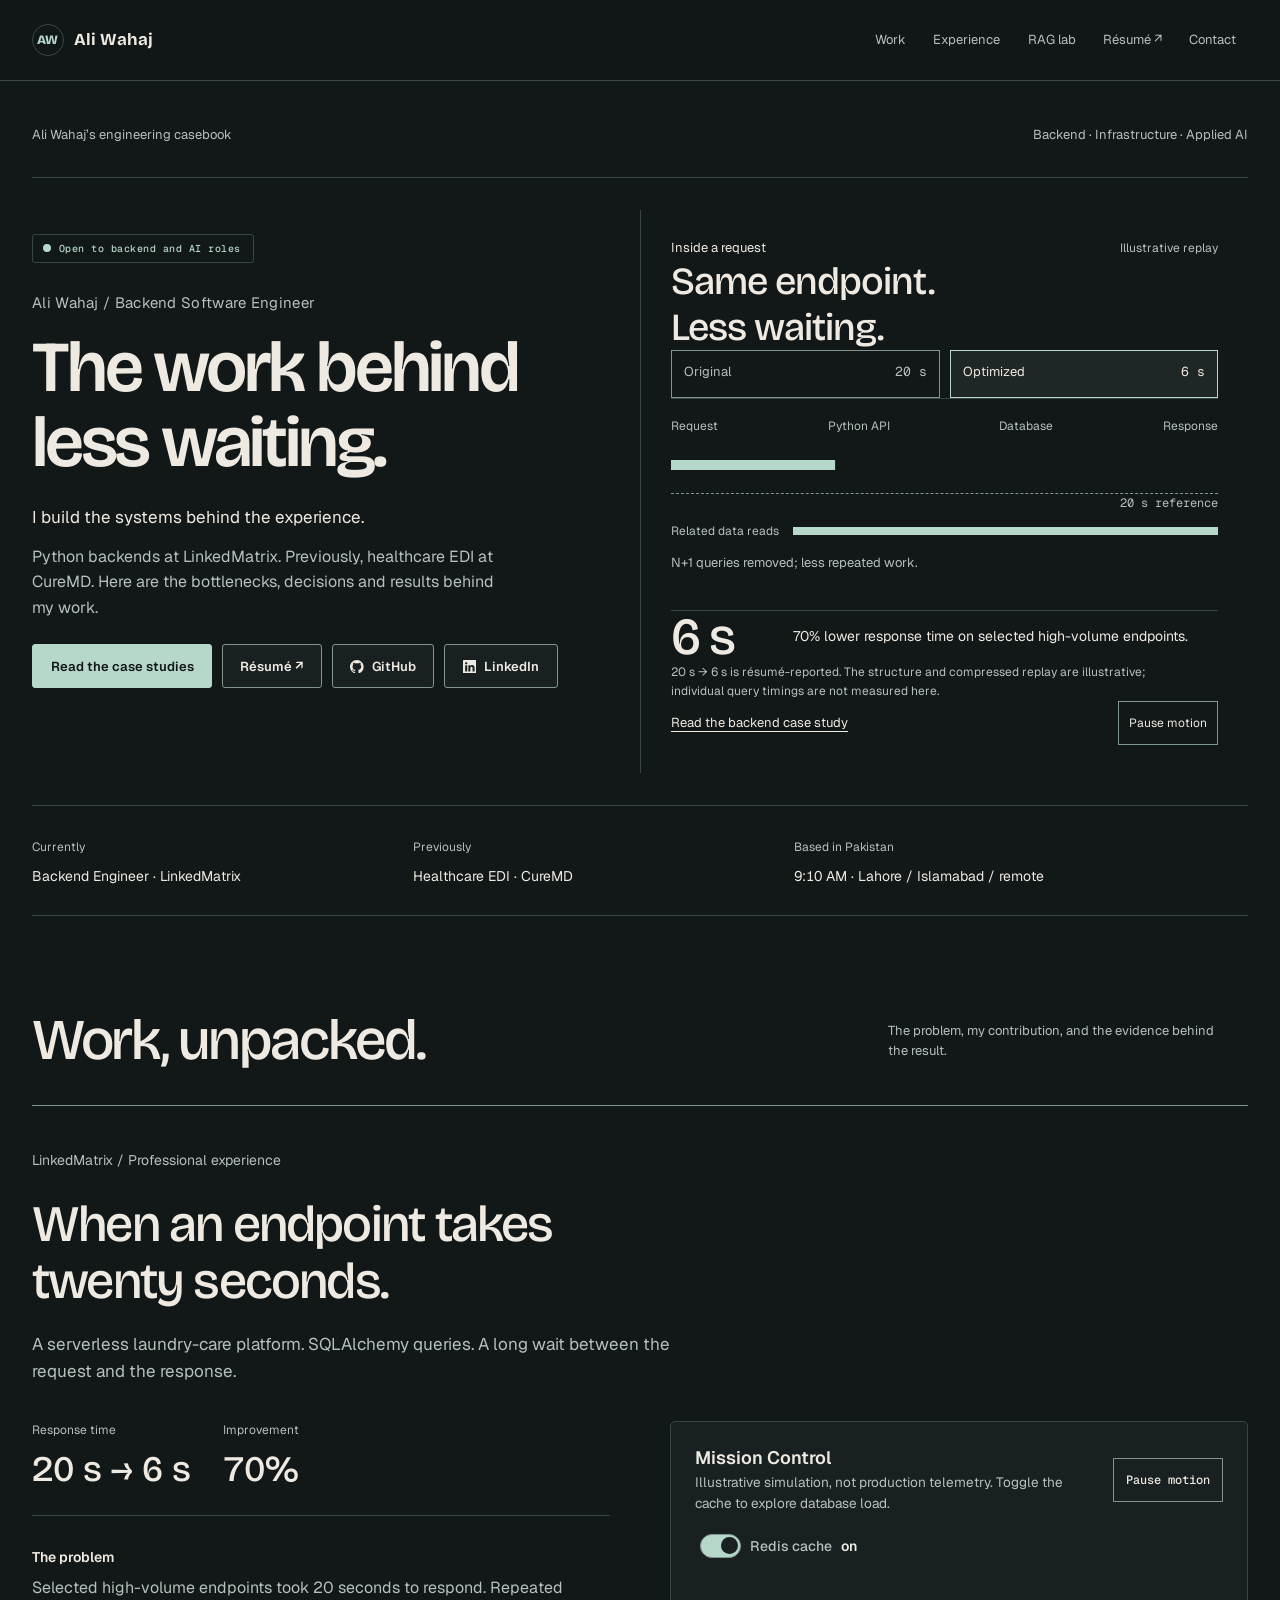
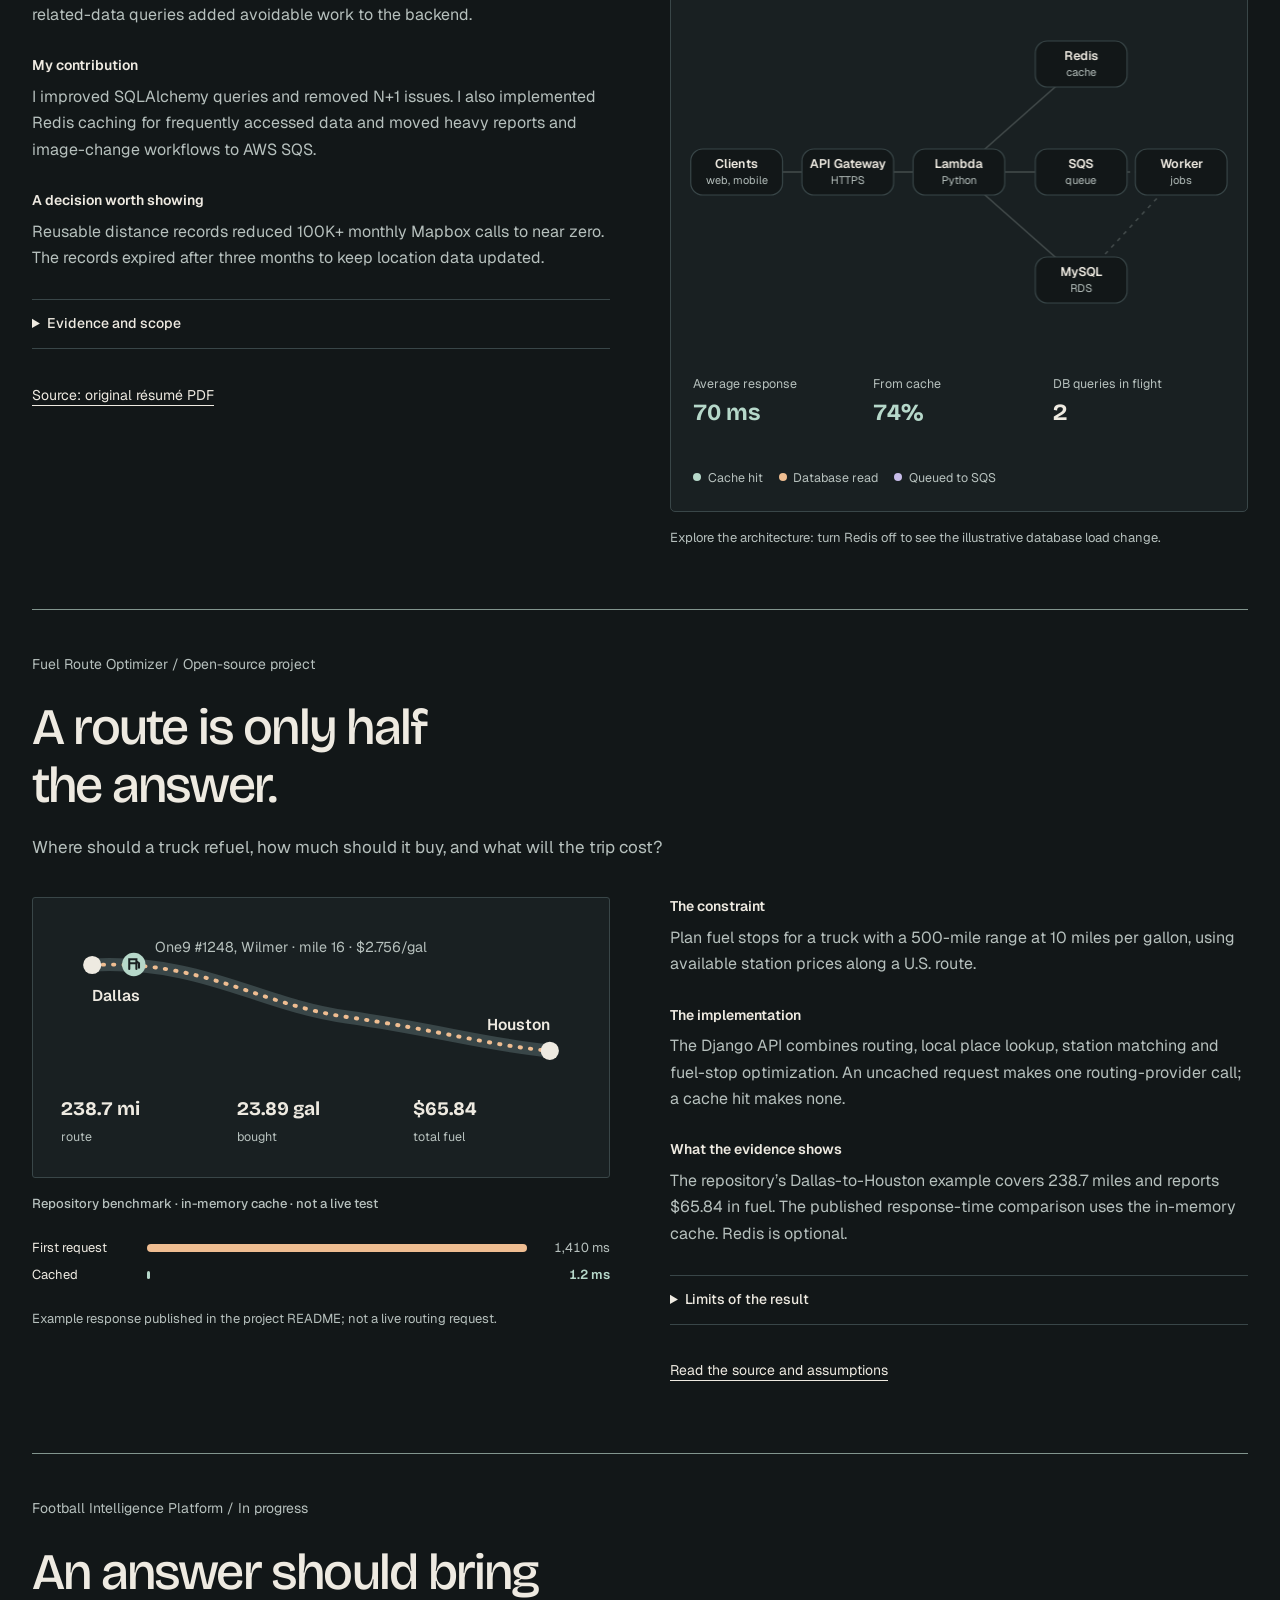
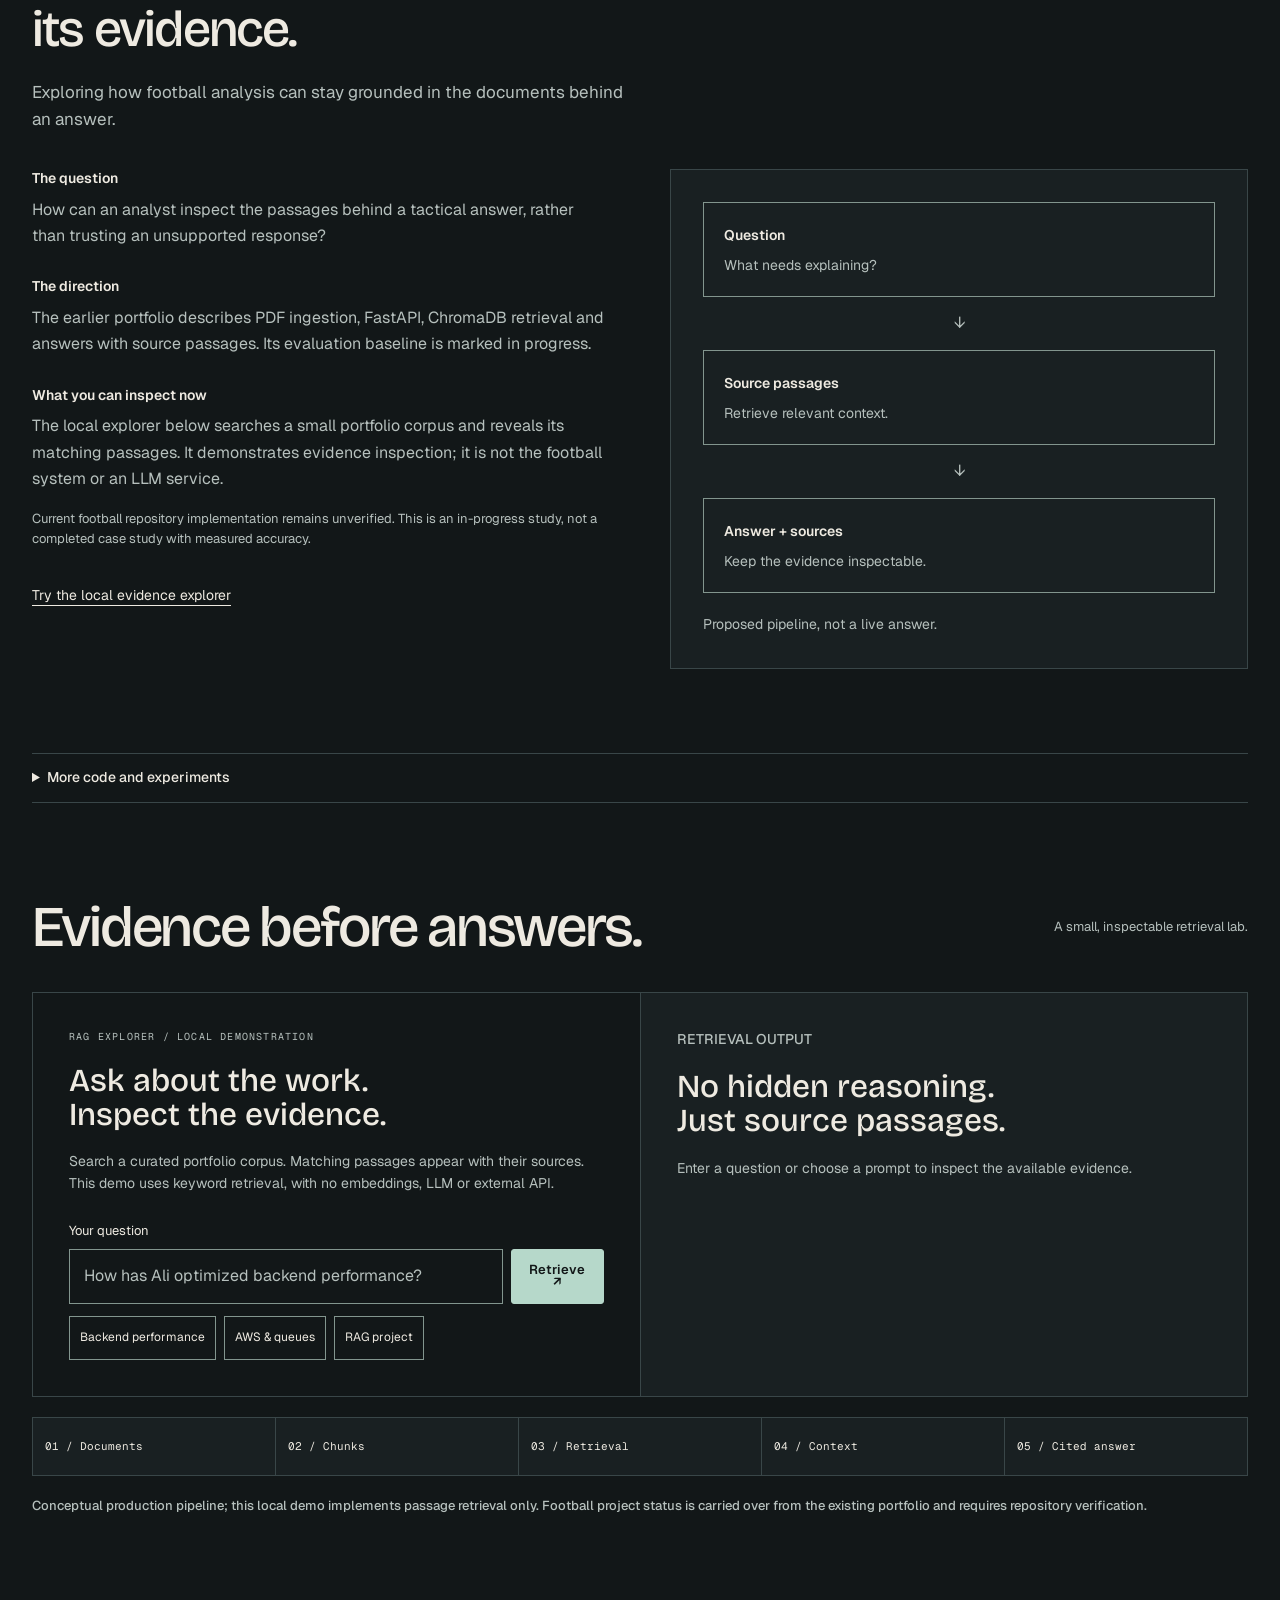
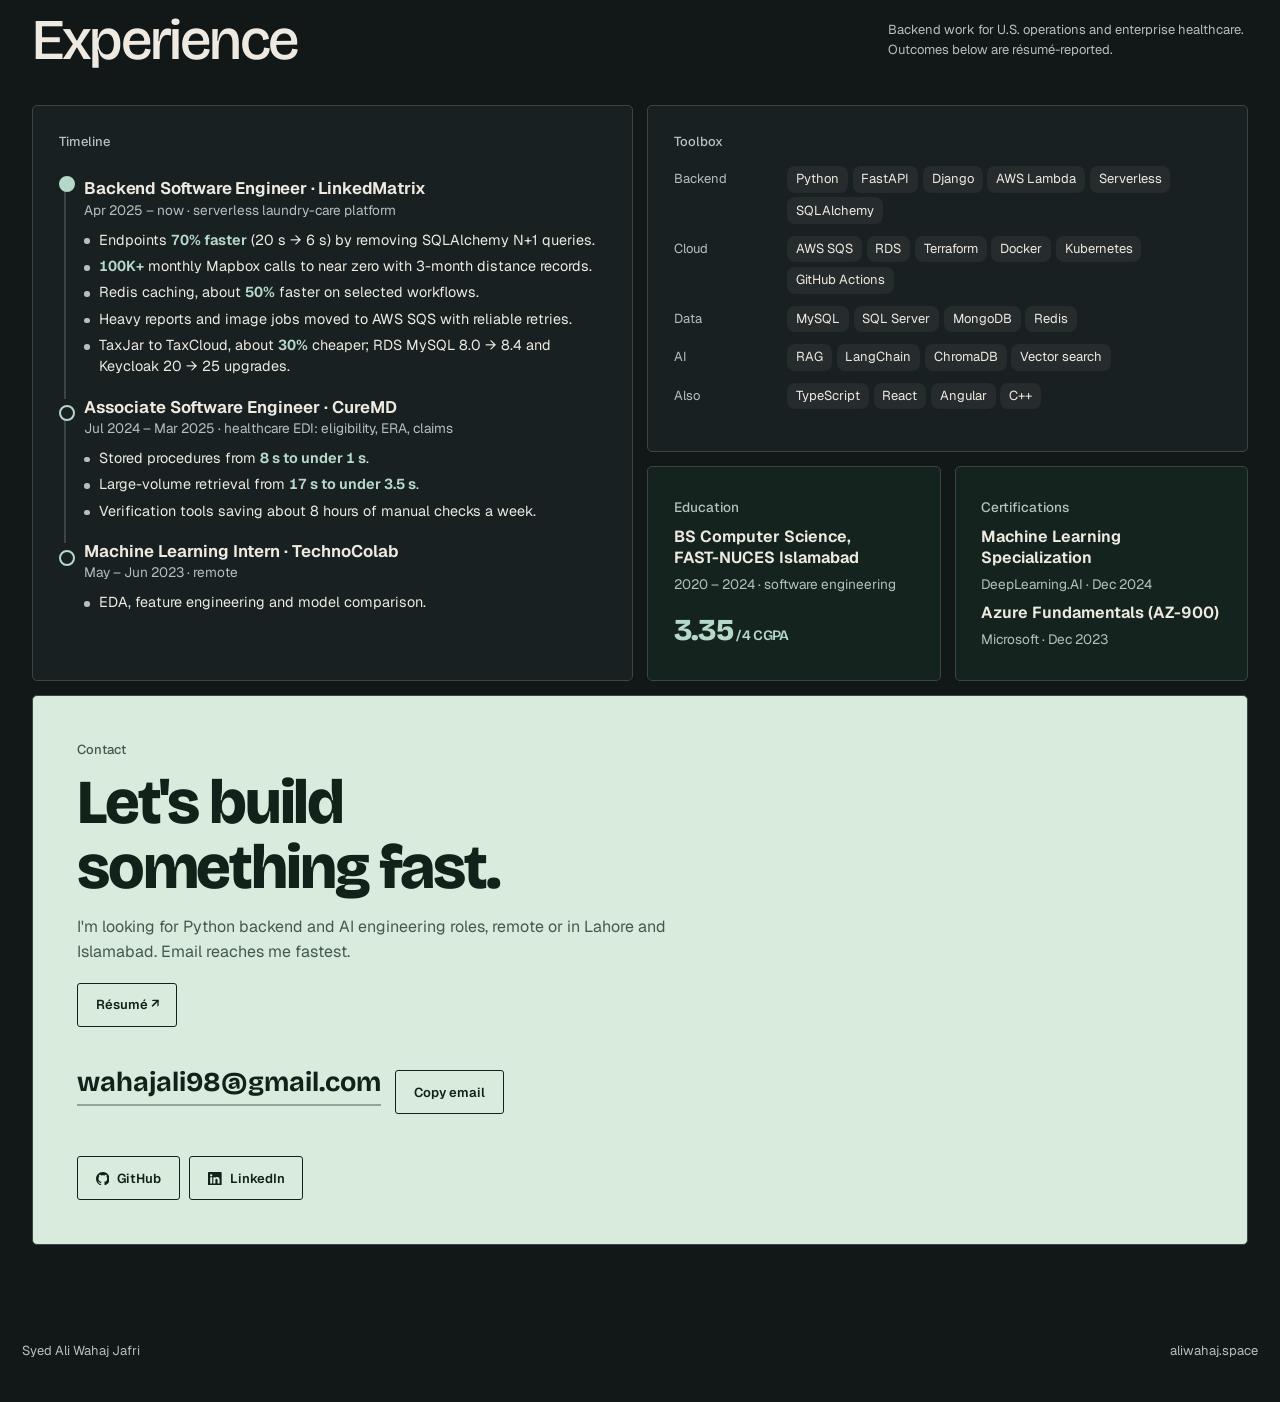
==== index.html @ 81ef971c "Present engineering work as an interactive casebook" ====
<!doctype html>
<html lang="en">
<head>
<meta charset="utf-8">
<meta name="viewport" content="width=device-width, initial-scale=1, viewport-fit=cover">
<title>Ali Wahaj | Backend Software Engineer</title>
<meta name="description" content="Ali Wahaj, backend software engineer in Pakistan. Python, AWS Lambda, SQLAlchemy, Redis and SQS, plus RAG and retrieval systems.">
<meta name="theme-color" content="#0b1211">
<meta name="author" content="Syed Ali Wahaj Jafri">
<link rel="canonical" href="https://aliwahaj.space/">
<link rel="icon" href="data:image/svg+xml,%3Csvg xmlns='http://www.w3.org/2000/svg' viewBox='0 0 32 32'%3E%3Crect x='2' y='2' width='16' height='16' rx='5' fill='%23101318'/%3E%3Crect x='20' y='2' width='10' height='10' rx='3.5' fill='%231D4ED8'/%3E%3Crect x='20' y='14' width='10' height='16' rx='3.5' fill='%2308724A'/%3E%3Crect x='2' y='20' width='16' height='10' rx='3.5' fill='%23B03A0E'/%3E%3C/svg%3E">


<meta property="og:type" content="website">
<meta property="og:url" content="https://aliwahaj.space/">
<meta property="og:title" content="Ali Wahaj, Backend Software Engineer">
<meta property="og:description" content="Ali Wahaj, backend software engineer in Pakistan. Python, AWS Lambda, SQLAlchemy, Redis and SQS, plus RAG and retrieval systems.">
<meta name="twitter:card" content="summary">
<script type="application/ld+json">{"@context":"https://schema.org","@type":"Person","name":"Syed Ali Wahaj Jafri","alternateName":"Ali Wahaj","jobTitle":"Backend Software Engineer","worksFor":{"@type":"Organization","name":"LinkedMatrix"},"alumniOf":"FAST-NUCES","url":"https://aliwahaj.space/","sameAs":["https://github.com/WahajAli14","https://www.linkedin.com/in/syed-wahaj"]}</script>
<link rel="preconnect" href="https://fonts.googleapis.com">
<link rel="preconnect" href="https://fonts.gstatic.com" crossorigin>
<link rel="stylesheet" href="https://fonts.googleapis.com/css2?family=Bricolage+Grotesque:opsz,wght@12..96,400..800&family=Geist:wght@400..700&family=Geist+Mono:wght@400;500&display=swap">
<style>
/* Layout: bento grid. 4 columns on desktop, 2 on tablet and phone; big tiles span 2, small tiles pair up.
Palette: soft cool-grey ground, white tiles, five colour families used one per tile role. */
:root {
--bg: #ECEEF2;
--tile: #FFFFFF;
--ink: #101318;
--muted: #565E6C;
--line: #DDE1E8;
--blue-bg: #DDE7FF;  --blue: #1D4ED8;
--mint-bg: #D3F1E1;  --mint: #08724A;
--coral-bg: #FFE1D3; --coral: #B03A0E;
--lilac-bg: #E9E1FF; --lilac: #5B34C9;
--sun-bg: #FFF0B3;   --sun: #6E4D00;
--inv-bg: #101318;   --inv-ink: #F3F4F7; --inv-muted: #A9B0BC;
--shadow: rgba(16,19,24,0.06);
--display: "Bricolage Grotesque", "Avenir Next", "Segoe UI", system-ui, sans-serif;
--body: "Geist", "Helvetica Neue", Arial, system-ui, sans-serif;
--mono: "Geist Mono", ui-monospace, "SFMono-Regular", Menlo, Consolas, monospace;
--radius: 26px;
--gap: 14px;
--wrap: 72rem;
}
* { box-sizing: border-box; }
html { scroll-behavior: smooth; background: var(--bg); }
@media (prefers-reduced-motion: reduce) { html { scroll-behavior: auto; } }
body {
margin: 0; background: var(--bg); color: var(--ink);
font-family: var(--body); font-size: 1rem; line-height: 1.55;
-webkit-font-smoothing: antialiased;
}
body::before { content: ""; position: fixed; inset: 0 0 auto; height: env(safe-area-inset-top, 0px); z-index: 30; background: var(--bg); }
.wrap {
max-width: var(--wrap); margin: 0 auto;
padding-left: max(20px, env(safe-area-inset-left, 0px));
padding-right: max(20px, env(safe-area-inset-right, 0px));
}
@media (max-width: 600px) {
.wrap { padding-left: max(16px, env(safe-area-inset-left, 0px)); padding-right: max(16px, env(safe-area-inset-right, 0px)); }
}
a { color: inherit; }
:focus-visible { outline: 2.5px solid var(--blue); outline-offset: 3px; border-radius: 8px; }
h1, h2, h3, h4 { margin: 0; font-family: var(--display); line-height: 1.05; text-wrap: balance; }
p { margin: 0; }
ul, ol { margin: 0; padding: 0; list-style: none; }
/* Top bar */
.top { position: sticky; top: env(safe-area-inset-top, 0px); z-index: 20; background: color-mix(in srgb, var(--bg) 85%, transparent); backdrop-filter: blur(14px); -webkit-backdrop-filter: blur(14px); }
.top .wrap { display: flex; align-items: center; justify-content: space-between; gap: 1rem; padding-block: 0.85rem; }
.mark { display: inline-flex; align-items: center; gap: 0.6rem; text-decoration: none; font-family: var(--display); font-weight: 700; font-size: 1.05rem; white-space: nowrap; }
.mark b { width: 2rem; height: 2rem; border-radius: 10px; background: var(--inv-bg); color: var(--inv-ink); display: grid; place-items: center; font-size: 0.8rem; font-weight: 800; letter-spacing: 0.02em; }
.top-right { display: flex; align-items: center; gap: 0.35rem; }
.top nav { display: flex; gap: 0.2rem; }
.top nav a { text-decoration: none; color: var(--muted); font-size: 0.9375rem; padding: 0.45rem 0.75rem; border-radius: 999px; }
.top nav a:hover { color: var(--ink); background: var(--tile); }
@media (max-width: 560px) { .top nav .opt { display: none; } }
@media (max-width: 380px) { .top nav a { padding-inline: 0.5rem; } .mark span { display: none; } }
@media (max-width: 400px) { .now { grid-column: span 2; } }
/* Grid */
main { padding-block: 0.75rem 3rem; }
.bento { display: grid; grid-template-columns: repeat(4, minmax(0, 1fr)); grid-auto-flow: row dense; gap: var(--gap); }
.bento + .sec { margin-top: 3.25rem; }
.sec { display: flex; align-items: baseline; justify-content: space-between; gap: 1rem; margin-bottom: 1rem; padding-inline: 0.35rem; }
.sec h2 { font-size: clamp(1.6rem, 3vw, 2.1rem); font-weight: 700; letter-spacing: -0.02em; }
.sec p { color: var(--muted); font-size: 0.9375rem; }
.c2 { grid-column: span 2; }
.c3 { grid-column: span 3; }
.c4 { grid-column: span 4; }
.r2 { grid-row: span 2; }
@media (max-width: 1000px) {
.bento { grid-template-columns: repeat(2, minmax(0, 1fr)); }
.c3, .c4 { grid-column: span 2; }
}
@media (max-width: 600px) {
.bento { gap: 10px; }
.m2 { grid-column: span 2; }
.r2 { grid-row: auto; }
.sec { flex-direction: column; gap: 0.25rem; }
}
.tile {
position: relative; min-width: 0; border-radius: var(--radius); background: var(--tile);
padding: clamp(1.15rem, 2.2vw, 1.6rem); box-shadow: 0 1px 2px var(--shadow);
display: flex; flex-direction: column; overflow: hidden;
}
a.tile { text-decoration: none; transition: transform .2s ease, box-shadow .2s ease; }
a.tile:hover { transform: translateY(-3px); box-shadow: 0 14px 30px -14px var(--shadow), 0 1px 2px var(--shadow); }
@media (prefers-reduced-motion: reduce) { a.tile:hover { transform: none; } }
.t-blue { background: var(--blue-bg); } .t-blue .k { color: var(--blue); }
.t-mint { background: var(--mint-bg); } .t-mint .k { color: var(--mint); }
.t-coral { background: var(--coral-bg); } .t-coral .k { color: var(--coral); }
.t-lilac { background: var(--lilac-bg); } .t-lilac .k { color: var(--lilac); }
.t-sun { background: var(--sun-bg); } .t-sun .k { color: var(--sun); }
.t-inv { background: var(--inv-bg); color: var(--inv-ink); }
.label { font-size: 0.8125rem; color: var(--muted); font-weight: 500; }
.t-inv .label { color: var(--inv-muted); }
.push { margin-top: auto; }
/* Intro */
.intro { padding: clamp(1.4rem, 3vw, 2.25rem); }
.pill { display: inline-flex; align-items: center; gap: 0.5rem; align-self: flex-start; font-size: 0.8125rem; font-weight: 500; padding: 0.35rem 0.75rem 0.35rem 0.6rem; border-radius: 999px; background: var(--mint-bg); color: var(--mint); }
.pill i { width: 0.5rem; height: 0.5rem; border-radius: 50%; background: currentColor; }
.intro h1 { margin-top: 1.4rem; font-size: clamp(2.9rem, 7.4vw, 5.4rem); font-weight: 800; letter-spacing: -0.035em; line-height: 0.92; }
.intro .role { margin-top: 1rem; font-size: clamp(1.1rem, 1.9vw, 1.35rem); line-height: 1.4; max-width: 30ch; }
.intro .lede { margin-top: 0.85rem; color: var(--muted); max-width: 52ch; font-size: 0.975rem; }
.cta { margin-top: 1.5rem; display: flex; flex-wrap: wrap; gap: 0.6rem; }
.btn { display: inline-flex; align-items: center; gap: 0.5rem; padding: 0.7rem 1.1rem; border-radius: 999px; border: 1px solid var(--line); background: var(--tile); color: var(--ink); text-decoration: none; font: 600 0.9375rem/1 var(--body); cursor: pointer; transition: background .15s, border-color .15s; }
.btn:hover { border-color: var(--ink); }
.btn.solid { background: var(--ink); color: var(--bg); border-color: var(--ink); }
.btn.solid:hover { background: color-mix(in srgb, var(--ink) 85%, var(--bg)); }
.btn svg { width: 1.05em; height: 1.05em; fill: currentColor; flex: none; }
.t-inv .btn { background: transparent; color: var(--inv-ink); border-color: color-mix(in srgb, var(--inv-ink) 30%, transparent); }
.t-inv .btn:hover { border-color: var(--inv-ink); }
/* Stats */
.stat .big { font-family: var(--display); font-weight: 800; font-size: clamp(2.3rem, 4.4vw, 3.3rem); letter-spacing: -0.03em; line-height: 1; font-variant-numeric: tabular-nums; }
.stat p { margin-top: 0.6rem; font-size: 0.9375rem; line-height: 1.4; }
.stat small { display: block; margin-top: 0.3rem; color: var(--muted); font-size: 0.8125rem; }
.stat .label { margin-bottom: 0.9rem; }
.duo { justify-content: space-between; gap: 1.4rem; }
.duo > div + div { padding-top: 1.4rem; border-top: 1px solid color-mix(in srgb, var(--sun) 25%, transparent); }
@media (max-width: 600px) and (min-width: 401px) { .duo { flex-direction: row; } .duo > div { flex: 1; min-width: 0; } .duo > div + div { padding-top: 0; border-top: 0; padding-left: 1.2rem; border-left: 1px solid color-mix(in srgb, var(--sun) 25%, transparent); } }
/* Now / location */
.now h3 { margin-top: 0.7rem; font-size: 1.25rem; font-weight: 700; letter-spacing: -0.01em; }
.now p { margin-top: 0.35rem; color: var(--muted); font-size: 0.9rem; }
.clock { font-family: var(--display); font-weight: 700; font-size: clamp(1.9rem, 3.4vw, 2.5rem); letter-spacing: -0.02em; font-variant-numeric: tabular-nums; margin-top: 0.4rem; }
/* Project tiles */
.proj h3 { font-size: clamp(1.6rem, 2.8vw, 2.15rem); font-weight: 800; letter-spacing: -0.025em; margin-top: 0.55rem; }
.proj .sum { margin-top: 0.6rem; max-width: 46ch; }
.tags { display: flex; flex-wrap: wrap; gap: 0.35rem; margin-top: 1rem; }
.tags span { font-size: 0.78rem; padding: 0.22rem 0.6rem; border-radius: 999px; background: color-mix(in srgb, var(--ink) 7%, transparent); }
.t-inv .tags span { background: color-mix(in srgb, var(--inv-ink) 12%, transparent); }
.repo-link { display: inline-flex; align-items: center; gap: 0.45rem; margin-top: 1.1rem; font-weight: 600; font-size: 0.9375rem; text-decoration: none; }
.repo-link:hover { text-decoration: underline; text-underline-offset: 3px; }
.repo-link svg { width: 1.05em; height: 1.05em; fill: currentColor; }
.route { margin-top: 1.2rem; border-radius: 18px; background: var(--tile); padding: 0.9rem 1rem 1rem; }
.route svg { display: block; width: 100%; height: auto; }
.route .facts { display: grid; grid-template-columns: repeat(3, minmax(0, 1fr)); gap: 0.5rem; margin-top: 0.75rem; }
.route .facts div { min-width: 0; }
.route .facts b { display: block; font-family: var(--display); font-size: 1.2rem; font-weight: 700; font-variant-numeric: tabular-nums; }
.route .facts span { font-size: 0.78rem; color: var(--muted); }
.speed { margin-top: 0.9rem; display: grid; gap: 0.45rem; }
.speed div { display: grid; grid-template-columns: 6.6rem minmax(0, 1fr) 4.6rem; align-items: center; gap: 0.6rem; font-size: 0.8125rem; }
.speed em { display: block; height: 0.5rem; border-radius: 999px; font-style: normal; }
.speed .cold em { background: var(--coral); }
.speed .warm em { background: var(--mint); width: 3px; }
.speed .n { text-align: right; font-variant-numeric: tabular-nums; color: var(--muted); }
.speed .warm .n { color: var(--mint); font-weight: 600; }
.flow { margin-top: 1.1rem; display: flex; flex-wrap: wrap; align-items: center; gap: 0.4rem; }
.flow li { font-size: 0.85rem; font-weight: 500; padding: 0.4rem 0.75rem; border-radius: 12px; background: var(--tile); }
.flow li.arrow { background: none; padding: 0; color: var(--lilac); font-weight: 700; }
.roadmap { margin-top: 1rem; font-size: 0.875rem; color: var(--muted); }
.roadmap b { color: var(--lilac); font-weight: 600; }
.mini h3 { font-family: var(--body); font-size: 1.02rem; font-weight: 650; line-height: 1.3; margin-top: 0.5rem; }
.mini p { margin-top: 0.4rem; color: var(--muted); font-size: 0.875rem; line-height: 1.45; }
.mini .arrow-up { position: absolute; top: 1.15rem; right: 1.2rem; width: 1rem; height: 1rem; stroke: var(--muted); fill: none; stroke-width: 2; }
a.mini:hover .arrow-up { stroke: var(--ink); }
/* Simulation tile */
.sim-tile { padding: 0; }
.sim-head { display: flex; flex-wrap: wrap; align-items: center; justify-content: space-between; gap: 0.6rem 1rem; padding: 1.2rem 1.4rem 0.4rem; }
.sim-head h3 { font-size: 1.25rem; font-weight: 700; letter-spacing: -0.01em; }
.sim-head p { color: var(--muted); font-size: 0.85rem; margin-top: 0.15rem; }
.switch { display: inline-flex; align-items: center; gap: 0.55rem; font: 500 0.875rem/1 var(--body); color: var(--muted); background: none; border: 0; padding: 0.3rem; cursor: pointer; }
.switch .track { width: 2.6rem; height: 1.5rem; border-radius: 999px; background: var(--line); position: relative; transition: background .25s; flex: none; }
.switch .track::after { content: ""; position: absolute; top: 0.2rem; left: 0.2rem; width: 1.1rem; height: 1.1rem; border-radius: 50%; background: var(--tile); box-shadow: 0 1px 3px var(--shadow); transition: transform .25s; }
.switch[aria-checked="true"] .track { background: var(--mint); }
.switch[aria-checked="true"] .track::after { transform: translateX(1.1rem); }
.switch b { color: var(--ink); font-weight: 600; min-width: 1.6em; text-align: left; }
.stage { position: relative; flex: 1 1 auto; min-height: 260px; margin-inline: 0.6rem; }
@media (max-width: 600px) { .stage { height: 360px; } }
#sim { position: absolute; inset: 0; width: 100%; height: 100%; display: block; }
.readout { display: grid; grid-template-columns: repeat(3, minmax(0, 1fr)); gap: 0.5rem; padding: 0.4rem 1.4rem 1.3rem; }
.readout div { min-width: 0; }
.readout dt { font-size: 0.78rem; color: var(--muted); }
.readout dd { margin: 0.1rem 0 0; font-family: var(--display); font-size: 1.45rem; font-weight: 700; font-variant-numeric: tabular-nums; transition: color .3s; }
.readout dd.good { color: var(--mint); }
.readout dd.bad { color: var(--coral); }
.legend { display: flex; flex-wrap: wrap; gap: 0.35rem 1rem; padding: 0 1.4rem 1.2rem; font-size: 0.78rem; color: var(--muted); }
.legend span { display: inline-flex; align-items: center; gap: 0.4rem; }
.legend i { width: 0.5rem; height: 0.5rem; border-radius: 50%; }
/* Experience */
.jobs { margin-top: 1.1rem; display: grid; gap: 1.35rem; }
.job { display: grid; grid-template-columns: 0.75rem minmax(0, 1fr); gap: 0.85rem; position: relative; }
.job::before { content: ""; width: 0.75rem; height: 0.75rem; margin-top: 0.4rem; border-radius: 50%; border: 2px solid var(--blue); background: var(--tile); position: relative; z-index: 1; }
.job.now::before { background: var(--blue); }
.job:not(:last-child)::after { content: ""; position: absolute; left: calc(0.375rem - 1px); top: 1.3rem; bottom: -1.35rem; width: 2px; background: var(--line); }
.job h3 { font-family: var(--body); font-size: 1.05rem; font-weight: 650; }
.job .meta { font-size: 0.85rem; color: var(--muted); margin-top: 0.1rem; }
.job ul { margin-top: 0.55rem; display: grid; gap: 0.35rem; }
.job li { font-size: 0.9rem; line-height: 1.45; padding-left: 0.95rem; position: relative; }
.job li::before { content: ""; position: absolute; left: 0; top: 0.62em; width: 0.35rem; height: 0.35rem; border-radius: 50%; background: var(--muted); }
.n { font-variant-numeric: tabular-nums; white-space: nowrap; }
.hl { font-weight: 650; color: var(--blue); font-variant-numeric: tabular-nums; }
/* Stack */
.stack { margin-top: 0.9rem; display: grid; gap: 0.75rem; }
.stack div { display: grid; grid-template-columns: 6.5rem minmax(0, 1fr); gap: 0.6rem; align-items: baseline; }
.stack dt { font-size: 0.8125rem; color: var(--muted); }
.stack dd { margin: 0; display: flex; flex-wrap: wrap; gap: 0.3rem; }
.stack dd span { font-size: 0.8125rem; padding: 0.2rem 0.55rem; border-radius: 8px; background: color-mix(in srgb, var(--ink) 6%, transparent); }
@media (max-width: 420px) { .stack div { grid-template-columns: 1fr; gap: 0.3rem; } }
.cred h3 { font-family: var(--body); font-size: 1rem; font-weight: 650; line-height: 1.3; margin-top: 0.55rem; }
.cred p { color: var(--muted); font-size: 0.85rem; margin-top: 0.3rem; }
.cred .k { font-family: var(--display); font-weight: 800; font-size: 1.9rem; letter-spacing: -0.02em; margin-top: auto; padding-top: 0.8rem; }
/* Contact */
.contact { padding: clamp(1.6rem, 4vw, 2.75rem); }
.contact h2 { font-size: clamp(2.1rem, 5.4vw, 3.9rem); font-weight: 800; letter-spacing: -0.035em; max-width: 16ch; }
.contact p.sub { margin-top: 0.9rem; color: var(--inv-muted); max-width: 54ch; }
.mail { margin-top: 1.6rem; display: flex; flex-wrap: wrap; align-items: center; gap: 0.6rem 0.9rem; }
.mail a.addr { font-family: var(--display); font-size: clamp(1.2rem, 2.8vw, 1.7rem); font-weight: 700; text-decoration: none; border-bottom: 2px solid color-mix(in srgb, var(--inv-ink) 35%, transparent); word-break: break-all; }
.mail a.addr:hover { border-color: var(--inv-ink); }
.copied { font-size: 0.875rem; color: var(--inv-muted); min-height: 1.3em; }
footer { padding-block: 0.5rem 2.5rem; color: var(--muted); font-size: 0.8125rem; }
footer .wrap { display: flex; flex-wrap: wrap; justify-content: space-between; gap: 0.5rem 1.5rem; padding-inline: max(1.4rem, env(safe-area-inset-left, 0px)) max(1.4rem, env(safe-area-inset-right, 0px)); }
</style>
<link rel="stylesheet" href="living.css">
<link rel="stylesheet" href="case-studies.css">
</head>
<body>
<a class="skip" href="#top">Skip to content</a>
<svg width="0" height="0" style="position:absolute" aria-hidden="true"><defs><path id="i-gh" d="M8 0C3.58 0 0 3.58 0 8c0 3.54 2.29 6.53 5.47 7.59.4.07.55-.17.55-.38 0-.19-.01-.82-.01-1.49-2.01.37-2.53-.49-2.69-.94-.09-.23-.48-.94-.82-1.13-.28-.15-.68-.52-.01-.53.63-.01 1.08.58 1.23.82.72 1.21 1.87.87 2.33.66.07-.52.28-.87.51-1.07-1.78-.2-3.64-.89-3.64-3.95 0-.87.31-1.59.82-2.15-.08-.2-.36-1.02.08-2.12 0 0 .67-.21 2.2.82.64-.18 1.32-.27 2-.27.68 0 1.36.09 2 .27 1.53-1.04 2.2-.82 2.2-.82.44 1.1.16 1.92.08 2.12.51.56.82 1.27.82 2.15 0 3.07-1.87 3.75-3.65 3.95.29.25.54.73.54 1.48 0 1.07-.01 1.93-.01 2.2 0 .21.15.46.55.38A8.013 8.013 0 0016 8c0-4.42-3.58-8-8-8z"/><path id="i-li" d="M0 1.15C0 .52.52 0 1.17 0h13.66C15.48 0 16 .52 16 1.15v13.7c0 .63-.52 1.15-1.17 1.15H1.17C.52 16 0 15.48 0 14.85V1.15zM4.94 13.4V6.17h-2.4v7.23h2.4zM3.74 5.18c.84 0 1.36-.55 1.36-1.25-.02-.71-.52-1.25-1.34-1.25-.82 0-1.36.54-1.36 1.25 0 .7.52 1.25 1.33 1.25h.01zM6.27 13.4h2.4V9.36c0-.21.02-.43.08-.58.17-.43.57-.88 1.23-.88.87 0 1.22.66 1.22 1.64v3.86h2.4V9.25c0-2.22-1.18-3.25-2.76-3.25-1.29 0-1.86.71-2.17 1.21v.03h-.02l.02-.03V6.17h-2.4c.03.68 0 7.23 0 7.23z"/></defs></svg>
<header class="top">
<div class="wrap">
<a class="mark" href="#top" aria-label="Ali Wahaj, home"><b aria-hidden="true">AW</b><span>Ali Wahaj</span></a>
<div class="top-right">
<nav aria-label="Sections">
<a href="#work">Work</a>
<a href="#experience" class="opt">Experience</a><a href="#explorer">RAG lab</a><a href="Ali-Wahaj-Resume.pdf">Résumé ↗</a>
<a href="#contact">Contact</a>
</nav>
</div>
</div>
</header>
<main id="top" tabindex="-1">
<div class="wrap">
<div class="casebook-heading"><span>Ali Wahaj’s engineering casebook</span><span>Backend · Infrastructure · Applied AI</span></div>
<!-- ===== Hero bento ===== -->
<section class="bento hero" aria-label="Introduction">
<div class="tile intro c2 r2 m2" style="--i:0">
<span class="pill"><i aria-hidden="true"></i>Open to backend and AI roles</span>
<p class="identity">Ali Wahaj / Backend Software Engineer</p><h1>The work behind<br>less waiting.</h1>
<p class="role">I build the systems behind the experience.</p>
<p class="lede">Python backends at LinkedMatrix. Previously, healthcare EDI at CureMD. Here are the bottlenecks, decisions and results behind my work.</p>
<div class="cta push">
<a class="btn solid" href="#work">Read the case studies</a><a class="btn" href="Ali-Wahaj-Resume.pdf">Résumé ↗</a>
<a class="btn" href="https://github.com/WahajAli14" target="_blank" rel="noopener"><svg viewBox="0 0 16 16" aria-hidden="true"><use href="#i-gh"/></svg>GitHub</a>
<a class="btn" href="https://www.linkedin.com/in/syed-wahaj" target="_blank" rel="noopener"><svg viewBox="0 0 16 16" aria-hidden="true"><use href="#i-li"/></svg>LinkedIn</a>
</div>
</div>
<div class="neural request-journey" data-trace="after" aria-labelledby="journey-title">
<div class="trace-heading"><span>Inside a request</span><span class="trace-kind">Illustrative replay</span></div>
<h2 id="journey-title">Same endpoint.<br>Less waiting.</h2>
<div class="trace-choices" role="group" aria-label="Compare endpoint versions">
<button type="button" data-trace-mode="before" aria-pressed="false">Original <span>20 s</span></button>
<button type="button" data-trace-mode="after" aria-pressed="true">Optimized <span>6 s</span></button>
</div>
<div class="trace-diagram" role="img" aria-label="Conceptual request path: a Python endpoint reads related data through SQLAlchemy, then returns a response. The optimized version avoids N+1 queries.">
<div class="trace-stations"><span>Request</span><span>Python API</span><span>Database</span><span>Response</span></div>
<div class="trace-track"><div class="trace-budget"><div class="trace-progress"></div></div><span class="trace-scale">20 s reference</span></div>
<div class="query-study"><div class="query-label">Related data reads</div><div class="query-original" aria-hidden="true"><i></i><i></i><i></i><i></i><i></i></div><div class="query-optimized" aria-hidden="true"><i></i></div><p class="query-caption" id="trace-caption">N+1 queries removed; less repeated work.</p></div>
</div>
<div class="trace-outcome" role="status" aria-live="polite"><strong id="trace-time">6 s</strong><p id="trace-outcome">70% lower response time on selected high-volume endpoints.</p></div>
<p class="trace-source">20 s → 6 s is résumé-reported. The structure and compressed replay are illustrative; individual query timings are not measured here.</p>
<div class="trace-footer"><a href="#case-backend">Read the backend case study</a><button type="button" id="motion" data-motion-control aria-pressed="false">Pause motion</button></div>
</div></section>
<aside class="career-strip" aria-label="Career at a glance"><div><span>Currently</span><p>Backend Engineer · LinkedMatrix</p></div><div><span>Previously</span><p>Healthcare EDI · CureMD</p></div><div><span>Based in Pakistan</span><p><time id="clock">PKT</time> · Lahore / Islamabad / remote</p></div></aside>
<!-- ===== Case studies ===== -->
<div class="sec" id="work"><h2>Work, unpacked.</h2><p>The problem, my contribution, and the evidence behind the result.</p></div>
<section class="case-studies" aria-label="Engineering case studies">
<article id="case-backend" class="case-study" aria-labelledby="backend-title">
<header class="case-heading"><p class="case-context">LinkedMatrix / Professional experience</p><h3 id="backend-title">When an endpoint takes<br>twenty seconds.</h3><p class="case-summary">A serverless laundry-care platform. SQLAlchemy queries. A long wait between the request and the response.</p></header>
<div class="case-layout"><div class="case-story">
<dl class="case-outcomes"><div><dt>Response time</dt><dd>20 s → 6 s</dd></div><div><dt>Improvement</dt><dd>70%</dd></div></dl>
<section><h4>The problem</h4><p>Selected high-volume endpoints took 20 seconds to respond. Repeated related-data queries added avoidable work to the backend.</p></section>
<section><h4>My contribution</h4><p>I improved SQLAlchemy queries and removed N+1 issues. I also implemented Redis caching for frequently accessed data and moved heavy reports and image-change workflows to AWS SQS.</p></section>
<section><h4>A decision worth showing</h4><p>Reusable distance records reduced 100K+ monthly Mapbox calls to near zero. The records expired after three months to keep location data updated.</p></section>
<details><summary>Evidence and scope</summary><p>The 70% reduction applies to the selected endpoints described in my résumé. Redis improved selected workflows by approximately 50%; that is a separate result. The diagram is a conceptual explanation, not a production trace. Number validation and repeated-message prevention reduced proxy messaging costs by 50%; the TaxJar-to-TaxCloud migration reduced tax-processing costs by approximately 30%. These are separate résumé-reported outcomes. Employer source and production logs are not included.</p></details>
<a class="case-source" href="Ali-Wahaj-Resume.pdf">Source: original résumé PDF</a>
</div><div class="case-evidence"><div class="tile sim-tile c2 r2 m2" style="--i:6" role="group" aria-labelledby="sim-title">
<div class="sim-head">
<div>
<h4 id="sim-title">Mission Control</h4>
<p id="sim-note">Illustrative simulation, not production telemetry. Toggle the cache to explore database load.</p>
</div>
<button class="motion-control" type="button" data-motion-control aria-pressed="false">Pause motion</button>
<button class="switch" id="cache-toggle" type="button" role="switch" aria-checked="true"><span class="track" aria-hidden="true"></span>Redis cache <b id="cache-state">on</b></button>
</div>
<div class="stage"><canvas id="sim" role="img" aria-describedby="architecture-text" aria-label="Animated diagram: requests flow from clients through API Gateway to AWS Lambda, then to a Redis cache, a MySQL database, or an SQS queue handled by a background worker."></canvas></div>
<p id="architecture-text" class="sr-only">Clients send HTTPS requests through API Gateway to a Python Lambda service. Reads check Redis before MySQL. Heavy jobs enter SQS, then a worker writes to MySQL. Turning caching off routes all reads to the database. All response values are illustrative.</p><dl class="readout">
<div><dt>Average response</dt><dd id="r-avg" class="good">… ms</dd></div>
<div><dt>From cache</dt><dd id="r-hit" class="good">…</dd></div>
<div><dt>DB queries in flight</dt><dd id="r-db">…</dd></div>
</dl>
<div class="legend"><span><i style="background:var(--mint)"></i>Cache hit</span><span><i style="background:var(--coral)"></i>Database read</span><span><i style="background:var(--lilac)"></i>Queued to SQS</span></div>
</div>
<p class="evidence-caption">Explore the architecture: turn Redis off to see the illustrative database load change.</p></div></div>
</article>
<article id="case-routing" class="case-study case-routing" aria-labelledby="routing-title">
<header class="case-heading"><p class="case-context">Fuel Route Optimizer / Open-source project</p><h3 id="routing-title">A route is only half<br>the answer.</h3><p class="case-summary">Where should a truck refuel, how much should it buy, and what will the trip cost?</p></header>
<div class="case-layout"><div class="case-evidence"><div class="route" role="group" aria-label="Real result for Dallas to Houston">
<svg viewBox="0 0 400 120" role="img" aria-label="Route from Dallas to Houston with one fuel stop at mile 16 in Wilmer, Texas">
<path d="M24 30 C 110 26, 150 60, 220 70 S 330 92, 376 96" fill="none" stroke="var(--line)" stroke-width="10" stroke-linecap="round"/>
<path d="M24 30 C 110 26, 150 60, 220 70 S 330 92, 376 96" fill="none" stroke="var(--coral)" stroke-width="3" stroke-linecap="round" stroke-dasharray="1 7"/>
<circle cx="24" cy="30" r="7" fill="var(--ink)"/>
<circle cx="376" cy="96" r="7" fill="var(--ink)"/>
<circle cx="56" cy="29.6" r="9" fill="var(--mint)"/>
<path d="M52.5 33.1V25.6h5.5v7.5M52.5 28.6h5.5M58 27.1l2 1.5v3.5" fill="none" stroke="var(--tile)" stroke-width="1.6" stroke-linecap="round"/>
<text x="24" y="58" font-size="12" font-weight="600" fill="var(--ink)" font-family="Geist, sans-serif">Dallas</text>
<text x="376" y="80" font-size="12" font-weight="600" fill="var(--ink)" text-anchor="end" font-family="Geist, sans-serif">Houston</text>
<text x="72" y="20" font-size="11" fill="var(--muted)" font-family="Geist, sans-serif">One9 #1248, Wilmer · mile 16 · $2.756/gal</text>
</svg>
<div class="facts">
<div><b>238.7 mi</b><span>route</span></div>
<div><b>23.89 gal</b><span>bought</span></div>
<div><b>$65.84</b><span>total fuel</span></div>
</div>
</div>
<p class="label" style="margin-top:1rem">Repository benchmark · in-memory cache · not a live test</p><div class="speed" aria-label="Repository-reported timings, Chicago to Los Angeles; in-memory cache">
<div class="cold"><span>First request</span><em style="width:100%"></em><span class="n">1,410 ms</span></div>
<div class="warm"><span>Cached</span><em></em><span class="n">1.2 ms</span></div>
</div>
<p class="evidence-caption">Example response published in the project README; not a live routing request.</p></div><div class="case-story">
<section><h4>The constraint</h4><p>Plan fuel stops for a truck with a 500-mile range at 10 miles per gallon, using available station prices along a U.S. route.</p></section>
<section><h4>The implementation</h4><p>The Django API combines routing, local place lookup, station matching and fuel-stop optimization. An uncached request makes one routing-provider call; a cache hit makes none.</p></section>
<section><h4>What the evidence shows</h4><p>The repository’s Dallas-to-Houston example covers 238.7 miles and reports $65.84 in fuel. The published response-time comparison uses the in-memory cache. Redis is optional.</p></section>
<details><summary>Limits of the result</summary><p>The routing result depends on the project’s fuel-price dataset and assumptions. It is not a quote for current pump prices. Station locations use city coordinates, and detours are approximated; inspect the README before interpreting the result.</p></details>
<a class="case-source" aria-label="View the code for Fuel Route Optimizer" href="https://github.com/WahajAli14/fuel-route-optimizer" target="_blank" rel="noopener">Read the source and assumptions</a>
</div></div>
</article>
<article id="case-retrieval" class="case-study" aria-labelledby="retrieval-title">
<header class="case-heading"><p class="case-context">Football Intelligence Platform / In progress</p><h3 id="retrieval-title">An answer should bring<br>its evidence.</h3><p class="case-summary">Exploring how football analysis can stay grounded in the documents behind an answer.</p></header>
<div class="case-layout"><div class="case-story"><section><h4>The question</h4><p>How can an analyst inspect the passages behind a tactical answer, rather than trusting an unsupported response?</p></section><section><h4>The direction</h4><p>The earlier portfolio describes PDF ingestion, FastAPI, ChromaDB retrieval and answers with source passages. Its evaluation baseline is marked in progress.</p></section><section><h4>What you can inspect now</h4><p>The local explorer below searches a small portfolio corpus and reveals its matching passages. It demonstrates evidence inspection; it is not the football system or an LLM service.</p></section><p class="evidence-limit">Current football repository implementation remains unverified. This is an in-progress study, not a completed case study with measured accuracy.</p><a class="case-source" href="#explorer">Try the local evidence explorer</a></div><div class="retrieval-evidence" aria-label="Conceptual retrieval workflow"><div><span>Question</span><p>What needs explaining?</p></div><span aria-hidden="true">↓</span><div><span>Source passages</span><p>Retrieve relevant context.</p></div><span aria-hidden="true">↓</span><div><span>Answer + sources</span><p>Keep the evidence inspectable.</p></div><p class="evidence-caption">Proposed pipeline, not a live answer.</p></div></div>
</article>
</section>
<details class="more-code"><summary>More code and experiments</summary><div class="code-shelf"><a class="tile mini m2" style="--i:9" href="https://github.com/WahajAli14/Task-Management-Endpoint-in-Django--Celery" target="_blank" rel="noopener">
<svg class="arrow-up" viewBox="0 0 16 16" aria-hidden="true"><path d="M5 11L11 5M6 5h5v5"/></svg>
<p class="label">Django · Celery</p>
<h3>Task API with background jobs</h3>
<p>Celery workers, Docker Compose, GitHub Actions and pre-commit linting.</p>
</a>
<a class="tile mini m2" style="--i:10" href="https://github.com/WahajAli14/fastapi-starter-kit" target="_blank" rel="noopener">
<svg class="arrow-up" viewBox="0 0 16 16" aria-hidden="true"><path d="M5 11L11 5M6 5h5v5"/></svg>
<p class="label">FastAPI</p>
<h3>FastAPI starter kit</h3>
<p>An API with a separate worker process, Docker Compose and lint hooks.</p>
</a>
<a class="tile mini m2" style="--i:11" href="https://github.com/WahajAli14/project_devop" target="_blank" rel="noopener">
<svg class="arrow-up" viewBox="0 0 16 16" aria-hidden="true"><path d="M5 11L11 5M6 5h5v5"/></svg>
<p class="label">Microservices</p>
<h3>Doctor appointments</h3>
<p>Separate doctors and appointments services, MongoDB and CI workflows.</p>
</a>
<a class="tile mini m2" style="--i:12" href="https://github.com/WahajAli14/pyserini" target="_blank" rel="noopener">
<svg class="arrow-up" viewBox="0 0 16 16" aria-hidden="true"><path d="M5 11L11 5M6 5h5v5"/></svg>
<p class="label">Information retrieval</p>
<h3>Pyserini and Anserini</h3>
<p>My forks of the Waterloo IR toolkits for sparse and dense retrieval.</p>
</a>
</div></details>
<section id="explorer" class="rag-section" aria-labelledby="rag-title"><div class="sec"><h2 id="rag-title">Evidence before answers.</h2><p>A small, inspectable retrieval lab.</p></div><div class="rag-grid"><div><p class="eyebrow">RAG EXPLORER / LOCAL DEMONSTRATION</p><h3>Ask about the work.<br>Inspect the evidence.</h3><p>Search a curated portfolio corpus. Matching passages appear with their sources. This demo uses keyword retrieval, with no embeddings, LLM or external API.</p><form id="rag-form"><label for="question">Your question</label><div class="search-row"><input id="question" name="question" autocomplete="off" type="search" maxlength="240" placeholder="How has Ali optimized backend performance?" required><button class="btn solid" type="submit">Retrieve ↗</button></div></form><div class="suggestions"><button type="button" data-query="backend performance">Backend performance</button><button type="button" data-query="AWS queue">AWS & queues</button><button type="button" data-query="retrieval RAG">RAG project</button></div></div><div id="rag-results" role="status" aria-live="polite"><p class="label">RETRIEVAL OUTPUT</p><h3>No hidden reasoning.<br>Just source passages.</h3><p>Enter a question or choose a prompt to inspect the available evidence.</p></div></div><ol class="pipeline" aria-label="Conceptual RAG architecture"><li>01 / Documents</li><li>02 / Chunks</li><li>03 / Retrieval</li><li>04 / Context</li><li>05 / Cited answer</li></ol><p class="label">Conceptual production pipeline; this local demo implements passage retrieval only. Football project status is carried over from the existing portfolio and requires repository verification.</p></section>
<!-- ===== Experience ===== -->
<div class="sec" id="experience">
<h2>Experience</h2>
<p>Backend work for U.S. operations and enterprise healthcare. Outcomes below are résumé-reported.</p>
</div>
<section class="bento" aria-label="Experience, skills and education">
<div class="tile c2 r2 m2" style="--i:13">
<p class="label">Timeline</p>
<ol class="jobs">
<li class="job now"><div>
<h3>Backend Software Engineer · LinkedMatrix</h3>
<p class="meta">Apr 2025 – now · serverless laundry-care platform</p>
<ul>
<li>Endpoints <span class="hl">70% faster</span> (20 s → 6 s) by removing SQLAlchemy N+1 queries.</li>
<li><span class="hl">100K+</span> monthly Mapbox calls to near zero with 3-month distance records.</li>
<li>Redis caching, about <span class="hl">50%</span> faster on selected workflows.</li>
<li>Heavy reports and image jobs moved to AWS SQS with reliable retries.</li>
<li>TaxJar to TaxCloud, about <span class="hl">30%</span> cheaper; RDS MySQL 8.0 → 8.4 and Keycloak 20 → 25 upgrades.</li>
</ul>
</div></li>
<li class="job"><div>
<h3>Associate Software Engineer · CureMD</h3>
<p class="meta">Jul 2024 – Mar 2025 · healthcare EDI: eligibility, ERA, claims</p>
<ul>
<li>Stored procedures from <span class="hl">8 s to under 1 s</span>.</li>
<li>Large-volume retrieval from <span class="hl">17 s to under 3.5 s</span>.</li>
<li>Verification tools saving about 8 hours of manual checks a week.</li>
</ul>
</div></li>
<li class="job"><div>
<h3>Machine Learning Intern · TechnoColab</h3>
<p class="meta">May – Jun 2023 · remote</p>
<ul><li>EDA, feature engineering and model comparison.</li></ul>
</div></li>
</ol>
</div>
<div class="tile c2 m2" style="--i:14">
<p class="label">Toolbox</p>
<dl class="stack">
<div><dt>Backend</dt><dd><span>Python</span><span>FastAPI</span><span>Django</span><span>AWS Lambda</span><span>Serverless</span><span>SQLAlchemy</span></dd></div>
<div><dt>Cloud</dt><dd><span>AWS SQS</span><span>RDS</span><span>Terraform</span><span>Docker</span><span>Kubernetes</span><span>GitHub Actions</span></dd></div>
<div><dt>Data</dt><dd><span>MySQL</span><span>SQL Server</span><span>MongoDB</span><span>Redis</span></dd></div>
<div><dt>AI</dt><dd><span>RAG</span><span>LangChain</span><span>ChromaDB</span><span>Vector search</span></dd></div>
<div><dt>Also</dt><dd><span>TypeScript</span><span>React</span><span>Angular</span><span>C++</span></dd></div>
</dl>
</div>
<div class="tile cred t-blue" style="--i:15">
<p class="label">Education</p>
<h3>BS Computer Science, FAST-NUCES Islamabad</h3>
<p>2020 – 2024 · software engineering</p>
<div class="k">3.35<small style="font-size:0.9rem;font-weight:600"> / 4 CGPA</small></div>
</div>
<div class="tile cred t-mint" style="--i:16">
<p class="label">Certifications</p>
<h3>Machine Learning Specialization</h3>
<p>DeepLearning.AI · Dec 2024</p>
<h3>Azure Fundamentals (AZ-900)</h3>
<p>Microsoft · Dec 2023</p>
</div>
<section class="tile contact t-inv c4 m2" id="contact" style="--i:17" aria-labelledby="contact-title">
<p class="label">Contact</p>
<h2 id="contact-title" style="margin-top:0.6rem">Let's build something fast.</h2>
<p class="sub">I'm looking for Python backend and AI engineering roles, remote or in Lahore and Islamabad. Email reaches me fastest.</p>
<a class="btn" href="Ali-Wahaj-Resume.pdf">Résumé ↗</a><div class="mail">
<a class="addr" id="email" href="mailto:wahajali98@gmail.com">wahajali98@gmail.com</a>
<button class="btn" type="button" id="copy-email">Copy email</button>
<span class="copied" id="copy-status" role="status" aria-live="polite"></span>
</div>
<div class="cta">
<a class="btn" href="https://github.com/WahajAli14" target="_blank" rel="noopener"><svg viewBox="0 0 16 16" aria-hidden="true"><use href="#i-gh"/></svg>GitHub</a>
<a class="btn" href="https://www.linkedin.com/in/syed-wahaj" target="_blank" rel="noopener"><svg viewBox="0 0 16 16" aria-hidden="true"><use href="#i-li"/></svg>LinkedIn</a>
</div>
</section>
</section>
</div>
</main>
<footer>
<div class="wrap">
<span>Syed Ali Wahaj Jafri</span>
<span>aliwahaj.space</span>
</div>
</footer>
<script src="motion.js"></script>
<script src="simulation.js"></script>
<script src="living.js"></script>
<script src="journey.js"></script>
</body>
</html>
---- living.css ----
/* Living Systems: a restrained engineering observatory. */
:root{--bg:#0b1211;--tile:#101b18;--ink:#e9eee7;--muted:#acbdb4;--line:#30453c;--blue:#a1e9c6;--mint:#a1e9c6;--coral:#f3bb92;--lilac:#c7bce9;--blue-bg:#14231d;--mint-bg:#14231d;--coral-bg:#14201b;--lilac-bg:#17211e;--sun-bg:#18231c;--sun:#c4d3a4;--inv-bg:#d9ebdd;--inv-ink:#11221a;--inv-muted:#42594c;--radius:5px;--wrap:84rem;color-scheme:dark}
body{background-image:linear-gradient(90deg,color-mix(in srgb,var(--line) 18%,transparent) 1px,transparent 1px);background-size:calc(100% / 12) 100%}
.wrap{padding-inline:32px}.top{border-bottom:1px solid var(--line)}.top .wrap{padding-block:18px}.mark b{border:1px solid var(--line);background:transparent;color:var(--mint);border-radius:50%}.top nav a{font-size:13px}.eyebrow,.identity,.neural-top,.section-no{font-family:var(--mono);font-size:11px;letter-spacing:.12em}.eyebrow{display:flex;justify-content:space-between;gap:20px;color:var(--muted);margin:32px 0}.hero{grid-template-columns:repeat(4,minmax(0,1fr));gap:0}.hero .intro{grid-column:span 2;grid-row:auto;padding:50px 40px 50px 0;background:transparent;box-shadow:none;overflow:visible}.identity{margin-top:28px;color:var(--muted)}.intro h1{font-size:clamp(3.2rem,5.6vw,5.6rem);letter-spacing:-.06em;line-height:1.04;margin-top:16px}.intro h1 span{color:var(--mint)}.intro .role{font-size:18px;margin-top:24px}.intro .lede{max-width:48ch;font-size:14px}.pill{border:1px solid var(--line);background:transparent;border-radius:3px;font-family:var(--mono);font-size:10px;letter-spacing:.05em}.pill i{animation:none}.btn{border-radius:3px;font-size:13px;min-height:44px}.btn.solid{background:var(--mint);color:var(--bg);border-color:var(--mint)}.tile{box-shadow:none;border:1px solid var(--line)}.hero>.stat,.hero>.now{padding:24px;border-radius:0;background:transparent}.hero>.stat .big{font-size:40px}.hero>.now h3{font-size:17px}.hero>.now p{font-size:12px}.hero .stat p{font-size:13px}.hero .clock{font-size:30px}.neural{grid-column:span 2;background:radial-gradient(ellipse at center,#1d352a66,transparent 70%);margin-block:20px;padding:22px;justify-content:space-between}.neural svg{width:100%;height:auto;max-height:420px}.neural-top{display:flex;justify-content:space-between;gap:16px;color:var(--muted);font-size:9px}.neural button,.suggestions button{border:1px solid var(--line);color:var(--ink);background:var(--bg);padding:10px;cursor:pointer;font:inherit;min-height:44px}.sec{padding:0;margin-block:90px 28px;align-items:center}.sec h2{font-size:clamp(1.8rem,3vw,2.7rem);font-weight:500;letter-spacing:-.04em}.sec p{font-size:13px;max-width:40ch}.section-no{color:var(--mint);vertical-align:middle;margin-right:18px}.proj{padding:32px}.proj h3{font-weight:500;font-size:34px;max-width:18ch}.proj .sum{font-size:14px}.tags span{border:1px solid var(--line);border-radius:2px;background:transparent;font-family:var(--mono);font-size:10px}.route,.flow li{border-radius:3px}.sim-head{padding:24px}.sim-head p{max-width:44ch}.sim-tile{background:var(--tile)}.stage{min-height:320px}.legend{padding-bottom:24px}.mini{background:transparent;padding:24px}.bento .tile{animation:none}.rag-section{margin-block:70px}.rag-grid{display:grid;grid-template-columns:1fr 1fr;border:1px solid var(--line)}.rag-grid>div{padding:36px}.rag-grid>div+div{border-left:1px solid var(--line);background:var(--tile)}.rag-grid h3{font-size:32px;font-weight:500;margin:20px 0}.rag-grid p{color:var(--muted);font-size:14px}.rag-grid .eyebrow{font-size:10px;margin:0}form{margin-top:26px}label{display:block;font-size:13px;margin-bottom:8px}.search-row{display:flex;gap:8px}input{min-width:0;width:100%;background:var(--bg);border:1px solid var(--line);color:var(--ink);padding:14px;font:inherit;font-size:13px}.suggestions{display:flex;flex-wrap:wrap;gap:8px;margin-top:12px}.suggestions button{font-size:11px}.pipeline{display:grid;grid-template-columns:repeat(5,1fr);gap:1px;margin:20px 0;background:var(--line);border:1px solid var(--line)}.pipeline li{padding:20px 12px;background:var(--tile);font-family:var(--mono);font-size:11px}.passage{padding-block:16px;border-bottom:1px solid var(--line)}.passage a{color:var(--mint);font-size:12px}.passage p{margin:8px 0}.skip{position:fixed;top:-100px;left:20px;z-index:100;background:var(--ink);color:var(--bg);padding:12px}.skip:focus{top:12px}[id]{scroll-margin-top:100px}.contact .btn{align-self:flex-start;margin-top:18px}.contact .addr{font-size:clamp(1rem,3vw,2rem)}.t-inv .label{color:var(--inv-muted)}footer{margin-top:40px}
@media(min-width:1001px){.bento[aria-label="Projects"]>.proj.t-lilac{grid-column:span 3}.hero .intro{min-height:500px}}
@media(max-width:1000px){.hero .intro{padding-right:24px}.hero{grid-template-columns:repeat(4,minmax(0,1fr))}.hero>.stat,.hero>.now{grid-column:span 2}.intro h1{font-size:48px}.neural-top{flex-wrap:wrap}.rag-grid>div{padding:24px}}
@media(max-width:700px){.wrap{padding-inline:20px}.top .wrap{gap:8px}.top nav a{padding:10px 6px;font-size:11px}.mark span{display:none}.eyebrow>span{display:none}.hero{grid-template-columns:1fr 1fr}.hero .intro{grid-column:span 2;padding:28px 0}.intro h1{font-size:clamp(43px,10vw,64px)}.neural{grid-column:span 2;min-height:300px;margin:10px 0 28px}.neural svg{max-height:300px}.hero>.stat,.hero>.now{grid-column:span 1;padding:18px 12px}.hero .now h3{font-size:15px}.hero .stat .big{font-size:32px}.hero .stat small{font-size:11px}.hero .clock{font-size:24px}.sec{margin-top:60px;align-items:flex-start}.sec h2{font-size:28px}.section-no{display:block;margin-bottom:12px}.rag-grid{grid-template-columns:1fr}.rag-grid>div+div{border-left:0;border-top:1px solid var(--line)}.search-row{flex-wrap:wrap}.search-row input{flex-basis:100%}.pipeline{grid-template-columns:1fr}.pipeline li{padding:12px}.proj{padding:24px}.stage{height:350px}.stack div{grid-template-columns:1fr}.contact .mail{flex-wrap:wrap}.neural-top{font-size:9px}}
@media(prefers-reduced-motion:reduce){*,*::before,*::after{animation:none!important;transition:none!important;scroll-behavior:auto!important}}
@media print{.top,.neural,.sim-tile,.rag-section,.skip{display:none}body{background:white;color:black}.bento{display:block}.tile{break-inside:avoid;margin-bottom:12px;background:white;color:black}.hero .intro{min-height:0}a{color:inherit}.sec{margin-top:24px}}
.hero .intro{border:0}.switch{min-height:44px}.sr-only{position:absolute;width:1px;height:1px;padding:0;margin:-1px;overflow:hidden;clip:rect(0,0,0,0);white-space:nowrap;border:0}.neural-controls{display:flex;gap:8px;margin-top:6px}.neural-controls button{font-family:var(--mono);font-size:10px;min-width:60px}.neural-controls button[aria-pressed=true]{border-color:var(--mint);color:var(--mint)}#layer-detail{min-height:3em;font-size:12px;color:var(--muted);margin:12px 0 18px}.paused *{animation-play-state:paused!important}.top nav a{display:inline-flex;align-items:center;min-height:44px}
@media(max-width:360px){.top nav a[href="#explorer"]{display:none}.top nav a{white-space:nowrap}}
/* Motion language: a single arrival, then a selected signal path. */
:root{--control-line:#6f897a;--motion-fast:150ms;--motion-enter:300ms;--motion-ease:cubic-bezier(.2,0,0,1)}
html{scroll-padding-block-start:88px}.skip{z-index:1000}.neural{isolation:isolate}.neural svg{overflow:visible}
.motion-control{font:500 .75rem var(--mono);color:var(--ink);background:transparent;border:1px solid var(--control-line);padding:10px 12px;min-height:44px;cursor:pointer}
.neural button,.suggestions button,input,.btn,.switch .track{border-color:var(--control-line)}
.neural button:disabled,.motion-control:disabled{cursor:default;opacity:.7}
.neural-top,.identity,.eyebrow{font-size:.6875rem}#layer-detail{font-size:.8125rem;line-height:1.5}
.neural-controls button,.suggestions button{font-size:.75rem}.tags span{font-size:.6875rem}
input{font-size:1rem}p{ text-wrap:pretty }.rag-grid{grid-template-columns:repeat(2,minmax(0,1fr))}.rag-grid>div{min-width:0}.rag-grid p{overflow-wrap:break-word}
.btn,button,a{touch-action:manipulation}.btn,.neural button,.motion-control,.suggestions button{transition:background-color var(--motion-fast) linear,border-color var(--motion-fast) linear,transform var(--motion-fast) ease-out}
@media(hover:hover){.btn:hover,.motion-control:hover,.neural button:hover,.suggestions button:hover{border-color:var(--mint);background-color:color-mix(in srgb,var(--mint) 9%,var(--tile))}.btn.solid:hover{background:var(--mint);color:var(--bg)}}
@media(prefers-reduced-motion:no-preference){
  .motion-ready .hero .intro h1{animation:arrival var(--motion-enter) ease-out both}
  .motion-ready .hero .intro .lede{animation:arrival var(--motion-enter) ease-out 100ms both}
  .motion-ready .hero .cta{animation:arrival var(--motion-enter) ease-out 200ms both}
  .btn:not(:disabled):active,button:not(:disabled):active{transform:scale(.96)}
}
@keyframes arrival{from{opacity:0;transform:translateY(12px);filter:blur(4px)}to{opacity:1;transform:none;filter:blur(0)}}
.paused *,.page-hidden *,.neural.offscreen *{animation-play-state:paused!important}
.paused html,.paused{scroll-behavior:auto}
@media(prefers-reduced-motion:reduce){*,*::before,*::after{animation:none!important;transition:none!important;scroll-behavior:auto!important}}
@media(hover:none){a.tile:hover{transform:none}.btn:hover,.top nav a:hover{background:var(--tile)}}
@media(max-width:700px){.rag-grid{grid-template-columns:minmax(0,1fr)}.identity{letter-spacing:.07em}.intro .lede{font-size:1rem}.neural{padding:18px}.neural-top{letter-spacing:.05em}.hero .now p{font-size:.8125rem}}
@media(forced-colors:active){.neural svg,.route svg{forced-color-adjust:none}.btn,button,input{border:1px solid ButtonText}}

/* The opening is a one-time introduction; pausing never hides readable content. */
.arrived .hero .intro h1,.arrived .hero .intro .lede,.arrived .hero .cta{animation:none!important}
/* Strong boundaries and focus remain readable on both surface tones. */
input::placeholder{color:var(--muted);opacity:1}
.t-inv .btn{border-color:var(--inv-ink)}.t-inv :focus-visible{outline-color:var(--inv-ink)}
.switch .track{border:1px solid var(--control-line)}.switch .track::after{top:2px;left:2px}.switch[aria-checked="true"] .track::after{transform:translateX(calc(1.5rem - 6px))}
@media(max-width:700px){.proj h3,.rag-grid h3{font-size:1.625rem;line-height:1.2}}

.hero .now .current-role{font:700 1.0625rem/1.2 var(--display);margin-top:.7rem;color:var(--ink)}
@media(max-width:700px){.hero .now .current-role{font-size:.9375rem}}
---- case-studies.css ----
/* An engineering casebook: evidence carries the identity. */
:root{--bg:#121718;--tile:#192022;--ink:#eeeae1;--muted:#b6c0bd;--line:#394648;--mint:#b6d8ca;--blue:#b6d8ca;--coral:#efbd91;--control-line:#82958e;--wrap:82rem}
body{background-image:none}.top{background:color-mix(in srgb,var(--bg) 94%,transparent)}
.casebook-heading{display:flex;justify-content:space-between;gap:24px;padding-block:32px;border-bottom:1px solid var(--line);font-size:.8125rem;color:var(--muted)}
.hero .intro{padding-top:56px}.identity{text-transform:none;letter-spacing:.02em;font-family:var(--body);font-size:.9375rem}.intro h1{font-size:clamp(3rem,5.6vw,5rem);line-height:1.05;letter-spacing:-.045em;font-weight:600}.intro .role{font-size:1.0625rem;line-height:1.5;max-width:34ch}.intro .lede{max-width:45ch;font-size:1rem;line-height:1.6}
.request-journey.neural{padding:28px 30px;margin-block:32px;gap:20px;border:0;border-inline-start:1px solid var(--line);background:none;border-radius:0;justify-content:flex-start;min-width:0}
.trace-heading{display:flex;justify-content:space-between;gap:16px;align-items:center;font-size:.8125rem}.trace-kind{color:var(--muted);font-size:.75rem}.request-journey h2{font-size:clamp(1.75rem,3vw,2.5rem);line-height:1.2;font-weight:500;letter-spacing:-.025em}.trace-choices{display:flex;gap:10px;flex-wrap:wrap}.trace-choices button{flex:1;display:flex;justify-content:space-between;gap:12px;border:1px solid var(--control-line);background:transparent;color:var(--muted);font:.8125rem/1.4 var(--body);padding:12px;min-height:48px;cursor:pointer;transition:border-color 150ms linear,background-color 150ms linear}.trace-choices button span{font-family:var(--mono);font-variant-numeric:tabular-nums}.trace-choices button[aria-pressed=true]{color:var(--ink);border-color:var(--mint);background:color-mix(in srgb,var(--mint) 8%,var(--bg))}
.request-journey[data-trace=before] .trace-choices button[aria-pressed=true]{border-color:var(--coral)}
.trace-diagram{padding:18px 0;border-block:1px solid var(--line)}.trace-stations{display:flex;justify-content:space-between;gap:8px;font-size:.6875rem;color:var(--muted)}.trace-stations span{max-width:25%;text-align:center}.trace-track{height:34px;position:relative;margin:24px 0 18px;border-bottom:1px dashed var(--control-line);padding-bottom:12px}.trace-budget{width:100%;transform:scaleX(.3);transform-origin:left;height:10px;background:color-mix(in srgb,var(--mint) 16%,var(--bg));transition:transform 300ms var(--motion-ease)}.trace-progress{height:100%;width:100%;background:var(--mint);transform-origin:left}.request-journey[data-trace=before] .trace-budget{transform:scaleX(1);background:color-mix(in srgb,var(--coral) 16%,var(--bg))}.request-journey[data-trace=before] .trace-progress{background:var(--coral)}.trace-scale{position:absolute;inset:auto 0 -18px auto;color:var(--muted);font:.625rem var(--mono)}
.query-study{display:grid;grid-template-columns:110px 1fr;gap:12px;margin-top:28px;align-items:center}.query-label{font-size:.75rem;color:var(--muted)}.query-original,.query-optimized{display:flex;gap:7px}.query-original i,.query-optimized i{display:block;height:8px;background:var(--coral);flex:1}.query-optimized i{background:var(--mint)}.request-journey[data-trace=after] .query-original,.request-journey[data-trace=before] .query-optimized{display:none}.query-caption{grid-column:1/-1;color:var(--muted);font-size:.8125rem;line-height:1.5;min-height:3em}
.trace-outcome{display:grid;grid-template-columns:110px 1fr;gap:12px;align-items:center}.trace-outcome strong{font:500 3.25rem/1 var(--display);font-variant-numeric:tabular-nums;letter-spacing:-.045em}.trace-outcome p{font-size:.875rem;line-height:1.5}.trace-source{font-size:.75rem;color:var(--muted);line-height:1.6;max-width:60ch}.trace-footer{display:flex;align-items:center;justify-content:space-between;gap:12px;flex-wrap:wrap}.trace-footer a{font-size:.8125rem;text-underline-offset:4px;line-height:1.6;min-height:44px;display:inline-flex;align-items:center}.trace-footer button{font-size:.75rem;min-height:44px}
.hero>.stat,.hero>.now{border-inline:0;border-top:1px solid var(--line);padding:24px 16px 24px 0}.hero>.stat:not(:first-child),.hero>.now{padding-inline-start:16px}.hero .stat .big{font-size:2.25rem;font-weight:500}.hero .clock{font-size:1.75rem;font-weight:500}
.sec{margin-block:90px 30px}.sec h2{font-weight:500}.case-study{padding-block:44px 60px;border-top:1px solid var(--control-line);scroll-margin-block-start:100px}.case-context{color:var(--muted);font-size:.875rem;margin-bottom:24px}.case-heading h3{font-size:clamp(2rem,4vw,3.6rem);line-height:1.12;letter-spacing:-.035em;font-weight:500;max-width:24ch}.case-summary{font-size:1.0625rem;line-height:1.6;max-width:60ch;color:var(--muted);margin:20px 0 36px}.case-layout{display:grid;grid-template-columns:minmax(0,1fr) minmax(0,1fr);gap:60px;align-items:start}.case-story{min-width:0;max-width:62ch}.case-story section+section{margin-top:28px}.case-story h4{font:600 .875rem/1.4 var(--body);margin-bottom:8px}.case-story p{font-size:1rem;line-height:1.65;color:var(--muted)}.case-outcomes{display:flex;flex-wrap:wrap;gap:32px;margin:0 0 32px;padding-bottom:24px;border-bottom:1px solid var(--line)}.case-outcomes dt{font-size:.75rem;color:var(--muted)}.case-outcomes dd{font:500 2.25rem/1.2 var(--display);margin:8px 0 0;font-variant-numeric:tabular-nums}.case-evidence{min-width:0}.case-evidence .sim-tile{min-height:500px}.case-evidence .sim-head h4{font:600 1.125rem/1.3 var(--body)}.case-evidence .stage{min-height:320px;height:360px}.case-evidence .route{margin:0;padding:28px;background:var(--tile);border:1px solid var(--line)}.case-evidence .speed{margin-block:24px}.evidence-caption,.case-story .evidence-limit{font-size:.8125rem;line-height:1.6;color:var(--muted);margin-top:16px}.case-source{display:inline-flex;align-items:center;min-height:44px;font-size:.875rem;text-underline-offset:5px;margin-top:24px}.case-story details{margin-top:28px;border-block:1px solid var(--line)}summary{cursor:pointer;min-height:48px;padding-block:12px;font-size:.875rem;line-height:1.6;font-weight:500}details[open] summary{margin-bottom:12px}details p{padding-bottom:20px}.retrieval-evidence{padding:32px;background:var(--tile);border:1px solid var(--line);display:grid;gap:14px}.retrieval-evidence>div{padding:20px;border:1px solid var(--control-line)}.retrieval-evidence>div>span{font-weight:600;font-size:.875rem}.retrieval-evidence p{font-size:.875rem;line-height:1.6;color:var(--muted);margin-top:6px}.retrieval-evidence>span{justify-self:center;color:var(--muted)}.more-code{border-block:1px solid var(--line);margin:24px 0 60px}.code-shelf{display:grid;grid-template-columns:repeat(4,minmax(0,1fr));gap:16px;padding-block:12px 24px}.code-shelf .tile{grid-column:auto}.code-shelf .mini h3{font-size:1.0625rem;line-height:1.3}.code-shelf .mini p{font-size:.875rem}.request-journey.offscreen *{animation-play-state:paused!important}
@media(prefers-reduced-motion:no-preference){.motion-ready .trace-progress{animation:request-travel 1.5s var(--motion-ease) infinite}.motion-ready .request-journey[data-trace=before] .trace-progress{animation-duration:5s}}
@keyframes request-travel{0%{transform:scaleX(0);opacity:.4}80%,100%{transform:scaleX(1);opacity:1}}
@media(hover:hover){.trace-choices button:hover{border-color:var(--ink)}summary:hover{color:var(--mint)}}
@media(max-width:1000px){.case-layout{gap:32px}.code-shelf{grid-template-columns:repeat(2,minmax(0,1fr))}.case-heading h3{font-size:2.75rem}.request-journey.neural{padding:24px}.trace-choices button{min-width:130px}.trace-outcome strong{font-size:2.75rem}}
@media(max-width:700px){.casebook-heading{padding-block:24px;font-size:.75rem}.casebook-heading span+span{display:none}.hero .intro{padding-top:24px}.intro h1{font-size:clamp(2.75rem,11vw,4rem)}.request-journey.neural{grid-column:1/-1;margin-block:16px 32px;padding:24px 0;border-inline-start:0;border-block:1px solid var(--line)}.request-journey h2{font-size:1.75rem}.trace-heading{font-size:.8125rem}.trace-choices button{min-width:0}.trace-stations{font-size:.625rem}.query-study,.trace-outcome{grid-template-columns:85px minmax(0,1fr)}.trace-outcome strong{font-size:2.5rem}.trace-source{font-size:.75rem}.hero>.stat,.hero>.now{padding:18px 10px!important}.hero .stat .big{font-size:1.875rem}.hero .clock{font-size:1.5rem}.sec{margin-top:60px}.case-study{padding-block:32px 40px}.case-heading h3{font-size:2rem}.case-layout{grid-template-columns:minmax(0,1fr);gap:32px}.case-summary{font-size:1rem}.case-story p{font-size:.9375rem}.case-outcomes dd{font-size:1.875rem}.case-evidence .route{padding:16px}.case-evidence .sim-head{padding:20px}.case-evidence .stage{min-height:350px;height:350px}.code-shelf{grid-template-columns:minmax(0,1fr)}.retrieval-evidence{padding:20px}.trace-choices button span{white-space:nowrap}.trace-footer{align-items:flex-start}}
@media(prefers-reduced-motion:reduce){.trace-progress{transform:scaleX(1)}.trace-budget{transition:none}}

.career-strip{display:grid;grid-template-columns:1fr 1fr 1.3fr;gap:32px;padding-block:28px;border-block:1px solid var(--line)}.career-strip span{font-size:.75rem;color:var(--muted)}.career-strip p{font-size:.875rem;line-height:1.6;margin-top:6px}.career-strip time{font-variant-numeric:tabular-nums}
@media(max-width:700px){.career-strip{grid-template-columns:minmax(0,1fr);gap:20px;padding-block:24px}.case-outcomes{gap:24px}}
.trace-stations,.trace-scale{font-size:.75rem}
@media(max-width:700px){.sec h2{font-size:2.25rem;line-height:1.2}}
.sec h2{font-size:clamp(2.25rem,4.5vw,4rem);line-height:1.2}
@media(max-width:1000px){.case-heading h3{font-size:2rem}}
@media(max-width:700px){.sec h2{font-size:2.25rem}}
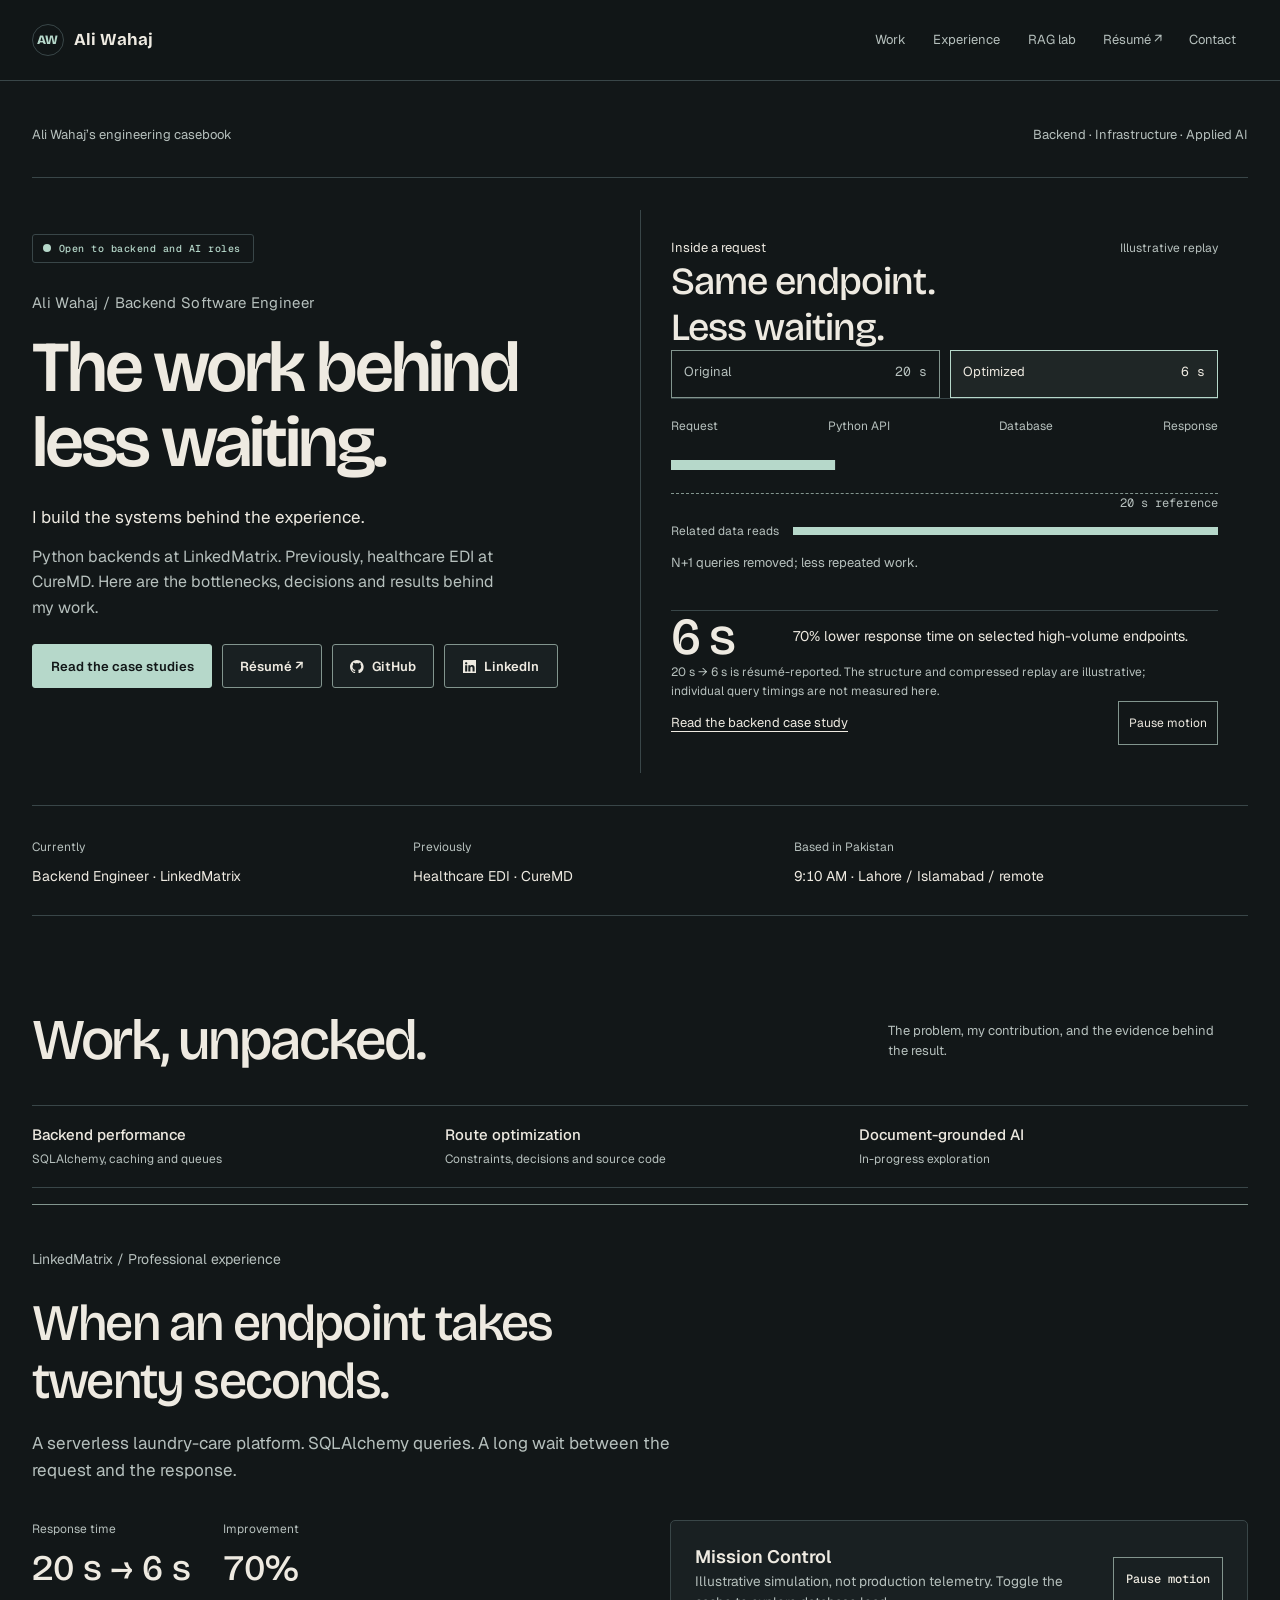
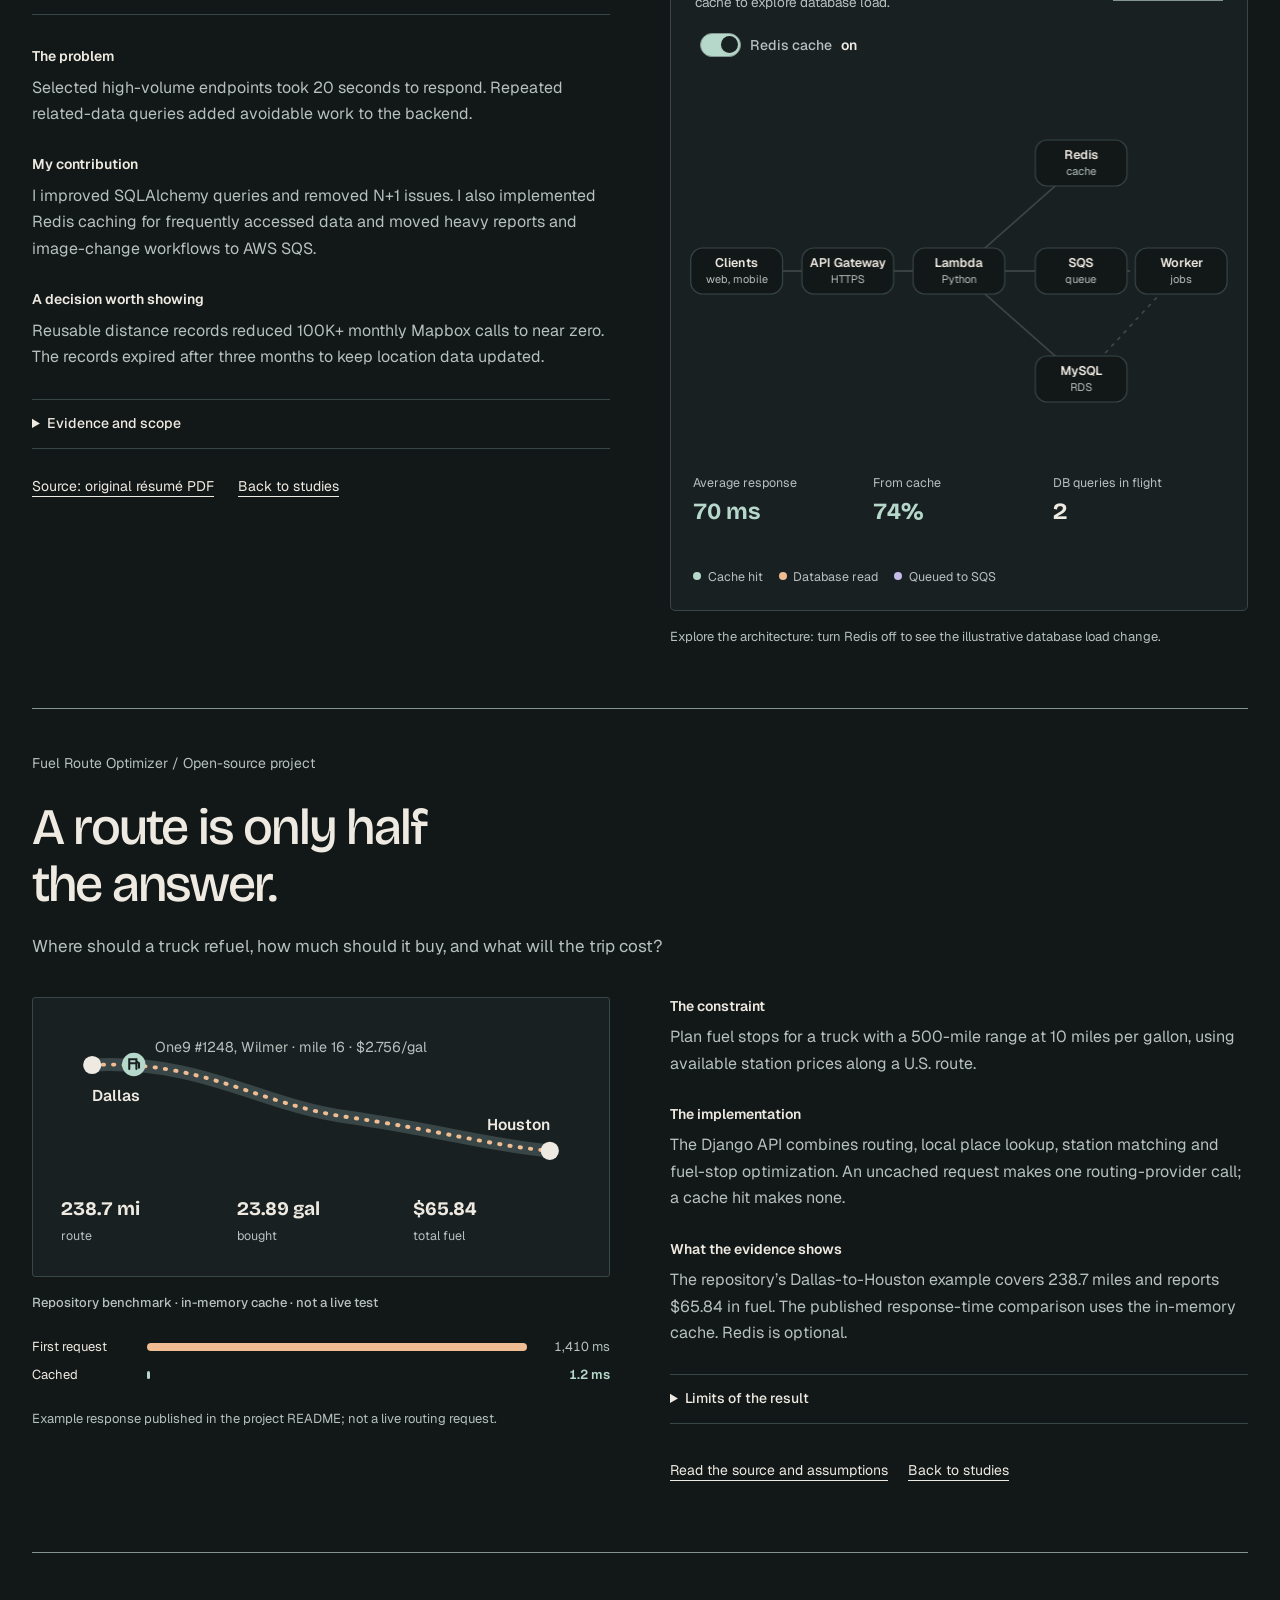
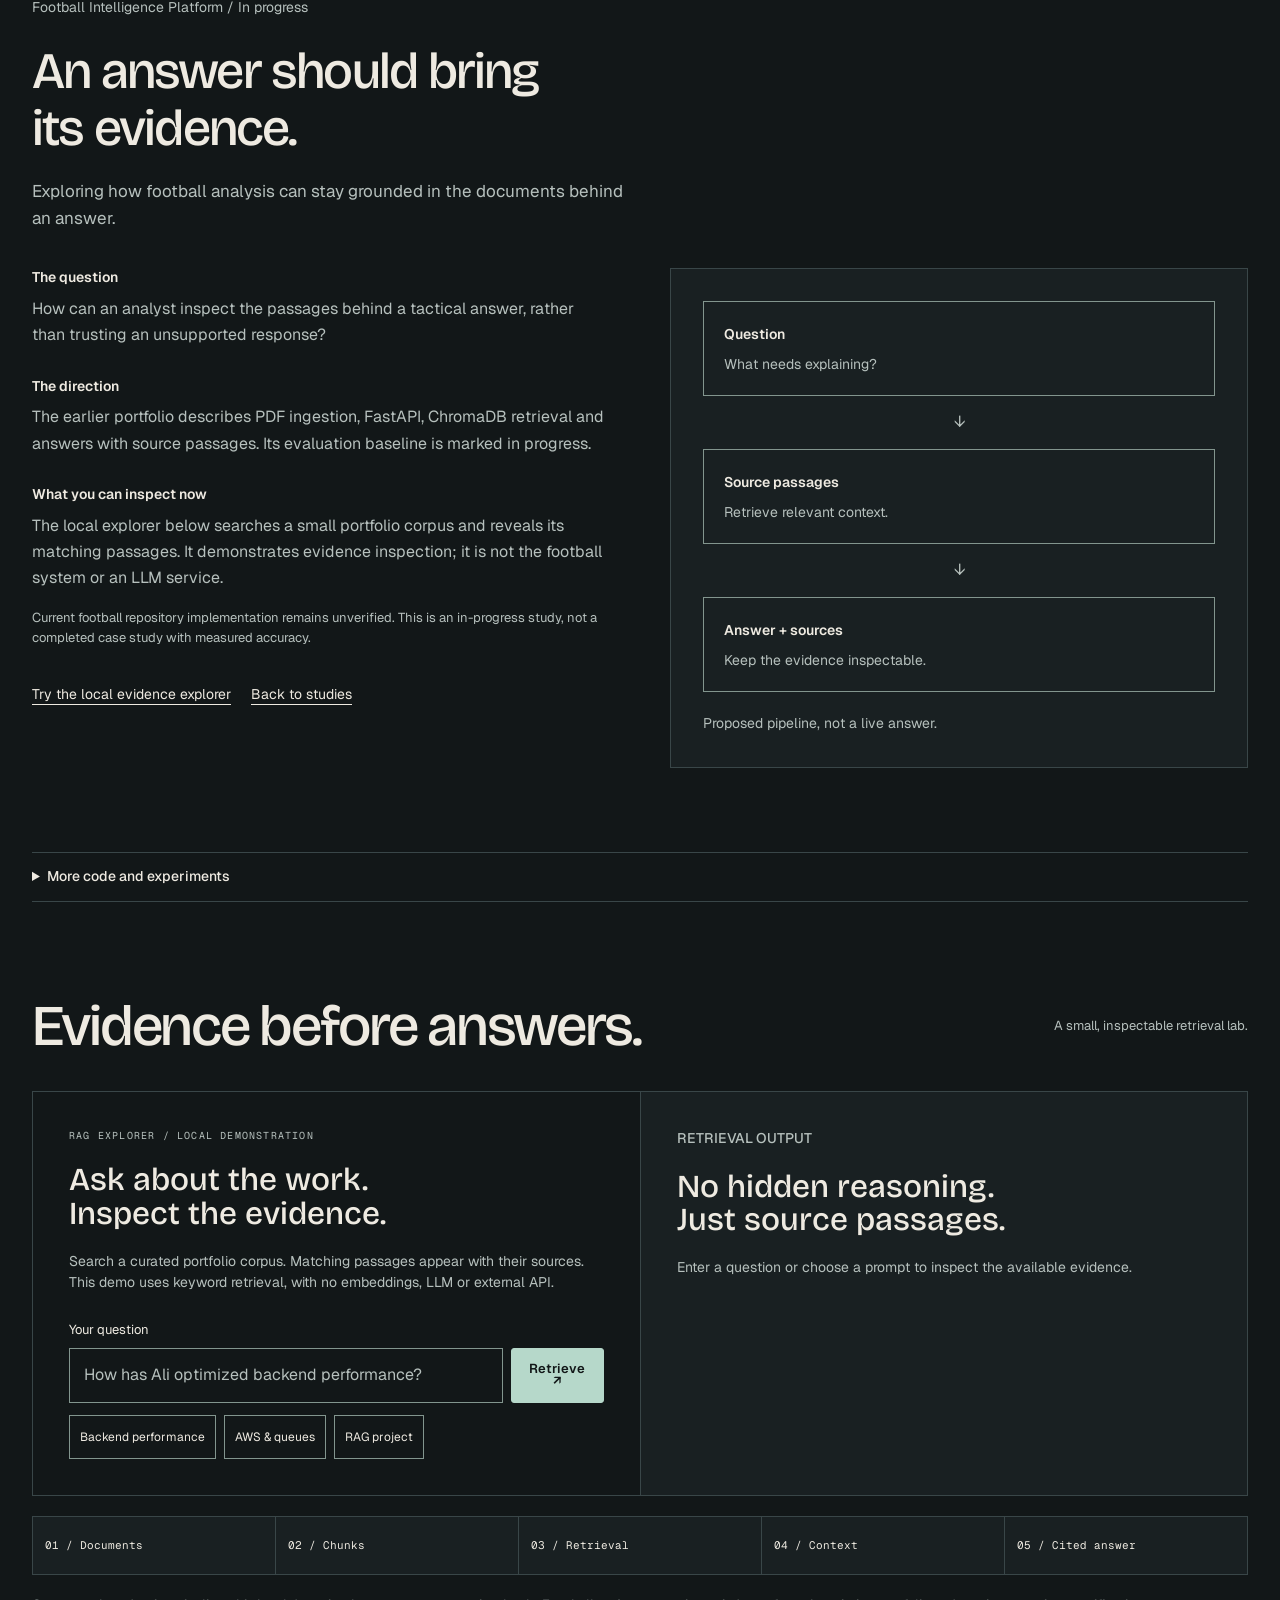
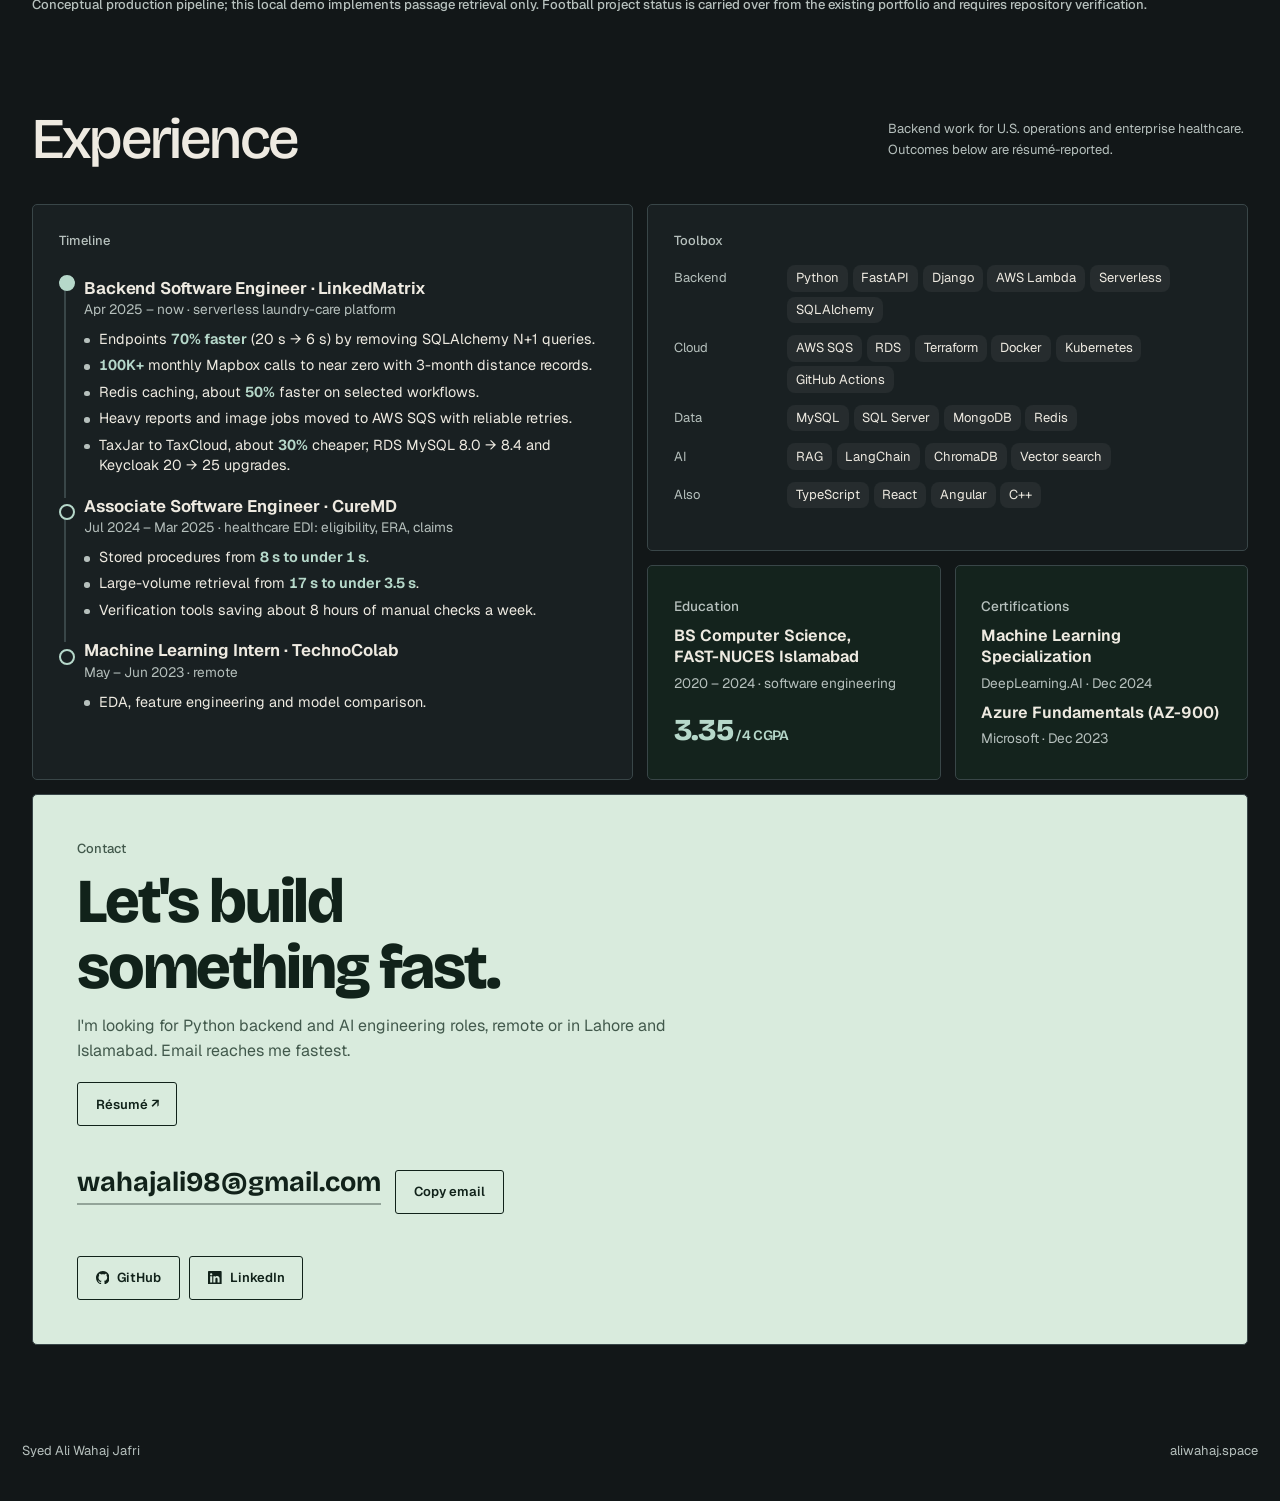
==== commit 255ec202: "Add keyboard-friendly casebook navigation" ====
--- a/index.html
+++ b/index.html
@@ -283,8 +283,13 @@
 <aside class="career-strip" aria-label="Career at a glance"><div><span>Currently</span><p>Backend Engineer · LinkedMatrix</p></div><div><span>Previously</span><p>Healthcare EDI · CureMD</p></div><div><span>Based in Pakistan</span><p><time id="clock">PKT</time> · Lahore / Islamabad / remote</p></div></aside>
 <!-- ===== Case studies ===== -->
 <div class="sec" id="work"><h2>Work, unpacked.</h2><p>The problem, my contribution, and the evidence behind the result.</p></div>
+<nav class="case-index" id="case-index" tabindex="-1" aria-label="Case study index">
+<a href="#case-backend"><strong>Backend performance</strong><span>SQLAlchemy, caching and queues</span></a>
+<a href="#case-routing"><strong>Route optimization</strong><span>Constraints, decisions and source code</span></a>
+<a href="#case-retrieval"><strong>Document-grounded AI</strong><span>In-progress exploration</span></a>
+</nav>
 <section class="case-studies" aria-label="Engineering case studies">
-<article id="case-backend" class="case-study" aria-labelledby="backend-title">
+<article id="case-backend" tabindex="-1" class="case-study" aria-labelledby="backend-title">
 <header class="case-heading"><p class="case-context">LinkedMatrix / Professional experience</p><h3 id="backend-title">When an endpoint takes<br>twenty seconds.</h3><p class="case-summary">A serverless laundry-care platform. SQLAlchemy queries. A long wait between the request and the response.</p></header>
 <div class="case-layout"><div class="case-story">
 <dl class="case-outcomes"><div><dt>Response time</dt><dd>20 s → 6 s</dd></div><div><dt>Improvement</dt><dd>70%</dd></div></dl>
@@ -292,7 +297,7 @@
 <section><h4>My contribution</h4><p>I improved SQLAlchemy queries and removed N+1 issues. I also implemented Redis caching for frequently accessed data and moved heavy reports and image-change workflows to AWS SQS.</p></section>
 <section><h4>A decision worth showing</h4><p>Reusable distance records reduced 100K+ monthly Mapbox calls to near zero. The records expired after three months to keep location data updated.</p></section>
 <details><summary>Evidence and scope</summary><p>The 70% reduction applies to the selected endpoints described in my résumé. Redis improved selected workflows by approximately 50%; that is a separate result. The diagram is a conceptual explanation, not a production trace. Number validation and repeated-message prevention reduced proxy messaging costs by 50%; the TaxJar-to-TaxCloud migration reduced tax-processing costs by approximately 30%. These are separate résumé-reported outcomes. Employer source and production logs are not included.</p></details>
-<a class="case-source" href="Ali-Wahaj-Resume.pdf">Source: original résumé PDF</a>
+<div class="case-links"><a class="case-source" href="Ali-Wahaj-Resume.pdf">Source: original résumé PDF</a><a href="#case-index">Back to studies</a></div>
 </div><div class="case-evidence"><div class="tile sim-tile c2 r2 m2" style="--i:6" role="group" aria-labelledby="sim-title">
 <div class="sim-head">
 <div>
@@ -312,7 +317,7 @@
 </div>
 <p class="evidence-caption">Explore the architecture: turn Redis off to see the illustrative database load change.</p></div></div>
 </article>
-<article id="case-routing" class="case-study case-routing" aria-labelledby="routing-title">
+<article id="case-routing" tabindex="-1" class="case-study case-routing" aria-labelledby="routing-title">
 <header class="case-heading"><p class="case-context">Fuel Route Optimizer / Open-source project</p><h3 id="routing-title">A route is only half<br>the answer.</h3><p class="case-summary">Where should a truck refuel, how much should it buy, and what will the trip cost?</p></header>
 <div class="case-layout"><div class="case-evidence"><div class="route" role="group" aria-label="Real result for Dallas to Houston">
 <svg viewBox="0 0 400 120" role="img" aria-label="Route from Dallas to Houston with one fuel stop at mile 16 in Wilmer, Texas">
@@ -341,12 +346,12 @@
 <section><h4>The implementation</h4><p>The Django API combines routing, local place lookup, station matching and fuel-stop optimization. An uncached request makes one routing-provider call; a cache hit makes none.</p></section>
 <section><h4>What the evidence shows</h4><p>The repository’s Dallas-to-Houston example covers 238.7 miles and reports $65.84 in fuel. The published response-time comparison uses the in-memory cache. Redis is optional.</p></section>
 <details><summary>Limits of the result</summary><p>The routing result depends on the project’s fuel-price dataset and assumptions. It is not a quote for current pump prices. Station locations use city coordinates, and detours are approximated; inspect the README before interpreting the result.</p></details>
-<a class="case-source" aria-label="View the code for Fuel Route Optimizer" href="https://github.com/WahajAli14/fuel-route-optimizer" target="_blank" rel="noopener">Read the source and assumptions</a>
+<a class="case-source" aria-label="View the code for Fuel Route Optimizer" href="https://github.com/WahajAli14/fuel-route-optimizer" target="_blank" rel="noopener">Read the source and assumptions</a><a class="case-return" href="#case-index">Back to studies</a>
 </div></div>
 </article>
-<article id="case-retrieval" class="case-study" aria-labelledby="retrieval-title">
+<article id="case-retrieval" tabindex="-1" class="case-study" aria-labelledby="retrieval-title">
 <header class="case-heading"><p class="case-context">Football Intelligence Platform / In progress</p><h3 id="retrieval-title">An answer should bring<br>its evidence.</h3><p class="case-summary">Exploring how football analysis can stay grounded in the documents behind an answer.</p></header>
-<div class="case-layout"><div class="case-story"><section><h4>The question</h4><p>How can an analyst inspect the passages behind a tactical answer, rather than trusting an unsupported response?</p></section><section><h4>The direction</h4><p>The earlier portfolio describes PDF ingestion, FastAPI, ChromaDB retrieval and answers with source passages. Its evaluation baseline is marked in progress.</p></section><section><h4>What you can inspect now</h4><p>The local explorer below searches a small portfolio corpus and reveals its matching passages. It demonstrates evidence inspection; it is not the football system or an LLM service.</p></section><p class="evidence-limit">Current football repository implementation remains unverified. This is an in-progress study, not a completed case study with measured accuracy.</p><a class="case-source" href="#explorer">Try the local evidence explorer</a></div><div class="retrieval-evidence" aria-label="Conceptual retrieval workflow"><div><span>Question</span><p>What needs explaining?</p></div><span aria-hidden="true">↓</span><div><span>Source passages</span><p>Retrieve relevant context.</p></div><span aria-hidden="true">↓</span><div><span>Answer + sources</span><p>Keep the evidence inspectable.</p></div><p class="evidence-caption">Proposed pipeline, not a live answer.</p></div></div>
+<div class="case-layout"><div class="case-story"><section><h4>The question</h4><p>How can an analyst inspect the passages behind a tactical answer, rather than trusting an unsupported response?</p></section><section><h4>The direction</h4><p>The earlier portfolio describes PDF ingestion, FastAPI, ChromaDB retrieval and answers with source passages. Its evaluation baseline is marked in progress.</p></section><section><h4>What you can inspect now</h4><p>The local explorer below searches a small portfolio corpus and reveals its matching passages. It demonstrates evidence inspection; it is not the football system or an LLM service.</p></section><p class="evidence-limit">Current football repository implementation remains unverified. This is an in-progress study, not a completed case study with measured accuracy.</p><a class="case-source" href="#explorer">Try the local evidence explorer</a><a class="case-return" href="#case-index">Back to studies</a></div><div class="retrieval-evidence" aria-label="Conceptual retrieval workflow"><div><span>Question</span><p>What needs explaining?</p></div><span aria-hidden="true">↓</span><div><span>Source passages</span><p>Retrieve relevant context.</p></div><span aria-hidden="true">↓</span><div><span>Answer + sources</span><p>Keep the evidence inspectable.</p></div><p class="evidence-caption">Proposed pipeline, not a live answer.</p></div></div>
 </article>
 </section>
 <details class="more-code"><summary>More code and experiments</summary><div class="code-shelf"><a class="tile mini m2" style="--i:9" href="https://github.com/WahajAli14/Task-Management-Endpoint-in-Django--Celery" target="_blank" rel="noopener">
--- a/case-studies.css
+++ b/case-studies.css
@@ -25,3 +25,12 @@
 .sec h2{font-size:clamp(2.25rem,4.5vw,4rem);line-height:1.2}
 @media(max-width:1000px){.case-heading h3{font-size:2rem}}
 @media(max-width:700px){.sec h2{font-size:2.25rem}}
+
+/* A readable contents row keeps the longer casebook easy to scan. */
+.case-index{display:grid;grid-template-columns:repeat(3,minmax(0,1fr));gap:24px;margin-bottom:16px;border-block:1px solid var(--line);scroll-margin-block-start:100px}
+.case-index a{display:flex;flex-direction:column;justify-content:center;gap:5px;padding:18px 0;min-height:76px;text-decoration:none;color:var(--ink)}
+.case-index strong{font-size:.9375rem;font-weight:500;line-height:1.4}.case-index span{font-size:.75rem;line-height:1.6;color:var(--muted)}
+.case-index a[aria-current=location] strong{text-decoration:underline;text-decoration-thickness:2px;text-underline-offset:6px}
+.case-links{display:flex;align-items:center;gap:24px;flex-wrap:wrap;margin-top:16px}.case-links .case-source{margin:0}.case-links>a,.case-return{display:inline-flex;align-items:center;min-height:44px;font-size:.875rem;text-underline-offset:5px}.case-return{margin-inline-start:20px}
+@media(hover:hover){.case-index a:hover strong{text-decoration:underline;text-underline-offset:6px}}
+@media(max-width:700px){.case-index{grid-template-columns:minmax(0,1fr);gap:0}.case-index a{min-height:76px;padding:14px 0}.case-index a+a{border-top:1px solid var(--line)}.case-return{display:flex;margin:8px 0 0}.case-links{gap:8px 20px}}
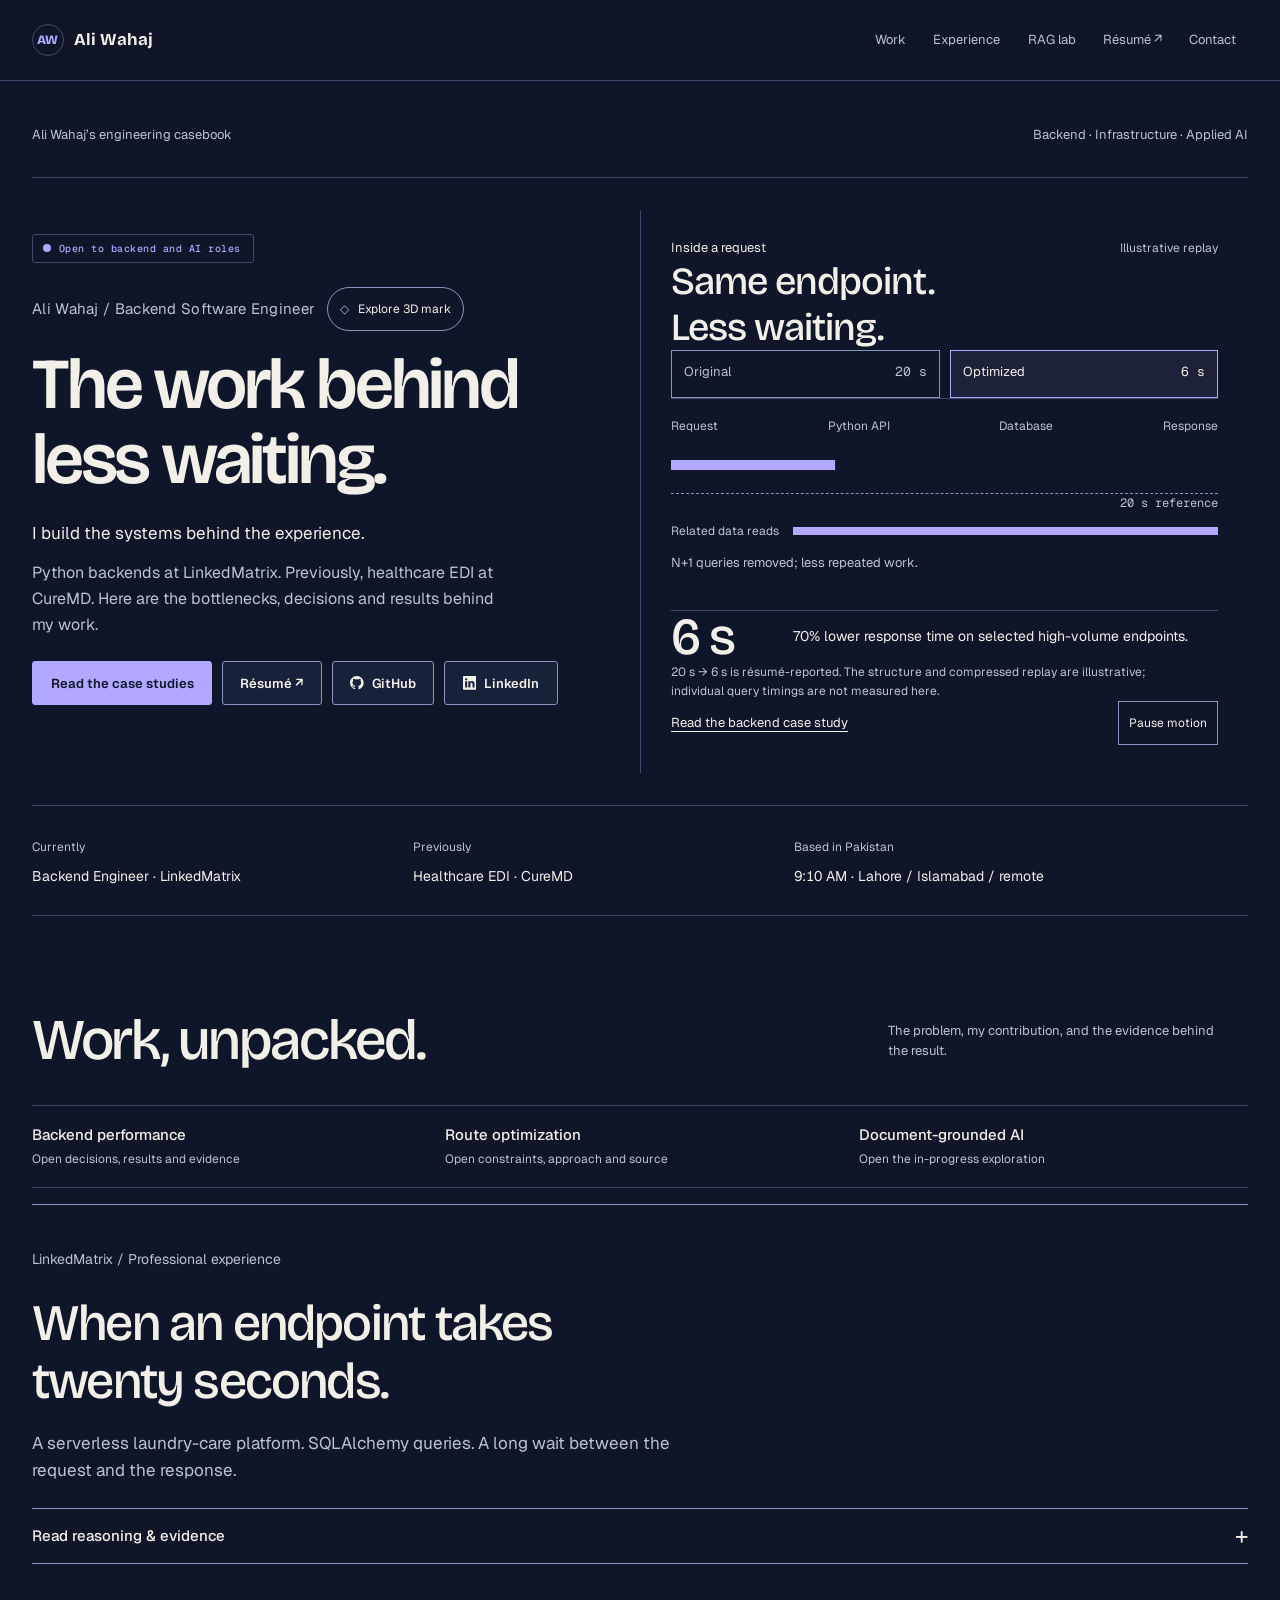
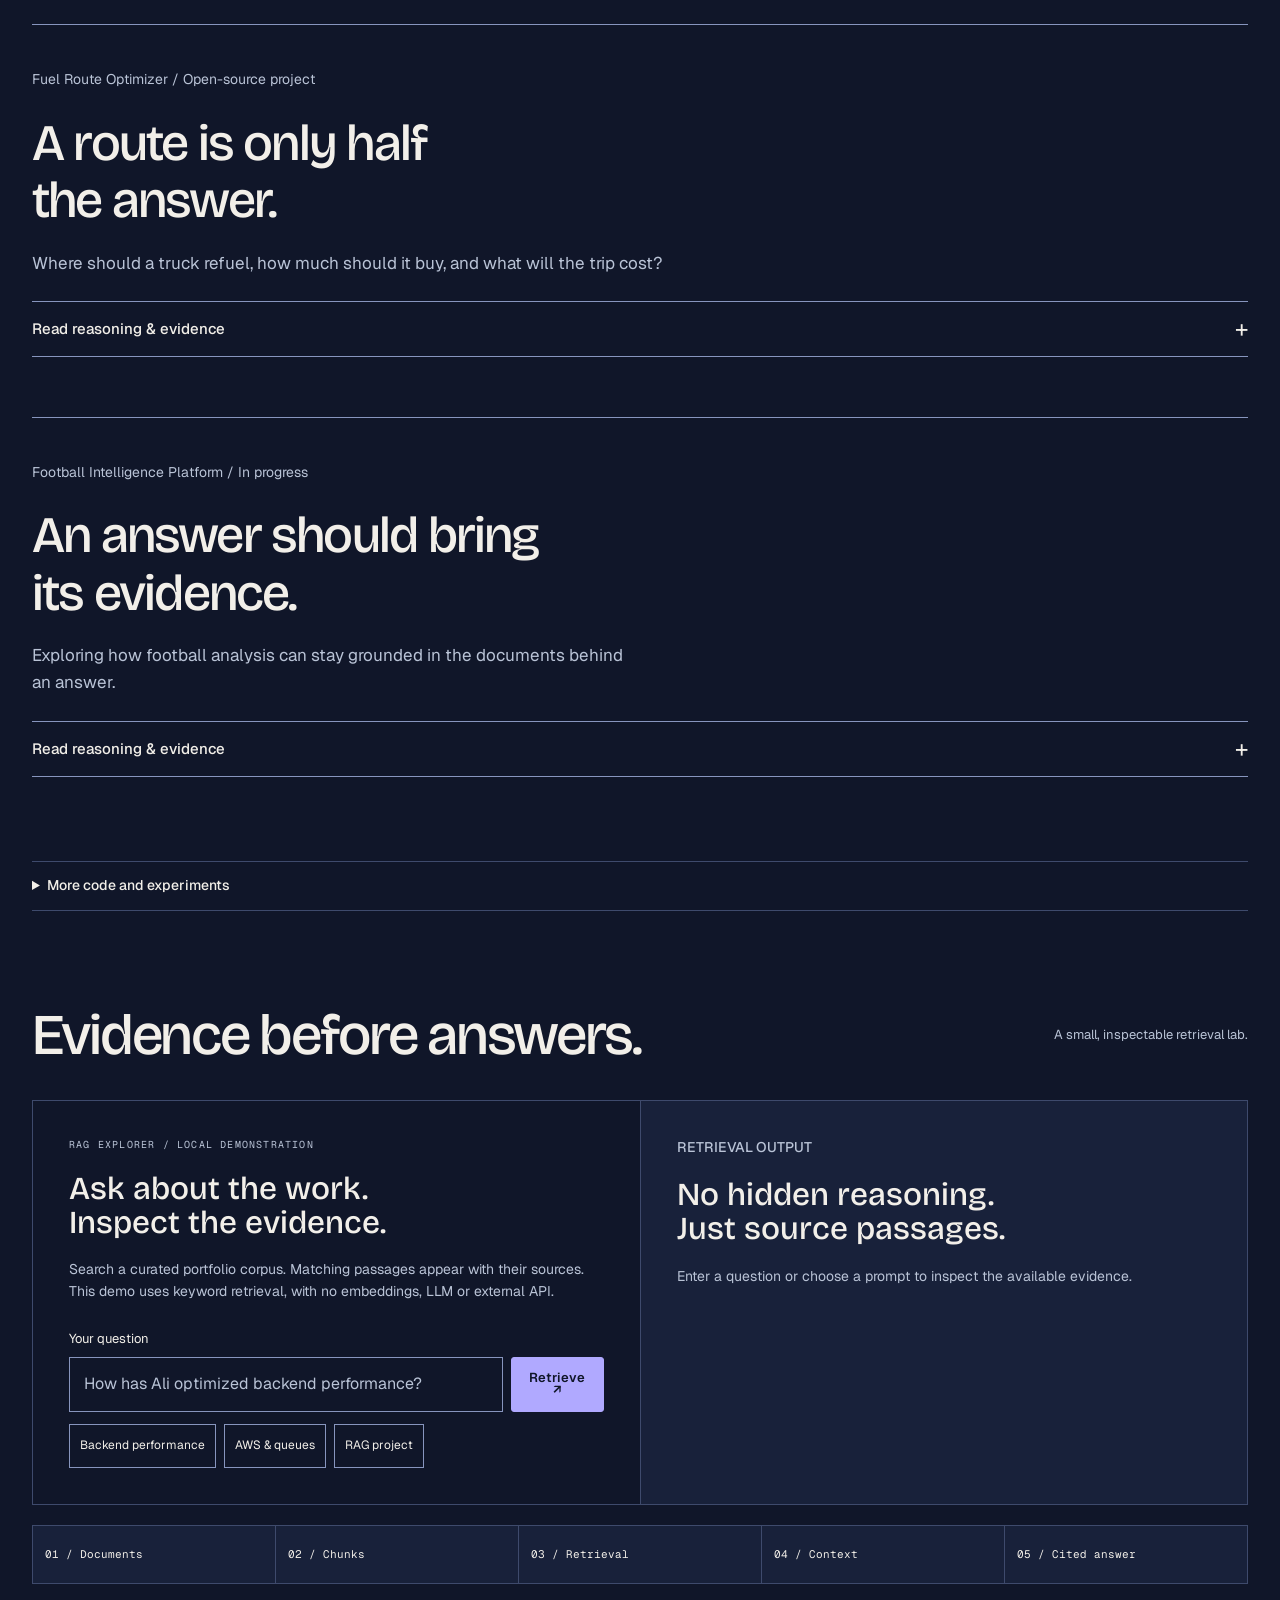
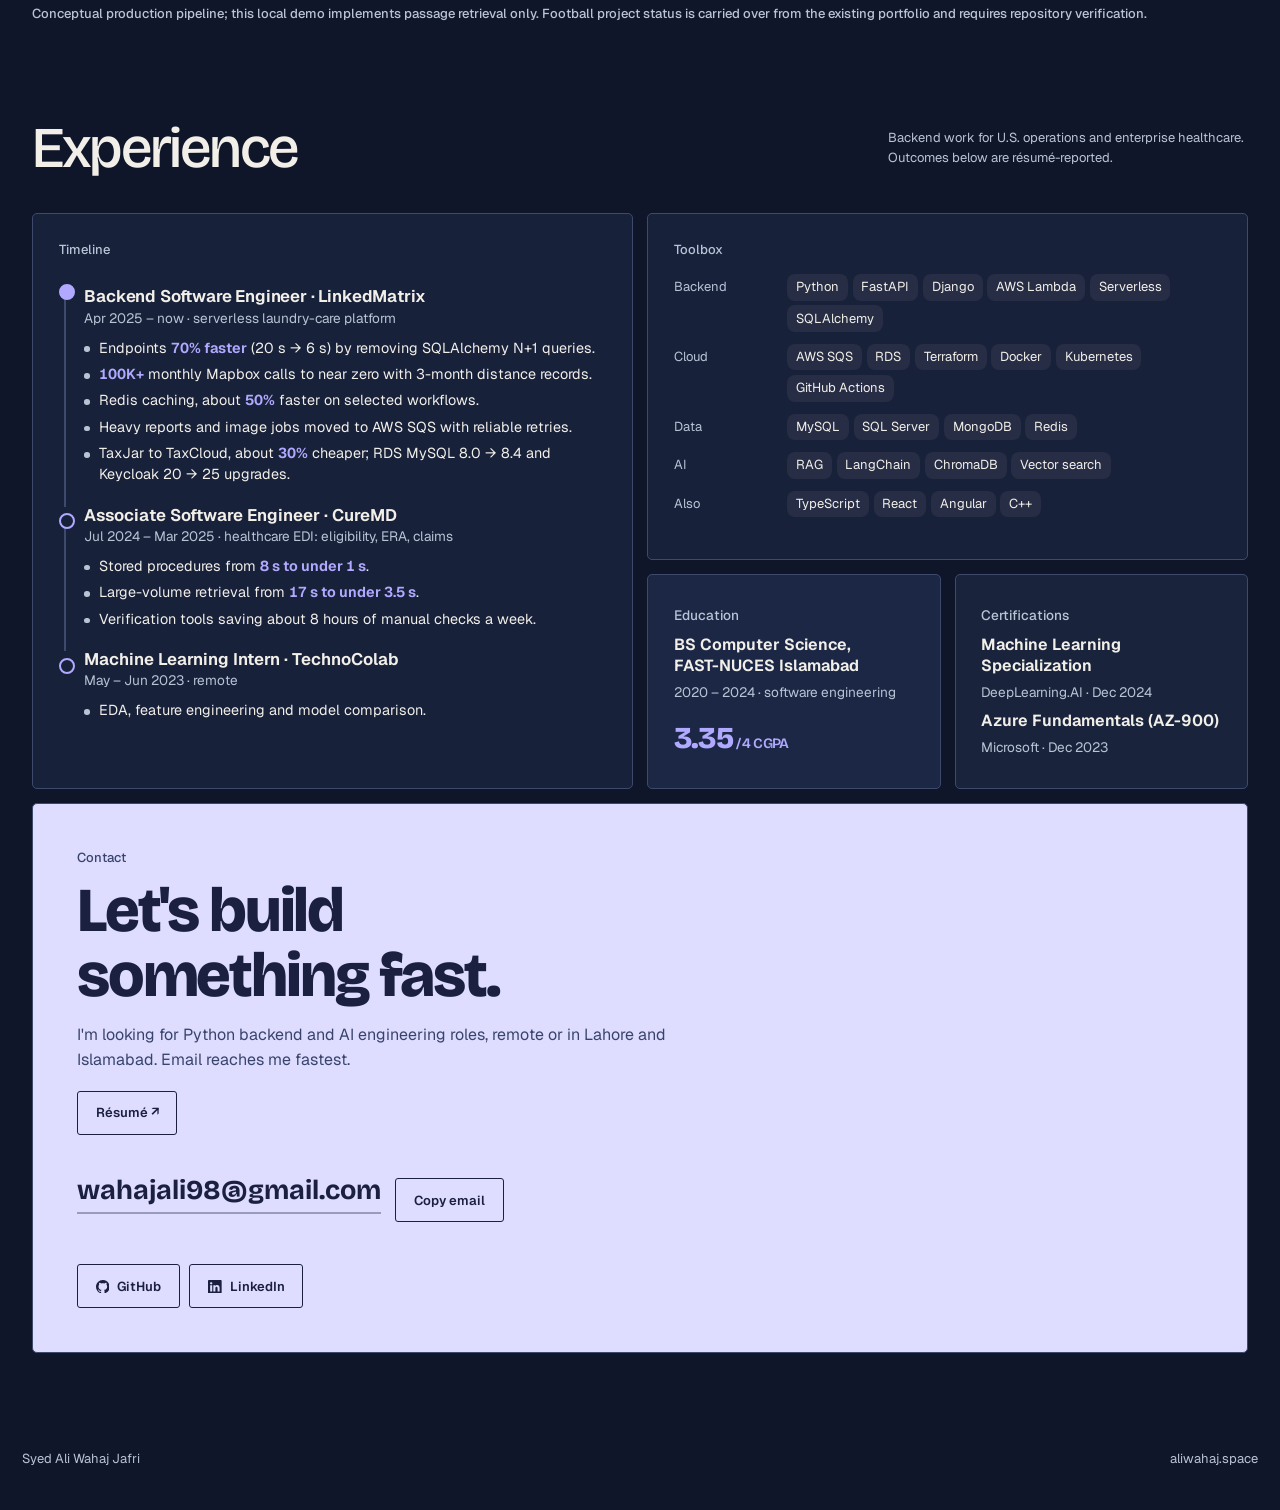
==== commit 771141b7: "Open case reasoning and add a periwinkle 3D identity study" ====
--- a/index.html
+++ b/index.html
@@ -5,7 +5,7 @@
 <meta name="viewport" content="width=device-width, initial-scale=1, viewport-fit=cover">
 <title>Ali Wahaj | Backend Software Engineer</title>
 <meta name="description" content="Ali Wahaj, backend software engineer in Pakistan. Python, AWS Lambda, SQLAlchemy, Redis and SQS, plus RAG and retrieval systems.">
-<meta name="theme-color" content="#0b1211">
+<meta name="theme-color" content="#101629">
 <meta name="author" content="Syed Ali Wahaj Jafri">
 <link rel="canonical" href="https://aliwahaj.space/">
 <link rel="icon" href="data:image/svg+xml,%3Csvg xmlns='http://www.w3.org/2000/svg' viewBox='0 0 32 32'%3E%3Crect x='2' y='2' width='16' height='16' rx='5' fill='%23101318'/%3E%3Crect x='20' y='2' width='10' height='10' rx='3.5' fill='%231D4ED8'/%3E%3Crect x='20' y='14' width='10' height='16' rx='3.5' fill='%2308724A'/%3E%3Crect x='2' y='20' width='16' height='10' rx='3.5' fill='%23B03A0E'/%3E%3C/svg%3E">
@@ -230,8 +230,9 @@
 footer { padding-block: 0.5rem 2.5rem; color: var(--muted); font-size: 0.8125rem; }
 footer .wrap { display: flex; flex-wrap: wrap; justify-content: space-between; gap: 0.5rem 1.5rem; padding-inline: max(1.4rem, env(safe-area-inset-left, 0px)) max(1.4rem, env(safe-area-inset-right, 0px)); }
 </style>
-<link rel="stylesheet" href="living.css">
-<link rel="stylesheet" href="case-studies.css">
+<link rel="stylesheet" href="living.css?v=casebook-3d-1">
+<link rel="stylesheet" href="case-studies.css?v=casebook-3d-1">
+<link rel="stylesheet" href="identity.css?v=casebook-3d-1">
 </head>
 <body>
 <a class="skip" href="#top">Skip to content</a>
@@ -255,7 +256,7 @@
 <section class="bento hero" aria-label="Introduction">
 <div class="tile intro c2 r2 m2" style="--i:0">
 <span class="pill"><i aria-hidden="true"></i>Open to backend and AI roles</span>
-<p class="identity">Ali Wahaj / Backend Software Engineer</p><h1>The work behind<br>less waiting.</h1>
+<div class="identity-row"><p class="identity">Ali Wahaj / Backend Software Engineer</p><button class="model-open" id="model-open" type="button" aria-haspopup="dialog"><span aria-hidden="true">◇</span> Explore 3D mark</button></div><h1>The work behind<br>less waiting.</h1>
 <p class="role">I build the systems behind the experience.</p>
 <p class="lede">Python backends at LinkedMatrix. Previously, healthcare EDI at CureMD. Here are the bottlenecks, decisions and results behind my work.</p>
 <div class="cta push">
@@ -284,18 +285,19 @@
 <!-- ===== Case studies ===== -->
 <div class="sec" id="work"><h2>Work, unpacked.</h2><p>The problem, my contribution, and the evidence behind the result.</p></div>
 <nav class="case-index" id="case-index" tabindex="-1" aria-label="Case study index">
-<a href="#case-backend"><strong>Backend performance</strong><span>SQLAlchemy, caching and queues</span></a>
-<a href="#case-routing"><strong>Route optimization</strong><span>Constraints, decisions and source code</span></a>
-<a href="#case-retrieval"><strong>Document-grounded AI</strong><span>In-progress exploration</span></a>
+<a href="#case-backend"><strong>Backend performance</strong><span>Open decisions, results and evidence</span></a>
+<a href="#case-routing"><strong>Route optimization</strong><span>Open constraints, approach and source</span></a>
+<a href="#case-retrieval"><strong>Document-grounded AI</strong><span>Open the in-progress exploration</span></a>
 </nav>
 <section class="case-studies" aria-label="Engineering case studies">
 <article id="case-backend" tabindex="-1" class="case-study" aria-labelledby="backend-title">
-<header class="case-heading"><p class="case-context">LinkedMatrix / Professional experience</p><h3 id="backend-title">When an endpoint takes<br>twenty seconds.</h3><p class="case-summary">A serverless laundry-care platform. SQLAlchemy queries. A long wait between the request and the response.</p></header>
+<header class="case-heading"><p class="case-context">LinkedMatrix / Professional experience</p><h3 id="backend-title"><a href="#case-backend">When an endpoint takes<br>twenty seconds.</a></h3><p class="case-summary">A serverless laundry-care platform. SQLAlchemy queries. A long wait between the request and the response.</p></header>
+<details class="case-disclosure"><summary><span class="case-open-label">Read reasoning &amp; evidence</span><span class="case-close-label">Close reasoning</span><span class="case-toggle" aria-hidden="true">+</span></summary>
 <div class="case-layout"><div class="case-story">
 <dl class="case-outcomes"><div><dt>Response time</dt><dd>20 s → 6 s</dd></div><div><dt>Improvement</dt><dd>70%</dd></div></dl>
 <section><h4>The problem</h4><p>Selected high-volume endpoints took 20 seconds to respond. Repeated related-data queries added avoidable work to the backend.</p></section>
 <section><h4>My contribution</h4><p>I improved SQLAlchemy queries and removed N+1 issues. I also implemented Redis caching for frequently accessed data and moved heavy reports and image-change workflows to AWS SQS.</p></section>
-<section><h4>A decision worth showing</h4><p>Reusable distance records reduced 100K+ monthly Mapbox calls to near zero. The records expired after three months to keep location data updated.</p></section>
+<section><h4>Engineering rationale</h4><p>Removing N+1 queries reduces repeated related-data reads at their source. Caching can reduce repeated work further; queueing heavy jobs keeps that work outside the request path. These mechanisms solve different bottlenecks.</p></section><section><h4>A decision worth showing</h4><p>Reusable distance records reduced 100K+ monthly Mapbox calls to near zero. The records expired after three months to keep location data updated.</p></section>
 <details><summary>Evidence and scope</summary><p>The 70% reduction applies to the selected endpoints described in my résumé. Redis improved selected workflows by approximately 50%; that is a separate result. The diagram is a conceptual explanation, not a production trace. Number validation and repeated-message prevention reduced proxy messaging costs by 50%; the TaxJar-to-TaxCloud migration reduced tax-processing costs by approximately 30%. These are separate résumé-reported outcomes. Employer source and production logs are not included.</p></details>
 <div class="case-links"><a class="case-source" href="Ali-Wahaj-Resume.pdf">Source: original résumé PDF</a><a href="#case-index">Back to studies</a></div>
 </div><div class="case-evidence"><div class="tile sim-tile c2 r2 m2" style="--i:6" role="group" aria-labelledby="sim-title">
@@ -316,9 +318,12 @@
 <div class="legend"><span><i style="background:var(--mint)"></i>Cache hit</span><span><i style="background:var(--coral)"></i>Database read</span><span><i style="background:var(--lilac)"></i>Queued to SQS</span></div>
 </div>
 <p class="evidence-caption">Explore the architecture: turn Redis off to see the illustrative database load change.</p></div></div>
+
+</details>
 </article>
 <article id="case-routing" tabindex="-1" class="case-study case-routing" aria-labelledby="routing-title">
-<header class="case-heading"><p class="case-context">Fuel Route Optimizer / Open-source project</p><h3 id="routing-title">A route is only half<br>the answer.</h3><p class="case-summary">Where should a truck refuel, how much should it buy, and what will the trip cost?</p></header>
+<header class="case-heading"><p class="case-context">Fuel Route Optimizer / Open-source project</p><h3 id="routing-title"><a href="#case-routing">A route is only half<br>the answer.</a></h3><p class="case-summary">Where should a truck refuel, how much should it buy, and what will the trip cost?</p></header>
+<details class="case-disclosure"><summary><span class="case-open-label">Read reasoning &amp; evidence</span><span class="case-close-label">Close reasoning</span><span class="case-toggle" aria-hidden="true">+</span></summary>
 <div class="case-layout"><div class="case-evidence"><div class="route" role="group" aria-label="Real result for Dallas to Houston">
 <svg viewBox="0 0 400 120" role="img" aria-label="Route from Dallas to Houston with one fuel stop at mile 16 in Wilmer, Texas">
 <path d="M24 30 C 110 26, 150 60, 220 70 S 330 92, 376 96" fill="none" stroke="var(--line)" stroke-width="10" stroke-linecap="round"/>
@@ -344,14 +349,19 @@
 <p class="evidence-caption">Example response published in the project README; not a live routing request.</p></div><div class="case-story">
 <section><h4>The constraint</h4><p>Plan fuel stops for a truck with a 500-mile range at 10 miles per gallon, using available station prices along a U.S. route.</p></section>
 <section><h4>The implementation</h4><p>The Django API combines routing, local place lookup, station matching and fuel-stop optimization. An uncached request makes one routing-provider call; a cache hit makes none.</p></section>
-<section><h4>What the evidence shows</h4><p>The repository’s Dallas-to-Houston example covers 238.7 miles and reports $65.84 in fuel. The published response-time comparison uses the in-memory cache. Redis is optional.</p></section>
+<section><h4>Why this structure</h4><p>Keeping place lookup and station matching local avoids adding provider calls for every candidate stop. Caching reuses a completed route result; it does not replace the optimization algorithm.</p></section><section><h4>What the evidence shows</h4><p>The repository’s Dallas-to-Houston example covers 238.7 miles and reports $65.84 in fuel. The published response-time comparison uses the in-memory cache. Redis is optional.</p></section>
 <details><summary>Limits of the result</summary><p>The routing result depends on the project’s fuel-price dataset and assumptions. It is not a quote for current pump prices. Station locations use city coordinates, and detours are approximated; inspect the README before interpreting the result.</p></details>
 <a class="case-source" aria-label="View the code for Fuel Route Optimizer" href="https://github.com/WahajAli14/fuel-route-optimizer" target="_blank" rel="noopener">Read the source and assumptions</a><a class="case-return" href="#case-index">Back to studies</a>
 </div></div>
+
+</details>
 </article>
 <article id="case-retrieval" tabindex="-1" class="case-study" aria-labelledby="retrieval-title">
-<header class="case-heading"><p class="case-context">Football Intelligence Platform / In progress</p><h3 id="retrieval-title">An answer should bring<br>its evidence.</h3><p class="case-summary">Exploring how football analysis can stay grounded in the documents behind an answer.</p></header>
-<div class="case-layout"><div class="case-story"><section><h4>The question</h4><p>How can an analyst inspect the passages behind a tactical answer, rather than trusting an unsupported response?</p></section><section><h4>The direction</h4><p>The earlier portfolio describes PDF ingestion, FastAPI, ChromaDB retrieval and answers with source passages. Its evaluation baseline is marked in progress.</p></section><section><h4>What you can inspect now</h4><p>The local explorer below searches a small portfolio corpus and reveals its matching passages. It demonstrates evidence inspection; it is not the football system or an LLM service.</p></section><p class="evidence-limit">Current football repository implementation remains unverified. This is an in-progress study, not a completed case study with measured accuracy.</p><a class="case-source" href="#explorer">Try the local evidence explorer</a><a class="case-return" href="#case-index">Back to studies</a></div><div class="retrieval-evidence" aria-label="Conceptual retrieval workflow"><div><span>Question</span><p>What needs explaining?</p></div><span aria-hidden="true">↓</span><div><span>Source passages</span><p>Retrieve relevant context.</p></div><span aria-hidden="true">↓</span><div><span>Answer + sources</span><p>Keep the evidence inspectable.</p></div><p class="evidence-caption">Proposed pipeline, not a live answer.</p></div></div>
+<header class="case-heading"><p class="case-context">Football Intelligence Platform / In progress</p><h3 id="retrieval-title"><a href="#case-retrieval">An answer should bring<br>its evidence.</a></h3><p class="case-summary">Exploring how football analysis can stay grounded in the documents behind an answer.</p></header>
+<details class="case-disclosure"><summary><span class="case-open-label">Read reasoning &amp; evidence</span><span class="case-close-label">Close reasoning</span><span class="case-toggle" aria-hidden="true">+</span></summary>
+<div class="case-layout"><div class="case-story"><section><h4>The question</h4><p>How can an analyst inspect the passages behind a tactical answer, rather than trusting an unsupported response?</p></section><section><h4>The direction</h4><p>The earlier portfolio describes PDF ingestion, FastAPI, ChromaDB retrieval and answers with source passages. Its evaluation baseline is marked in progress.</p></section><section><h4>Reasoning and trade-offs</h4><p>Retrieval makes supporting passages available for inspection, but a retrieved passage does not by itself prove an answer is correct. An evaluation baseline is needed before making accuracy claims. This is the direction being explored, not a verified completed result.</p></section><section><h4>What you can inspect now</h4><p>The local explorer below searches a small portfolio corpus and reveals its matching passages. It demonstrates evidence inspection; it is not the football system or an LLM service.</p></section><p class="evidence-limit">Current football repository implementation remains unverified. This is an in-progress study, not a completed case study with measured accuracy.</p><a class="case-source" href="#explorer">Try the local evidence explorer</a><a class="case-return" href="#case-index">Back to studies</a></div><div class="retrieval-evidence" aria-label="Conceptual retrieval workflow"><div><span>Question</span><p>What needs explaining?</p></div><span aria-hidden="true">↓</span><div><span>Source passages</span><p>Retrieve relevant context.</p></div><span aria-hidden="true">↓</span><div><span>Answer + sources</span><p>Keep the evidence inspectable.</p></div><p class="evidence-caption">Proposed pipeline, not a live answer.</p></div></div>
+
+</details>
 </article>
 </section>
 <details class="more-code"><summary>More code and experiments</summary><div class="code-shelf"><a class="tile mini m2" style="--i:9" href="https://github.com/WahajAli14/Task-Management-Endpoint-in-Django--Celery" target="_blank" rel="noopener">
@@ -462,9 +472,11 @@
 <span>aliwahaj.space</span>
 </div>
 </footer>
-<script src="motion.js"></script>
-<script src="simulation.js"></script>
-<script src="living.js"></script>
-<script src="journey.js"></script>
+<dialog id="model-dialog" aria-labelledby="model-title"><div class="model-dialog-head"><div><p class="label">Interactive identity study</p><h2 id="model-title">A mark with dimension.</h2></div><button type="button" id="model-close" class="model-button">Close 3D view</button></div><p class="model-description">An original AW monogram model. This is a 3D identity prototype, not a likeness portrait. Use the controls or drag to explore it.</p><div id="model-stage"><div class="model-poster" aria-hidden="true">AW</div></div><p id="model-status" role="status">The 3D viewer loads only when opened.</p><div class="model-controls"><button type="button" id="model-left" disabled>Rotate left</button><button type="button" id="model-right" disabled>Rotate right</button><button type="button" id="model-reset" disabled>Reset view</button><button type="button" id="model-retry" hidden>Retry 3D viewer</button><a href="assets/aw-monogram.glb" download>Download the 3D model</a></div><p class="model-note">A likeness-based portrait is pending a confirmed reference photo. No personal photos are sent to a modelling service by this viewer.</p></dialog>
+<script src="motion.js?v=casebook-3d-1"></script>
+<script src="simulation.js?v=casebook-3d-1"></script>
+<script src="living.js?v=casebook-3d-1"></script>
+<script src="journey.js?v=casebook-3d-1"></script>
+<script src="model.js?v=casebook-3d-1"></script>
 </body>
 </html>
--- a/identity.css
+++ b/identity.css
@@ -0,0 +1,15 @@
+/* Ink, periwinkle and paper: a deliberate change from the green observatory. */
+:root{--bg:#101629;--tile:#18213a;--ink:#f2efe9;--muted:#b9c3d6;--line:#3e4a6c;--control-line:#8795be;--mint:#b0a9ff;--blue:#b0a9ff;--coral:#edc08c;--lilac:#c2b8ef;--sun:#d1c9fa;--blue-bg:#1b2744;--mint-bg:#19243c;--coral-bg:#20253b;--lilac-bg:#202644;--sun-bg:#202744;--inv-bg:#dedcff;--inv-ink:#1b2040;--inv-muted:#39446c}
+.case-disclosure>summary{display:flex;align-items:center;justify-content:space-between;gap:20px;min-height:56px;padding:14px 0;border-block:1px solid var(--control-line);font-size:.9375rem;list-style:none}
+.case-disclosure>summary::-webkit-details-marker{display:none}.case-disclosure>summary::marker{content:''}.case-toggle{font:400 1.5rem/1 var(--body)}.case-close-label{display:none}.case-disclosure[open]>.case-layout{margin-top:32px}.case-disclosure[open]>summary .case-open-label{display:none}.case-disclosure[open]>summary .case-close-label{display:inline}.case-disclosure[open]>summary .case-toggle{transform:rotate(45deg)}.case-disclosure[open]>summary{margin-bottom:0}.case-heading .case-summary{margin-bottom:24px}
+@media(prefers-reduced-motion:no-preference){.case-toggle{transition:transform 150ms ease-out}.case-disclosure[open]>.case-layout{animation:case-reveal 220ms ease-out both}}
+@keyframes case-reveal{from{opacity:.5;transform:translateY(8px)}to{opacity:1;transform:none}}
+@media(prefers-reduced-motion:reduce){.case-disclosure[open]>.case-layout{animation:none}}
+.case-heading h3 a{color:inherit;text-decoration:none}.case-heading h3 a:focus-visible{outline-offset:7px}
+@media(hover:hover){.case-heading h3 a:hover{text-decoration:underline;text-decoration-thickness:2px;text-underline-offset:8px}}
+.identity-row{display:flex;align-items:center;gap:12px;flex-wrap:wrap;margin-top:24px}.identity-row .identity{margin:0}.model-open,.model-button,.model-controls button{min-height:44px;padding:10px 12px;background:transparent;color:var(--ink);border:1px solid var(--control-line);font:.8125rem/1.5 var(--body);cursor:pointer}.model-open{border-radius:999px;font-size:.75rem}.model-open>span{margin-inline-end:6px;color:var(--mint)}
+#model-dialog{width:min(850px,calc(100% - 32px));max-height:calc(100dvh - 32px);margin:auto;padding:28px;background:var(--tile);color:var(--ink);border:1px solid var(--control-line);border-radius:12px;overflow:auto;overscroll-behavior:contain}#model-dialog::backdrop{background:rgba(6,10,23,.84)}.model-dialog-head{display:flex;align-items:flex-start;justify-content:space-between;gap:20px}.model-dialog-head h2{font-size:2rem;margin-top:8px;line-height:1.2}.model-description{font-size:.9375rem;line-height:1.65;color:var(--muted);margin-top:18px;max-width:70ch}#model-stage{position:relative;height:350px;margin-top:20px;background:radial-gradient(ellipse at center,#2d3c67,var(--bg));border-radius:8px;overflow:hidden}model-viewer{width:100%;height:100%;position:relative;z-index:1}.model-poster{position:absolute;inset:0;display:grid;place-items:center;font:600 7rem var(--display);color:var(--mint)}.model-loaded .model-poster{display:none}#model-status{font-size:.8125rem;line-height:1.6;margin:16px 0;color:var(--muted)}.model-controls{display:flex;align-items:center;gap:10px;flex-wrap:wrap}.model-controls a{display:inline-flex;align-items:center;min-height:44px;font-size:.8125rem;text-underline-offset:4px}.model-controls button:disabled{opacity:.55;cursor:default}.model-note{font-size:.75rem;line-height:1.6;color:var(--muted);margin-top:18px}
+@media(hover:hover){.model-open:hover,.model-button:hover,.model-controls button:not(:disabled):hover{border-color:var(--mint)}}
+@media(max-width:600px){#model-dialog{padding:18px}.model-dialog-head{flex-wrap:wrap;gap:12px}.model-dialog-head h2{font-size:1.625rem}#model-stage{height:280px}.identity-row{gap:8px}.model-open{font-size:.75rem}}
+
+.paused .case-disclosure[open]>.case-layout{animation:none!important}
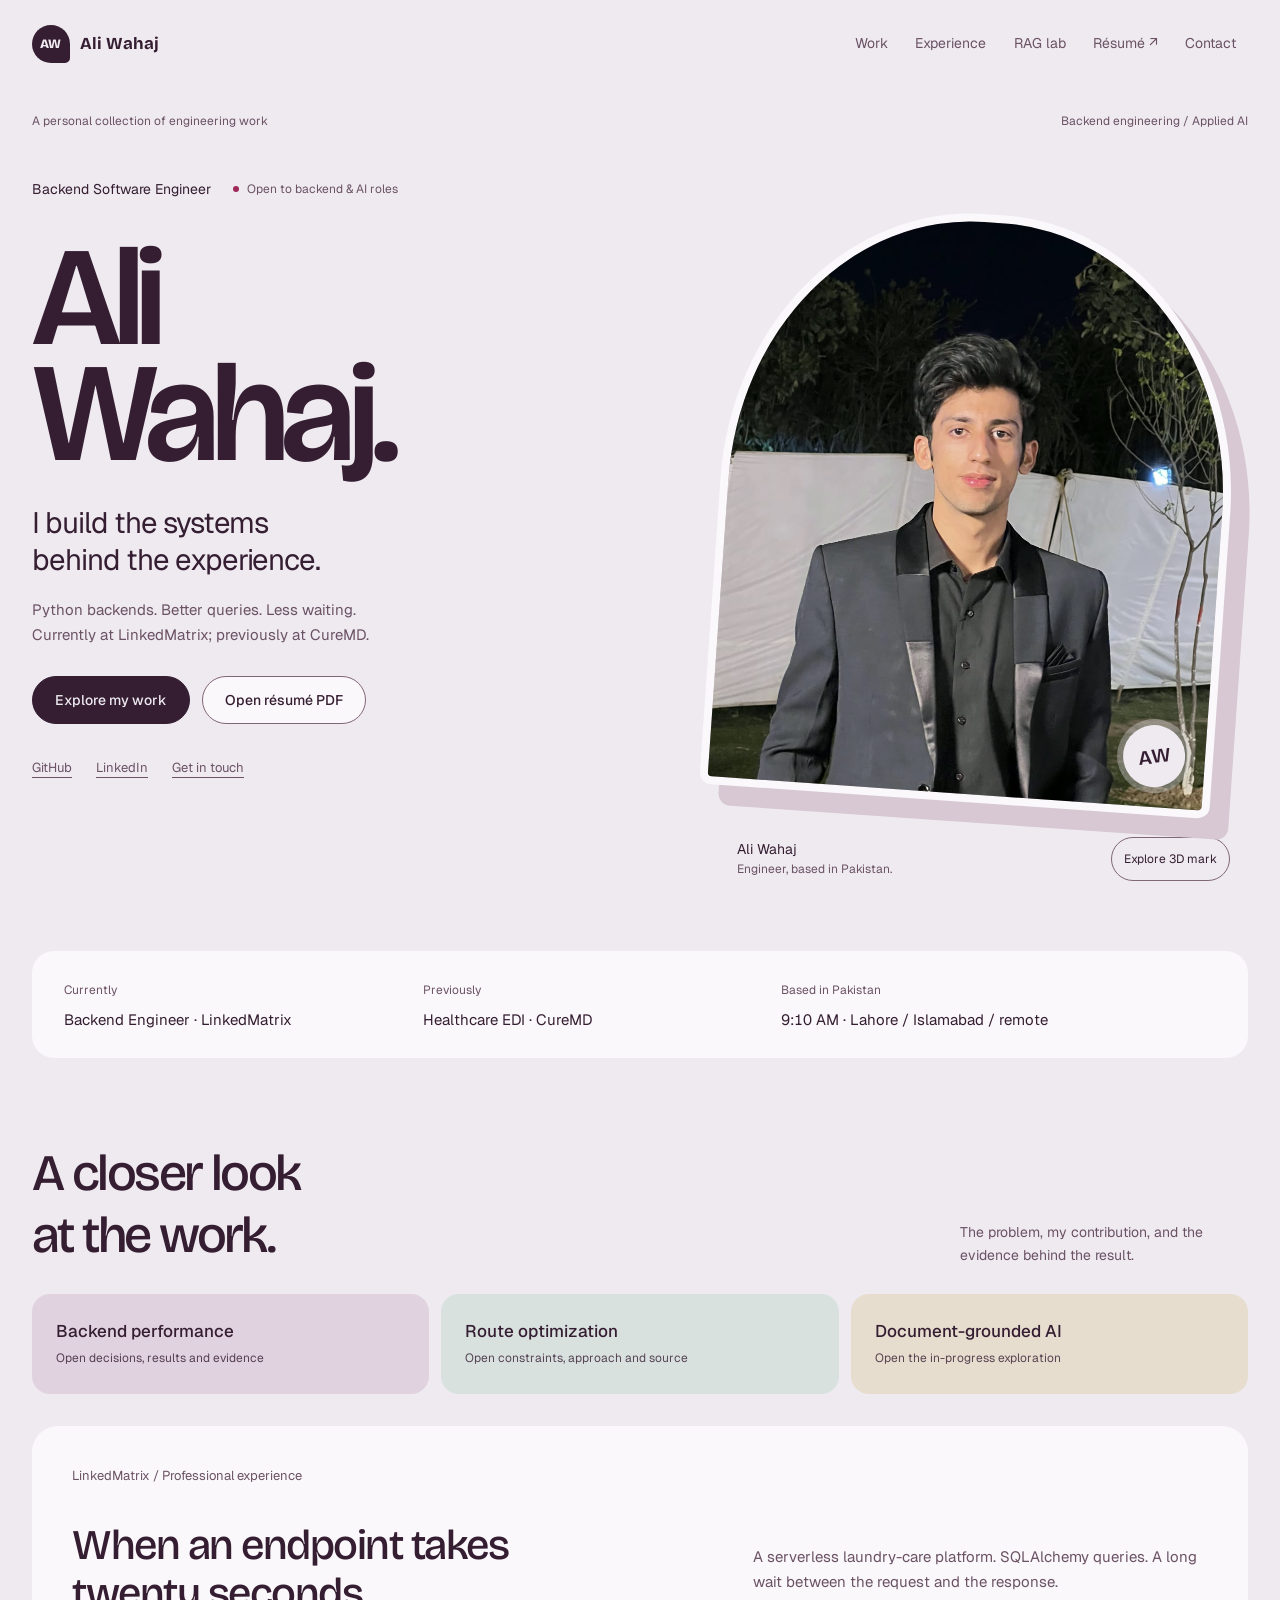
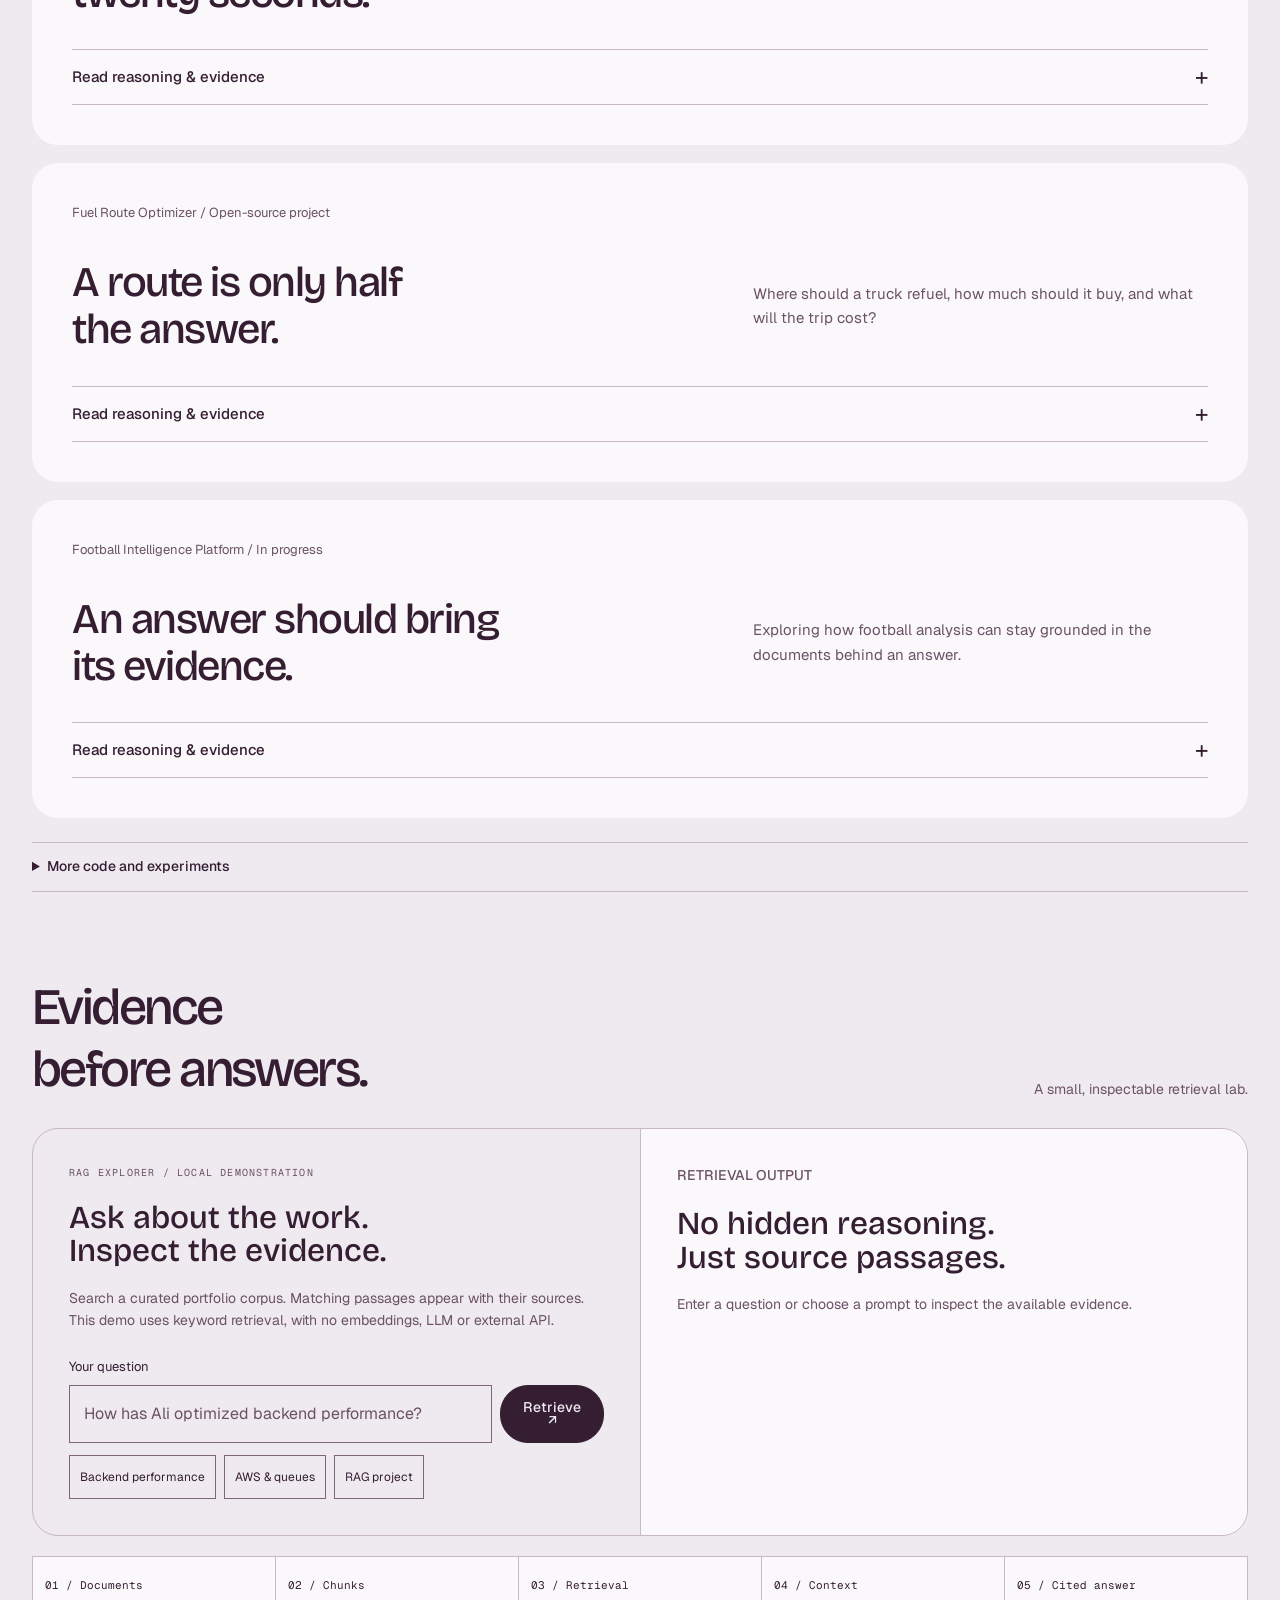
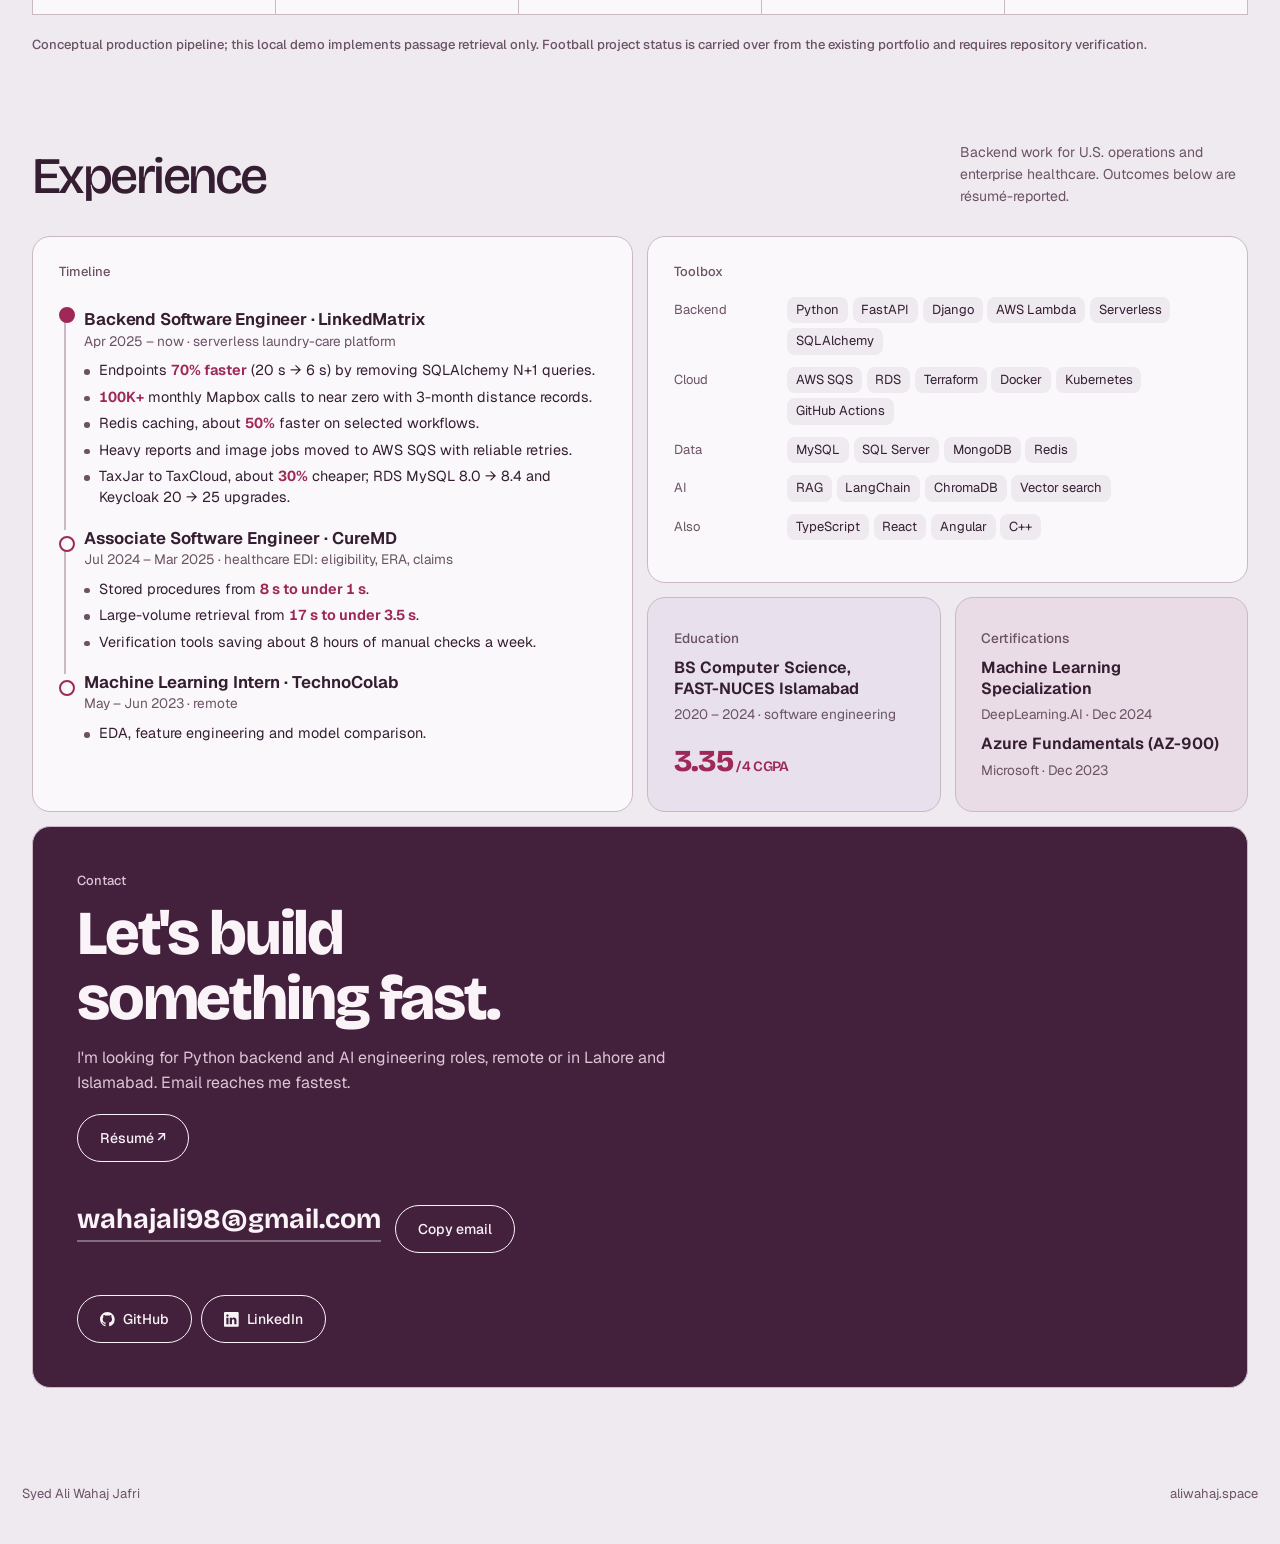
==== commit 799c31e2: "Center personal identity with a portrait atelier design" ====
--- a/index.html
+++ b/index.html
@@ -5,7 +5,7 @@
 <meta name="viewport" content="width=device-width, initial-scale=1, viewport-fit=cover">
 <title>Ali Wahaj | Backend Software Engineer</title>
 <meta name="description" content="Ali Wahaj, backend software engineer in Pakistan. Python, AWS Lambda, SQLAlchemy, Redis and SQS, plus RAG and retrieval systems.">
-<meta name="theme-color" content="#101629">
+<meta name="theme-color" content="#eeeaf0">
 <meta name="author" content="Syed Ali Wahaj Jafri">
 <link rel="canonical" href="https://aliwahaj.space/">
 <link rel="icon" href="data:image/svg+xml,%3Csvg xmlns='http://www.w3.org/2000/svg' viewBox='0 0 32 32'%3E%3Crect x='2' y='2' width='16' height='16' rx='5' fill='%23101318'/%3E%3Crect x='20' y='2' width='10' height='10' rx='3.5' fill='%231D4ED8'/%3E%3Crect x='20' y='14' width='10' height='16' rx='3.5' fill='%2308724A'/%3E%3Crect x='2' y='20' width='16' height='10' rx='3.5' fill='%23B03A0E'/%3E%3C/svg%3E">
@@ -230,9 +230,9 @@
 footer { padding-block: 0.5rem 2.5rem; color: var(--muted); font-size: 0.8125rem; }
 footer .wrap { display: flex; flex-wrap: wrap; justify-content: space-between; gap: 0.5rem 1.5rem; padding-inline: max(1.4rem, env(safe-area-inset-left, 0px)) max(1.4rem, env(safe-area-inset-right, 0px)); }
 </style>
-<link rel="stylesheet" href="living.css?v=casebook-3d-1">
-<link rel="stylesheet" href="case-studies.css?v=casebook-3d-1">
-<link rel="stylesheet" href="identity.css?v=casebook-3d-1">
+<link rel="stylesheet" href="living.css?v=portrait-atelier-1">
+<link rel="stylesheet" href="case-studies.css?v=portrait-atelier-1">
+<link rel="stylesheet" href="identity.css?v=portrait-atelier-1">
 </head>
 <body>
 <a class="skip" href="#top">Skip to content</a>
@@ -251,39 +251,22 @@
 </header>
 <main id="top" tabindex="-1">
 <div class="wrap">
-<div class="casebook-heading"><span>Ali Wahaj’s engineering casebook</span><span>Backend · Infrastructure · Applied AI</span></div>
+<div class="casebook-heading"><span>A personal collection of engineering work</span><span>Backend engineering / Applied AI</span></div>
 <!-- ===== Hero bento ===== -->
-<section class="bento hero" aria-label="Introduction">
-<div class="tile intro c2 r2 m2" style="--i:0">
-<span class="pill"><i aria-hidden="true"></i>Open to backend and AI roles</span>
-<div class="identity-row"><p class="identity">Ali Wahaj / Backend Software Engineer</p><button class="model-open" id="model-open" type="button" aria-haspopup="dialog"><span aria-hidden="true">◇</span> Explore 3D mark</button></div><h1>The work behind<br>less waiting.</h1>
-<p class="role">I build the systems behind the experience.</p>
-<p class="lede">Python backends at LinkedMatrix. Previously, healthcare EDI at CureMD. Here are the bottlenecks, decisions and results behind my work.</p>
-<div class="cta push">
-<a class="btn solid" href="#work">Read the case studies</a><a class="btn" href="Ali-Wahaj-Resume.pdf">Résumé ↗</a>
-<a class="btn" href="https://github.com/WahajAli14" target="_blank" rel="noopener"><svg viewBox="0 0 16 16" aria-hidden="true"><use href="#i-gh"/></svg>GitHub</a>
-<a class="btn" href="https://www.linkedin.com/in/syed-wahaj" target="_blank" rel="noopener"><svg viewBox="0 0 16 16" aria-hidden="true"><use href="#i-li"/></svg>LinkedIn</a>
-</div>
-</div>
-<div class="neural request-journey" data-trace="after" aria-labelledby="journey-title">
-<div class="trace-heading"><span>Inside a request</span><span class="trace-kind">Illustrative replay</span></div>
-<h2 id="journey-title">Same endpoint.<br>Less waiting.</h2>
-<div class="trace-choices" role="group" aria-label="Compare endpoint versions">
-<button type="button" data-trace-mode="before" aria-pressed="false">Original <span>20 s</span></button>
-<button type="button" data-trace-mode="after" aria-pressed="true">Optimized <span>6 s</span></button>
-</div>
-<div class="trace-diagram" role="img" aria-label="Conceptual request path: a Python endpoint reads related data through SQLAlchemy, then returns a response. The optimized version avoids N+1 queries.">
-<div class="trace-stations"><span>Request</span><span>Python API</span><span>Database</span><span>Response</span></div>
-<div class="trace-track"><div class="trace-budget"><div class="trace-progress"></div></div><span class="trace-scale">20 s reference</span></div>
-<div class="query-study"><div class="query-label">Related data reads</div><div class="query-original" aria-hidden="true"><i></i><i></i><i></i><i></i><i></i></div><div class="query-optimized" aria-hidden="true"><i></i></div><p class="query-caption" id="trace-caption">N+1 queries removed; less repeated work.</p></div>
-</div>
-<div class="trace-outcome" role="status" aria-live="polite"><strong id="trace-time">6 s</strong><p id="trace-outcome">70% lower response time on selected high-volume endpoints.</p></div>
-<p class="trace-source">20 s → 6 s is résumé-reported. The structure and compressed replay are illustrative; individual query timings are not measured here.</p>
-<div class="trace-footer"><a href="#case-backend">Read the backend case study</a><button type="button" id="motion" data-motion-control aria-pressed="false">Pause motion</button></div>
-</div></section>
+<section class="bento hero portrait-hero" aria-label="Introduction">
+<div class="tile intro">
+<div class="hero-intro-line"><p class="identity">Backend Software Engineer</p><span class="open-status">Open to backend &amp; AI roles</span></div>
+<h1>Ali<br>Wahaj<span class="name-dot" aria-hidden="true">.</span></h1>
+<p class="role">I build the systems<br>behind the experience.</p>
+<p class="lede">Python backends. Better queries. Less waiting.<br>Currently at LinkedMatrix; previously at CureMD.</p>
+<div class="cta"><a class="btn solid" href="#work">Explore my work</a><a class="btn" href="Ali-Wahaj-Resume.pdf">Open résumé PDF</a></div>
+<div class="hero-social"><a href="https://github.com/WahajAli14" target="_blank" rel="noopener">GitHub</a><a href="https://www.linkedin.com/in/syed-wahaj" target="_blank" rel="noopener">LinkedIn</a><a href="#contact">Get in touch</a></div>
+</div>
+<figure class="portrait-object" id="portrait-object"><div class="portrait-mat"><img src="assets/ali-portrait.jpeg" alt="Ali Wahaj wearing a dark suit." width="1200" height="1600" fetchpriority="high"><span class="portrait-seal" aria-hidden="true">AW</span></div><figcaption><span>Ali Wahaj<br><small>Engineer, based in Pakistan.</small></span><button class="model-open" id="model-open" type="button" aria-haspopup="dialog">Explore 3D mark</button></figcaption></figure>
+</section>
 <aside class="career-strip" aria-label="Career at a glance"><div><span>Currently</span><p>Backend Engineer · LinkedMatrix</p></div><div><span>Previously</span><p>Healthcare EDI · CureMD</p></div><div><span>Based in Pakistan</span><p><time id="clock">PKT</time> · Lahore / Islamabad / remote</p></div></aside>
 <!-- ===== Case studies ===== -->
-<div class="sec" id="work"><h2>Work, unpacked.</h2><p>The problem, my contribution, and the evidence behind the result.</p></div>
+<div class="sec" id="work"><h2>A closer look at the work.</h2><p>The problem, my contribution, and the evidence behind the result.</p></div>
 <nav class="case-index" id="case-index" tabindex="-1" aria-label="Case study index">
 <a href="#case-backend"><strong>Backend performance</strong><span>Open decisions, results and evidence</span></a>
 <a href="#case-routing"><strong>Route optimization</strong><span>Open constraints, approach and source</span></a>
@@ -300,7 +283,22 @@
 <section><h4>Engineering rationale</h4><p>Removing N+1 queries reduces repeated related-data reads at their source. Caching can reduce repeated work further; queueing heavy jobs keeps that work outside the request path. These mechanisms solve different bottlenecks.</p></section><section><h4>A decision worth showing</h4><p>Reusable distance records reduced 100K+ monthly Mapbox calls to near zero. The records expired after three months to keep location data updated.</p></section>
 <details><summary>Evidence and scope</summary><p>The 70% reduction applies to the selected endpoints described in my résumé. Redis improved selected workflows by approximately 50%; that is a separate result. The diagram is a conceptual explanation, not a production trace. Number validation and repeated-message prevention reduced proxy messaging costs by 50%; the TaxJar-to-TaxCloud migration reduced tax-processing costs by approximately 30%. These are separate résumé-reported outcomes. Employer source and production logs are not included.</p></details>
 <div class="case-links"><a class="case-source" href="Ali-Wahaj-Resume.pdf">Source: original résumé PDF</a><a href="#case-index">Back to studies</a></div>
-</div><div class="case-evidence"><div class="tile sim-tile c2 r2 m2" style="--i:6" role="group" aria-labelledby="sim-title">
+</div><div class="case-evidence"><div class="neural request-journey" data-trace="after" aria-labelledby="journey-title">
+<div class="trace-heading"><span>Inside a request</span><span class="trace-kind">Illustrative replay</span></div>
+<h4 id="journey-title">Same endpoint.<br>Less waiting.</h4>
+<div class="trace-choices" role="group" aria-label="Compare endpoint versions">
+<button type="button" data-trace-mode="before" aria-pressed="false">Original <span>20 s</span></button>
+<button type="button" data-trace-mode="after" aria-pressed="true">Optimized <span>6 s</span></button>
+</div>
+<div class="trace-diagram" role="img" aria-label="Conceptual request path: a Python endpoint reads related data through SQLAlchemy, then returns a response. The optimized version avoids N+1 queries.">
+<div class="trace-stations"><span>Request</span><span>Python API</span><span>Database</span><span>Response</span></div>
+<div class="trace-track"><div class="trace-budget"><div class="trace-progress"></div></div><span class="trace-scale">20 s reference</span></div>
+<div class="query-study"><div class="query-label">Related data reads</div><div class="query-original" aria-hidden="true"><i></i><i></i><i></i><i></i><i></i></div><div class="query-optimized" aria-hidden="true"><i></i></div><p class="query-caption" id="trace-caption">N+1 queries removed; less repeated work.</p></div>
+</div>
+<div class="trace-outcome" role="status" aria-live="polite"><strong id="trace-time">6 s</strong><p id="trace-outcome">70% lower response time on selected high-volume endpoints.</p></div>
+<p class="trace-source">20 s → 6 s is résumé-reported. The structure and compressed replay are illustrative; individual query timings are not measured here.</p>
+<div class="trace-footer"><a href="#case-backend">Read the backend case study</a><button type="button" id="motion" data-motion-control aria-pressed="false">Pause motion</button></div>
+</div><div class="tile sim-tile c2 r2 m2" style="--i:6" role="group" aria-labelledby="sim-title">
 <div class="sim-head">
 <div>
 <h4 id="sim-title">Mission Control</h4>
@@ -472,11 +470,12 @@
 <span>aliwahaj.space</span>
 </div>
 </footer>
-<dialog id="model-dialog" aria-labelledby="model-title"><div class="model-dialog-head"><div><p class="label">Interactive identity study</p><h2 id="model-title">A mark with dimension.</h2></div><button type="button" id="model-close" class="model-button">Close 3D view</button></div><p class="model-description">An original AW monogram model. This is a 3D identity prototype, not a likeness portrait. Use the controls or drag to explore it.</p><div id="model-stage"><div class="model-poster" aria-hidden="true">AW</div></div><p id="model-status" role="status">The 3D viewer loads only when opened.</p><div class="model-controls"><button type="button" id="model-left" disabled>Rotate left</button><button type="button" id="model-right" disabled>Rotate right</button><button type="button" id="model-reset" disabled>Reset view</button><button type="button" id="model-retry" hidden>Retry 3D viewer</button><a href="assets/aw-monogram.glb" download>Download the 3D model</a></div><p class="model-note">A likeness-based portrait is pending a confirmed reference photo. No personal photos are sent to a modelling service by this viewer.</p></dialog>
-<script src="motion.js?v=casebook-3d-1"></script>
-<script src="simulation.js?v=casebook-3d-1"></script>
-<script src="living.js?v=casebook-3d-1"></script>
-<script src="journey.js?v=casebook-3d-1"></script>
-<script src="model.js?v=casebook-3d-1"></script>
+<dialog id="model-dialog" aria-labelledby="model-title"><div class="model-dialog-head"><div><p class="label">Interactive identity study</p><h2 id="model-title">A mark with dimension.</h2></div><button type="button" id="model-close" class="model-button">Close 3D view</button></div><p class="model-description">An original AW monogram model. This is a 3D identity prototype, not a likeness portrait. Use the controls or drag to explore it.</p><div id="model-stage"><div class="model-poster" aria-hidden="true">AW</div></div><p id="model-status" role="status">The 3D viewer loads only when opened.</p><div class="model-controls"><button type="button" id="model-left" disabled>Rotate left</button><button type="button" id="model-right" disabled>Rotate right</button><button type="button" id="model-reset" disabled>Reset view</button><button type="button" id="model-retry" hidden>Retry 3D viewer</button><a href="assets/aw-monogram.glb" download>Download the 3D model</a></div><p class="model-note">Portrait references have been selected; a generated likeness is still in development. No personal photos are sent to a modelling service by this viewer.</p></dialog>
+<script src="motion.js?v=portrait-atelier-1"></script>
+<script src="simulation.js?v=portrait-atelier-1"></script>
+<script src="living.js?v=portrait-atelier-1"></script>
+<script src="journey.js?v=portrait-atelier-1"></script>
+<script src="model.js?v=portrait-atelier-1"></script>
+<script src="portrait.js?v=portrait-atelier-1"></script>
 </body>
 </html>
--- a/identity.css
+++ b/identity.css
@@ -1,5 +1,5 @@
-/* Ink, periwinkle and paper: a deliberate change from the green observatory. */
-:root{--bg:#101629;--tile:#18213a;--ink:#f2efe9;--muted:#b9c3d6;--line:#3e4a6c;--control-line:#8795be;--mint:#b0a9ff;--blue:#b0a9ff;--coral:#edc08c;--lilac:#c2b8ef;--sun:#d1c9fa;--blue-bg:#1b2744;--mint-bg:#19243c;--coral-bg:#20253b;--lilac-bg:#202644;--sun-bg:#202744;--inv-bg:#dedcff;--inv-ink:#1b2040;--inv-muted:#39446c}
+/* Portrait atelier: mineral surfaces, wine ink and rose. Fixed appearance. */
+:root{--bg:#eeeaf0;--tile:#faf8fb;--ink:#351e32;--muted:#6b5265;--line:#c8b9c5;--control-line:#806778;--mint:#9e2857;--blue:#9e2857;--coral:#81501a;--lilac:#7057a0;--sun:#654e17;--blue-bg:#e8e1ed;--mint-bg:#e9dce6;--coral-bg:#f0e4d8;--lilac-bg:#e6dff0;--sun-bg:#efe6cd;--inv-bg:#43213c;--inv-ink:#faf3f8;--inv-muted:#ddc5d6;color-scheme:light}
 .case-disclosure>summary{display:flex;align-items:center;justify-content:space-between;gap:20px;min-height:56px;padding:14px 0;border-block:1px solid var(--control-line);font-size:.9375rem;list-style:none}
 .case-disclosure>summary::-webkit-details-marker{display:none}.case-disclosure>summary::marker{content:''}.case-toggle{font:400 1.5rem/1 var(--body)}.case-close-label{display:none}.case-disclosure[open]>.case-layout{margin-top:32px}.case-disclosure[open]>summary .case-open-label{display:none}.case-disclosure[open]>summary .case-close-label{display:inline}.case-disclosure[open]>summary .case-toggle{transform:rotate(45deg)}.case-disclosure[open]>summary{margin-bottom:0}.case-heading .case-summary{margin-bottom:24px}
 @media(prefers-reduced-motion:no-preference){.case-toggle{transition:transform 150ms ease-out}.case-disclosure[open]>.case-layout{animation:case-reveal 220ms ease-out both}}
@@ -13,3 +13,14 @@
 @media(max-width:600px){#model-dialog{padding:18px}.model-dialog-head{flex-wrap:wrap;gap:12px}.model-dialog-head h2{font-size:1.625rem}#model-stage{height:280px}.identity-row{gap:8px}.model-open{font-size:.75rem}}
 
 .paused .case-disclosure[open]>.case-layout{animation:none!important}
+/* The personal opening has its own composition; the technical replay lives with its case. */
+.top{background:color-mix(in srgb,var(--bg) 95%,transparent);border:0}.top .wrap{padding-block:22px}.mark b{border:0;background:var(--ink);color:var(--bg);border-radius:50% 50% 5px 50%;width:38px;height:38px}.top nav a{font-size:.875rem}.casebook-heading{padding-block:12px 22px;border-bottom:0;font-size:.75rem}
+.portrait-hero{position:relative;display:grid;grid-template-columns:minmax(0,1.1fr) minmax(0,.9fr);gap:40px;padding:26px 0 70px;isolation:isolate}.portrait-hero .intro{grid-column:auto;padding:0;min-height:0;border:0;display:block;z-index:2}.hero-intro-line{display:flex;align-items:center;gap:22px;flex-wrap:wrap}.hero-intro-line .identity{margin:0;font-size:.875rem;color:var(--ink);letter-spacing:0}.open-status{display:inline-flex;align-items:center;gap:8px;color:var(--muted);font-size:.75rem}.open-status::before{content:'';width:6px;height:6px;background:var(--mint);border-radius:50%}.portrait-hero .intro h1{font:600 clamp(5.5rem,11vw,10rem)/.82 var(--display);letter-spacing:-.05em;margin:40px 0 34px;max-width:6ch;position:relative}.portrait-hero .intro h1 .name-dot{color:var(--ink)}.portrait-hero .intro .role{font-size:clamp(1.5rem,2.3vw,2rem);line-height:1.25;letter-spacing:-.035em;margin-top:0}.portrait-hero .intro .lede{font-size:.9375rem;line-height:1.7;margin-top:18px;max-width:45ch}.portrait-hero .cta{margin-top:28px;gap:12px}.btn{border-radius:28px;padding:14px 22px;font-size:.875rem;font-weight:500;min-height:48px}.btn.solid{background:var(--ink);color:var(--bg);border-color:var(--ink)}.hero-social{display:flex;gap:24px;margin-top:22px;flex-wrap:wrap}.hero-social a{font-size:.8125rem;min-height:44px;display:inline-flex;align-items:center;text-underline-offset:5px;color:var(--muted)}
+.portrait-object{margin:35px 18px 0 0;align-self:center;min-width:0;perspective:1000px;z-index:1}.portrait-mat{position:relative;aspect-ratio:4/4.6;background:#d4c5ce;border-radius:48% 48% 12px 12px;overflow:hidden;border:8px solid var(--tile);box-shadow:20px 20px 0 #d7c8d3;transform:rotate(4deg);transform-style:preserve-3d;transition:transform 300ms ease-out;will-change:auto}.portrait-mat img{width:100%;height:100%;object-fit:cover;object-position:50% 44%;transform:scale(1.23);display:block}.portrait-seal{position:absolute;bottom:20px;right:20px;width:62px;height:62px;background:var(--bg);border-radius:50%;display:grid;place-items:center;font:600 1.25rem var(--display);transform:rotate(-10deg);box-shadow:0 0 0 6px #eeeaf055}.portrait-object figcaption{display:flex;align-items:center;justify-content:space-between;gap:12px;font-size:.875rem;line-height:1.4;margin:36px 0 0 18px}.portrait-object small{font-size:.75rem;color:var(--muted)}.model-open{border-radius:999px;color:var(--ink);font-size:.75rem}
+.career-strip{background:var(--tile);border:0;border-radius:22px;padding:26px 32px;gap:24px}.career-strip p{font-size:.9375rem}.career-strip span{font-size:.75rem}.sec{margin-block:85px 28px;align-items:end}.sec h2{font-size:clamp(2.25rem,4vw,3.75rem);font-weight:500;max-width:13ch;letter-spacing:-.05em}.sec p{max-width:32ch;line-height:1.6;font-size:.875rem}.section-no{display:none}
+.case-index{border:0;gap:12px;margin-bottom:32px}.case-index a{padding:22px 24px;border-radius:18px;background:#e0d2df;min-height:100px;position:relative}.case-index a:nth-child(2){background:#d9e1df}.case-index a:nth-child(3){background:#e6ddcf}.case-index strong{font-size:1.0625rem;font-weight:500}.case-index span{font-size:.75rem;color:var(--ink);opacity:.8}.case-index a[aria-current=location]{box-shadow:inset 0 0 0 2px var(--ink)}.case-study{border:0;background:var(--tile);padding:40px;border-radius:26px;margin-block:18px}.case-context{font-size:.8125rem;margin-bottom:20px}.case-heading{display:grid;grid-template-columns:minmax(0,1fr) minmax(0,.72fr);gap:16px 48px;align-items:center}.case-context{grid-column:1/-1}.case-heading h3{font-size:clamp(2rem,3.3vw,3rem);line-height:1.12;max-width:20ch}.case-heading .case-summary{margin:0;font-size:.9375rem;line-height:1.65}.case-disclosure{margin-top:32px}.case-disclosure>summary{border-color:var(--line);min-height:56px}.case-layout{gap:40px}.case-evidence .request-journey{margin:0 0 28px;padding:24px;background:var(--bg);border:0;border-radius:18px;min-height:0}.request-journey h4{font:500 1.875rem/1.15 var(--display);letter-spacing:-.035em}.case-evidence .sim-tile,.case-evidence .route,.retrieval-evidence{border-radius:18px;background:var(--bg);border-color:var(--line)}.trace-progress{background:var(--mint)}.readout{background:var(--tile)}.rag-grid{border-radius:26px;overflow:hidden;border-color:var(--line)}.tile{border-radius:18px}.tags span{font-family:var(--body);border-radius:999px;font-size:.75rem}.model-dialog-head h2{font-size:2rem}#model-dialog{border-radius:22px}#model-stage{background:radial-gradient(ellipse at center,#e5d8e3,#c9b7c6)}
+@media(hover:hover){.btn.solid:hover{background:var(--mint);color:var(--tile)}.hero-social a:hover{color:var(--ink)}.case-index a:hover{box-shadow:inset 0 0 0 1px var(--control-line)}}
+@media(max-width:1000px){.portrait-hero{gap:24px}.portrait-hero .intro{padding:0}.portrait-hero .intro h1{font-size:clamp(5.5rem,12vw,8rem)}.portrait-object{margin-right:12px}.portrait-object figcaption{flex-wrap:wrap}.case-heading{gap:20px}.case-study{padding:30px}}
+@media(max-width:700px){.top .wrap{padding-block:12px}.top nav a{font-size:.75rem}.casebook-heading{padding:8px 0 18px}.portrait-hero{grid-template-columns:minmax(0,1fr);padding:18px 0 40px;gap:28px}.portrait-hero .intro{grid-column:auto;padding:0}.hero-intro-line{gap:10px 16px}.hero-intro-line .identity{font-size:.8125rem}.open-status{font-size:.6875rem}.portrait-hero .intro h1{font-size:clamp(5.5rem,22vw,9rem);margin:30px 0 24px}.portrait-hero .intro .role{font-size:1.625rem}.portrait-hero .intro .lede{font-size:.9375rem}.portrait-hero .cta{gap:10px}.portrait-hero .btn{padding:13px 18px;font-size:.8125rem}.hero-social{margin-top:12px}.portrait-object{width:min(80%,380px);justify-self:center;margin:0 12px 0 0}.portrait-mat{box-shadow:12px 14px 0 #d7c8d3;border-width:6px}.portrait-object figcaption{margin:28px 0 0 8px}.portrait-seal{width:48px;height:48px;bottom:16px;right:16px;font-size:1rem}.career-strip{padding:24px;border-radius:18px;gap:18px}.sec{margin-top:60px;gap:14px}.sec h2{font-size:2.5rem}.case-index{grid-template-columns:minmax(0,1fr);gap:10px;margin-bottom:24px}.case-index a{padding:18px 20px;min-height:86px;border-radius:14px}.case-index a+a{border:0}.case-study{padding:24px 20px;border-radius:20px;margin-block:14px}.case-heading{grid-template-columns:minmax(0,1fr);gap:18px}.case-context{margin-bottom:0}.case-heading h3{font-size:2rem}.case-heading .case-summary{font-size:.9375rem}.case-disclosure{margin-top:24px}.case-disclosure>summary{font-size:.875rem}.case-layout{gap:28px}.case-evidence .request-journey{padding:20px}.case-evidence .sim-head{padding:18px}.rag-grid>div{padding:24px 20px}.portrait-hero .intro h1,.portrait-hero .intro .lede,.portrait-hero .cta{animation:none!important}}
+@media(prefers-reduced-motion:reduce){.portrait-mat{transition:none;transform:none}}
+.paused .portrait-mat{transition:none;transform:rotate(4deg)!important}
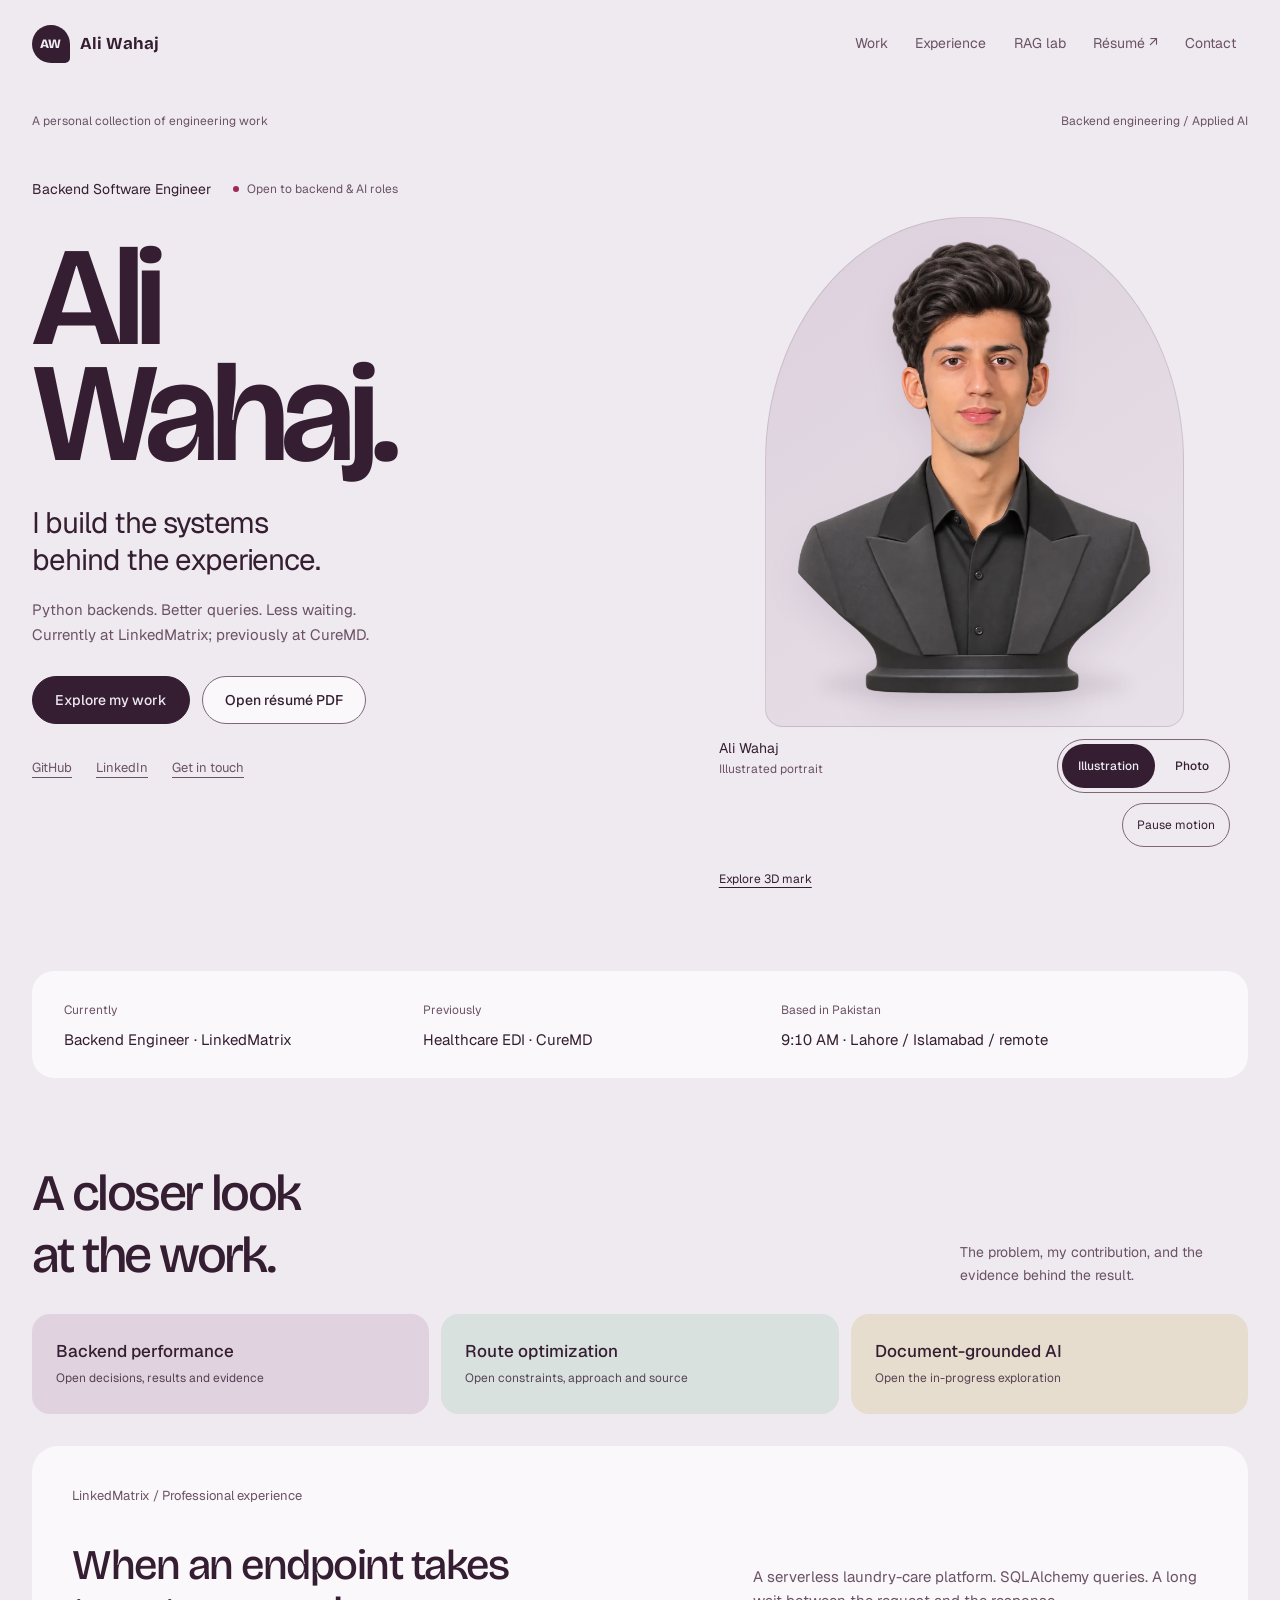
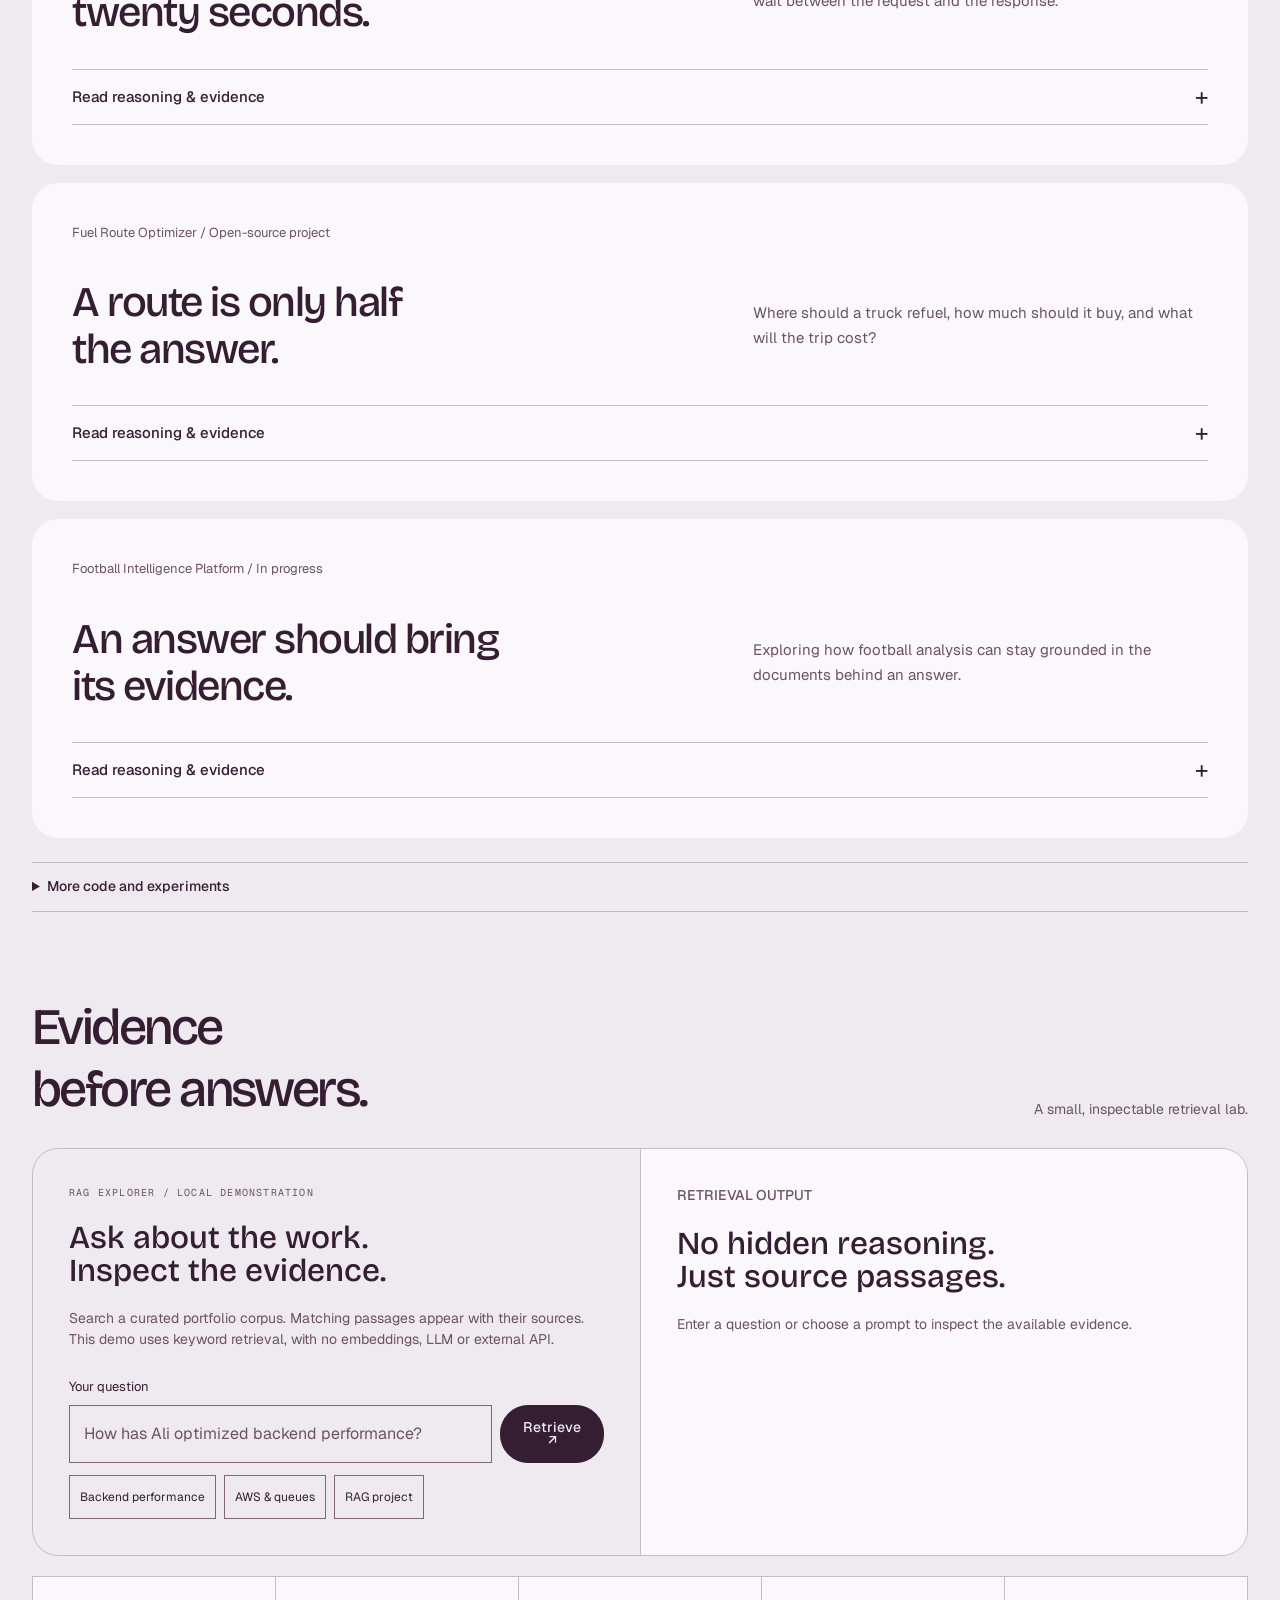
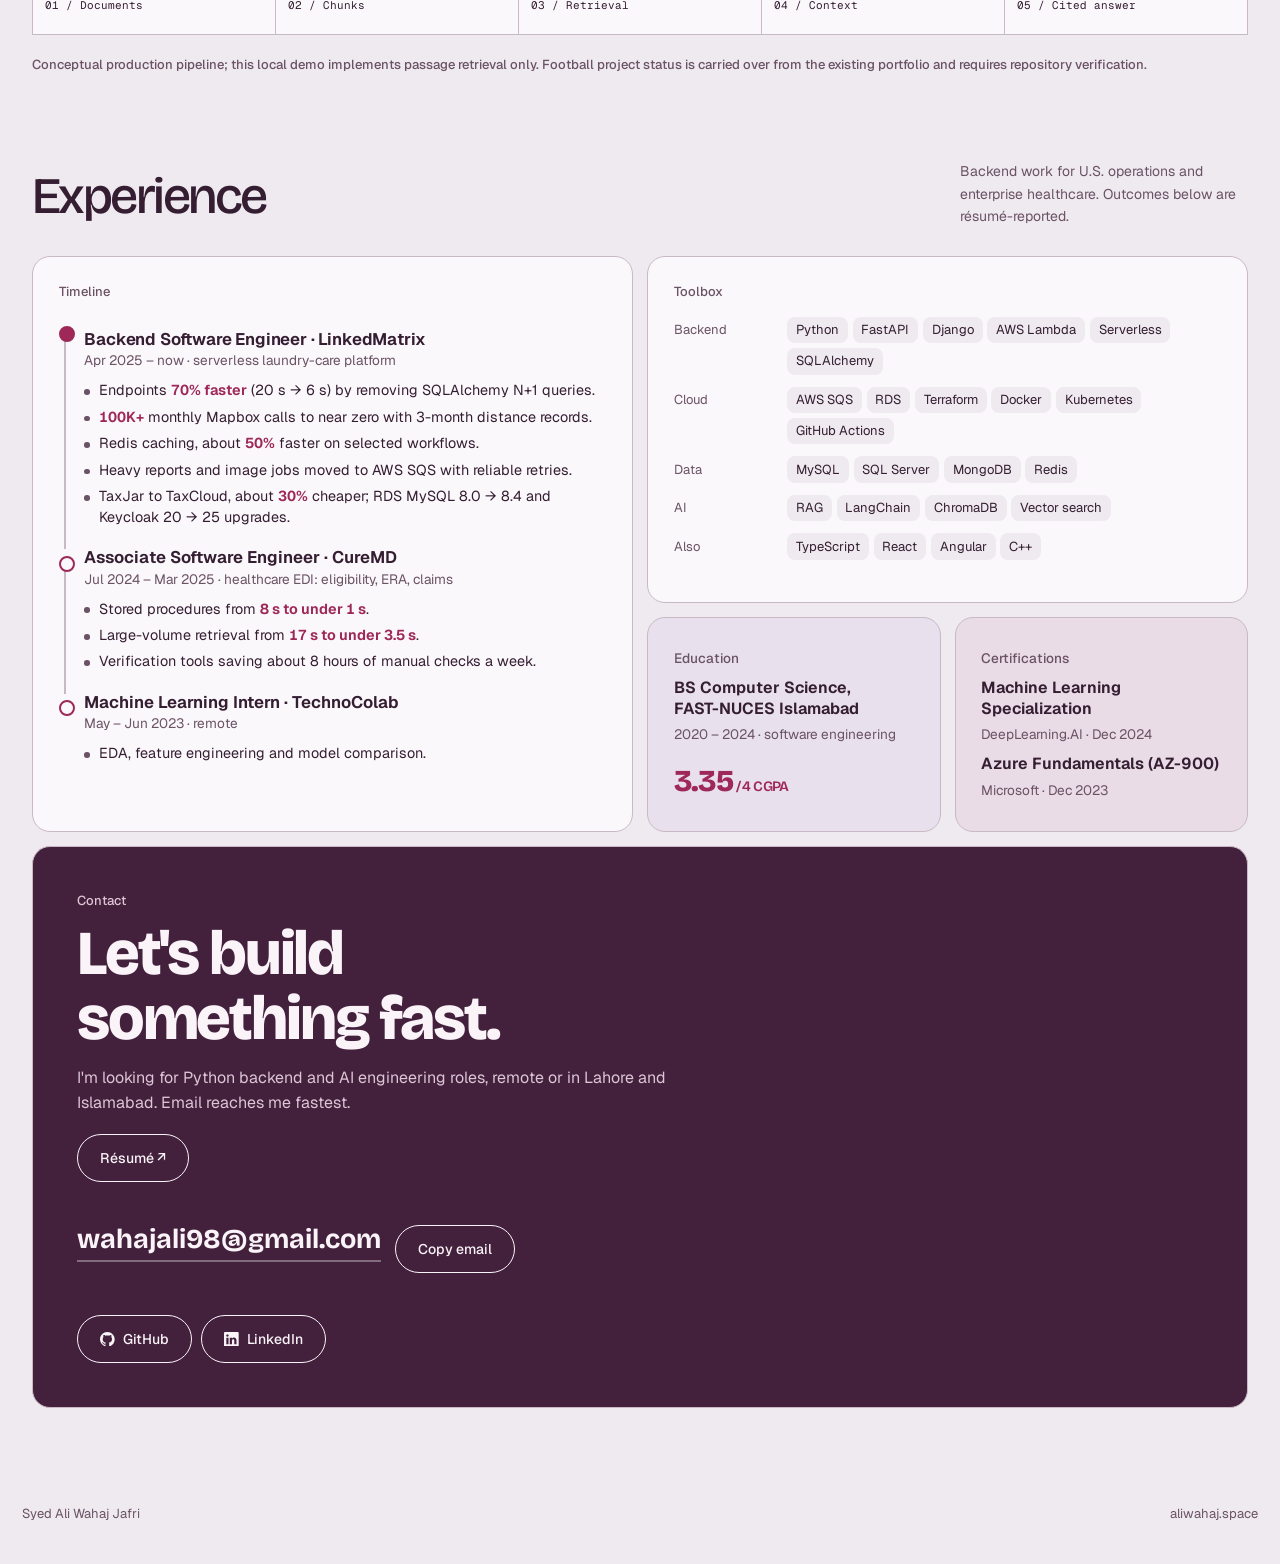
==== commit a90e72b2: "Add an animated illustrated portrait with photo and motion controls" ====
--- a/index.html
+++ b/index.html
@@ -230,9 +230,9 @@
 footer { padding-block: 0.5rem 2.5rem; color: var(--muted); font-size: 0.8125rem; }
 footer .wrap { display: flex; flex-wrap: wrap; justify-content: space-between; gap: 0.5rem 1.5rem; padding-inline: max(1.4rem, env(safe-area-inset-left, 0px)) max(1.4rem, env(safe-area-inset-right, 0px)); }
 </style>
-<link rel="stylesheet" href="living.css?v=portrait-atelier-1">
-<link rel="stylesheet" href="case-studies.css?v=portrait-atelier-1">
-<link rel="stylesheet" href="identity.css?v=portrait-atelier-1">
+<link rel="stylesheet" href="living.css?v=animated-portrait-1">
+<link rel="stylesheet" href="case-studies.css?v=animated-portrait-1">
+<link rel="stylesheet" href="identity.css?v=animated-portrait-1">
 </head>
 <body>
 <a class="skip" href="#top">Skip to content</a>
@@ -262,7 +262,7 @@
 <div class="cta"><a class="btn solid" href="#work">Explore my work</a><a class="btn" href="Ali-Wahaj-Resume.pdf">Open résumé PDF</a></div>
 <div class="hero-social"><a href="https://github.com/WahajAli14" target="_blank" rel="noopener">GitHub</a><a href="https://www.linkedin.com/in/syed-wahaj" target="_blank" rel="noopener">LinkedIn</a><a href="#contact">Get in touch</a></div>
 </div>
-<figure class="portrait-object" id="portrait-object"><div class="portrait-mat"><img src="assets/ali-portrait.jpeg" alt="Ali Wahaj wearing a dark suit." width="1200" height="1600" fetchpriority="high"><span class="portrait-seal" aria-hidden="true">AW</span></div><figcaption><span>Ali Wahaj<br><small>Engineer, based in Pakistan.</small></span><button class="model-open" id="model-open" type="button" aria-haspopup="dialog">Explore 3D mark</button></figcaption></figure>
+<figure class="portrait-object" id="portrait-object" data-portrait="illustration"><div class="portrait-mat"><span class="portrait-halo" aria-hidden="true"></span><div class="portrait-drift"><img id="portrait-image" src="assets/ali-bust.webp" alt="Stylized illustrated bust of Ali Wahaj in a charcoal suit." width="900" height="823" fetchpriority="high"></div><span class="portrait-ground" aria-hidden="true"></span></div><figcaption><span>Ali Wahaj<br><small id="portrait-kind">Illustrated portrait</small></span><div class="portrait-actions"><div class="portrait-choices" role="group" aria-label="Portrait appearance"><button type="button" data-portrait-choice="illustration" aria-pressed="true">Illustration</button><button type="button" data-portrait-choice="photo" aria-pressed="false">Photo</button></div><button type="button" class="portrait-motion motion-control" data-motion-control aria-pressed="false">Pause motion</button></div></figcaption><button class="model-open" id="model-open" type="button" aria-haspopup="dialog">Explore 3D mark</button></figure>
 </section>
 <aside class="career-strip" aria-label="Career at a glance"><div><span>Currently</span><p>Backend Engineer · LinkedMatrix</p></div><div><span>Previously</span><p>Healthcare EDI · CureMD</p></div><div><span>Based in Pakistan</span><p><time id="clock">PKT</time> · Lahore / Islamabad / remote</p></div></aside>
 <!-- ===== Case studies ===== -->
@@ -471,11 +471,11 @@
 </div>
 </footer>
 <dialog id="model-dialog" aria-labelledby="model-title"><div class="model-dialog-head"><div><p class="label">Interactive identity study</p><h2 id="model-title">A mark with dimension.</h2></div><button type="button" id="model-close" class="model-button">Close 3D view</button></div><p class="model-description">An original AW monogram model. This is a 3D identity prototype, not a likeness portrait. Use the controls or drag to explore it.</p><div id="model-stage"><div class="model-poster" aria-hidden="true">AW</div></div><p id="model-status" role="status">The 3D viewer loads only when opened.</p><div class="model-controls"><button type="button" id="model-left" disabled>Rotate left</button><button type="button" id="model-right" disabled>Rotate right</button><button type="button" id="model-reset" disabled>Reset view</button><button type="button" id="model-retry" hidden>Retry 3D viewer</button><a href="assets/aw-monogram.glb" download>Download the 3D model</a></div><p class="model-note">Portrait references have been selected; a generated likeness is still in development. No personal photos are sent to a modelling service by this viewer.</p></dialog>
-<script src="motion.js?v=portrait-atelier-1"></script>
-<script src="simulation.js?v=portrait-atelier-1"></script>
-<script src="living.js?v=portrait-atelier-1"></script>
-<script src="journey.js?v=portrait-atelier-1"></script>
-<script src="model.js?v=portrait-atelier-1"></script>
-<script src="portrait.js?v=portrait-atelier-1"></script>
+<script src="motion.js?v=animated-portrait-1"></script>
+<script src="simulation.js?v=animated-portrait-1"></script>
+<script src="living.js?v=animated-portrait-1"></script>
+<script src="journey.js?v=animated-portrait-1"></script>
+<script src="model.js?v=animated-portrait-1"></script>
+<script src="portrait.js?v=animated-portrait-1"></script>
 </body>
 </html>
--- a/identity.css
+++ b/identity.css
@@ -24,3 +24,11 @@
 @media(max-width:700px){.top .wrap{padding-block:12px}.top nav a{font-size:.75rem}.casebook-heading{padding:8px 0 18px}.portrait-hero{grid-template-columns:minmax(0,1fr);padding:18px 0 40px;gap:28px}.portrait-hero .intro{grid-column:auto;padding:0}.hero-intro-line{gap:10px 16px}.hero-intro-line .identity{font-size:.8125rem}.open-status{font-size:.6875rem}.portrait-hero .intro h1{font-size:clamp(5.5rem,22vw,9rem);margin:30px 0 24px}.portrait-hero .intro .role{font-size:1.625rem}.portrait-hero .intro .lede{font-size:.9375rem}.portrait-hero .cta{gap:10px}.portrait-hero .btn{padding:13px 18px;font-size:.8125rem}.hero-social{margin-top:12px}.portrait-object{width:min(80%,380px);justify-self:center;margin:0 12px 0 0}.portrait-mat{box-shadow:12px 14px 0 #d7c8d3;border-width:6px}.portrait-object figcaption{margin:28px 0 0 8px}.portrait-seal{width:48px;height:48px;bottom:16px;right:16px;font-size:1rem}.career-strip{padding:24px;border-radius:18px;gap:18px}.sec{margin-top:60px;gap:14px}.sec h2{font-size:2.5rem}.case-index{grid-template-columns:minmax(0,1fr);gap:10px;margin-bottom:24px}.case-index a{padding:18px 20px;min-height:86px;border-radius:14px}.case-index a+a{border:0}.case-study{padding:24px 20px;border-radius:20px;margin-block:14px}.case-heading{grid-template-columns:minmax(0,1fr);gap:18px}.case-context{margin-bottom:0}.case-heading h3{font-size:2rem}.case-heading .case-summary{font-size:.9375rem}.case-disclosure{margin-top:24px}.case-disclosure>summary{font-size:.875rem}.case-layout{gap:28px}.case-evidence .request-journey{padding:20px}.case-evidence .sim-head{padding:18px}.rag-grid>div{padding:24px 20px}.portrait-hero .intro h1,.portrait-hero .intro .lede,.portrait-hero .cta{animation:none!important}}
 @media(prefers-reduced-motion:reduce){.portrait-mat{transition:none;transform:none}}
 .paused .portrait-mat{transition:none;transform:rotate(4deg)!important}
+/* A small animated illustration, with an authentic photograph one action away. */
+.portrait-object{margin-top:12px}.portrait-object .portrait-mat{aspect-ratio:1/1.05;background:transparent;border:0;border-radius:0;overflow:visible;box-shadow:none;transform:none;transition:transform 150ms ease-out;isolation:isolate}.portrait-drift{position:absolute;inset:7% 0 5%;z-index:2;display:grid;place-items:center}.portrait-mat .portrait-drift img{display:block;width:100%;height:100%;object-fit:contain;object-position:center;transform:none;filter:drop-shadow(0 18px 16px #351e3214)}.portrait-halo{position:absolute;inset:5% 9% 0;border-radius:48% 48% 18px 18px;background:linear-gradient(145deg,#dcd0dc,#e8e1e9);border:1px solid #351e321f;z-index:0}.portrait-ground{position:absolute;bottom:5%;left:20%;right:20%;height:6%;border-radius:50%;background:#351e3217;filter:blur(8px);z-index:1}.portrait-object figcaption{margin:12px 0 0;align-items:flex-start;gap:18px}.portrait-actions{display:grid;gap:10px;justify-items:end}.portrait-choices{display:flex;gap:4px;padding:4px;border:1px solid var(--control-line);border-radius:999px}.portrait-choices button{border:0;border-radius:999px;min-height:44px;padding:9px 16px;background:transparent;color:var(--ink);font:500 .75rem/1.4 var(--body);cursor:pointer}.portrait-choices button[aria-pressed=true]{background:var(--ink);color:var(--bg)}.portrait-motion{border-radius:999px;font:400 .75rem/1.4 var(--body);padding:9px 14px}.portrait-object>.model-open{margin-top:10px;font-size:.75rem;min-height:44px;text-underline-offset:4px;border:0;padding:8px 0;text-decoration:underline}.portrait-object[data-portrait=photo] .portrait-mat{overflow:hidden;border-radius:48% 48% 16px 16px;background:var(--tile)}.portrait-object[data-portrait=photo] .portrait-drift{inset:0}.portrait-object[data-portrait=photo] .portrait-drift img{object-fit:cover;object-position:center 38%;transform:scale(1.15);filter:none}.portrait-object[data-portrait=photo] .portrait-halo,.portrait-object[data-portrait=photo] .portrait-ground{display:none}
+@media(prefers-reduced-motion:no-preference){.motion-ready .portrait-object[data-portrait=illustration] .portrait-drift{animation:portrait-breathe 8s ease-in-out infinite}.motion-ready .portrait-object[data-portrait=illustration] .portrait-ground{animation:portrait-shadow 8s ease-in-out infinite}}
+@keyframes portrait-breathe{0%,100%{transform:translateY(0)}50%{transform:translateY(-7px)}}
+@keyframes portrait-shadow{0%,100%{opacity:1;transform:scaleX(1)}50%{opacity:.7;transform:scaleX(.94)}}
+.portrait-object.offscreen .portrait-drift,.portrait-object.offscreen .portrait-ground{animation-play-state:paused!important}.paused .portrait-object .portrait-mat{transform:none!important;transition:none}.page-hidden .portrait-object .portrait-mat{transform:none!important;transition:none}
+@media(prefers-reduced-motion:reduce){.portrait-object .portrait-mat,.portrait-object .portrait-drift,.portrait-object .portrait-ground{animation:none!important;transition:none;transform:none}}
+@media(max-width:700px){.portrait-object{width:min(94%,390px);margin:0;justify-self:center}.portrait-object figcaption{flex-wrap:wrap;gap:12px}.portrait-actions{display:flex;align-items:center;gap:10px;flex-wrap:wrap;justify-items:start}.portrait-choices button{padding-inline:12px}.portrait-halo{inset-inline:8%}.portrait-object>.model-open{margin-top:12px}}
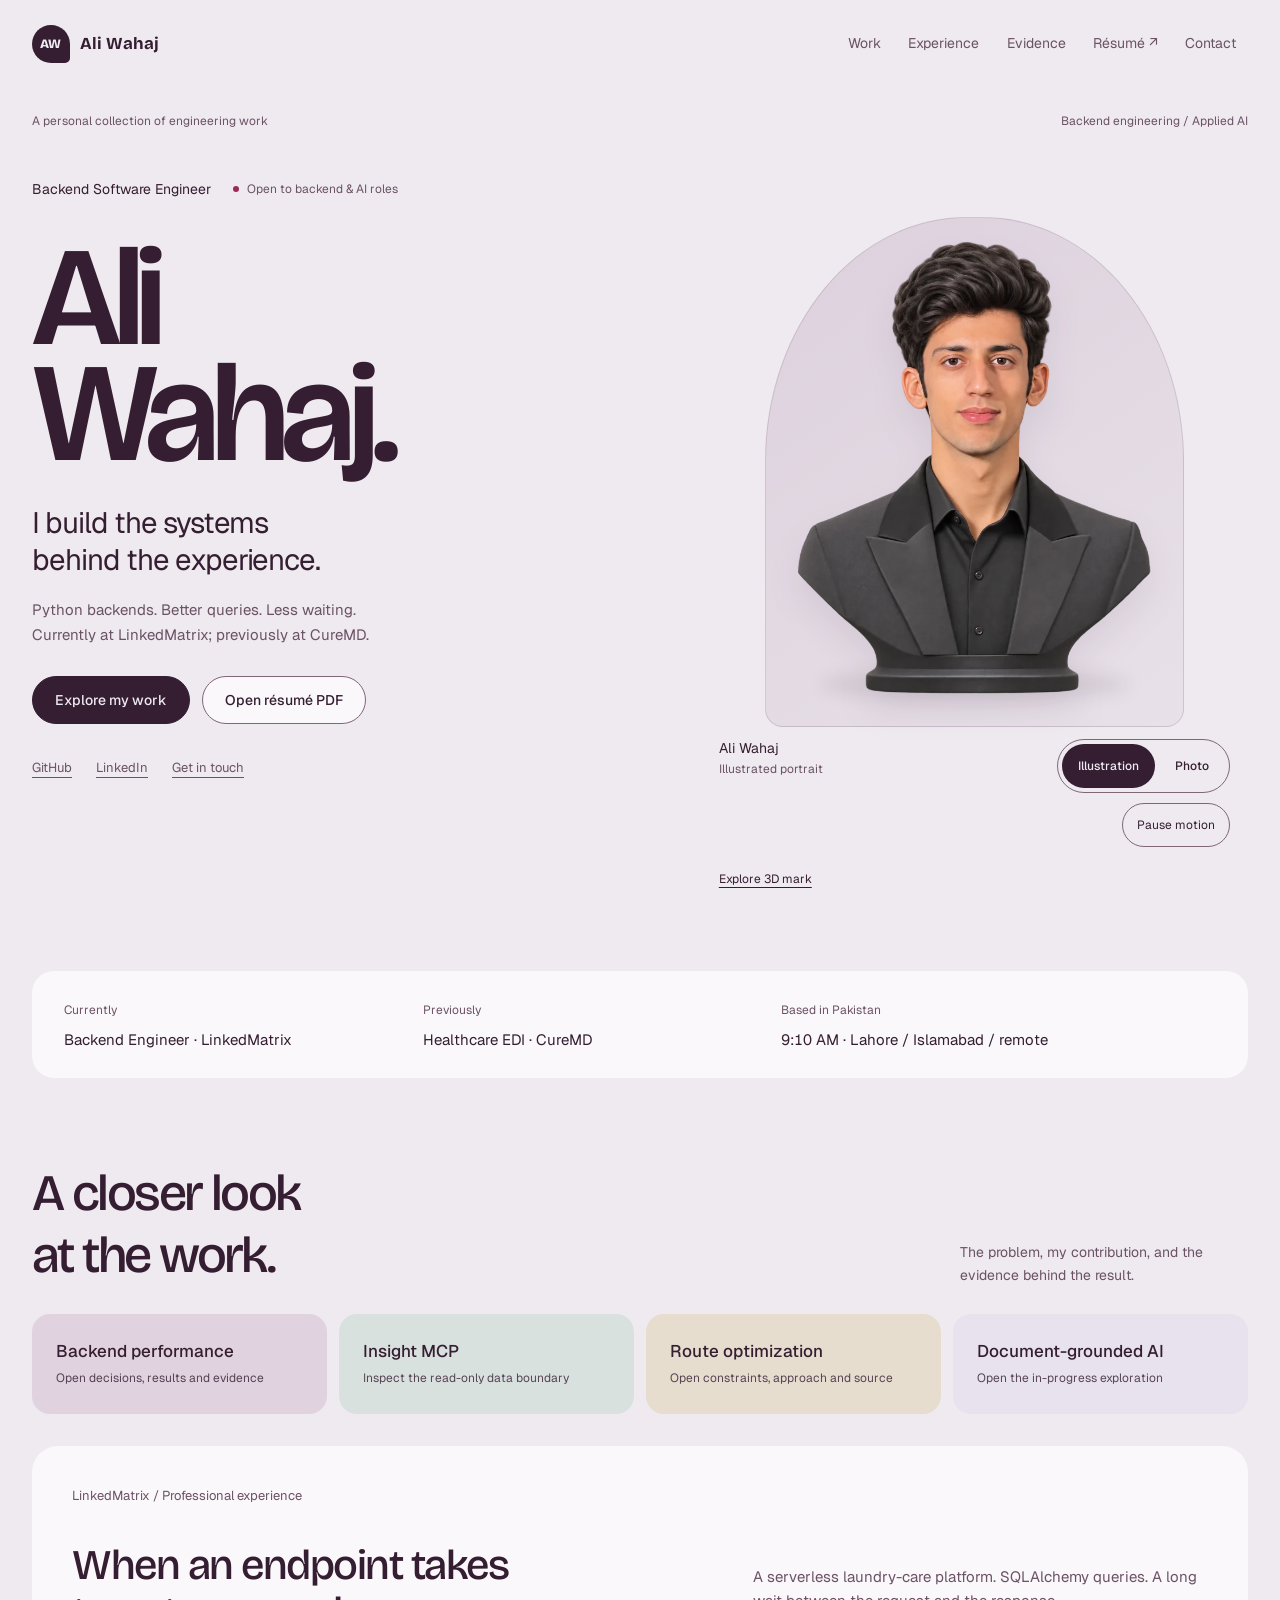
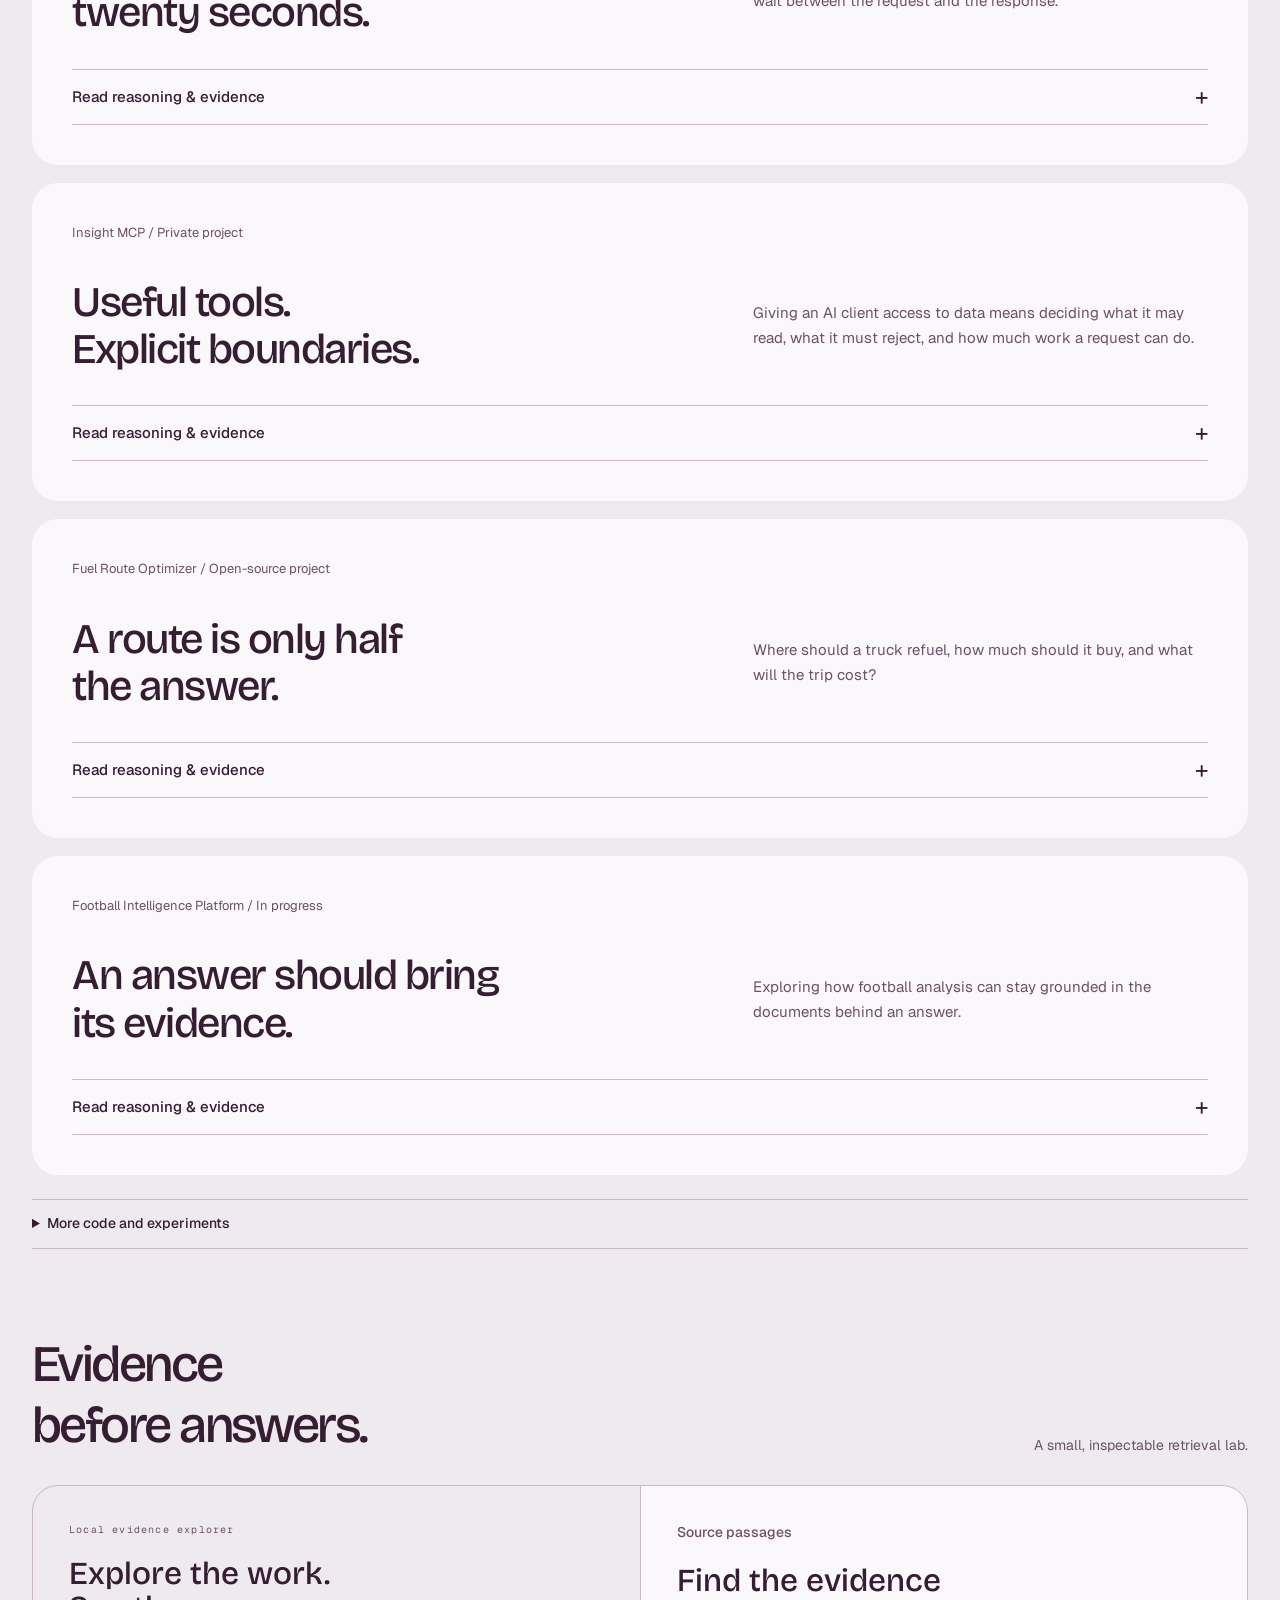
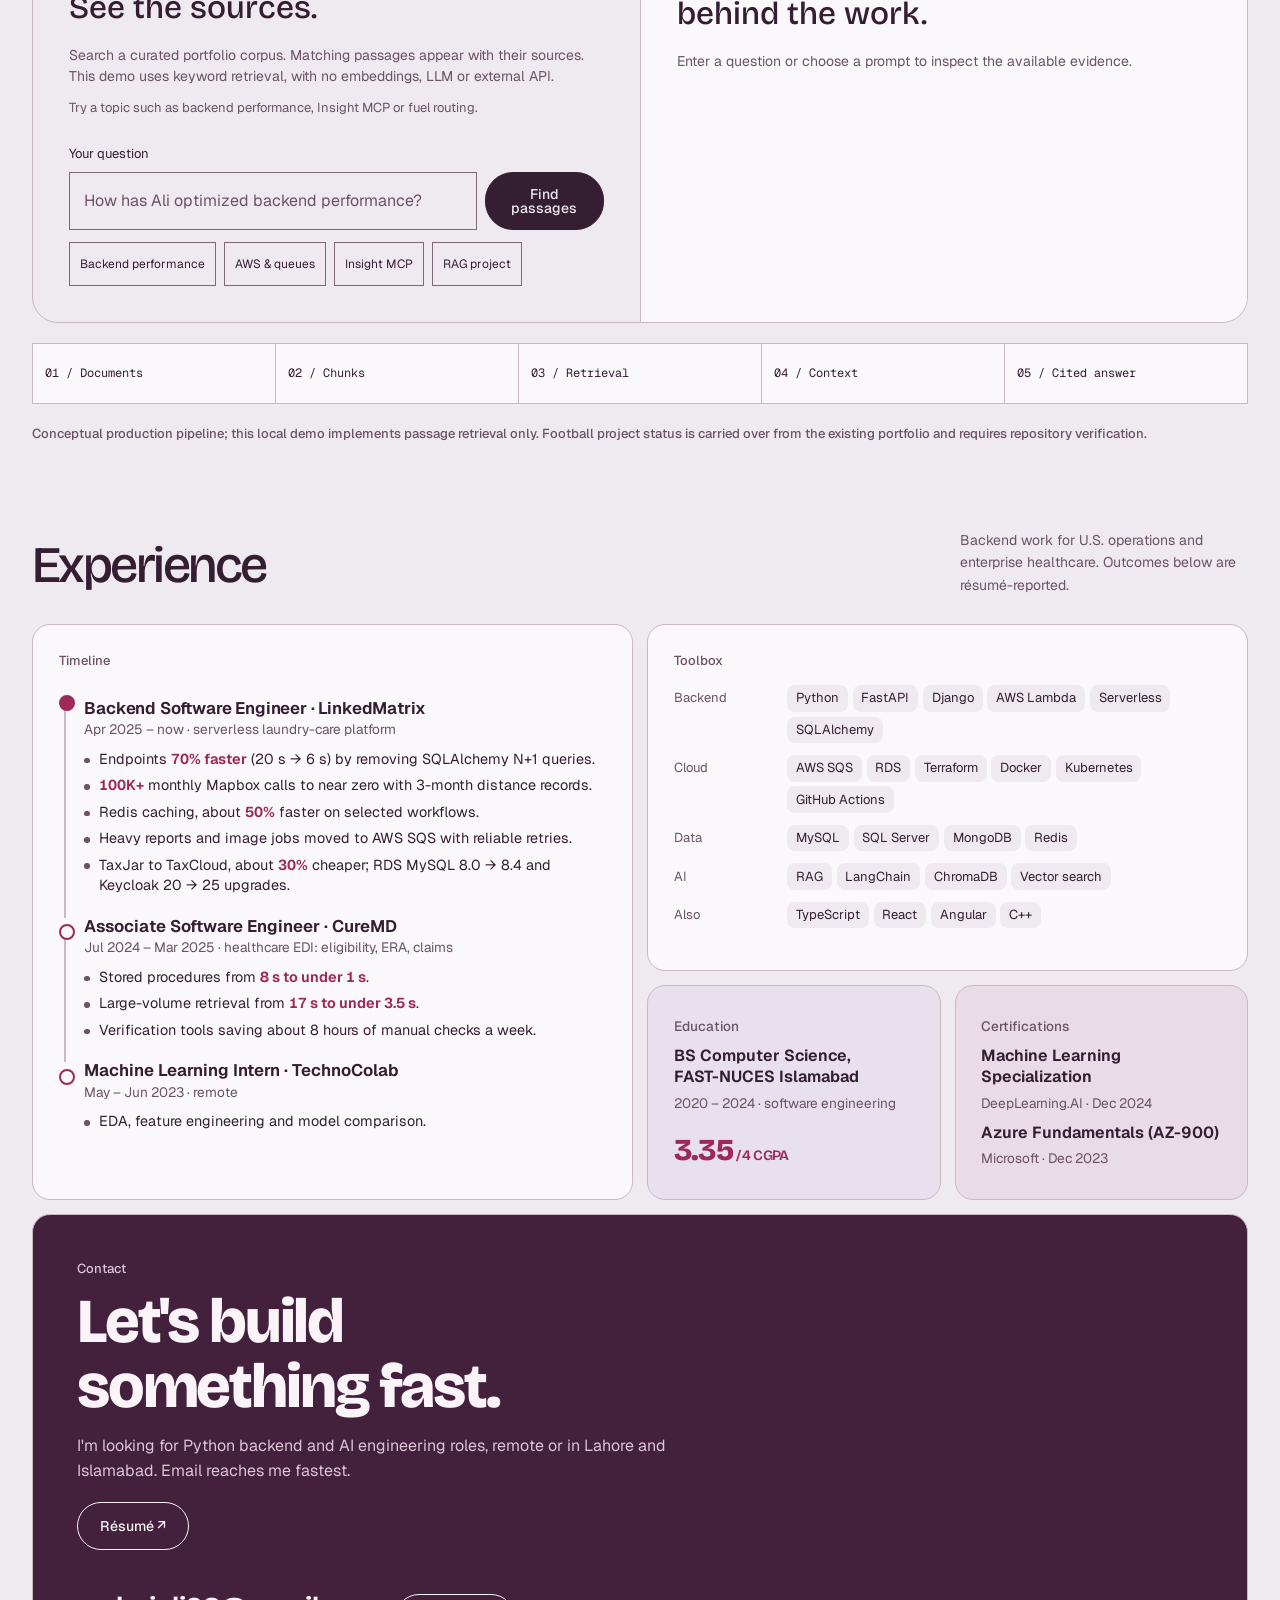
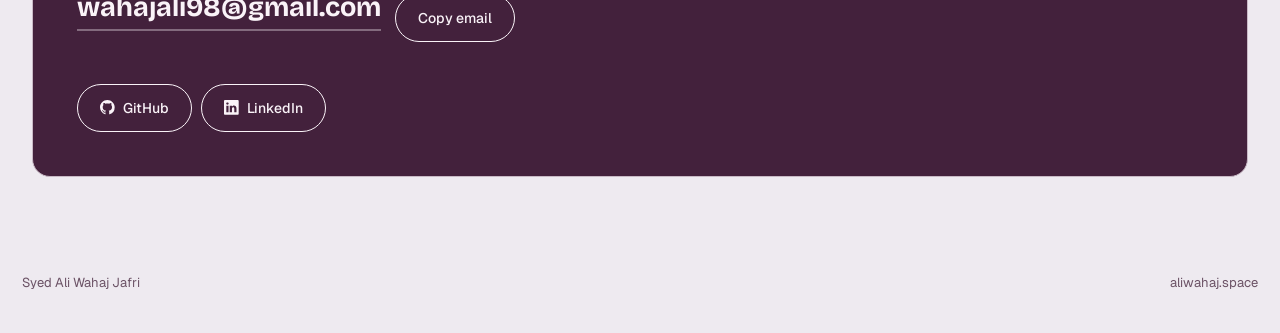
==== commit fac9da13: "Add Insight MCP evidence case and fix interface accessibility" ====
--- a/index.html
+++ b/index.html
@@ -8,7 +8,7 @@
 <meta name="theme-color" content="#eeeaf0">
 <meta name="author" content="Syed Ali Wahaj Jafri">
 <link rel="canonical" href="https://aliwahaj.space/">
-<link rel="icon" href="data:image/svg+xml,%3Csvg xmlns='http://www.w3.org/2000/svg' viewBox='0 0 32 32'%3E%3Crect x='2' y='2' width='16' height='16' rx='5' fill='%23101318'/%3E%3Crect x='20' y='2' width='10' height='10' rx='3.5' fill='%231D4ED8'/%3E%3Crect x='20' y='14' width='10' height='16' rx='3.5' fill='%2308724A'/%3E%3Crect x='2' y='20' width='16' height='10' rx='3.5' fill='%23B03A0E'/%3E%3C/svg%3E">
+<link rel="icon" href="data:image/svg+xml,%3Csvg%20xmlns%3D%22http%3A%2F%2Fwww.w3.org%2F2000%2Fsvg%22%20viewBox%3D%220%200%2032%2032%22%3E%3Crect%20width%3D%2232%22%20height%3D%2232%22%20rx%3D%2211%22%20fill%3D%22%23351e32%22%2F%3E%3Ctext%20x%3D%2216%22%20y%3D%2221%22%20text-anchor%3D%22middle%22%20font-family%3D%22Arial%2Csans-serif%22%20font-weight%3D%22700%22%20font-size%3D%2212%22%20fill%3D%22%23eeeaf0%22%3EAW%3C%2Ftext%3E%3C%2Fsvg%3E">
 
 
 <meta property="og:type" content="website">
@@ -230,9 +230,9 @@
 footer { padding-block: 0.5rem 2.5rem; color: var(--muted); font-size: 0.8125rem; }
 footer .wrap { display: flex; flex-wrap: wrap; justify-content: space-between; gap: 0.5rem 1.5rem; padding-inline: max(1.4rem, env(safe-area-inset-left, 0px)) max(1.4rem, env(safe-area-inset-right, 0px)); }
 </style>
-<link rel="stylesheet" href="living.css?v=animated-portrait-1">
-<link rel="stylesheet" href="case-studies.css?v=animated-portrait-1">
-<link rel="stylesheet" href="identity.css?v=animated-portrait-1">
+<link rel="stylesheet" href="living.css?v=insight-and-actions-5">
+<link rel="stylesheet" href="case-studies.css?v=insight-and-actions-5">
+<link rel="stylesheet" href="identity.css?v=insight-and-actions-5">
 </head>
 <body>
 <a class="skip" href="#top">Skip to content</a>
@@ -243,7 +243,7 @@
 <div class="top-right">
 <nav aria-label="Sections">
 <a href="#work">Work</a>
-<a href="#experience" class="opt">Experience</a><a href="#explorer">RAG lab</a><a href="Ali-Wahaj-Resume.pdf">Résumé ↗</a>
+<a href="#experience" class="opt">Experience</a><a href="#explorer">Evidence</a><a href="Ali-Wahaj-Resume.pdf">Résumé ↗</a>
 <a href="#contact">Contact</a>
 </nav>
 </div>
@@ -269,6 +269,7 @@
 <div class="sec" id="work"><h2>A closer look at the work.</h2><p>The problem, my contribution, and the evidence behind the result.</p></div>
 <nav class="case-index" id="case-index" tabindex="-1" aria-label="Case study index">
 <a href="#case-backend"><strong>Backend performance</strong><span>Open decisions, results and evidence</span></a>
+<a href="#case-insight"><strong>Insight MCP</strong><span>Inspect the read-only data boundary</span></a>
 <a href="#case-routing"><strong>Route optimization</strong><span>Open constraints, approach and source</span></a>
 <a href="#case-retrieval"><strong>Document-grounded AI</strong><span>Open the in-progress exploration</span></a>
 </nav>
@@ -283,7 +284,7 @@
 <section><h4>Engineering rationale</h4><p>Removing N+1 queries reduces repeated related-data reads at their source. Caching can reduce repeated work further; queueing heavy jobs keeps that work outside the request path. These mechanisms solve different bottlenecks.</p></section><section><h4>A decision worth showing</h4><p>Reusable distance records reduced 100K+ monthly Mapbox calls to near zero. The records expired after three months to keep location data updated.</p></section>
 <details><summary>Evidence and scope</summary><p>The 70% reduction applies to the selected endpoints described in my résumé. Redis improved selected workflows by approximately 50%; that is a separate result. The diagram is a conceptual explanation, not a production trace. Number validation and repeated-message prevention reduced proxy messaging costs by 50%; the TaxJar-to-TaxCloud migration reduced tax-processing costs by approximately 30%. These are separate résumé-reported outcomes. Employer source and production logs are not included.</p></details>
 <div class="case-links"><a class="case-source" href="Ali-Wahaj-Resume.pdf">Source: original résumé PDF</a><a href="#case-index">Back to studies</a></div>
-</div><div class="case-evidence"><div class="neural request-journey" data-trace="after" aria-labelledby="journey-title">
+</div><div class="case-evidence"><div class="neural request-journey" role="group" data-trace="after" aria-labelledby="journey-title">
 <div class="trace-heading"><span>Inside a request</span><span class="trace-kind">Illustrative replay</span></div>
 <h4 id="journey-title">Same endpoint.<br>Less waiting.</h4>
 <div class="trace-choices" role="group" aria-label="Compare endpoint versions">
@@ -308,7 +309,7 @@
 <button class="switch" id="cache-toggle" type="button" role="switch" aria-checked="true"><span class="track" aria-hidden="true"></span>Redis cache <b id="cache-state">on</b></button>
 </div>
 <div class="stage"><canvas id="sim" role="img" aria-describedby="architecture-text" aria-label="Animated diagram: requests flow from clients through API Gateway to AWS Lambda, then to a Redis cache, a MySQL database, or an SQS queue handled by a background worker."></canvas></div>
-<p id="architecture-text" class="sr-only">Clients send HTTPS requests through API Gateway to a Python Lambda service. Reads check Redis before MySQL. Heavy jobs enter SQS, then a worker writes to MySQL. Turning caching off routes all reads to the database. All response values are illustrative.</p><dl class="readout">
+<details class="architecture-description"><summary>Read the architecture</summary><p id="architecture-text">In this conceptual diagram, clients send requests through API Gateway to a Python Lambda service. Reads check Redis before MySQL. Heavy jobs enter SQS, then a worker writes to MySQL. Turning caching off routes all reads to the database. All response values are illustrative.</p></details><dl class="readout">
 <div><dt>Average response</dt><dd id="r-avg" class="good">… ms</dd></div>
 <div><dt>From cache</dt><dd id="r-hit" class="good">…</dd></div>
 <div><dt>DB queries in flight</dt><dd id="r-db">…</dd></div>
@@ -319,11 +320,25 @@
 
 </details>
 </article>
+<article id="case-insight" tabindex="-1" class="case-study case-insight" aria-labelledby="insight-title">
+<header class="case-heading"><p class="case-context">Insight MCP / Private project</p><h3 id="insight-title"><a href="#case-insight">Useful tools.<br>Explicit boundaries.</a></h3><p class="case-summary">Giving an AI client access to data means deciding what it may read, what it must reject, and how much work a request can do.</p></header>
+<details class="case-disclosure"><summary><span class="case-open-label">Read reasoning &amp; evidence</span><span class="case-close-label">Close reasoning</span><span class="case-toggle" aria-hidden="true">+</span></summary>
+<div class="case-layout"><div class="case-story">
+<section><h4>The problem</h4><p>A model’s instructions are not a database permission boundary. A useful data tool needs checks that still apply when a client submits an unexpected query.</p></section>
+<section><h4>What I built</h4><p>A Python MCP project with SQL discovery and read-only query tools, plus a separate dataset-profiling server. The SQL path combines parsed-query validation with a least-privilege PostgreSQL role and read-only transactions.</p></section>
+<section><h4>Why two layers</h4><p>The query policy inspects the SQL structure, including nested statements, before execution. Database permissions provide another boundary. Neither layer should depend on a model following a prompt.</p></section>
+<section><h4>Bound the response and the work</h4><p>The implementation returns at most 100 rows and applies a 5-second statement deadline. The row cap limits the response size; the deadline limits how long the database statement may run. They address different costs.</p></section>
+<section><h4>What I verified</h4><p>The existing SQL-policy suite passed 22 tests locally on 5 November 2026, covering accepted reads, writes, stacked statements, nested writable queries and disallowed table references.</p></section>
+<details><summary>Evidence and limits</summary><p>The implementation and tests were reviewed from the private repository. The 22 passing checks cover query validation. PostgreSQL integration, timeout enforcement and the database permission boundary were not executed in this portfolio review. This is not a production deployment, a customer outcome or a complete security assessment. Source code remains private.</p></details>
+<div class="case-links"><a href="#contact">Discuss Insight MCP</a><a href="#case-index">Back to studies</a></div>
+</div><div class="case-evidence"><div class="policy-demo" role="group" data-policy="read" aria-labelledby="policy-title"><p class="label">Illustrative policy walkthrough</p><h4 id="policy-title">What happens to a request?</h4><p class="policy-intro">Choose an example. This walkthrough does not connect to a database.</p><div class="policy-choices" role="group" aria-label="Example request"><button type="button" data-policy-choice="read" aria-pressed="true">Read data</button><button type="button" data-policy-choice="write" aria-pressed="false">Attempt a write</button><button type="button" data-policy-choice="large" aria-pressed="false">Large result</button></div><ol class="policy-path"><li><span>Client request</span><p id="policy-request">Read an approved table.</p></li><li><span>Query validation</span><p id="policy-validation">Single read statement accepted.</p></li><li><span>Database boundary</span><p id="policy-database">Read-only role and transaction.</p></li><li><span>Result</span><p id="policy-result">Return the requested rows, up to the configured cap.</p></li></ol><p id="policy-status" class="policy-status" role="status">Read path: validation and database permissions serve separate roles.</p><dl class="policy-limits"><div><dt>Returned row cap</dt><dd>100 rows</dd></div><div><dt>Statement deadline</dt><dd>5 seconds</dd></div></dl><p class="evidence-caption">Configured limits from the implementation. These examples explain the design; they are not live query results.</p></div></div></div>
+</details></article>
+
 <article id="case-routing" tabindex="-1" class="case-study case-routing" aria-labelledby="routing-title">
 <header class="case-heading"><p class="case-context">Fuel Route Optimizer / Open-source project</p><h3 id="routing-title"><a href="#case-routing">A route is only half<br>the answer.</a></h3><p class="case-summary">Where should a truck refuel, how much should it buy, and what will the trip cost?</p></header>
 <details class="case-disclosure"><summary><span class="case-open-label">Read reasoning &amp; evidence</span><span class="case-close-label">Close reasoning</span><span class="case-toggle" aria-hidden="true">+</span></summary>
-<div class="case-layout"><div class="case-evidence"><div class="route" role="group" aria-label="Real result for Dallas to Houston">
-<svg viewBox="0 0 400 120" role="img" aria-label="Route from Dallas to Houston with one fuel stop at mile 16 in Wilmer, Texas">
+<div class="case-layout"><div class="case-evidence"><div class="route" role="group" aria-label="Repository example: Dallas to Houston">
+<svg viewBox="0 0 400 120" aria-hidden="true">
 <path d="M24 30 C 110 26, 150 60, 220 70 S 330 92, 376 96" fill="none" stroke="var(--line)" stroke-width="10" stroke-linecap="round"/>
 <path d="M24 30 C 110 26, 150 60, 220 70 S 330 92, 376 96" fill="none" stroke="var(--coral)" stroke-width="3" stroke-linecap="round" stroke-dasharray="1 7"/>
 <circle cx="24" cy="30" r="7" fill="var(--ink)"/>
@@ -334,13 +349,14 @@
 <text x="376" y="80" font-size="12" font-weight="600" fill="var(--ink)" text-anchor="end" font-family="Geist, sans-serif">Houston</text>
 <text x="72" y="20" font-size="11" fill="var(--muted)" font-family="Geist, sans-serif">One9 #1248, Wilmer · mile 16 · $2.756/gal</text>
 </svg>
+<p class="route-caption sr-only">Dallas to Houston, refuelling in Wilmer at mile 16. Example station: One9 #1248 at $2.756 per gallon.</p>
 <div class="facts">
 <div><b>238.7 mi</b><span>route</span></div>
 <div><b>23.89 gal</b><span>bought</span></div>
 <div><b>$65.84</b><span>total fuel</span></div>
 </div>
 </div>
-<p class="label" style="margin-top:1rem">Repository benchmark · in-memory cache · not a live test</p><div class="speed" aria-label="Repository-reported timings, Chicago to Los Angeles; in-memory cache">
+<p class="label" style="margin-top:1rem">Repository benchmark · in-memory cache · not a live test</p><div class="speed" role="group" aria-label="Repository-reported timings, Chicago to Los Angeles; in-memory cache">
 <div class="cold"><span>First request</span><em style="width:100%"></em><span class="n">1,410 ms</span></div>
 <div class="warm"><span>Cached</span><em></em><span class="n">1.2 ms</span></div>
 </div>
@@ -357,7 +373,7 @@
 <article id="case-retrieval" tabindex="-1" class="case-study" aria-labelledby="retrieval-title">
 <header class="case-heading"><p class="case-context">Football Intelligence Platform / In progress</p><h3 id="retrieval-title"><a href="#case-retrieval">An answer should bring<br>its evidence.</a></h3><p class="case-summary">Exploring how football analysis can stay grounded in the documents behind an answer.</p></header>
 <details class="case-disclosure"><summary><span class="case-open-label">Read reasoning &amp; evidence</span><span class="case-close-label">Close reasoning</span><span class="case-toggle" aria-hidden="true">+</span></summary>
-<div class="case-layout"><div class="case-story"><section><h4>The question</h4><p>How can an analyst inspect the passages behind a tactical answer, rather than trusting an unsupported response?</p></section><section><h4>The direction</h4><p>The earlier portfolio describes PDF ingestion, FastAPI, ChromaDB retrieval and answers with source passages. Its evaluation baseline is marked in progress.</p></section><section><h4>Reasoning and trade-offs</h4><p>Retrieval makes supporting passages available for inspection, but a retrieved passage does not by itself prove an answer is correct. An evaluation baseline is needed before making accuracy claims. This is the direction being explored, not a verified completed result.</p></section><section><h4>What you can inspect now</h4><p>The local explorer below searches a small portfolio corpus and reveals its matching passages. It demonstrates evidence inspection; it is not the football system or an LLM service.</p></section><p class="evidence-limit">Current football repository implementation remains unverified. This is an in-progress study, not a completed case study with measured accuracy.</p><a class="case-source" href="#explorer">Try the local evidence explorer</a><a class="case-return" href="#case-index">Back to studies</a></div><div class="retrieval-evidence" aria-label="Conceptual retrieval workflow"><div><span>Question</span><p>What needs explaining?</p></div><span aria-hidden="true">↓</span><div><span>Source passages</span><p>Retrieve relevant context.</p></div><span aria-hidden="true">↓</span><div><span>Answer + sources</span><p>Keep the evidence inspectable.</p></div><p class="evidence-caption">Proposed pipeline, not a live answer.</p></div></div>
+<div class="case-layout"><div class="case-story"><section><h4>The question</h4><p>How can an analyst inspect the passages behind a tactical answer, rather than trusting an unsupported response?</p></section><section><h4>The direction</h4><p>The earlier portfolio describes PDF ingestion, FastAPI, ChromaDB retrieval and answers with source passages. Its evaluation baseline is marked in progress.</p></section><section><h4>Reasoning and trade-offs</h4><p>Retrieval makes supporting passages available for inspection, but a retrieved passage does not by itself prove an answer is correct. An evaluation baseline is needed before making accuracy claims. This is the direction being explored, not a verified completed result.</p></section><section><h4>What you can inspect now</h4><p>The local explorer below searches a small portfolio corpus and reveals its matching passages. It demonstrates evidence inspection; it is not the football system or an LLM service.</p></section><p class="evidence-limit">Current football repository implementation remains unverified. This is an in-progress study, not a completed case study with measured accuracy.</p><a class="case-source" href="#explorer">Try the local evidence explorer</a><a class="case-return" href="#case-index">Back to studies</a></div><div class="retrieval-evidence" role="group" aria-label="Conceptual retrieval workflow"><div><span>Question</span><p>What needs explaining?</p></div><span aria-hidden="true">↓</span><div><span>Source passages</span><p>Retrieve relevant context.</p></div><span aria-hidden="true">↓</span><div><span>Answer + sources</span><p>Keep the evidence inspectable.</p></div><p class="evidence-caption">Proposed pipeline, not a live answer.</p></div></div>
 
 </details>
 </article>
@@ -387,7 +403,7 @@
 <p>My forks of the Waterloo IR toolkits for sparse and dense retrieval.</p>
 </a>
 </div></details>
-<section id="explorer" class="rag-section" aria-labelledby="rag-title"><div class="sec"><h2 id="rag-title">Evidence before answers.</h2><p>A small, inspectable retrieval lab.</p></div><div class="rag-grid"><div><p class="eyebrow">RAG EXPLORER / LOCAL DEMONSTRATION</p><h3>Ask about the work.<br>Inspect the evidence.</h3><p>Search a curated portfolio corpus. Matching passages appear with their sources. This demo uses keyword retrieval, with no embeddings, LLM or external API.</p><form id="rag-form"><label for="question">Your question</label><div class="search-row"><input id="question" name="question" autocomplete="off" type="search" maxlength="240" placeholder="How has Ali optimized backend performance?" required><button class="btn solid" type="submit">Retrieve ↗</button></div></form><div class="suggestions"><button type="button" data-query="backend performance">Backend performance</button><button type="button" data-query="AWS queue">AWS & queues</button><button type="button" data-query="retrieval RAG">RAG project</button></div></div><div id="rag-results" role="status" aria-live="polite"><p class="label">RETRIEVAL OUTPUT</p><h3>No hidden reasoning.<br>Just source passages.</h3><p>Enter a question or choose a prompt to inspect the available evidence.</p></div></div><ol class="pipeline" aria-label="Conceptual RAG architecture"><li>01 / Documents</li><li>02 / Chunks</li><li>03 / Retrieval</li><li>04 / Context</li><li>05 / Cited answer</li></ol><p class="label">Conceptual production pipeline; this local demo implements passage retrieval only. Football project status is carried over from the existing portfolio and requires repository verification.</p></section>
+<section id="explorer" class="rag-section" aria-labelledby="rag-title"><div class="sec"><h2 id="rag-title">Evidence before answers.</h2><p>A small, inspectable retrieval lab.</p></div><div class="rag-grid"><div><p class="eyebrow">Local evidence explorer</p><h3>Explore the work.<br>See the sources.</h3><p>Search a curated portfolio corpus. Matching passages appear with their sources. This demo uses keyword retrieval, with no embeddings, LLM or external API.</p><p id="retrieval-help" class="field-help">Try a topic such as backend performance, Insight MCP or fuel routing.</p><form id="rag-form"><label for="question">Your question</label><div class="search-row"><input id="question" name="question" autocomplete="off" type="search" maxlength="240" placeholder="How has Ali optimized backend performance?" aria-describedby="retrieval-help" required><button class="btn solid" type="submit">Find passages</button></div></form><div class="suggestions"><button type="button" data-query="backend performance">Backend performance</button><button type="button" data-query="AWS queue">AWS & queues</button><button type="button" data-query="Insight MCP read only">Insight MCP</button><button type="button" data-query="retrieval RAG">RAG project</button></div></div><div id="rag-results" role="status" aria-live="polite"><p class="label">Source passages</p><h3>Find the evidence<br>behind the work.</h3><p>Enter a question or choose a prompt to inspect the available evidence.</p></div></div><ol class="pipeline" aria-label="Conceptual RAG architecture"><li>01 / Documents</li><li>02 / Chunks</li><li>03 / Retrieval</li><li>04 / Context</li><li>05 / Cited answer</li></ol><p class="label">Conceptual production pipeline; this local demo implements passage retrieval only. Football project status is carried over from the existing portfolio and requires repository verification.</p></section>
 <!-- ===== Experience ===== -->
 <div class="sec" id="experience">
 <h2>Experience</h2>
@@ -471,11 +487,12 @@
 </div>
 </footer>
 <dialog id="model-dialog" aria-labelledby="model-title"><div class="model-dialog-head"><div><p class="label">Interactive identity study</p><h2 id="model-title">A mark with dimension.</h2></div><button type="button" id="model-close" class="model-button">Close 3D view</button></div><p class="model-description">An original AW monogram model. This is a 3D identity prototype, not a likeness portrait. Use the controls or drag to explore it.</p><div id="model-stage"><div class="model-poster" aria-hidden="true">AW</div></div><p id="model-status" role="status">The 3D viewer loads only when opened.</p><div class="model-controls"><button type="button" id="model-left" disabled>Rotate left</button><button type="button" id="model-right" disabled>Rotate right</button><button type="button" id="model-reset" disabled>Reset view</button><button type="button" id="model-retry" hidden>Retry 3D viewer</button><a href="assets/aw-monogram.glb" download>Download the 3D model</a></div><p class="model-note">Portrait references have been selected; a generated likeness is still in development. No personal photos are sent to a modelling service by this viewer.</p></dialog>
-<script src="motion.js?v=animated-portrait-1"></script>
-<script src="simulation.js?v=animated-portrait-1"></script>
-<script src="living.js?v=animated-portrait-1"></script>
-<script src="journey.js?v=animated-portrait-1"></script>
-<script src="model.js?v=animated-portrait-1"></script>
-<script src="portrait.js?v=animated-portrait-1"></script>
+<script src="motion.js?v=insight-and-actions-5"></script>
+<script src="simulation.js?v=insight-and-actions-5"></script>
+<script src="living.js?v=insight-and-actions-5"></script>
+<script src="journey.js?v=insight-and-actions-5"></script>
+<script src="model.js?v=insight-and-actions-5"></script>
+<script src="portrait.js?v=insight-and-actions-5"></script>
+<script src="policy.js?v=insight-and-actions-5"></script>
 </body>
 </html>
--- a/identity.css
+++ b/identity.css
@@ -2,8 +2,8 @@
 :root{--bg:#eeeaf0;--tile:#faf8fb;--ink:#351e32;--muted:#6b5265;--line:#c8b9c5;--control-line:#806778;--mint:#9e2857;--blue:#9e2857;--coral:#81501a;--lilac:#7057a0;--sun:#654e17;--blue-bg:#e8e1ed;--mint-bg:#e9dce6;--coral-bg:#f0e4d8;--lilac-bg:#e6dff0;--sun-bg:#efe6cd;--inv-bg:#43213c;--inv-ink:#faf3f8;--inv-muted:#ddc5d6;color-scheme:light}
 .case-disclosure>summary{display:flex;align-items:center;justify-content:space-between;gap:20px;min-height:56px;padding:14px 0;border-block:1px solid var(--control-line);font-size:.9375rem;list-style:none}
 .case-disclosure>summary::-webkit-details-marker{display:none}.case-disclosure>summary::marker{content:''}.case-toggle{font:400 1.5rem/1 var(--body)}.case-close-label{display:none}.case-disclosure[open]>.case-layout{margin-top:32px}.case-disclosure[open]>summary .case-open-label{display:none}.case-disclosure[open]>summary .case-close-label{display:inline}.case-disclosure[open]>summary .case-toggle{transform:rotate(45deg)}.case-disclosure[open]>summary{margin-bottom:0}.case-heading .case-summary{margin-bottom:24px}
-@media(prefers-reduced-motion:no-preference){.case-toggle{transition:transform 150ms ease-out}.case-disclosure[open]>.case-layout{animation:case-reveal 220ms ease-out both}}
-@keyframes case-reveal{from{opacity:.5;transform:translateY(8px)}to{opacity:1;transform:none}}
+@media(prefers-reduced-motion:no-preference){.case-toggle{transition:transform 150ms ease-out}}
+
 @media(prefers-reduced-motion:reduce){.case-disclosure[open]>.case-layout{animation:none}}
 .case-heading h3 a{color:inherit;text-decoration:none}.case-heading h3 a:focus-visible{outline-offset:7px}
 @media(hover:hover){.case-heading h3 a:hover{text-decoration:underline;text-decoration-thickness:2px;text-underline-offset:8px}}
@@ -32,3 +32,16 @@
 .portrait-object.offscreen .portrait-drift,.portrait-object.offscreen .portrait-ground{animation-play-state:paused!important}.paused .portrait-object .portrait-mat{transform:none!important;transition:none}.page-hidden .portrait-object .portrait-mat{transform:none!important;transition:none}
 @media(prefers-reduced-motion:reduce){.portrait-object .portrait-mat,.portrait-object .portrait-drift,.portrait-object .portrait-ground{animation:none!important;transition:none;transform:none}}
 @media(max-width:700px){.portrait-object{width:min(94%,390px);margin:0;justify-self:center}.portrait-object figcaption{flex-wrap:wrap;gap:12px}.portrait-actions{display:flex;align-items:center;gap:10px;flex-wrap:wrap;justify-items:start}.portrait-choices button{padding-inline:12px}.portrait-halo{inset-inline:8%}.portrait-object>.model-open{margin-top:12px}}
+/* Evidence earns a place in the casebook without exposing private source. */
+.case-index{grid-template-columns:repeat(4,minmax(0,1fr))}.case-index a:nth-child(4){background:#e7e2ed}.policy-demo{padding:28px;background:var(--bg);border-radius:18px;border:1px solid var(--line)}.policy-demo h4{font:500 1.625rem/1.2 var(--display);letter-spacing:-.025em;margin:12px 0}.policy-intro,.policy-path p{font-size:.875rem;line-height:1.6;color:var(--muted)}.policy-choices{display:flex;gap:8px;flex-wrap:wrap;margin-top:20px}.policy-choices button{font:500 .8125rem/1.4 var(--body);padding:10px 12px;min-height:44px;border:1px solid var(--control-line);border-radius:8px;background:transparent;color:var(--ink);cursor:pointer}.policy-choices button[aria-pressed=true]{background:var(--ink);color:var(--bg);border-color:var(--ink)}.policy-path{display:grid;gap:12px;margin:24px 0}.policy-path li{padding:16px;background:var(--tile);border:1px solid var(--line);border-radius:10px}.policy-path span{font-weight:600;font-size:.8125rem}.policy-path p{margin-top:6px}.policy-demo[data-policy=write] .policy-path li:nth-child(2){border-color:var(--ink);border-width:2px}.policy-status{font-size:.875rem;line-height:1.6;padding-block:14px;border-block:1px solid var(--line);min-height:5.5em}.policy-limits{display:flex;gap:24px;flex-wrap:wrap;margin:20px 0 0}.policy-limits dt{font-size:.75rem;color:var(--muted)}.policy-limits dd{margin:6px 0 0;font-size:1.125rem;font-variant-numeric:tabular-nums}.field-help{font-size:.8125rem!important;margin-top:10px;color:var(--muted)}
+@media(min-width:701px) and (max-width:1000px){.case-index{grid-template-columns:repeat(2,minmax(0,1fr))}}
+@media(max-width:700px){.case-index{grid-template-columns:minmax(0,1fr)}.policy-demo{padding:20px}.policy-demo h4{font-size:1.5rem}.policy-choices{gap:8px}.policy-path li{padding:14px}.policy-status{min-height:0}}
+@media(hover:hover){.policy-choices button:hover{border-color:var(--mint)}}
+
+@media(max-width:700px){.route svg text{display:none}.route-caption.sr-only{position:static;width:auto;height:auto;margin:12px 0 0;padding:0;overflow:visible;clip:auto;white-space:normal;font-size:.875rem;line-height:1.6;color:var(--muted)}}
+/* One anchor offset, matched to the sticky header, avoids double-counting scroll margins. */
+html{scroll-padding-block-start:96px}[id]{scroll-margin-top:0}.case-study,.case-index{scroll-margin-block-start:0}
+@media(max-width:700px){html{scroll-padding-block-start:80px}}
+@media(max-width:700px){.case-heading h3{line-height:1.4}}
+
+.architecture-description{padding:0 24px}.architecture-description p{font-size:.875rem;line-height:1.6;color:var(--muted)}.pipeline li{font-size:.75rem}
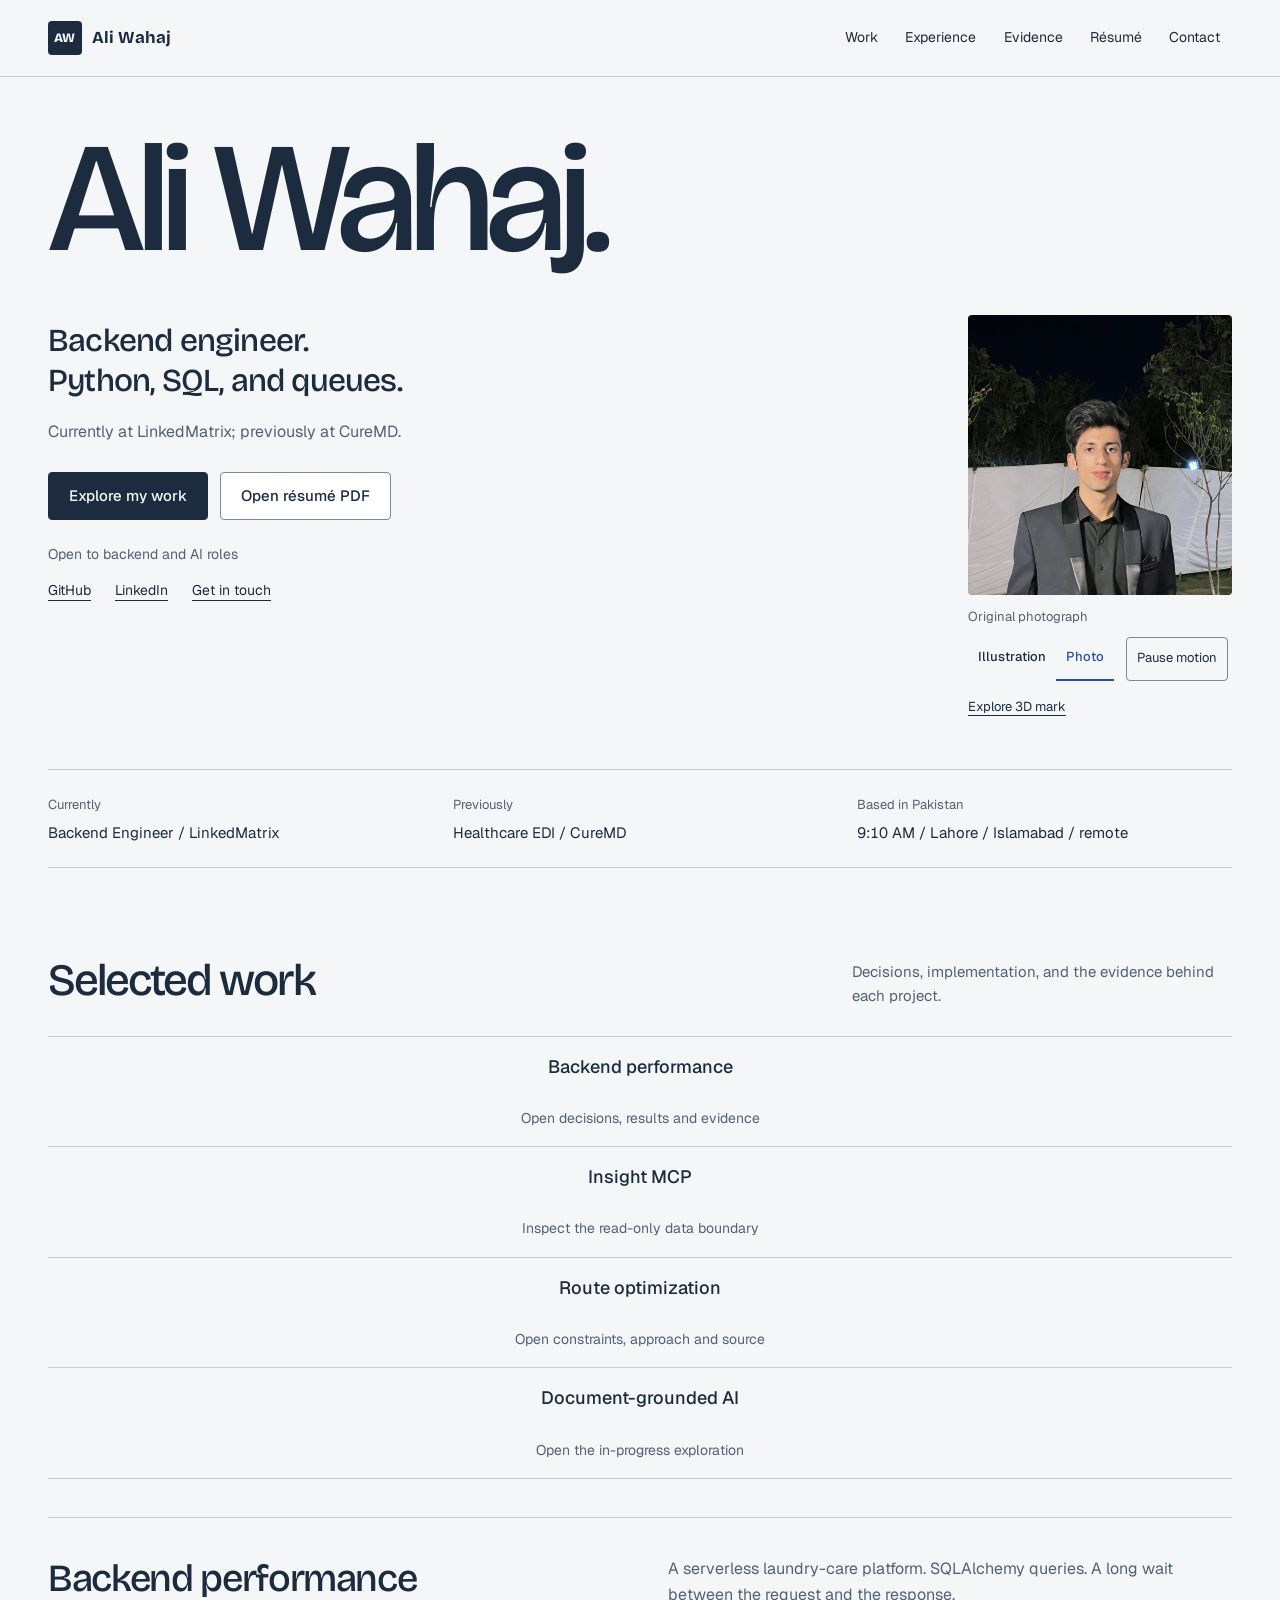
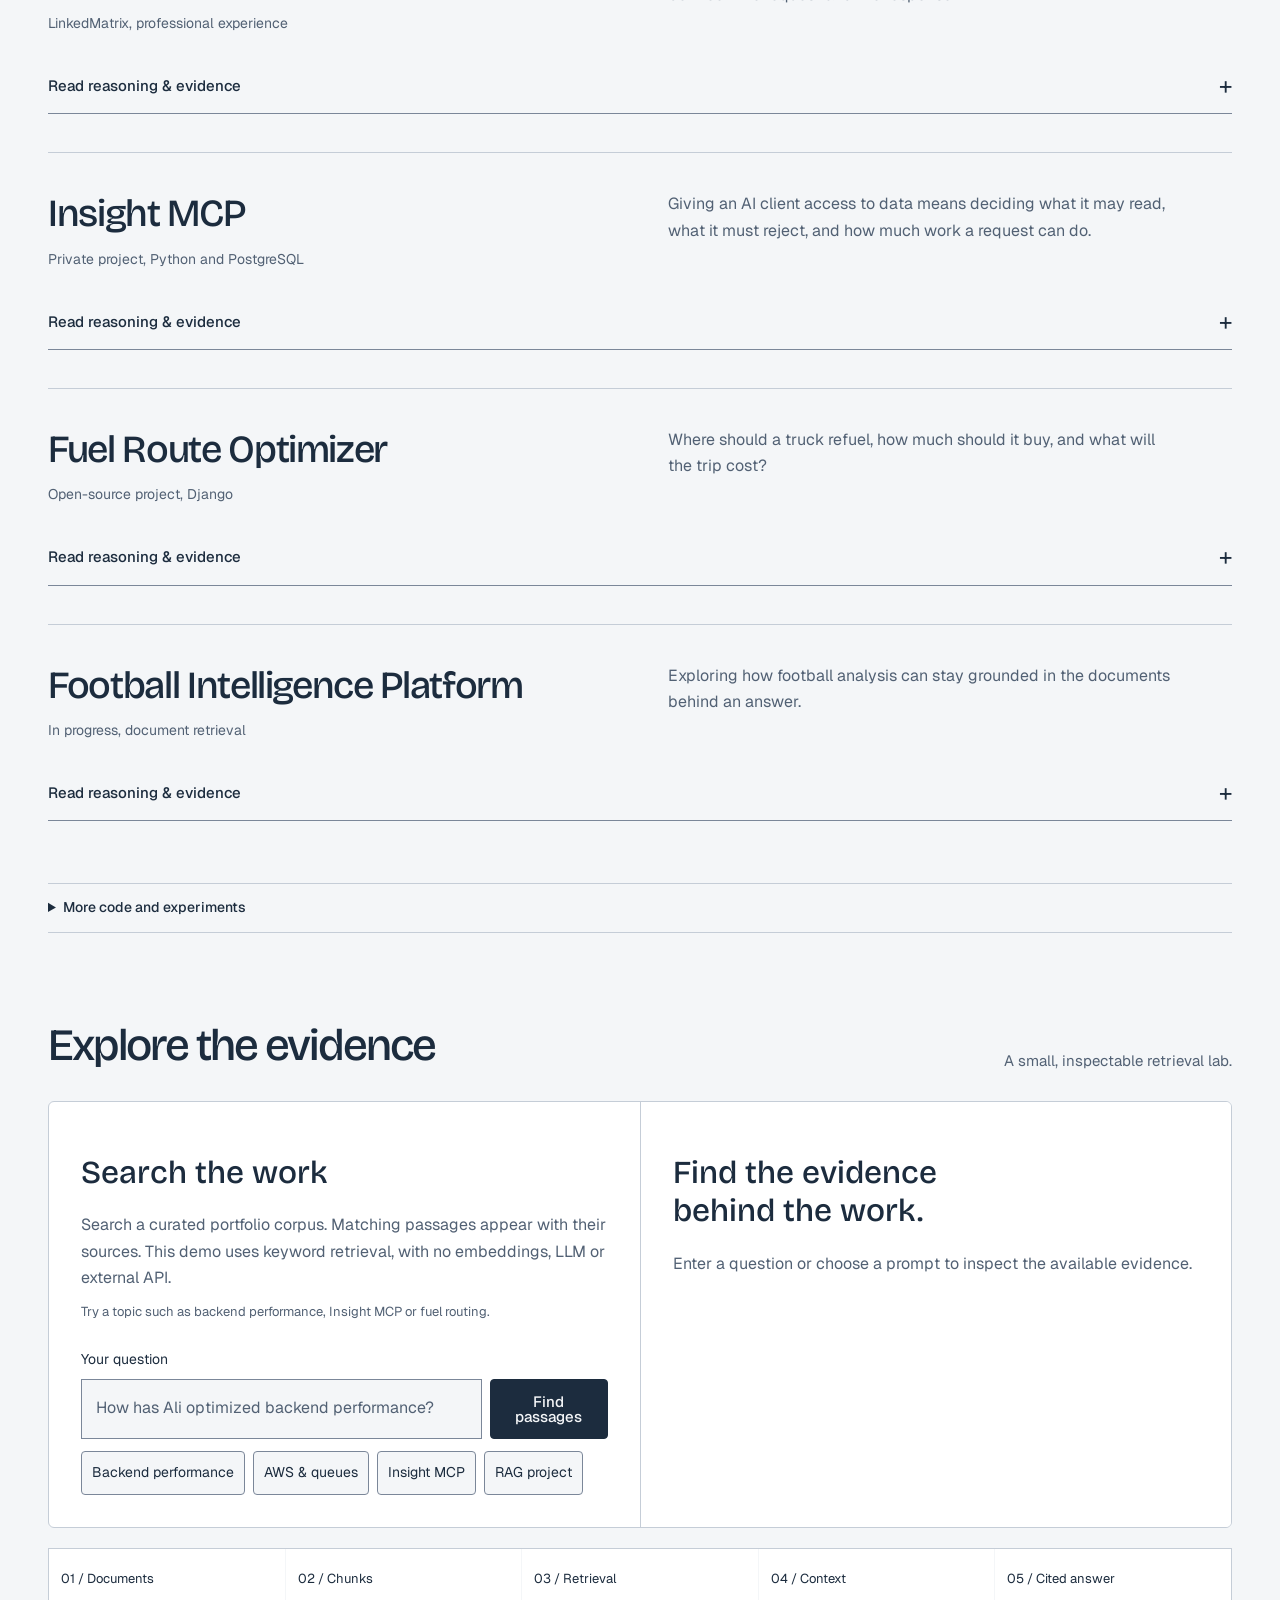
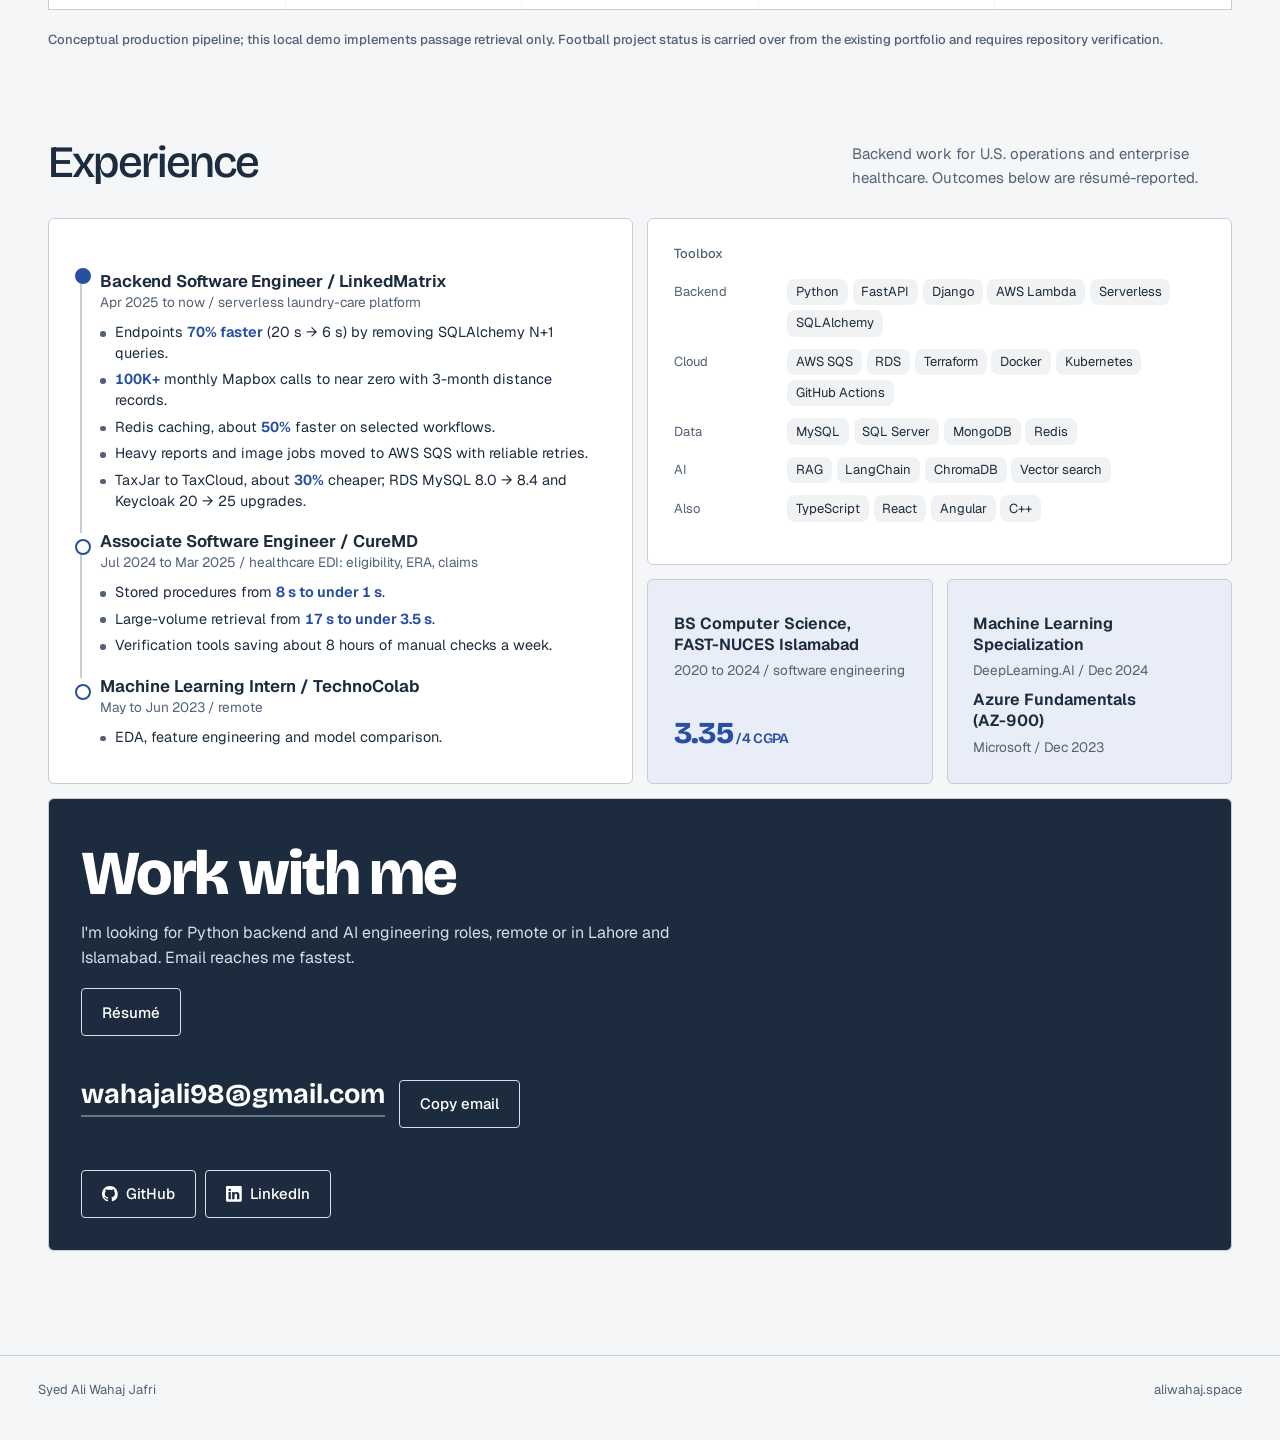
==== commit a4ca2631: "Refine portfolio into a photo-led engineering notebook" ====
--- a/index.html
+++ b/index.html
@@ -5,7 +5,7 @@
 <meta name="viewport" content="width=device-width, initial-scale=1, viewport-fit=cover">
 <title>Ali Wahaj | Backend Software Engineer</title>
 <meta name="description" content="Ali Wahaj, backend software engineer in Pakistan. Python, AWS Lambda, SQLAlchemy, Redis and SQS, plus RAG and retrieval systems.">
-<meta name="theme-color" content="#eeeaf0">
+<meta name="theme-color" content="#f4f6f8">
 <meta name="author" content="Syed Ali Wahaj Jafri">
 <link rel="canonical" href="https://aliwahaj.space/">
 <link rel="icon" href="data:image/svg+xml,%3Csvg%20xmlns%3D%22http%3A%2F%2Fwww.w3.org%2F2000%2Fsvg%22%20viewBox%3D%220%200%2032%2032%22%3E%3Crect%20width%3D%2232%22%20height%3D%2232%22%20rx%3D%2211%22%20fill%3D%22%23351e32%22%2F%3E%3Ctext%20x%3D%2216%22%20y%3D%2221%22%20text-anchor%3D%22middle%22%20font-family%3D%22Arial%2Csans-serif%22%20font-weight%3D%22700%22%20font-size%3D%2212%22%20fill%3D%22%23eeeaf0%22%3EAW%3C%2Ftext%3E%3C%2Fsvg%3E">
@@ -233,17 +233,18 @@
 <link rel="stylesheet" href="living.css?v=insight-and-actions-5">
 <link rel="stylesheet" href="case-studies.css?v=insight-and-actions-5">
 <link rel="stylesheet" href="identity.css?v=insight-and-actions-5">
+<link rel="stylesheet" href="notebook.css?v=notebook-3">
 </head>
 <body>
 <a class="skip" href="#top">Skip to content</a>
 <svg width="0" height="0" style="position:absolute" aria-hidden="true"><defs><path id="i-gh" d="M8 0C3.58 0 0 3.58 0 8c0 3.54 2.29 6.53 5.47 7.59.4.07.55-.17.55-.38 0-.19-.01-.82-.01-1.49-2.01.37-2.53-.49-2.69-.94-.09-.23-.48-.94-.82-1.13-.28-.15-.68-.52-.01-.53.63-.01 1.08.58 1.23.82.72 1.21 1.87.87 2.33.66.07-.52.28-.87.51-1.07-1.78-.2-3.64-.89-3.64-3.95 0-.87.31-1.59.82-2.15-.08-.2-.36-1.02.08-2.12 0 0 .67-.21 2.2.82.64-.18 1.32-.27 2-.27.68 0 1.36.09 2 .27 1.53-1.04 2.2-.82 2.2-.82.44 1.1.16 1.92.08 2.12.51.56.82 1.27.82 2.15 0 3.07-1.87 3.75-3.65 3.95.29.25.54.73.54 1.48 0 1.07-.01 1.93-.01 2.2 0 .21.15.46.55.38A8.013 8.013 0 0016 8c0-4.42-3.58-8-8-8z"/><path id="i-li" d="M0 1.15C0 .52.52 0 1.17 0h13.66C15.48 0 16 .52 16 1.15v13.7c0 .63-.52 1.15-1.17 1.15H1.17C.52 16 0 15.48 0 14.85V1.15zM4.94 13.4V6.17h-2.4v7.23h2.4zM3.74 5.18c.84 0 1.36-.55 1.36-1.25-.02-.71-.52-1.25-1.34-1.25-.82 0-1.36.54-1.36 1.25 0 .7.52 1.25 1.33 1.25h.01zM6.27 13.4h2.4V9.36c0-.21.02-.43.08-.58.17-.43.57-.88 1.23-.88.87 0 1.22.66 1.22 1.64v3.86h2.4V9.25c0-2.22-1.18-3.25-2.76-3.25-1.29 0-1.86.71-2.17 1.21v.03h-.02l.02-.03V6.17h-2.4c.03.68 0 7.23 0 7.23z"/></defs></svg>
 <header class="top">
 <div class="wrap">
-<a class="mark" href="#top" aria-label="Ali Wahaj, home"><b aria-hidden="true">AW</b><span>Ali Wahaj</span></a>
+<a class="mark" href="#top" aria-label="AW, Ali Wahaj, home"><b aria-hidden="true">AW</b><span>Ali Wahaj</span></a>
 <div class="top-right">
 <nav aria-label="Sections">
 <a href="#work">Work</a>
-<a href="#experience" class="opt">Experience</a><a href="#explorer">Evidence</a><a href="Ali-Wahaj-Resume.pdf">Résumé ↗</a>
+<a href="#experience" class="opt">Experience</a><a href="#explorer">Evidence</a><a href="Ali-Wahaj-Resume.pdf">Résumé </a>
 <a href="#contact">Contact</a>
 </nav>
 </div>
@@ -251,22 +252,22 @@
 </header>
 <main id="top" tabindex="-1">
 <div class="wrap">
-<div class="casebook-heading"><span>A personal collection of engineering work</span><span>Backend engineering / Applied AI</span></div>
+
 <!-- ===== Hero bento ===== -->
 <section class="bento hero portrait-hero" aria-label="Introduction">
+<h1>Ali Wahaj<span class="name-dot" aria-hidden="true">.</span></h1>
 <div class="tile intro">
-<div class="hero-intro-line"><p class="identity">Backend Software Engineer</p><span class="open-status">Open to backend &amp; AI roles</span></div>
-<h1>Ali<br>Wahaj<span class="name-dot" aria-hidden="true">.</span></h1>
-<p class="role">I build the systems<br>behind the experience.</p>
-<p class="lede">Python backends. Better queries. Less waiting.<br>Currently at LinkedMatrix; previously at CureMD.</p>
+<p class="role">Backend engineer.<br>Python, SQL, and queues.</p>
+<p class="lede">Currently at LinkedMatrix; previously at CureMD.</p>
 <div class="cta"><a class="btn solid" href="#work">Explore my work</a><a class="btn" href="Ali-Wahaj-Resume.pdf">Open résumé PDF</a></div>
+<p class="open-status">Open to backend and AI roles</p>
 <div class="hero-social"><a href="https://github.com/WahajAli14" target="_blank" rel="noopener">GitHub</a><a href="https://www.linkedin.com/in/syed-wahaj" target="_blank" rel="noopener">LinkedIn</a><a href="#contact">Get in touch</a></div>
 </div>
-<figure class="portrait-object" id="portrait-object" data-portrait="illustration"><div class="portrait-mat"><span class="portrait-halo" aria-hidden="true"></span><div class="portrait-drift"><img id="portrait-image" src="assets/ali-bust.webp" alt="Stylized illustrated bust of Ali Wahaj in a charcoal suit." width="900" height="823" fetchpriority="high"></div><span class="portrait-ground" aria-hidden="true"></span></div><figcaption><span>Ali Wahaj<br><small id="portrait-kind">Illustrated portrait</small></span><div class="portrait-actions"><div class="portrait-choices" role="group" aria-label="Portrait appearance"><button type="button" data-portrait-choice="illustration" aria-pressed="true">Illustration</button><button type="button" data-portrait-choice="photo" aria-pressed="false">Photo</button></div><button type="button" class="portrait-motion motion-control" data-motion-control aria-pressed="false">Pause motion</button></div></figcaption><button class="model-open" id="model-open" type="button" aria-haspopup="dialog">Explore 3D mark</button></figure>
+<figure class="portrait-object" id="portrait-object" data-portrait="photo"><div class="portrait-mat"><span class="portrait-halo" aria-hidden="true"></span><div class="portrait-drift"><img id="portrait-image" src="assets/ali-portrait.jpeg" alt="Ali Wahaj wearing a dark suit." width="1200" height="1600" fetchpriority="high"></div><span class="portrait-ground" aria-hidden="true"></span></div><figcaption><small id="portrait-kind">Original photograph</small><div class="portrait-actions"><div class="portrait-choices" role="group" aria-label="Portrait appearance"><button type="button" data-portrait-choice="illustration" aria-pressed="false">Illustration</button><button type="button" data-portrait-choice="photo" aria-pressed="true">Photo</button></div><button type="button" class="portrait-motion motion-control" data-motion-control aria-pressed="false">Pause motion</button></div></figcaption><button class="model-open" id="model-open" type="button" aria-haspopup="dialog">Explore 3D mark</button></figure>
 </section>
-<aside class="career-strip" aria-label="Career at a glance"><div><span>Currently</span><p>Backend Engineer · LinkedMatrix</p></div><div><span>Previously</span><p>Healthcare EDI · CureMD</p></div><div><span>Based in Pakistan</span><p><time id="clock">PKT</time> · Lahore / Islamabad / remote</p></div></aside>
+<aside class="career-strip" aria-label="Career at a glance"><div><span>Currently</span><p>Backend Engineer / LinkedMatrix</p></div><div><span>Previously</span><p>Healthcare EDI / CureMD</p></div><div><span>Based in Pakistan</span><p><time id="clock">PKT</time> / Lahore / Islamabad / remote</p></div></aside>
 <!-- ===== Case studies ===== -->
-<div class="sec" id="work"><h2>A closer look at the work.</h2><p>The problem, my contribution, and the evidence behind the result.</p></div>
+<div class="sec" id="work"><h2>Selected work</h2><p>Decisions, implementation, and the evidence behind each project.</p></div>
 <nav class="case-index" id="case-index" tabindex="-1" aria-label="Case study index">
 <a href="#case-backend"><strong>Backend performance</strong><span>Open decisions, results and evidence</span></a>
 <a href="#case-insight"><strong>Insight MCP</strong><span>Inspect the read-only data boundary</span></a>
@@ -275,7 +276,7 @@
 </nav>
 <section class="case-studies" aria-label="Engineering case studies">
 <article id="case-backend" tabindex="-1" class="case-study" aria-labelledby="backend-title">
-<header class="case-heading"><p class="case-context">LinkedMatrix / Professional experience</p><h3 id="backend-title"><a href="#case-backend">When an endpoint takes<br>twenty seconds.</a></h3><p class="case-summary">A serverless laundry-care platform. SQLAlchemy queries. A long wait between the request and the response.</p></header>
+<header class="case-heading"><p class="case-context">LinkedMatrix, professional experience</p><h3 id="backend-title"><a href="#case-backend">Backend performance</a></h3><p class="case-summary">A serverless laundry-care platform. SQLAlchemy queries. A long wait between the request and the response.</p></header>
 <details class="case-disclosure"><summary><span class="case-open-label">Read reasoning &amp; evidence</span><span class="case-close-label">Close reasoning</span><span class="case-toggle" aria-hidden="true">+</span></summary>
 <div class="case-layout"><div class="case-story">
 <dl class="case-outcomes"><div><dt>Response time</dt><dd>20 s → 6 s</dd></div><div><dt>Improvement</dt><dd>70%</dd></div></dl>
@@ -321,7 +322,7 @@
 </details>
 </article>
 <article id="case-insight" tabindex="-1" class="case-study case-insight" aria-labelledby="insight-title">
-<header class="case-heading"><p class="case-context">Insight MCP / Private project</p><h3 id="insight-title"><a href="#case-insight">Useful tools.<br>Explicit boundaries.</a></h3><p class="case-summary">Giving an AI client access to data means deciding what it may read, what it must reject, and how much work a request can do.</p></header>
+<header class="case-heading"><p class="case-context">Private project, Python and PostgreSQL</p><h3 id="insight-title"><a href="#case-insight">Insight MCP</a></h3><p class="case-summary">Giving an AI client access to data means deciding what it may read, what it must reject, and how much work a request can do.</p></header>
 <details class="case-disclosure"><summary><span class="case-open-label">Read reasoning &amp; evidence</span><span class="case-close-label">Close reasoning</span><span class="case-toggle" aria-hidden="true">+</span></summary>
 <div class="case-layout"><div class="case-story">
 <section><h4>The problem</h4><p>A model’s instructions are not a database permission boundary. A useful data tool needs checks that still apply when a client submits an unexpected query.</p></section>
@@ -331,11 +332,11 @@
 <section><h4>What I verified</h4><p>The existing SQL-policy suite passed 22 tests locally on 5 November 2026, covering accepted reads, writes, stacked statements, nested writable queries and disallowed table references.</p></section>
 <details><summary>Evidence and limits</summary><p>The implementation and tests were reviewed from the private repository. The 22 passing checks cover query validation. PostgreSQL integration, timeout enforcement and the database permission boundary were not executed in this portfolio review. This is not a production deployment, a customer outcome or a complete security assessment. Source code remains private.</p></details>
 <div class="case-links"><a href="#contact">Discuss Insight MCP</a><a href="#case-index">Back to studies</a></div>
-</div><div class="case-evidence"><div class="policy-demo" role="group" data-policy="read" aria-labelledby="policy-title"><p class="label">Illustrative policy walkthrough</p><h4 id="policy-title">What happens to a request?</h4><p class="policy-intro">Choose an example. This walkthrough does not connect to a database.</p><div class="policy-choices" role="group" aria-label="Example request"><button type="button" data-policy-choice="read" aria-pressed="true">Read data</button><button type="button" data-policy-choice="write" aria-pressed="false">Attempt a write</button><button type="button" data-policy-choice="large" aria-pressed="false">Large result</button></div><ol class="policy-path"><li><span>Client request</span><p id="policy-request">Read an approved table.</p></li><li><span>Query validation</span><p id="policy-validation">Single read statement accepted.</p></li><li><span>Database boundary</span><p id="policy-database">Read-only role and transaction.</p></li><li><span>Result</span><p id="policy-result">Return the requested rows, up to the configured cap.</p></li></ol><p id="policy-status" class="policy-status" role="status">Read path: validation and database permissions serve separate roles.</p><dl class="policy-limits"><div><dt>Returned row cap</dt><dd>100 rows</dd></div><div><dt>Statement deadline</dt><dd>5 seconds</dd></div></dl><p class="evidence-caption">Configured limits from the implementation. These examples explain the design; they are not live query results.</p></div></div></div>
+</div><div class="case-evidence"><div class="policy-demo" role="group" data-policy="read" aria-labelledby="policy-title"><p class="policy-intro">Illustrative walkthrough. No database connection.</p><h4 id="policy-title">What happens to a request?</h4><p class="policy-intro">Choose an example. This walkthrough does not connect to a database.</p><div class="policy-choices" role="group" aria-label="Example request"><button type="button" data-policy-choice="read" aria-pressed="true">Read data</button><button type="button" data-policy-choice="write" aria-pressed="false">Attempt a write</button><button type="button" data-policy-choice="large" aria-pressed="false">Large result</button></div><ol class="policy-path"><li><span>Client request</span><p id="policy-request">Read an approved table.</p></li><li><span>Query validation</span><p id="policy-validation">Single read statement accepted.</p></li><li><span>Database boundary</span><p id="policy-database">Read-only role and transaction.</p></li><li><span>Result</span><p id="policy-result">Return the requested rows, up to the configured cap.</p></li></ol><p id="policy-status" class="policy-status" role="status">Read path: validation and database permissions serve separate roles.</p><dl class="policy-limits"><div><dt>Returned row cap</dt><dd>100 rows</dd></div><div><dt>Statement deadline</dt><dd>5 seconds</dd></div></dl><p class="evidence-caption">Configured limits from the implementation. These examples explain the design; they are not live query results.</p></div></div></div>
 </details></article>
 
 <article id="case-routing" tabindex="-1" class="case-study case-routing" aria-labelledby="routing-title">
-<header class="case-heading"><p class="case-context">Fuel Route Optimizer / Open-source project</p><h3 id="routing-title"><a href="#case-routing">A route is only half<br>the answer.</a></h3><p class="case-summary">Where should a truck refuel, how much should it buy, and what will the trip cost?</p></header>
+<header class="case-heading"><p class="case-context">Open-source project, Django</p><h3 id="routing-title"><a href="#case-routing">Fuel Route Optimizer</a></h3><p class="case-summary">Where should a truck refuel, how much should it buy, and what will the trip cost?</p></header>
 <details class="case-disclosure"><summary><span class="case-open-label">Read reasoning &amp; evidence</span><span class="case-close-label">Close reasoning</span><span class="case-toggle" aria-hidden="true">+</span></summary>
 <div class="case-layout"><div class="case-evidence"><div class="route" role="group" aria-label="Repository example: Dallas to Houston">
 <svg viewBox="0 0 400 120" aria-hidden="true">
@@ -347,7 +348,7 @@
 <path d="M52.5 33.1V25.6h5.5v7.5M52.5 28.6h5.5M58 27.1l2 1.5v3.5" fill="none" stroke="var(--tile)" stroke-width="1.6" stroke-linecap="round"/>
 <text x="24" y="58" font-size="12" font-weight="600" fill="var(--ink)" font-family="Geist, sans-serif">Dallas</text>
 <text x="376" y="80" font-size="12" font-weight="600" fill="var(--ink)" text-anchor="end" font-family="Geist, sans-serif">Houston</text>
-<text x="72" y="20" font-size="11" fill="var(--muted)" font-family="Geist, sans-serif">One9 #1248, Wilmer · mile 16 · $2.756/gal</text>
+<text x="72" y="20" font-size="11" fill="var(--muted)" font-family="Geist, sans-serif">One9 #1248, Wilmer / mile 16 / $2.756/gal</text>
 </svg>
 <p class="route-caption sr-only">Dallas to Houston, refuelling in Wilmer at mile 16. Example station: One9 #1248 at $2.756 per gallon.</p>
 <div class="facts">
@@ -356,7 +357,7 @@
 <div><b>$65.84</b><span>total fuel</span></div>
 </div>
 </div>
-<p class="label" style="margin-top:1rem">Repository benchmark · in-memory cache · not a live test</p><div class="speed" role="group" aria-label="Repository-reported timings, Chicago to Los Angeles; in-memory cache">
+<p class="label" style="margin-top:1rem">Repository benchmark / in-memory cache / not a live test</p><div class="speed" role="group" aria-label="Repository-reported timings, Chicago to Los Angeles; in-memory cache">
 <div class="cold"><span>First request</span><em style="width:100%"></em><span class="n">1,410 ms</span></div>
 <div class="warm"><span>Cached</span><em></em><span class="n">1.2 ms</span></div>
 </div>
@@ -365,13 +366,13 @@
 <section><h4>The implementation</h4><p>The Django API combines routing, local place lookup, station matching and fuel-stop optimization. An uncached request makes one routing-provider call; a cache hit makes none.</p></section>
 <section><h4>Why this structure</h4><p>Keeping place lookup and station matching local avoids adding provider calls for every candidate stop. Caching reuses a completed route result; it does not replace the optimization algorithm.</p></section><section><h4>What the evidence shows</h4><p>The repository’s Dallas-to-Houston example covers 238.7 miles and reports $65.84 in fuel. The published response-time comparison uses the in-memory cache. Redis is optional.</p></section>
 <details><summary>Limits of the result</summary><p>The routing result depends on the project’s fuel-price dataset and assumptions. It is not a quote for current pump prices. Station locations use city coordinates, and detours are approximated; inspect the README before interpreting the result.</p></details>
-<a class="case-source" aria-label="View the code for Fuel Route Optimizer" href="https://github.com/WahajAli14/fuel-route-optimizer" target="_blank" rel="noopener">Read the source and assumptions</a><a class="case-return" href="#case-index">Back to studies</a>
+<a class="case-source" aria-label="Read the source and assumptions for Fuel Route Optimizer" href="https://github.com/WahajAli14/fuel-route-optimizer" target="_blank" rel="noopener">Read the source and assumptions</a><a class="case-return" href="#case-index">Back to studies</a>
 </div></div>
 
 </details>
 </article>
 <article id="case-retrieval" tabindex="-1" class="case-study" aria-labelledby="retrieval-title">
-<header class="case-heading"><p class="case-context">Football Intelligence Platform / In progress</p><h3 id="retrieval-title"><a href="#case-retrieval">An answer should bring<br>its evidence.</a></h3><p class="case-summary">Exploring how football analysis can stay grounded in the documents behind an answer.</p></header>
+<header class="case-heading"><p class="case-context">In progress, document retrieval</p><h3 id="retrieval-title"><a href="#case-retrieval">Football Intelligence Platform</a></h3><p class="case-summary">Exploring how football analysis can stay grounded in the documents behind an answer.</p></header>
 <details class="case-disclosure"><summary><span class="case-open-label">Read reasoning &amp; evidence</span><span class="case-close-label">Close reasoning</span><span class="case-toggle" aria-hidden="true">+</span></summary>
 <div class="case-layout"><div class="case-story"><section><h4>The question</h4><p>How can an analyst inspect the passages behind a tactical answer, rather than trusting an unsupported response?</p></section><section><h4>The direction</h4><p>The earlier portfolio describes PDF ingestion, FastAPI, ChromaDB retrieval and answers with source passages. Its evaluation baseline is marked in progress.</p></section><section><h4>Reasoning and trade-offs</h4><p>Retrieval makes supporting passages available for inspection, but a retrieved passage does not by itself prove an answer is correct. An evaluation baseline is needed before making accuracy claims. This is the direction being explored, not a verified completed result.</p></section><section><h4>What you can inspect now</h4><p>The local explorer below searches a small portfolio corpus and reveals its matching passages. It demonstrates evidence inspection; it is not the football system or an LLM service.</p></section><p class="evidence-limit">Current football repository implementation remains unverified. This is an in-progress study, not a completed case study with measured accuracy.</p><a class="case-source" href="#explorer">Try the local evidence explorer</a><a class="case-return" href="#case-index">Back to studies</a></div><div class="retrieval-evidence" role="group" aria-label="Conceptual retrieval workflow"><div><span>Question</span><p>What needs explaining?</p></div><span aria-hidden="true">↓</span><div><span>Source passages</span><p>Retrieve relevant context.</p></div><span aria-hidden="true">↓</span><div><span>Answer + sources</span><p>Keep the evidence inspectable.</p></div><p class="evidence-caption">Proposed pipeline, not a live answer.</p></div></div>
 
@@ -380,30 +381,30 @@
 </section>
 <details class="more-code"><summary>More code and experiments</summary><div class="code-shelf"><a class="tile mini m2" style="--i:9" href="https://github.com/WahajAli14/Task-Management-Endpoint-in-Django--Celery" target="_blank" rel="noopener">
 <svg class="arrow-up" viewBox="0 0 16 16" aria-hidden="true"><path d="M5 11L11 5M6 5h5v5"/></svg>
-<p class="label">Django · Celery</p>
+
 <h3>Task API with background jobs</h3>
 <p>Celery workers, Docker Compose, GitHub Actions and pre-commit linting.</p>
 </a>
 <a class="tile mini m2" style="--i:10" href="https://github.com/WahajAli14/fastapi-starter-kit" target="_blank" rel="noopener">
 <svg class="arrow-up" viewBox="0 0 16 16" aria-hidden="true"><path d="M5 11L11 5M6 5h5v5"/></svg>
-<p class="label">FastAPI</p>
+
 <h3>FastAPI starter kit</h3>
 <p>An API with a separate worker process, Docker Compose and lint hooks.</p>
 </a>
 <a class="tile mini m2" style="--i:11" href="https://github.com/WahajAli14/project_devop" target="_blank" rel="noopener">
 <svg class="arrow-up" viewBox="0 0 16 16" aria-hidden="true"><path d="M5 11L11 5M6 5h5v5"/></svg>
-<p class="label">Microservices</p>
+
 <h3>Doctor appointments</h3>
 <p>Separate doctors and appointments services, MongoDB and CI workflows.</p>
 </a>
 <a class="tile mini m2" style="--i:12" href="https://github.com/WahajAli14/pyserini" target="_blank" rel="noopener">
 <svg class="arrow-up" viewBox="0 0 16 16" aria-hidden="true"><path d="M5 11L11 5M6 5h5v5"/></svg>
-<p class="label">Information retrieval</p>
+
 <h3>Pyserini and Anserini</h3>
 <p>My forks of the Waterloo IR toolkits for sparse and dense retrieval.</p>
 </a>
 </div></details>
-<section id="explorer" class="rag-section" aria-labelledby="rag-title"><div class="sec"><h2 id="rag-title">Evidence before answers.</h2><p>A small, inspectable retrieval lab.</p></div><div class="rag-grid"><div><p class="eyebrow">Local evidence explorer</p><h3>Explore the work.<br>See the sources.</h3><p>Search a curated portfolio corpus. Matching passages appear with their sources. This demo uses keyword retrieval, with no embeddings, LLM or external API.</p><p id="retrieval-help" class="field-help">Try a topic such as backend performance, Insight MCP or fuel routing.</p><form id="rag-form"><label for="question">Your question</label><div class="search-row"><input id="question" name="question" autocomplete="off" type="search" maxlength="240" placeholder="How has Ali optimized backend performance?" aria-describedby="retrieval-help" required><button class="btn solid" type="submit">Find passages</button></div></form><div class="suggestions"><button type="button" data-query="backend performance">Backend performance</button><button type="button" data-query="AWS queue">AWS & queues</button><button type="button" data-query="Insight MCP read only">Insight MCP</button><button type="button" data-query="retrieval RAG">RAG project</button></div></div><div id="rag-results" role="status" aria-live="polite"><p class="label">Source passages</p><h3>Find the evidence<br>behind the work.</h3><p>Enter a question or choose a prompt to inspect the available evidence.</p></div></div><ol class="pipeline" aria-label="Conceptual RAG architecture"><li>01 / Documents</li><li>02 / Chunks</li><li>03 / Retrieval</li><li>04 / Context</li><li>05 / Cited answer</li></ol><p class="label">Conceptual production pipeline; this local demo implements passage retrieval only. Football project status is carried over from the existing portfolio and requires repository verification.</p></section>
+<section id="explorer" class="rag-section" aria-labelledby="rag-title"><div class="sec"><h2 id="rag-title">Explore the evidence</h2><p>A small, inspectable retrieval lab.</p></div><div class="rag-grid"><div><h3>Search the work</h3><p>Search a curated portfolio corpus. Matching passages appear with their sources. This demo uses keyword retrieval, with no embeddings, LLM or external API.</p><p id="retrieval-help" class="field-help">Try a topic such as backend performance, Insight MCP or fuel routing.</p><form id="rag-form"><label for="question">Your question</label><div class="search-row"><input id="question" name="question" autocomplete="off" type="search" maxlength="240" placeholder="How has Ali optimized backend performance?" aria-describedby="retrieval-help" required><button class="btn solid" type="submit">Find passages</button></div></form><div class="suggestions"><button type="button" data-query="backend performance">Backend performance</button><button type="button" data-query="AWS queue">AWS & queues</button><button type="button" data-query="Insight MCP read only">Insight MCP</button><button type="button" data-query="retrieval RAG">RAG project</button></div></div><div id="rag-results" role="status" aria-live="polite"><h3>Find the evidence<br>behind the work.</h3><p>Enter a question or choose a prompt to inspect the available evidence.</p></div></div><ol class="pipeline" aria-label="Conceptual RAG architecture"><li>01 / Documents</li><li>02 / Chunks</li><li>03 / Retrieval</li><li>04 / Context</li><li>05 / Cited answer</li></ol><p class="label">Conceptual production pipeline; this local demo implements passage retrieval only. Football project status is carried over from the existing portfolio and requires repository verification.</p></section>
 <!-- ===== Experience ===== -->
 <div class="sec" id="experience">
 <h2>Experience</h2>
@@ -411,11 +412,11 @@
 </div>
 <section class="bento" aria-label="Experience, skills and education">
 <div class="tile c2 r2 m2" style="--i:13">
-<p class="label">Timeline</p>
+
 <ol class="jobs">
 <li class="job now"><div>
-<h3>Backend Software Engineer · LinkedMatrix</h3>
-<p class="meta">Apr 2025 – now · serverless laundry-care platform</p>
+<h3>Backend Software Engineer / LinkedMatrix</h3>
+<p class="meta">Apr 2025 to now / serverless laundry-care platform</p>
 <ul>
 <li>Endpoints <span class="hl">70% faster</span> (20 s → 6 s) by removing SQLAlchemy N+1 queries.</li>
 <li><span class="hl">100K+</span> monthly Mapbox calls to near zero with 3-month distance records.</li>
@@ -425,8 +426,8 @@
 </ul>
 </div></li>
 <li class="job"><div>
-<h3>Associate Software Engineer · CureMD</h3>
-<p class="meta">Jul 2024 – Mar 2025 · healthcare EDI: eligibility, ERA, claims</p>
+<h3>Associate Software Engineer / CureMD</h3>
+<p class="meta">Jul 2024 to Mar 2025 / healthcare EDI: eligibility, ERA, claims</p>
 <ul>
 <li>Stored procedures from <span class="hl">8 s to under 1 s</span>.</li>
 <li>Large-volume retrieval from <span class="hl">17 s to under 3.5 s</span>.</li>
@@ -434,8 +435,8 @@
 </ul>
 </div></li>
 <li class="job"><div>
-<h3>Machine Learning Intern · TechnoColab</h3>
-<p class="meta">May – Jun 2023 · remote</p>
+<h3>Machine Learning Intern / TechnoColab</h3>
+<p class="meta">May to Jun 2023 / remote</p>
 <ul><li>EDA, feature engineering and model comparison.</li></ul>
 </div></li>
 </ol>
@@ -451,23 +452,23 @@
 </dl>
 </div>
 <div class="tile cred t-blue" style="--i:15">
-<p class="label">Education</p>
+
 <h3>BS Computer Science, FAST-NUCES Islamabad</h3>
-<p>2020 – 2024 · software engineering</p>
+<p>2020 to 2024 / software engineering</p>
 <div class="k">3.35<small style="font-size:0.9rem;font-weight:600"> / 4 CGPA</small></div>
 </div>
 <div class="tile cred t-mint" style="--i:16">
-<p class="label">Certifications</p>
+
 <h3>Machine Learning Specialization</h3>
-<p>DeepLearning.AI · Dec 2024</p>
+<p>DeepLearning.AI / Dec 2024</p>
 <h3>Azure Fundamentals (AZ-900)</h3>
-<p>Microsoft · Dec 2023</p>
+<p>Microsoft / Dec 2023</p>
 </div>
 <section class="tile contact t-inv c4 m2" id="contact" style="--i:17" aria-labelledby="contact-title">
-<p class="label">Contact</p>
-<h2 id="contact-title" style="margin-top:0.6rem">Let's build something fast.</h2>
+
+<h2 id="contact-title" style="margin-top:0.6rem">Work with me</h2>
 <p class="sub">I'm looking for Python backend and AI engineering roles, remote or in Lahore and Islamabad. Email reaches me fastest.</p>
-<a class="btn" href="Ali-Wahaj-Resume.pdf">Résumé ↗</a><div class="mail">
+<a class="btn" href="Ali-Wahaj-Resume.pdf">Résumé </a><div class="mail">
 <a class="addr" id="email" href="mailto:wahajali98@gmail.com">wahajali98@gmail.com</a>
 <button class="btn" type="button" id="copy-email">Copy email</button>
 <span class="copied" id="copy-status" role="status" aria-live="polite"></span>
@@ -486,13 +487,13 @@
 <span>aliwahaj.space</span>
 </div>
 </footer>
-<dialog id="model-dialog" aria-labelledby="model-title"><div class="model-dialog-head"><div><p class="label">Interactive identity study</p><h2 id="model-title">A mark with dimension.</h2></div><button type="button" id="model-close" class="model-button">Close 3D view</button></div><p class="model-description">An original AW monogram model. This is a 3D identity prototype, not a likeness portrait. Use the controls or drag to explore it.</p><div id="model-stage"><div class="model-poster" aria-hidden="true">AW</div></div><p id="model-status" role="status">The 3D viewer loads only when opened.</p><div class="model-controls"><button type="button" id="model-left" disabled>Rotate left</button><button type="button" id="model-right" disabled>Rotate right</button><button type="button" id="model-reset" disabled>Reset view</button><button type="button" id="model-retry" hidden>Retry 3D viewer</button><a href="assets/aw-monogram.glb" download>Download the 3D model</a></div><p class="model-note">Portrait references have been selected; a generated likeness is still in development. No personal photos are sent to a modelling service by this viewer.</p></dialog>
-<script src="motion.js?v=insight-and-actions-5"></script>
-<script src="simulation.js?v=insight-and-actions-5"></script>
-<script src="living.js?v=insight-and-actions-5"></script>
-<script src="journey.js?v=insight-and-actions-5"></script>
-<script src="model.js?v=insight-and-actions-5"></script>
-<script src="portrait.js?v=insight-and-actions-5"></script>
-<script src="policy.js?v=insight-and-actions-5"></script>
+<dialog id="model-dialog" aria-labelledby="model-title"><div class="model-dialog-head"><div><h2 id="model-title">A mark with dimension.</h2></div><button type="button" id="model-close" class="model-button">Close 3D view</button></div><p class="model-description">An original AW monogram model. This is a 3D identity prototype, not a likeness portrait. Use the controls or drag to explore it.</p><div id="model-stage"><div class="model-poster" aria-hidden="true">AW</div></div><p id="model-status" role="status">The 3D viewer loads only when opened.</p><div class="model-controls"><button type="button" id="model-left" disabled>Rotate left</button><button type="button" id="model-right" disabled>Rotate right</button><button type="button" id="model-reset" disabled>Reset view</button><button type="button" id="model-retry" hidden>Retry 3D viewer</button><a href="assets/aw-monogram.glb" download>Download the 3D model</a></div><p class="model-note">Portrait references have been selected; a generated likeness is still in development. No personal photos are sent to a modelling service by this viewer.</p></dialog>
+<script src="motion.js?v=notebook-1"></script>
+<script src="simulation.js?v=notebook-1"></script>
+<script src="living.js?v=notebook-2"></script>
+<script src="journey.js?v=notebook-1"></script>
+<script src="model.js?v=notebook-1"></script>
+<script src="portrait.js?v=notebook-1"></script>
+<script src="policy.js?v=notebook-1"></script>
 </body>
 </html>
--- a/living.css
+++ b/living.css
@@ -1,12 +1,13 @@
+:root{--legacy-living-1:#1d352a66;}
 /* Living Systems: a restrained engineering observatory. */
 :root{--bg:#0b1211;--tile:#101b18;--ink:#e9eee7;--muted:#acbdb4;--line:#30453c;--blue:#a1e9c6;--mint:#a1e9c6;--coral:#f3bb92;--lilac:#c7bce9;--blue-bg:#14231d;--mint-bg:#14231d;--coral-bg:#14201b;--lilac-bg:#17211e;--sun-bg:#18231c;--sun:#c4d3a4;--inv-bg:#d9ebdd;--inv-ink:#11221a;--inv-muted:#42594c;--radius:5px;--wrap:84rem;color-scheme:dark}
 body{background-image:linear-gradient(90deg,color-mix(in srgb,var(--line) 18%,transparent) 1px,transparent 1px);background-size:calc(100% / 12) 100%}
-.wrap{padding-inline:32px}.top{border-bottom:1px solid var(--line)}.top .wrap{padding-block:18px}.mark b{border:1px solid var(--line);background:transparent;color:var(--mint);border-radius:50%}.top nav a{font-size:13px}.eyebrow,.identity,.neural-top,.section-no{font-family:var(--mono);font-size:11px;letter-spacing:.12em}.eyebrow{display:flex;justify-content:space-between;gap:20px;color:var(--muted);margin:32px 0}.hero{grid-template-columns:repeat(4,minmax(0,1fr));gap:0}.hero .intro{grid-column:span 2;grid-row:auto;padding:50px 40px 50px 0;background:transparent;box-shadow:none;overflow:visible}.identity{margin-top:28px;color:var(--muted)}.intro h1{font-size:clamp(3.2rem,5.6vw,5.6rem);letter-spacing:-.06em;line-height:1.04;margin-top:16px}.intro h1 span{color:var(--mint)}.intro .role{font-size:18px;margin-top:24px}.intro .lede{max-width:48ch;font-size:14px}.pill{border:1px solid var(--line);background:transparent;border-radius:3px;font-family:var(--mono);font-size:10px;letter-spacing:.05em}.pill i{animation:none}.btn{border-radius:3px;font-size:13px;min-height:44px}.btn.solid{background:var(--mint);color:var(--bg);border-color:var(--mint)}.tile{box-shadow:none;border:1px solid var(--line)}.hero>.stat,.hero>.now{padding:24px;border-radius:0;background:transparent}.hero>.stat .big{font-size:40px}.hero>.now h3{font-size:17px}.hero>.now p{font-size:12px}.hero .stat p{font-size:13px}.hero .clock{font-size:30px}.neural{grid-column:span 2;background:radial-gradient(ellipse at center,#1d352a66,transparent 70%);margin-block:20px;padding:22px;justify-content:space-between}.neural svg{width:100%;height:auto;max-height:420px}.neural-top{display:flex;justify-content:space-between;gap:16px;color:var(--muted);font-size:9px}.neural button,.suggestions button{border:1px solid var(--line);color:var(--ink);background:var(--bg);padding:10px;cursor:pointer;font:inherit;min-height:44px}.sec{padding:0;margin-block:90px 28px;align-items:center}.sec h2{font-size:clamp(1.8rem,3vw,2.7rem);font-weight:500;letter-spacing:-.04em}.sec p{font-size:13px;max-width:40ch}.section-no{color:var(--mint);vertical-align:middle;margin-right:18px}.proj{padding:32px}.proj h3{font-weight:500;font-size:34px;max-width:18ch}.proj .sum{font-size:14px}.tags span{border:1px solid var(--line);border-radius:2px;background:transparent;font-family:var(--mono);font-size:10px}.route,.flow li{border-radius:3px}.sim-head{padding:24px}.sim-head p{max-width:44ch}.sim-tile{background:var(--tile)}.stage{min-height:320px}.legend{padding-bottom:24px}.mini{background:transparent;padding:24px}.bento .tile{animation:none}.rag-section{margin-block:70px}.rag-grid{display:grid;grid-template-columns:1fr 1fr;border:1px solid var(--line)}.rag-grid>div{padding:36px}.rag-grid>div+div{border-left:1px solid var(--line);background:var(--tile)}.rag-grid h3{font-size:32px;font-weight:500;margin:20px 0}.rag-grid p{color:var(--muted);font-size:14px}.rag-grid .eyebrow{font-size:10px;margin:0}form{margin-top:26px}label{display:block;font-size:13px;margin-bottom:8px}.search-row{display:flex;gap:8px}input{min-width:0;width:100%;background:var(--bg);border:1px solid var(--line);color:var(--ink);padding:14px;font:inherit;font-size:13px}.suggestions{display:flex;flex-wrap:wrap;gap:8px;margin-top:12px}.suggestions button{font-size:11px}.pipeline{display:grid;grid-template-columns:repeat(5,1fr);gap:1px;margin:20px 0;background:var(--line);border:1px solid var(--line)}.pipeline li{padding:20px 12px;background:var(--tile);font-family:var(--mono);font-size:11px}.passage{padding-block:16px;border-bottom:1px solid var(--line)}.passage a{color:var(--mint);font-size:12px}.passage p{margin:8px 0}.skip{position:fixed;top:-100px;left:20px;z-index:100;background:var(--ink);color:var(--bg);padding:12px}.skip:focus{top:12px}[id]{scroll-margin-top:100px}.contact .btn{align-self:flex-start;margin-top:18px}.contact .addr{font-size:clamp(1rem,3vw,2rem)}.t-inv .label{color:var(--inv-muted)}footer{margin-top:40px}
+.wrap{padding-inline:32px}.top{border-bottom:1px solid var(--line)}.top .wrap{padding-block:18px}.mark b{border:1px solid var(--line);background:transparent;color:var(--mint);border-radius:50%}.top nav a{font-size:13px}.eyebrow,.identity,.neural-top,.section-no{font-family:var(--mono);font-size:11px;letter-spacing:0}.eyebrow{display:flex;justify-content:space-between;gap:20px;color:var(--muted);margin:32px 0}.hero{grid-template-columns:repeat(4,minmax(0,1fr));gap:0}.hero .intro{grid-column:span 2;grid-row:auto;padding:50px 40px 50px 0;background:transparent;box-shadow:none;overflow:visible}.identity{margin-top:28px;color:var(--muted)}.intro h1{font-size:clamp(3.2rem,5.6vw,5.6rem);letter-spacing:-.06em;line-height:1.04;margin-top:16px}.intro h1 span{color:var(--mint)}.intro .role{font-size:18px;margin-top:24px}.intro .lede{max-width:48ch;font-size:14px}.pill{border:1px solid var(--line);background:transparent;border-radius:3px;font-family:var(--mono);font-size:10px;letter-spacing:0}.pill i{animation:none}.btn{border-radius:3px;font-size:13px;min-height:44px}.btn.solid{background:var(--mint);color:var(--bg);border-color:var(--mint)}.tile{box-shadow:none;border:1px solid var(--line)}.hero>.stat,.hero>.now{padding:24px;border-radius:0;background:transparent}.hero>.stat .big{font-size:40px}.hero>.now h3{font-size:17px}.hero>.now p{font-size:12px}.hero .stat p{font-size:13px}.hero .clock{font-size:30px}.neural{grid-column:span 2;background:radial-gradient(ellipse at center,var(--legacy-living-1),transparent 70%);margin-block:20px;padding:22px;justify-content:space-between}.neural svg{width:100%;height:auto;max-height:420px}.neural-top{display:flex;justify-content:space-between;gap:16px;color:var(--muted);font-size:9px}.neural button,.suggestions button{border:1px solid var(--line);color:var(--ink);background:var(--bg);padding:10px;cursor:pointer;font:inherit;min-height:44px}.sec{padding:0;margin-block:90px 28px;align-items:center}.sec h2{font-size:clamp(1.8rem,3vw,2.7rem);font-weight:500;letter-spacing:-.04em}.sec p{font-size:13px;max-width:40ch}.section-no{color:var(--mint);vertical-align:middle;margin-right:18px}.proj{padding:32px}.proj h3{font-weight:500;font-size:34px;max-width:18ch}.proj .sum{font-size:14px}.tags span{border:1px solid var(--line);border-radius:2px;background:transparent;font-family:var(--mono);font-size:10px}.route,.flow li{border-radius:3px}.sim-head{padding:24px}.sim-head p{max-width:44ch}.sim-tile{background:var(--tile)}.stage{min-height:320px}.legend{padding-bottom:24px}.mini{background:transparent;padding:24px}.bento .tile{animation:none}.rag-section{margin-block:70px}.rag-grid{display:grid;grid-template-columns:minmax(0,1fr) minmax(0,1fr);border:1px solid var(--line)}.rag-grid>div{padding:36px}.rag-grid>div+div{border-left:1px solid var(--line);background:var(--tile)}.rag-grid h3{font-size:32px;font-weight:500;margin:20px 0}.rag-grid p{color:var(--muted);font-size:14px}.rag-grid .eyebrow{font-size:10px;margin:0}form{margin-top:26px}label{display:block;font-size:13px;margin-bottom:8px}.search-row{display:flex;gap:8px}input{min-width:0;width:100%;background:var(--bg);border:1px solid var(--line);color:var(--ink);padding:14px;font:inherit;font-size:13px}.suggestions{display:flex;flex-wrap:wrap;gap:8px;margin-top:12px}.suggestions button{font-size:11px}.pipeline{display:grid;grid-template-columns:repeat(5,1fr);gap:1px;margin:20px 0;background:var(--line);border:1px solid var(--line)}.pipeline li{padding:20px 12px;background:var(--tile);font-family:var(--mono);font-size:11px}.passage{padding-block:16px;border-bottom:1px solid var(--line)}.passage a{color:var(--mint);font-size:12px}.passage p{margin:8px 0}.skip{position:fixed;top:-100px;left:20px;z-index:100;background:var(--ink);color:var(--bg);padding:12px}.skip:focus{top:12px}[id]{scroll-margin-top:100px}.contact .btn{align-self:flex-start;margin-top:18px}.contact .addr{font-size:clamp(1rem,3vw,2rem)}.t-inv .label{color:var(--inv-muted)}footer{margin-top:40px}
 @media(min-width:1001px){.bento[aria-label="Projects"]>.proj.t-lilac{grid-column:span 3}.hero .intro{min-height:500px}}
 @media(max-width:1000px){.hero .intro{padding-right:24px}.hero{grid-template-columns:repeat(4,minmax(0,1fr))}.hero>.stat,.hero>.now{grid-column:span 2}.intro h1{font-size:48px}.neural-top{flex-wrap:wrap}.rag-grid>div{padding:24px}}
-@media(max-width:700px){.wrap{padding-inline:20px}.top .wrap{gap:8px}.top nav a{padding:10px 6px;font-size:11px}.mark span{display:none}.eyebrow>span{display:none}.hero{grid-template-columns:1fr 1fr}.hero .intro{grid-column:span 2;padding:28px 0}.intro h1{font-size:clamp(43px,10vw,64px)}.neural{grid-column:span 2;min-height:300px;margin:10px 0 28px}.neural svg{max-height:300px}.hero>.stat,.hero>.now{grid-column:span 1;padding:18px 12px}.hero .now h3{font-size:15px}.hero .stat .big{font-size:32px}.hero .stat small{font-size:11px}.hero .clock{font-size:24px}.sec{margin-top:60px;align-items:flex-start}.sec h2{font-size:28px}.section-no{display:block;margin-bottom:12px}.rag-grid{grid-template-columns:1fr}.rag-grid>div+div{border-left:0;border-top:1px solid var(--line)}.search-row{flex-wrap:wrap}.search-row input{flex-basis:100%}.pipeline{grid-template-columns:1fr}.pipeline li{padding:12px}.proj{padding:24px}.stage{height:350px}.stack div{grid-template-columns:1fr}.contact .mail{flex-wrap:wrap}.neural-top{font-size:9px}}
+@media(max-width:700px){.wrap{padding-inline:20px}.top .wrap{gap:8px}.top nav a{padding:10px 6px;font-size:11px}.mark span{display:none}.eyebrow>span{display:none}.hero{grid-template-columns:minmax(0,1fr) minmax(0,1fr)}.hero .intro{grid-column:span 2;padding:28px 0}.intro h1{font-size:clamp(43px,10vw,64px)}.neural{grid-column:span 2;min-height:300px;margin:10px 0 28px}.neural svg{max-height:300px}.hero>.stat,.hero>.now{grid-column:span 1;padding:18px 12px}.hero .now h3{font-size:15px}.hero .stat .big{font-size:32px}.hero .stat small{font-size:11px}.hero .clock{font-size:24px}.sec{margin-top:60px;align-items:flex-start}.sec h2{font-size:28px}.section-no{display:block;margin-bottom:12px}.rag-grid{grid-template-columns:1fr}.rag-grid>div+div{border-left:0;border-top:1px solid var(--line)}.search-row{flex-wrap:wrap}.search-row input{flex-basis:100%}.pipeline{grid-template-columns:1fr}.pipeline li{padding:12px}.proj{padding:24px}.stage{height:350px}.stack div{grid-template-columns:1fr}.contact .mail{flex-wrap:wrap}.neural-top{font-size:9px}}
 @media(prefers-reduced-motion:reduce){*,*::before,*::after{animation:none!important;transition:none!important;scroll-behavior:auto!important}}
-@media print{.top,.neural,.sim-tile,.rag-section,.skip{display:none}body{background:white;color:black}.bento{display:block}.tile{break-inside:avoid;margin-bottom:12px;background:white;color:black}.hero .intro{min-height:0}a{color:inherit}.sec{margin-top:24px}}
+@media print{.top,.neural,.sim-tile,.rag-section,.skip{display:none}body{background:white;color:var(--ink)}.bento{display:block}.tile{break-inside:avoid;margin-bottom:12px;background:white;color:var(--ink)}.hero .intro{min-height:0}a{color:inherit}.sec{margin-top:24px}}
 .hero .intro{border:0}.switch{min-height:44px}.sr-only{position:absolute;width:1px;height:1px;padding:0;margin:-1px;overflow:hidden;clip:rect(0,0,0,0);white-space:nowrap;border:0}.neural-controls{display:flex;gap:8px;margin-top:6px}.neural-controls button{font-family:var(--mono);font-size:10px;min-width:60px}.neural-controls button[aria-pressed=true]{border-color:var(--mint);color:var(--mint)}#layer-detail{min-height:3em;font-size:12px;color:var(--muted);margin:12px 0 18px}.paused *{animation-play-state:paused!important}.top nav a{display:inline-flex;align-items:center;min-height:44px}
 @media(max-width:360px){.top nav a[href="#explorer"]{display:none}.top nav a{white-space:nowrap}}
 /* Motion language: a single arrival, then a selected signal path. */
@@ -14,7 +15,7 @@
 html{scroll-padding-block-start:88px}.skip{z-index:1000}.neural{isolation:isolate}.neural svg{overflow:visible}
 .motion-control{font:500 .75rem var(--mono);color:var(--ink);background:transparent;border:1px solid var(--control-line);padding:10px 12px;min-height:44px;cursor:pointer}
 .neural button,.suggestions button,input,.btn,.switch .track{border-color:var(--control-line)}
-.neural button:disabled,.motion-control:disabled{cursor:default;opacity:.7}
+.neural button:disabled,.motion-control:disabled{cursor:not-allowed;opacity:1;background:var(--bg);color:var(--muted);border-color:var(--line)}
 .neural-top,.identity,.eyebrow{font-size:.6875rem}#layer-detail{font-size:.8125rem;line-height:1.5}
 .neural-controls button,.suggestions button{font-size:.75rem}.tags span{font-size:.6875rem}
 input{font-size:1rem}p{ text-wrap:pretty }.rag-grid{grid-template-columns:repeat(2,minmax(0,1fr))}.rag-grid>div{min-width:0}.rag-grid p{overflow-wrap:break-word}
@@ -31,7 +32,7 @@
 .paused html,.paused{scroll-behavior:auto}
 @media(prefers-reduced-motion:reduce){*,*::before,*::after{animation:none!important;transition:none!important;scroll-behavior:auto!important}}
 @media(hover:none){a.tile:hover{transform:none}.btn:hover,.top nav a:hover{background:var(--tile)}}
-@media(max-width:700px){.rag-grid{grid-template-columns:minmax(0,1fr)}.identity{letter-spacing:.07em}.intro .lede{font-size:1rem}.neural{padding:18px}.neural-top{letter-spacing:.05em}.hero .now p{font-size:.8125rem}}
+@media(max-width:700px){.rag-grid{grid-template-columns:minmax(0,1fr)}.identity{letter-spacing:.07em}.intro .lede{font-size:1rem}.neural{padding:18px}.neural-top{letter-spacing:0}.hero .now p{font-size:.8125rem}}
 @media(forced-colors:active){.neural svg,.route svg{forced-color-adjust:none}.btn,button,input{border:1px solid ButtonText}}
 
 /* The opening is a one-time introduction; pausing never hides readable content. */
--- a/identity.css
+++ b/identity.css
@@ -1,3 +1,4 @@
+:root{--legacy-identity-1:rgba(6,10,23,.84);--legacy-identity-2:#2d3c67;--legacy-identity-3:#d4c5ce;--legacy-identity-4:#d7c8d3;--legacy-identity-5:#eeeaf055;--legacy-identity-6:#e0d2df;--legacy-identity-7:#d9e1df;--legacy-identity-8:#e6ddcf;--legacy-identity-9:#e5d8e3;--legacy-identity-10:#c9b7c6;--legacy-identity-11:#351e3214;--legacy-identity-12:#dcd0dc;--legacy-identity-13:#e8e1e9;--legacy-identity-14:#351e321f;--legacy-identity-15:#351e3217;--legacy-identity-16:#e7e2ed;}
 /* Portrait atelier: mineral surfaces, wine ink and rose. Fixed appearance. */
 :root{--bg:#eeeaf0;--tile:#faf8fb;--ink:#351e32;--muted:#6b5265;--line:#c8b9c5;--control-line:#806778;--mint:#9e2857;--blue:#9e2857;--coral:#81501a;--lilac:#7057a0;--sun:#654e17;--blue-bg:#e8e1ed;--mint-bg:#e9dce6;--coral-bg:#f0e4d8;--lilac-bg:#e6dff0;--sun-bg:#efe6cd;--inv-bg:#43213c;--inv-ink:#faf3f8;--inv-muted:#ddc5d6;color-scheme:light}
 .case-disclosure>summary{display:flex;align-items:center;justify-content:space-between;gap:20px;min-height:56px;padding:14px 0;border-block:1px solid var(--control-line);font-size:.9375rem;list-style:none}
@@ -8,7 +9,7 @@
 .case-heading h3 a{color:inherit;text-decoration:none}.case-heading h3 a:focus-visible{outline-offset:7px}
 @media(hover:hover){.case-heading h3 a:hover{text-decoration:underline;text-decoration-thickness:2px;text-underline-offset:8px}}
 .identity-row{display:flex;align-items:center;gap:12px;flex-wrap:wrap;margin-top:24px}.identity-row .identity{margin:0}.model-open,.model-button,.model-controls button{min-height:44px;padding:10px 12px;background:transparent;color:var(--ink);border:1px solid var(--control-line);font:.8125rem/1.5 var(--body);cursor:pointer}.model-open{border-radius:999px;font-size:.75rem}.model-open>span{margin-inline-end:6px;color:var(--mint)}
-#model-dialog{width:min(850px,calc(100% - 32px));max-height:calc(100dvh - 32px);margin:auto;padding:28px;background:var(--tile);color:var(--ink);border:1px solid var(--control-line);border-radius:12px;overflow:auto;overscroll-behavior:contain}#model-dialog::backdrop{background:rgba(6,10,23,.84)}.model-dialog-head{display:flex;align-items:flex-start;justify-content:space-between;gap:20px}.model-dialog-head h2{font-size:2rem;margin-top:8px;line-height:1.2}.model-description{font-size:.9375rem;line-height:1.65;color:var(--muted);margin-top:18px;max-width:70ch}#model-stage{position:relative;height:350px;margin-top:20px;background:radial-gradient(ellipse at center,#2d3c67,var(--bg));border-radius:8px;overflow:hidden}model-viewer{width:100%;height:100%;position:relative;z-index:1}.model-poster{position:absolute;inset:0;display:grid;place-items:center;font:600 7rem var(--display);color:var(--mint)}.model-loaded .model-poster{display:none}#model-status{font-size:.8125rem;line-height:1.6;margin:16px 0;color:var(--muted)}.model-controls{display:flex;align-items:center;gap:10px;flex-wrap:wrap}.model-controls a{display:inline-flex;align-items:center;min-height:44px;font-size:.8125rem;text-underline-offset:4px}.model-controls button:disabled{opacity:.55;cursor:default}.model-note{font-size:.75rem;line-height:1.6;color:var(--muted);margin-top:18px}
+#model-dialog{width:min(850px,calc(100% - 32px));max-height:calc(100dvh - 32px);margin:auto;padding:28px;background:var(--tile);color:var(--ink);border:1px solid var(--control-line);border-radius:12px;overflow:auto;overscroll-behavior:contain}#model-dialog::backdrop{background:var(--legacy-identity-1)}.model-dialog-head{display:flex;align-items:flex-start;justify-content:space-between;gap:20px}.model-dialog-head h2{font-size:2rem;margin-top:8px;line-height:1.2}.model-description{font-size:.9375rem;line-height:1.65;color:var(--muted);margin-top:18px;max-width:70ch}#model-stage{position:relative;height:350px;margin-top:20px;background:radial-gradient(ellipse at center,var(--legacy-identity-2),var(--bg));border-radius:8px;overflow:hidden}model-viewer{width:100%;height:100%;position:relative;z-index:1}.model-poster{position:absolute;inset:0;display:grid;place-items:center;font:600 7rem var(--display);color:var(--mint)}.model-loaded .model-poster{display:none}#model-status{font-size:.8125rem;line-height:1.6;margin:16px 0;color:var(--muted)}.model-controls{display:flex;align-items:center;gap:10px;flex-wrap:wrap}.model-controls a{display:inline-flex;align-items:center;min-height:44px;font-size:.8125rem;text-underline-offset:4px}.model-controls button:disabled{opacity:1;cursor:not-allowed;background:var(--bg);color:var(--muted);border-color:var(--line)}.model-note{font-size:.75rem;line-height:1.6;color:var(--muted);margin-top:18px}
 @media(hover:hover){.model-open:hover,.model-button:hover,.model-controls button:not(:disabled):hover{border-color:var(--mint)}}
 @media(max-width:600px){#model-dialog{padding:18px}.model-dialog-head{flex-wrap:wrap;gap:12px}.model-dialog-head h2{font-size:1.625rem}#model-stage{height:280px}.identity-row{gap:8px}.model-open{font-size:.75rem}}
 
@@ -16,16 +17,16 @@
 /* The personal opening has its own composition; the technical replay lives with its case. */
 .top{background:color-mix(in srgb,var(--bg) 95%,transparent);border:0}.top .wrap{padding-block:22px}.mark b{border:0;background:var(--ink);color:var(--bg);border-radius:50% 50% 5px 50%;width:38px;height:38px}.top nav a{font-size:.875rem}.casebook-heading{padding-block:12px 22px;border-bottom:0;font-size:.75rem}
 .portrait-hero{position:relative;display:grid;grid-template-columns:minmax(0,1.1fr) minmax(0,.9fr);gap:40px;padding:26px 0 70px;isolation:isolate}.portrait-hero .intro{grid-column:auto;padding:0;min-height:0;border:0;display:block;z-index:2}.hero-intro-line{display:flex;align-items:center;gap:22px;flex-wrap:wrap}.hero-intro-line .identity{margin:0;font-size:.875rem;color:var(--ink);letter-spacing:0}.open-status{display:inline-flex;align-items:center;gap:8px;color:var(--muted);font-size:.75rem}.open-status::before{content:'';width:6px;height:6px;background:var(--mint);border-radius:50%}.portrait-hero .intro h1{font:600 clamp(5.5rem,11vw,10rem)/.82 var(--display);letter-spacing:-.05em;margin:40px 0 34px;max-width:6ch;position:relative}.portrait-hero .intro h1 .name-dot{color:var(--ink)}.portrait-hero .intro .role{font-size:clamp(1.5rem,2.3vw,2rem);line-height:1.25;letter-spacing:-.035em;margin-top:0}.portrait-hero .intro .lede{font-size:.9375rem;line-height:1.7;margin-top:18px;max-width:45ch}.portrait-hero .cta{margin-top:28px;gap:12px}.btn{border-radius:28px;padding:14px 22px;font-size:.875rem;font-weight:500;min-height:48px}.btn.solid{background:var(--ink);color:var(--bg);border-color:var(--ink)}.hero-social{display:flex;gap:24px;margin-top:22px;flex-wrap:wrap}.hero-social a{font-size:.8125rem;min-height:44px;display:inline-flex;align-items:center;text-underline-offset:5px;color:var(--muted)}
-.portrait-object{margin:35px 18px 0 0;align-self:center;min-width:0;perspective:1000px;z-index:1}.portrait-mat{position:relative;aspect-ratio:4/4.6;background:#d4c5ce;border-radius:48% 48% 12px 12px;overflow:hidden;border:8px solid var(--tile);box-shadow:20px 20px 0 #d7c8d3;transform:rotate(4deg);transform-style:preserve-3d;transition:transform 300ms ease-out;will-change:auto}.portrait-mat img{width:100%;height:100%;object-fit:cover;object-position:50% 44%;transform:scale(1.23);display:block}.portrait-seal{position:absolute;bottom:20px;right:20px;width:62px;height:62px;background:var(--bg);border-radius:50%;display:grid;place-items:center;font:600 1.25rem var(--display);transform:rotate(-10deg);box-shadow:0 0 0 6px #eeeaf055}.portrait-object figcaption{display:flex;align-items:center;justify-content:space-between;gap:12px;font-size:.875rem;line-height:1.4;margin:36px 0 0 18px}.portrait-object small{font-size:.75rem;color:var(--muted)}.model-open{border-radius:999px;color:var(--ink);font-size:.75rem}
+.portrait-object{margin:35px 18px 0 0;align-self:center;min-width:0;perspective:1000px;z-index:1}.portrait-mat{position:relative;aspect-ratio:4/4.6;background:var(--legacy-identity-3);border-radius:48% 48% 12px 12px;overflow:hidden;border:8px solid var(--tile);box-shadow:20px 20px 0 var(--legacy-identity-4);transform:rotate(4deg);transform-style:preserve-3d;transition:transform 300ms ease-out;will-change:auto}.portrait-mat img{width:100%;height:100%;object-fit:cover;object-position:50% 44%;transform:scale(1.23);display:block}.portrait-seal{position:absolute;bottom:20px;right:20px;width:62px;height:62px;background:var(--bg);border-radius:50%;display:grid;place-items:center;font:600 1.25rem var(--display);transform:rotate(-10deg);box-shadow:0 0 0 6px var(--legacy-identity-5)}.portrait-object figcaption{display:flex;align-items:center;justify-content:space-between;gap:12px;font-size:.875rem;line-height:1.4;margin:36px 0 0 18px}.portrait-object small{font-size:.75rem;color:var(--muted)}.model-open{border-radius:999px;color:var(--ink);font-size:.75rem}
 .career-strip{background:var(--tile);border:0;border-radius:22px;padding:26px 32px;gap:24px}.career-strip p{font-size:.9375rem}.career-strip span{font-size:.75rem}.sec{margin-block:85px 28px;align-items:end}.sec h2{font-size:clamp(2.25rem,4vw,3.75rem);font-weight:500;max-width:13ch;letter-spacing:-.05em}.sec p{max-width:32ch;line-height:1.6;font-size:.875rem}.section-no{display:none}
-.case-index{border:0;gap:12px;margin-bottom:32px}.case-index a{padding:22px 24px;border-radius:18px;background:#e0d2df;min-height:100px;position:relative}.case-index a:nth-child(2){background:#d9e1df}.case-index a:nth-child(3){background:#e6ddcf}.case-index strong{font-size:1.0625rem;font-weight:500}.case-index span{font-size:.75rem;color:var(--ink);opacity:.8}.case-index a[aria-current=location]{box-shadow:inset 0 0 0 2px var(--ink)}.case-study{border:0;background:var(--tile);padding:40px;border-radius:26px;margin-block:18px}.case-context{font-size:.8125rem;margin-bottom:20px}.case-heading{display:grid;grid-template-columns:minmax(0,1fr) minmax(0,.72fr);gap:16px 48px;align-items:center}.case-context{grid-column:1/-1}.case-heading h3{font-size:clamp(2rem,3.3vw,3rem);line-height:1.12;max-width:20ch}.case-heading .case-summary{margin:0;font-size:.9375rem;line-height:1.65}.case-disclosure{margin-top:32px}.case-disclosure>summary{border-color:var(--line);min-height:56px}.case-layout{gap:40px}.case-evidence .request-journey{margin:0 0 28px;padding:24px;background:var(--bg);border:0;border-radius:18px;min-height:0}.request-journey h4{font:500 1.875rem/1.15 var(--display);letter-spacing:-.035em}.case-evidence .sim-tile,.case-evidence .route,.retrieval-evidence{border-radius:18px;background:var(--bg);border-color:var(--line)}.trace-progress{background:var(--mint)}.readout{background:var(--tile)}.rag-grid{border-radius:26px;overflow:hidden;border-color:var(--line)}.tile{border-radius:18px}.tags span{font-family:var(--body);border-radius:999px;font-size:.75rem}.model-dialog-head h2{font-size:2rem}#model-dialog{border-radius:22px}#model-stage{background:radial-gradient(ellipse at center,#e5d8e3,#c9b7c6)}
+.case-index{border:0;gap:12px;margin-bottom:32px}.case-index a{padding:22px 24px;border-radius:18px;background:var(--legacy-identity-6);min-height:100px;position:relative}.case-index a:nth-child(2){background:var(--legacy-identity-7)}.case-index a:nth-child(3){background:var(--legacy-identity-8)}.case-index strong{font-size:1.0625rem;font-weight:500}.case-index span{font-size:.75rem;color:var(--ink);opacity:.8}.case-index a[aria-current=location]{box-shadow:inset 0 0 0 2px var(--ink)}.case-study{border:0;background:var(--tile);padding:40px;border-radius:26px;margin-block:18px}.case-context{font-size:.8125rem;margin-bottom:20px}.case-heading{display:grid;grid-template-columns:minmax(0,1fr) minmax(0,.72fr);gap:16px 48px;align-items:center}.case-context{grid-column:1/-1}.case-heading h3{font-size:clamp(2rem,3.3vw,3rem);line-height:1.12;max-width:20ch}.case-heading .case-summary{margin:0;font-size:.9375rem;line-height:1.65}.case-disclosure{margin-top:32px}.case-disclosure>summary{border-color:var(--line);min-height:56px}.case-layout{gap:40px}.case-evidence .request-journey{margin:0 0 28px;padding:24px;background:var(--bg);border:0;border-radius:18px;min-height:0}.request-journey h4{font:500 1.875rem/1.15 var(--display);letter-spacing:-.035em}.case-evidence .sim-tile,.case-evidence .route,.retrieval-evidence{border-radius:18px;background:var(--bg);border-color:var(--line)}.trace-progress{background:var(--mint)}.readout{background:var(--tile)}.rag-grid{border-radius:26px;overflow:hidden;border-color:var(--line)}.tile{border-radius:18px}.tags span{font-family:var(--body);border-radius:999px;font-size:.75rem}.model-dialog-head h2{font-size:2rem}#model-dialog{border-radius:22px}#model-stage{background:radial-gradient(ellipse at center,var(--legacy-identity-9),var(--legacy-identity-10))}
 @media(hover:hover){.btn.solid:hover{background:var(--mint);color:var(--tile)}.hero-social a:hover{color:var(--ink)}.case-index a:hover{box-shadow:inset 0 0 0 1px var(--control-line)}}
 @media(max-width:1000px){.portrait-hero{gap:24px}.portrait-hero .intro{padding:0}.portrait-hero .intro h1{font-size:clamp(5.5rem,12vw,8rem)}.portrait-object{margin-right:12px}.portrait-object figcaption{flex-wrap:wrap}.case-heading{gap:20px}.case-study{padding:30px}}
-@media(max-width:700px){.top .wrap{padding-block:12px}.top nav a{font-size:.75rem}.casebook-heading{padding:8px 0 18px}.portrait-hero{grid-template-columns:minmax(0,1fr);padding:18px 0 40px;gap:28px}.portrait-hero .intro{grid-column:auto;padding:0}.hero-intro-line{gap:10px 16px}.hero-intro-line .identity{font-size:.8125rem}.open-status{font-size:.6875rem}.portrait-hero .intro h1{font-size:clamp(5.5rem,22vw,9rem);margin:30px 0 24px}.portrait-hero .intro .role{font-size:1.625rem}.portrait-hero .intro .lede{font-size:.9375rem}.portrait-hero .cta{gap:10px}.portrait-hero .btn{padding:13px 18px;font-size:.8125rem}.hero-social{margin-top:12px}.portrait-object{width:min(80%,380px);justify-self:center;margin:0 12px 0 0}.portrait-mat{box-shadow:12px 14px 0 #d7c8d3;border-width:6px}.portrait-object figcaption{margin:28px 0 0 8px}.portrait-seal{width:48px;height:48px;bottom:16px;right:16px;font-size:1rem}.career-strip{padding:24px;border-radius:18px;gap:18px}.sec{margin-top:60px;gap:14px}.sec h2{font-size:2.5rem}.case-index{grid-template-columns:minmax(0,1fr);gap:10px;margin-bottom:24px}.case-index a{padding:18px 20px;min-height:86px;border-radius:14px}.case-index a+a{border:0}.case-study{padding:24px 20px;border-radius:20px;margin-block:14px}.case-heading{grid-template-columns:minmax(0,1fr);gap:18px}.case-context{margin-bottom:0}.case-heading h3{font-size:2rem}.case-heading .case-summary{font-size:.9375rem}.case-disclosure{margin-top:24px}.case-disclosure>summary{font-size:.875rem}.case-layout{gap:28px}.case-evidence .request-journey{padding:20px}.case-evidence .sim-head{padding:18px}.rag-grid>div{padding:24px 20px}.portrait-hero .intro h1,.portrait-hero .intro .lede,.portrait-hero .cta{animation:none!important}}
+@media(max-width:700px){.top .wrap{padding-block:12px}.top nav a{font-size:.75rem}.casebook-heading{padding:8px 0 18px}.portrait-hero{grid-template-columns:minmax(0,1fr);padding:18px 0 40px;gap:28px}.portrait-hero .intro{grid-column:auto;padding:0}.hero-intro-line{gap:10px 16px}.hero-intro-line .identity{font-size:.8125rem}.open-status{font-size:.6875rem}.portrait-hero .intro h1{font-size:clamp(5.5rem,22vw,9rem);margin:30px 0 24px}.portrait-hero .intro .role{font-size:1.625rem}.portrait-hero .intro .lede{font-size:.9375rem}.portrait-hero .cta{gap:10px}.portrait-hero .btn{padding:13px 18px;font-size:.8125rem}.hero-social{margin-top:12px}.portrait-object{width:min(80%,380px);justify-self:center;margin:0 12px 0 0}.portrait-mat{box-shadow:12px 14px 0 var(--legacy-identity-4);border-width:6px}.portrait-object figcaption{margin:28px 0 0 8px}.portrait-seal{width:48px;height:48px;bottom:16px;right:16px;font-size:1rem}.career-strip{padding:24px;border-radius:18px;gap:18px}.sec{margin-top:60px;gap:14px}.sec h2{font-size:2.5rem}.case-index{grid-template-columns:minmax(0,1fr);gap:10px;margin-bottom:24px}.case-index a{padding:18px 20px;min-height:86px;border-radius:14px}.case-index a+a{border:0}.case-study{padding:24px 20px;border-radius:20px;margin-block:14px}.case-heading{grid-template-columns:minmax(0,1fr);gap:18px}.case-context{margin-bottom:0}.case-heading h3{font-size:2rem}.case-heading .case-summary{font-size:.9375rem}.case-disclosure{margin-top:24px}.case-disclosure>summary{font-size:.875rem}.case-layout{gap:28px}.case-evidence .request-journey{padding:20px}.case-evidence .sim-head{padding:18px}.rag-grid>div{padding:24px 20px}.portrait-hero .intro h1,.portrait-hero .intro .lede,.portrait-hero .cta{animation:none!important}}
 @media(prefers-reduced-motion:reduce){.portrait-mat{transition:none;transform:none}}
 .paused .portrait-mat{transition:none;transform:rotate(4deg)!important}
 /* A small animated illustration, with an authentic photograph one action away. */
-.portrait-object{margin-top:12px}.portrait-object .portrait-mat{aspect-ratio:1/1.05;background:transparent;border:0;border-radius:0;overflow:visible;box-shadow:none;transform:none;transition:transform 150ms ease-out;isolation:isolate}.portrait-drift{position:absolute;inset:7% 0 5%;z-index:2;display:grid;place-items:center}.portrait-mat .portrait-drift img{display:block;width:100%;height:100%;object-fit:contain;object-position:center;transform:none;filter:drop-shadow(0 18px 16px #351e3214)}.portrait-halo{position:absolute;inset:5% 9% 0;border-radius:48% 48% 18px 18px;background:linear-gradient(145deg,#dcd0dc,#e8e1e9);border:1px solid #351e321f;z-index:0}.portrait-ground{position:absolute;bottom:5%;left:20%;right:20%;height:6%;border-radius:50%;background:#351e3217;filter:blur(8px);z-index:1}.portrait-object figcaption{margin:12px 0 0;align-items:flex-start;gap:18px}.portrait-actions{display:grid;gap:10px;justify-items:end}.portrait-choices{display:flex;gap:4px;padding:4px;border:1px solid var(--control-line);border-radius:999px}.portrait-choices button{border:0;border-radius:999px;min-height:44px;padding:9px 16px;background:transparent;color:var(--ink);font:500 .75rem/1.4 var(--body);cursor:pointer}.portrait-choices button[aria-pressed=true]{background:var(--ink);color:var(--bg)}.portrait-motion{border-radius:999px;font:400 .75rem/1.4 var(--body);padding:9px 14px}.portrait-object>.model-open{margin-top:10px;font-size:.75rem;min-height:44px;text-underline-offset:4px;border:0;padding:8px 0;text-decoration:underline}.portrait-object[data-portrait=photo] .portrait-mat{overflow:hidden;border-radius:48% 48% 16px 16px;background:var(--tile)}.portrait-object[data-portrait=photo] .portrait-drift{inset:0}.portrait-object[data-portrait=photo] .portrait-drift img{object-fit:cover;object-position:center 38%;transform:scale(1.15);filter:none}.portrait-object[data-portrait=photo] .portrait-halo,.portrait-object[data-portrait=photo] .portrait-ground{display:none}
+.portrait-object{margin-top:12px}.portrait-object .portrait-mat{aspect-ratio:1/1.05;background:transparent;border:0;border-radius:0;overflow:visible;box-shadow:none;transform:none;transition:transform 150ms ease-out;isolation:isolate}.portrait-drift{position:absolute;inset:7% 0 5%;z-index:2;display:grid;place-items:center}.portrait-mat .portrait-drift img{display:block;width:100%;height:100%;object-fit:contain;object-position:center;transform:none;filter:drop-shadow(0 18px 16px var(--legacy-identity-11))}.portrait-halo{position:absolute;inset:5% 9% 0;border-radius:48% 48% 18px 18px;background:linear-gradient(145deg,var(--legacy-identity-12),var(--legacy-identity-13));border:1px solid var(--legacy-identity-14);z-index:0}.portrait-ground{position:absolute;bottom:5%;left:20%;right:20%;height:6%;border-radius:50%;background:var(--legacy-identity-15);filter:blur(8px);z-index:1}.portrait-object figcaption{margin:12px 0 0;align-items:flex-start;gap:18px}.portrait-actions{display:grid;gap:10px;justify-items:end}.portrait-choices{display:flex;gap:4px;padding:4px;border:1px solid var(--control-line);border-radius:999px}.portrait-choices button{border:0;border-radius:999px;min-height:44px;padding:9px 16px;background:transparent;color:var(--ink);font:500 .75rem/1.4 var(--body);cursor:pointer}.portrait-choices button[aria-pressed=true]{background:var(--ink);color:var(--bg)}.portrait-motion{border-radius:999px;font:400 .75rem/1.4 var(--body);padding:9px 14px}.portrait-object>.model-open{margin-top:10px;font-size:.75rem;min-height:44px;text-underline-offset:4px;border:0;padding:8px 0;text-decoration:underline}.portrait-object[data-portrait=photo] .portrait-mat{overflow:hidden;border-radius:48% 48% 16px 16px;background:var(--tile)}.portrait-object[data-portrait=photo] .portrait-drift{inset:0}.portrait-object[data-portrait=photo] .portrait-drift img{object-fit:cover;object-position:center 38%;transform:scale(1.15);filter:none}.portrait-object[data-portrait=photo] .portrait-halo,.portrait-object[data-portrait=photo] .portrait-ground{display:none}
 @media(prefers-reduced-motion:no-preference){.motion-ready .portrait-object[data-portrait=illustration] .portrait-drift{animation:portrait-breathe 8s ease-in-out infinite}.motion-ready .portrait-object[data-portrait=illustration] .portrait-ground{animation:portrait-shadow 8s ease-in-out infinite}}
 @keyframes portrait-breathe{0%,100%{transform:translateY(0)}50%{transform:translateY(-7px)}}
 @keyframes portrait-shadow{0%,100%{opacity:1;transform:scaleX(1)}50%{opacity:.7;transform:scaleX(.94)}}
@@ -33,7 +34,7 @@
 @media(prefers-reduced-motion:reduce){.portrait-object .portrait-mat,.portrait-object .portrait-drift,.portrait-object .portrait-ground{animation:none!important;transition:none;transform:none}}
 @media(max-width:700px){.portrait-object{width:min(94%,390px);margin:0;justify-self:center}.portrait-object figcaption{flex-wrap:wrap;gap:12px}.portrait-actions{display:flex;align-items:center;gap:10px;flex-wrap:wrap;justify-items:start}.portrait-choices button{padding-inline:12px}.portrait-halo{inset-inline:8%}.portrait-object>.model-open{margin-top:12px}}
 /* Evidence earns a place in the casebook without exposing private source. */
-.case-index{grid-template-columns:repeat(4,minmax(0,1fr))}.case-index a:nth-child(4){background:#e7e2ed}.policy-demo{padding:28px;background:var(--bg);border-radius:18px;border:1px solid var(--line)}.policy-demo h4{font:500 1.625rem/1.2 var(--display);letter-spacing:-.025em;margin:12px 0}.policy-intro,.policy-path p{font-size:.875rem;line-height:1.6;color:var(--muted)}.policy-choices{display:flex;gap:8px;flex-wrap:wrap;margin-top:20px}.policy-choices button{font:500 .8125rem/1.4 var(--body);padding:10px 12px;min-height:44px;border:1px solid var(--control-line);border-radius:8px;background:transparent;color:var(--ink);cursor:pointer}.policy-choices button[aria-pressed=true]{background:var(--ink);color:var(--bg);border-color:var(--ink)}.policy-path{display:grid;gap:12px;margin:24px 0}.policy-path li{padding:16px;background:var(--tile);border:1px solid var(--line);border-radius:10px}.policy-path span{font-weight:600;font-size:.8125rem}.policy-path p{margin-top:6px}.policy-demo[data-policy=write] .policy-path li:nth-child(2){border-color:var(--ink);border-width:2px}.policy-status{font-size:.875rem;line-height:1.6;padding-block:14px;border-block:1px solid var(--line);min-height:5.5em}.policy-limits{display:flex;gap:24px;flex-wrap:wrap;margin:20px 0 0}.policy-limits dt{font-size:.75rem;color:var(--muted)}.policy-limits dd{margin:6px 0 0;font-size:1.125rem;font-variant-numeric:tabular-nums}.field-help{font-size:.8125rem!important;margin-top:10px;color:var(--muted)}
+.case-index{grid-template-columns:repeat(4,minmax(0,1fr))}.case-index a:nth-child(4){background:var(--legacy-identity-16)}.policy-demo{padding:28px;background:var(--bg);border-radius:18px;border:1px solid var(--line)}.policy-demo h4{font:500 1.625rem/1.2 var(--display);letter-spacing:-.025em;margin:12px 0}.policy-intro,.policy-path p{font-size:.875rem;line-height:1.6;color:var(--muted)}.policy-choices{display:flex;gap:8px;flex-wrap:wrap;margin-top:20px}.policy-choices button{font:500 .8125rem/1.4 var(--body);padding:10px 12px;min-height:44px;border:1px solid var(--control-line);border-radius:8px;background:transparent;color:var(--ink);cursor:pointer}.policy-choices button[aria-pressed=true]{background:var(--ink);color:var(--bg);border-color:var(--ink)}.policy-path{display:grid;gap:12px;margin:24px 0}.policy-path li{padding:16px;background:var(--tile);border:1px solid var(--line);border-radius:10px}.policy-path span{font-weight:600;font-size:.8125rem}.policy-path p{margin-top:6px}.policy-demo[data-policy=write] .policy-path li:nth-child(2){border-color:var(--ink);border-width:2px}.policy-status{font-size:.875rem;line-height:1.6;padding-block:14px;border-block:1px solid var(--line);min-height:5.5em}.policy-limits{display:flex;gap:24px;flex-wrap:wrap;margin:20px 0 0}.policy-limits dt{font-size:.75rem;color:var(--muted)}.policy-limits dd{margin:6px 0 0;font-size:1.125rem;font-variant-numeric:tabular-nums}.field-help{font-size:.8125rem!important;margin-top:10px;color:var(--muted)}
 @media(min-width:701px) and (max-width:1000px){.case-index{grid-template-columns:repeat(2,minmax(0,1fr))}}
 @media(max-width:700px){.case-index{grid-template-columns:minmax(0,1fr)}.policy-demo{padding:20px}.policy-demo h4{font-size:1.5rem}.policy-choices{gap:8px}.policy-path li{padding:14px}.policy-status{min-height:0}}
 @media(hover:hover){.policy-choices button:hover{border-color:var(--mint)}}
--- a/notebook.css
+++ b/notebook.css
@@ -0,0 +1,121 @@
+/* Hallmark v2 informed custom redesign: personal engineering notebook; job: hire; material: original photo and source-backed studies; fixed appearance. */
+/* Critique: replaces the floating bust and repeating pill/card hierarchy with a name-led opening, a real photograph and an indexed project ledger. */
+/* Review scope: browser checks through CUA; static sloplint recorded separately. No full Hallmark certification claimed. */
+:root {
+ --bg:#f4f6f8; --tile:#ffffff; --ink:#1c2c3e; --muted:#526174;
+ --line:#c5cdd7; --control-line:#7b8799; --blue:#294fa3; --mint:#294fa3;
+ --coral:#8d452a; --lilac:#294fa3; --sun:#725522;
+ --blue-bg:#e8edf7; --mint-bg:#e8edf7; --coral-bg:#f5eae2; --lilac-bg:#e8edf7; --sun-bg:#f3eddc;
+ --inv-bg:#1c2c3e; --inv-ink:#ffffff; --inv-muted:#d4deec;
+ --paper-shadow:#1c2c3e0d; --portrait-ground:#dce3ed;
+ --wrap:78rem; --radius:6px;
+}
+html,body{overflow-x:clip}
+h1,h2,h3,h4{overflow-wrap:break-word;min-width:0}
+.top{background:var(--bg);border-bottom:1px solid var(--line);backdrop-filter:none}
+.top .wrap{padding-block:16px}
+.mark b{border-radius:4px;width:34px;height:34px;background:var(--ink)}
+.top nav a{border-radius:4px;color:var(--ink);min-height:44px;display:inline-flex;align-items:center}
+.top nav a:hover{background:var(--blue-bg)}
+a:focus-visible,button:focus-visible,summary:focus-visible,input:focus-visible{outline:3px solid var(--blue);outline-offset:4px;transition:none}
+.portrait-hero{grid-template-columns:minmax(0,1fr) minmax(0,.5fr);gap:30px 60px;padding:38px 0 54px;align-items:start}
+.portrait-hero>h1{grid-column:1/-1;font:500 clamp(5rem,12.2vw,10.8rem)/1 var(--display);letter-spacing:-.065em;margin:0 0 14px;white-space:nowrap}
+.portrait-hero .intro{align-self:start;padding:6px 0 0;background:none;border-radius:0;box-shadow:none;overflow:visible}
+.portrait-hero .intro .role{font:500 clamp(1.55rem,2.5vw,2.2rem)/1.25 var(--display);letter-spacing:-.025em;max-width:26ch}
+.portrait-hero .intro .lede{font:400 1rem/1.65 var(--body);margin-top:18px;max-width:44ch}
+.portrait-hero .cta{margin-top:26px;gap:12px}
+.btn{border-radius:4px;min-height:48px;font-size:.9375rem;padding:14px 20px}
+.open-status{font-size:.875rem;color:var(--muted);margin-top:24px;display:block}
+.open-status::before{content:none}
+.hero-social{margin-top:4px;gap:24px}
+.hero-social a{font-size:.875rem;color:var(--ink)}
+.portrait-object{width:100%;max-width:300px;justify-self:end;margin:0;perspective:none}
+.portrait-object .portrait-mat,.portrait-object[data-portrait=photo] .portrait-mat{aspect-ratio:1/1.06;border-radius:4px;overflow:hidden;background:var(--portrait-ground);transform:none!important;transition:none;box-shadow:none;border:0}
+.portrait-object .portrait-drift,.portrait-object[data-portrait=photo] .portrait-drift{inset:0;animation:none!important}
+.portrait-object[data-portrait=photo] .portrait-drift img{object-fit:cover;object-position:50% 43%;transform:scale(1.17);filter:none}
+.portrait-halo,.portrait-ground{display:none}
+.portrait-object figcaption{display:block;margin:12px 0 0}
+.portrait-object small{font-size:.8125rem;color:var(--muted)}
+.portrait-actions{display:flex;gap:12px;flex-wrap:wrap;align-items:center;margin-top:10px}
+.portrait-choices{border:0;border-radius:0;padding:0;gap:0}
+.portrait-choices button{border-radius:0;border:0;border-bottom:2px solid transparent;font-size:.8125rem;padding:8px 10px;min-height:44px}
+.portrait-choices button[aria-pressed=true]{background:transparent;color:var(--blue);border-color:var(--blue)}
+.portrait-motion{border-radius:4px;min-height:44px;font-size:.8125rem;padding:8px 10px}
+.portrait-object>.model-open{font-size:.8125rem;margin-top:4px}
+.career-strip{display:grid;grid-template-columns:repeat(3,minmax(0,1fr));border-block:1px solid var(--line);background:none;border-radius:0;padding:22px 0;gap:30px}
+.career-strip span{font-size:.8125rem;color:var(--muted);font-family:var(--body);letter-spacing:0;text-transform:none}
+.career-strip p{font-size:.9375rem;margin-top:6px;line-height:1.5}
+.sec{margin-block:86px 28px;padding-inline:0;gap:24px}
+.sec h2{font-size:clamp(2rem,3.5vw,3.25rem);font-weight:500;max-width:22ch;letter-spacing:-.045em}
+.sec p{font-size:.9375rem;max-width:38ch}
+.case-index{display:flex;flex-direction:column;gap:0;margin-bottom:38px;border-top:1px solid var(--line)}
+.case-index a,.case-index a:nth-child(n){display:flex;justify-content:space-between;align-items:center;gap:28px;min-height:68px;padding:17px 0;background:none;border:0;border-bottom:1px solid var(--line);border-radius:0;text-decoration:none;box-shadow:none}
+.case-index strong{font:500 1.125rem/1.4 var(--body)}
+.case-index span{font-size:.875rem;opacity:1;color:var(--muted);text-align:right}
+.case-index a:hover strong{text-decoration:underline;text-underline-offset:5px}
+.case-index a[aria-current=location]{box-shadow:none;color:var(--blue)}
+.case-study{border-radius:0;background:none;padding:38px 0;margin:0;border-top:1px solid var(--line)}
+.case-heading{grid-template-columns:minmax(0,1fr) minmax(0,1fr);gap:12px 56px;align-items:start}
+.case-heading h3{grid-row:1;font:500 clamp(1.8rem,3vw,2.8rem)/1.15 var(--display);letter-spacing:-.035em;max-width:24ch}
+.case-context{grid-column:1;grid-row:2;margin:0;font:400 .875rem/1.6 var(--body);color:var(--muted)}
+.case-heading .case-summary{grid-column:2;grid-row:1/3;font-size:1rem;line-height:1.65;max-width:46ch}
+.case-disclosure{margin-top:24px}
+.case-disclosure>summary{border-top:0;border-bottom:1px solid var(--control-line);font-size:.9375rem}
+.case-layout{gap:48px;padding-bottom:22px}
+.case-story h4{font:600 1rem/1.5 var(--body);margin-bottom:10px}
+.case-story p{font-size:1rem;line-height:1.7;max-width:64ch}
+.case-story section+section{margin-top:28px}
+.case-evidence .request-journey,.case-evidence .sim-tile,.case-evidence .route,.policy-demo,.retrieval-evidence{border-radius:6px;background:var(--tile);box-shadow:none;border:1px solid var(--line)}
+.case-evidence .request-journey{padding:24px}
+.readout,.policy-path li{background:transparent;border-radius:0;border:0;border-top:1px solid var(--line);padding:16px 0}
+.policy-path{gap:0}.policy-path li:last-child{border-bottom:1px solid var(--line)}
+.policy-demo[data-policy=write] .policy-path li:nth-child(2){border-width:1px;border-color:var(--coral)}
+.policy-choices button{border-radius:4px;font-size:.875rem}
+.rag-grid{background:var(--tile);border:1px solid var(--line);border-radius:6px}
+.rag-grid>div{padding:32px}
+.rag-grid h3{font-size:2rem;line-height:1.2}
+.rag-grid p{font-size:1rem;line-height:1.65}
+.rag-grid form label,.suggestions button{font-size:.875rem}
+.suggestions button{border-radius:4px;min-height:44px}
+.pipeline{border-radius:0;background:none}
+.pipeline li{font-family:var(--body);letter-spacing:0;text-transform:none;font-size:.8125rem}
+.tile{border-radius:6px;box-shadow:none}
+a.tile:hover{transform:none;box-shadow:none;border-color:var(--blue)}
+.eyebrow,.label,.k,.tags span,.case-context{text-transform:none;letter-spacing:0;font-family:var(--body)}
+.tags span{border-radius:4px}
+#contact{background:var(--ink);color:var(--inv-ink);border-radius:6px;padding:32px}
+#contact .label,#contact p{color:var(--inv-muted)}
+#contact .btn{border-color:var(--inv-muted);color:var(--inv-ink);background:transparent}
+#contact a{color:var(--inv-ink)}
+footer{border-top:1px solid var(--line);margin-top:56px;padding-top:24px}
+#model-dialog{border-radius:6px}
+@media(min-width:1400px){.portrait-hero>h1{font-size:10.8rem}.portrait-hero{padding-top:48px}}
+@media(max-width:900px){.portrait-hero{gap:28px 32px}.portrait-hero>h1{font-size:12vw}.portrait-object{max-width:260px}.case-heading{gap:12px 28px}.career-strip{gap:20px}.portrait-actions{gap:4px}}
+@media(max-width:700px){
+ .top .wrap{padding-block:10px}.top nav a{font-size:.8125rem;padding-inline:8px}.mark span{font-size:.9375rem}
+ .portrait-hero{grid-template-columns:minmax(0,1fr);gap:26px;padding:30px 0 36px}
+ .portrait-hero>h1{font-size:clamp(3.5rem,15.7vw,6.6rem);margin:0;grid-column:auto;white-space:normal;line-height:1.04}
+ .portrait-hero .intro .role{font-size:1.625rem;max-width:26ch}.portrait-hero .intro .lede{font-size:.9375rem}
+ .portrait-hero .cta{margin-top:22px}.portrait-hero .btn{font-size:.875rem;padding-inline:15px}
+ .open-status{margin-top:18px}.hero-social{gap:24px}
+ .portrait-object{justify-self:start;max-width:320px;width:100%;margin:0}.portrait-actions{gap:12px}.portrait-object figcaption{margin-top:12px}
+ .career-strip{grid-template-columns:minmax(0,1fr);padding:22px 0;gap:18px}
+ .career-strip>div{display:grid;grid-template-columns:88px minmax(0,1fr);gap:14px}.career-strip p{margin:0}
+ .sec{margin-block:56px 24px}.sec h2{font-size:2.25rem}.sec p{max-width:38ch}
+ .case-index a{display:block;padding-block:16px;min-height:76px}.case-index span{display:block;text-align:left;margin-top:5px;font-size:.8125rem}
+ .case-study{padding:28px 0}.case-heading{grid-template-columns:minmax(0,1fr);gap:10px}
+ .case-heading h3{font-size:1.875rem;grid-row:auto;grid-column:auto;line-height:1.2}
+ .case-context{grid-row:auto;grid-column:auto}.case-heading .case-summary{grid-row:auto;grid-column:auto;margin-top:6px;font-size:.9375rem}
+ .case-layout{gap:28px}.case-story p{font-size:.9375rem}.case-evidence .request-journey,.policy-demo{padding:20px}
+ .rag-grid>div{padding:24px 20px}.rag-grid h3{font-size:1.75rem}.rag-grid p{font-size:.9375rem}
+ #contact{padding:24px 20px}
+}
+@media(prefers-reduced-motion:reduce){.portrait-object .portrait-mat,.portrait-drift{animation:none!important;transition:none!important;transform:none!important}}
+/* Keep the opening immediately readable; legacy stagger effects do not belong to this direction. */
+.portrait-hero .intro .lede,.portrait-hero .cta{animation:none!important;opacity:1!important;filter:none!important;transform:none!important}
+.portrait-hero>h1{letter-spacing:-.045em}
+.portrait-object{max-width:264px}
+.portrait-hero{padding-top:32px;gap:24px 60px;padding-bottom:40px}
+@media(max-width:700px){.portrait-object{max-width:300px}.portrait-hero{gap:24px;padding-top:28px;padding-bottom:36px}}
+[hidden]{display:none!important}
+button:disabled,.model-controls button:disabled,.motion-control:disabled,.neural button:disabled{opacity:1;color:var(--muted);background:var(--bg);border-color:var(--line);cursor:not-allowed}
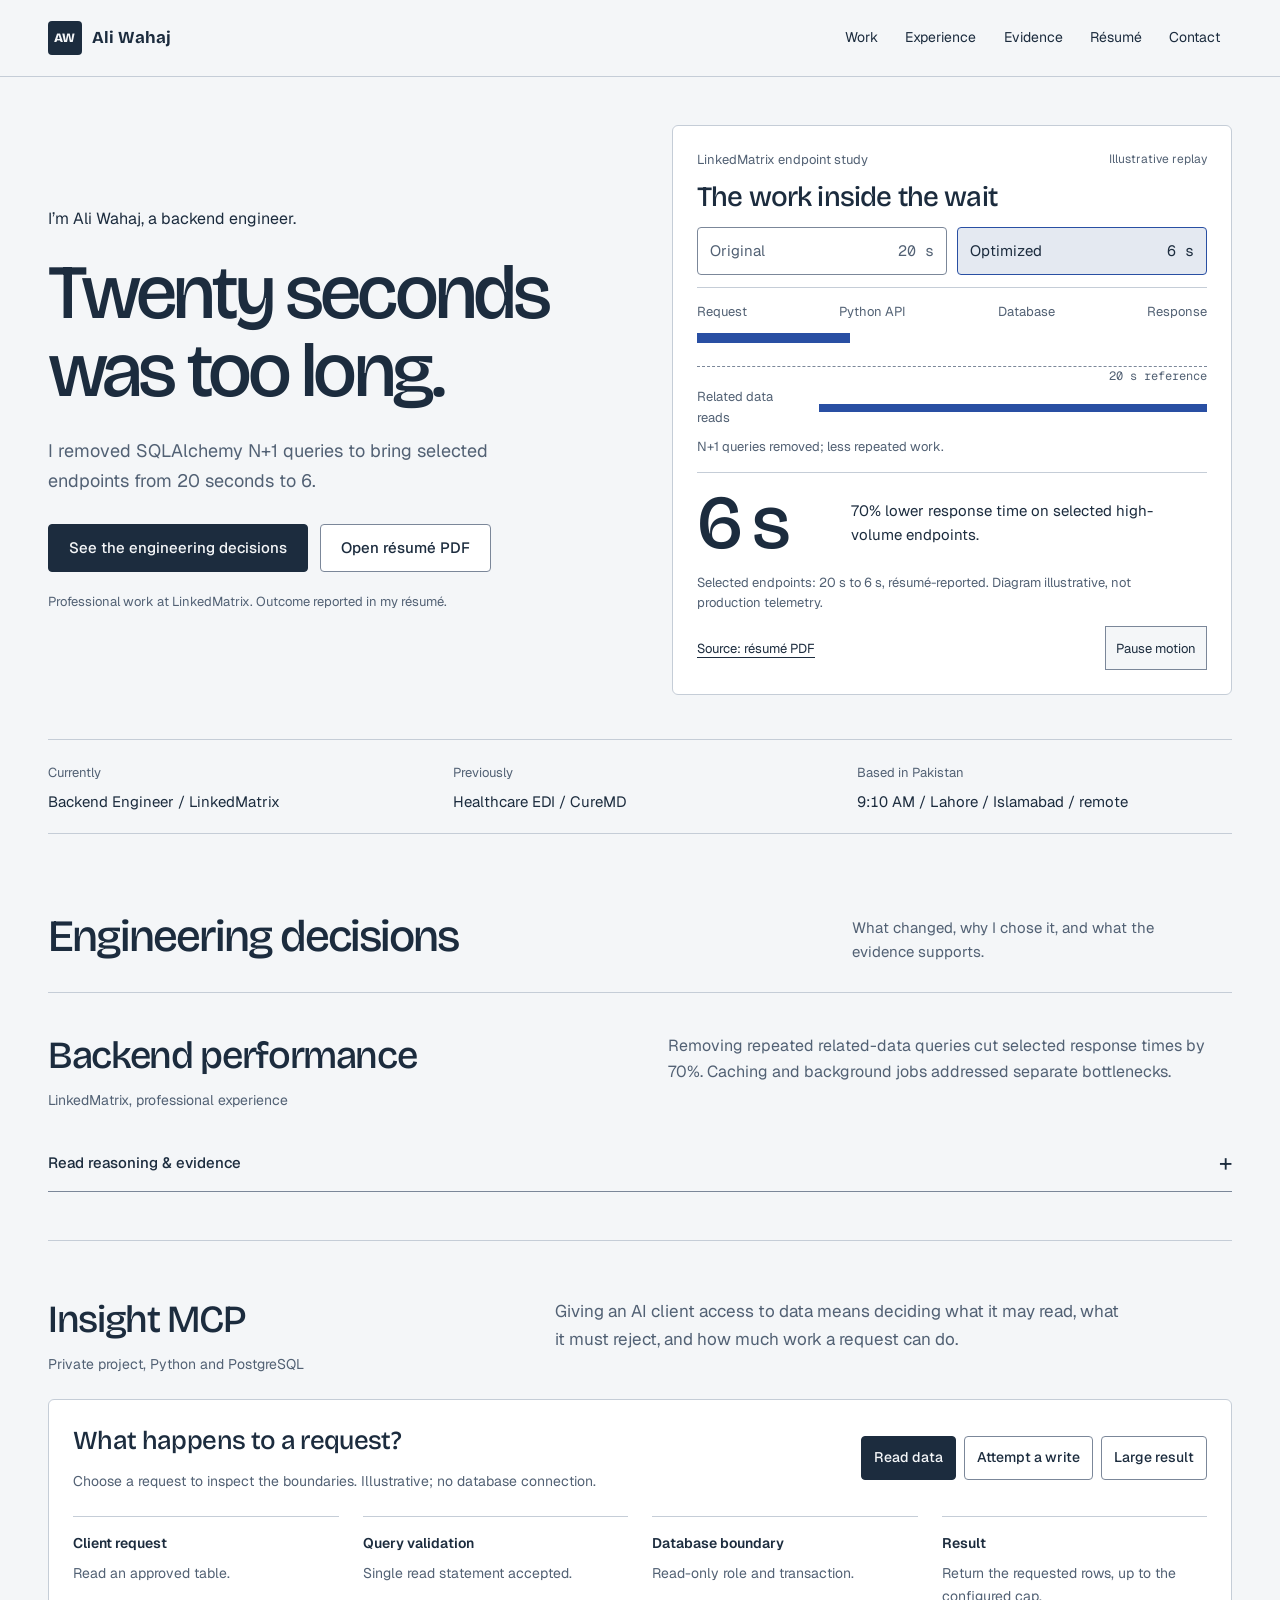
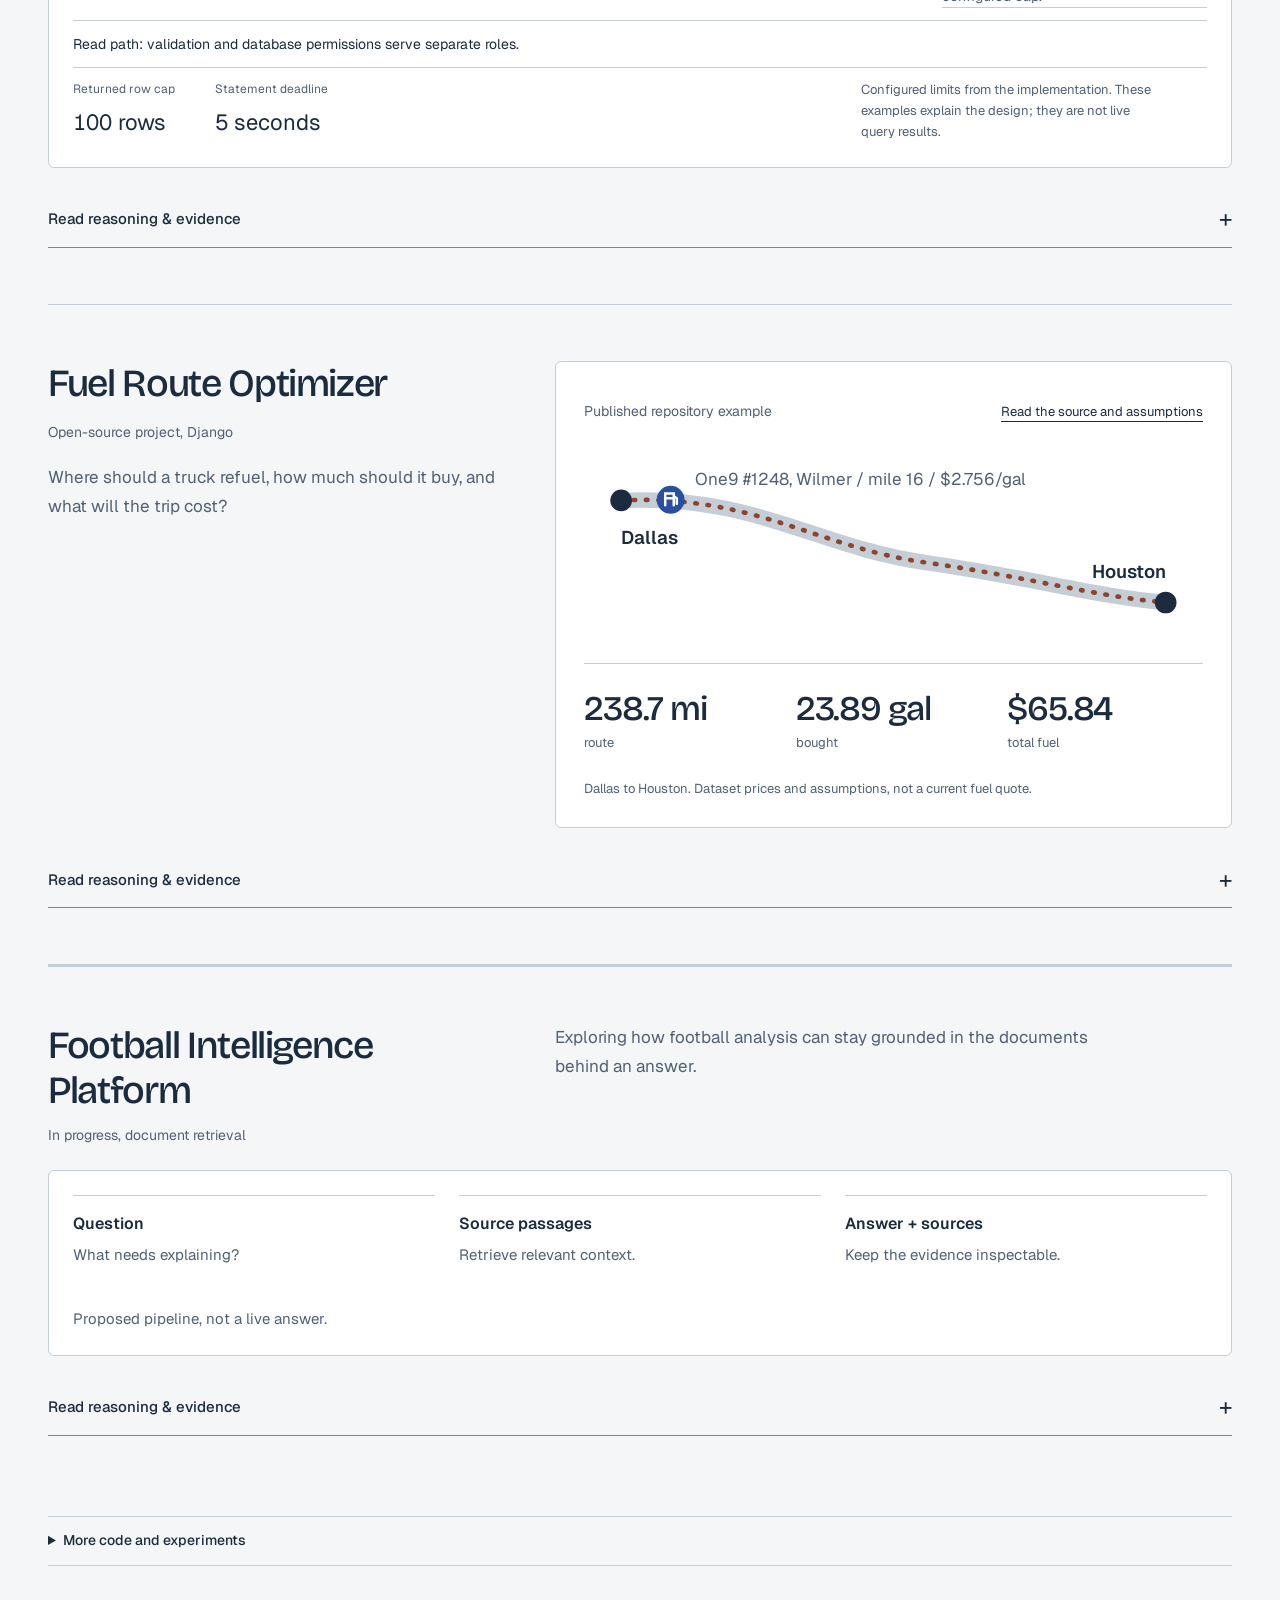
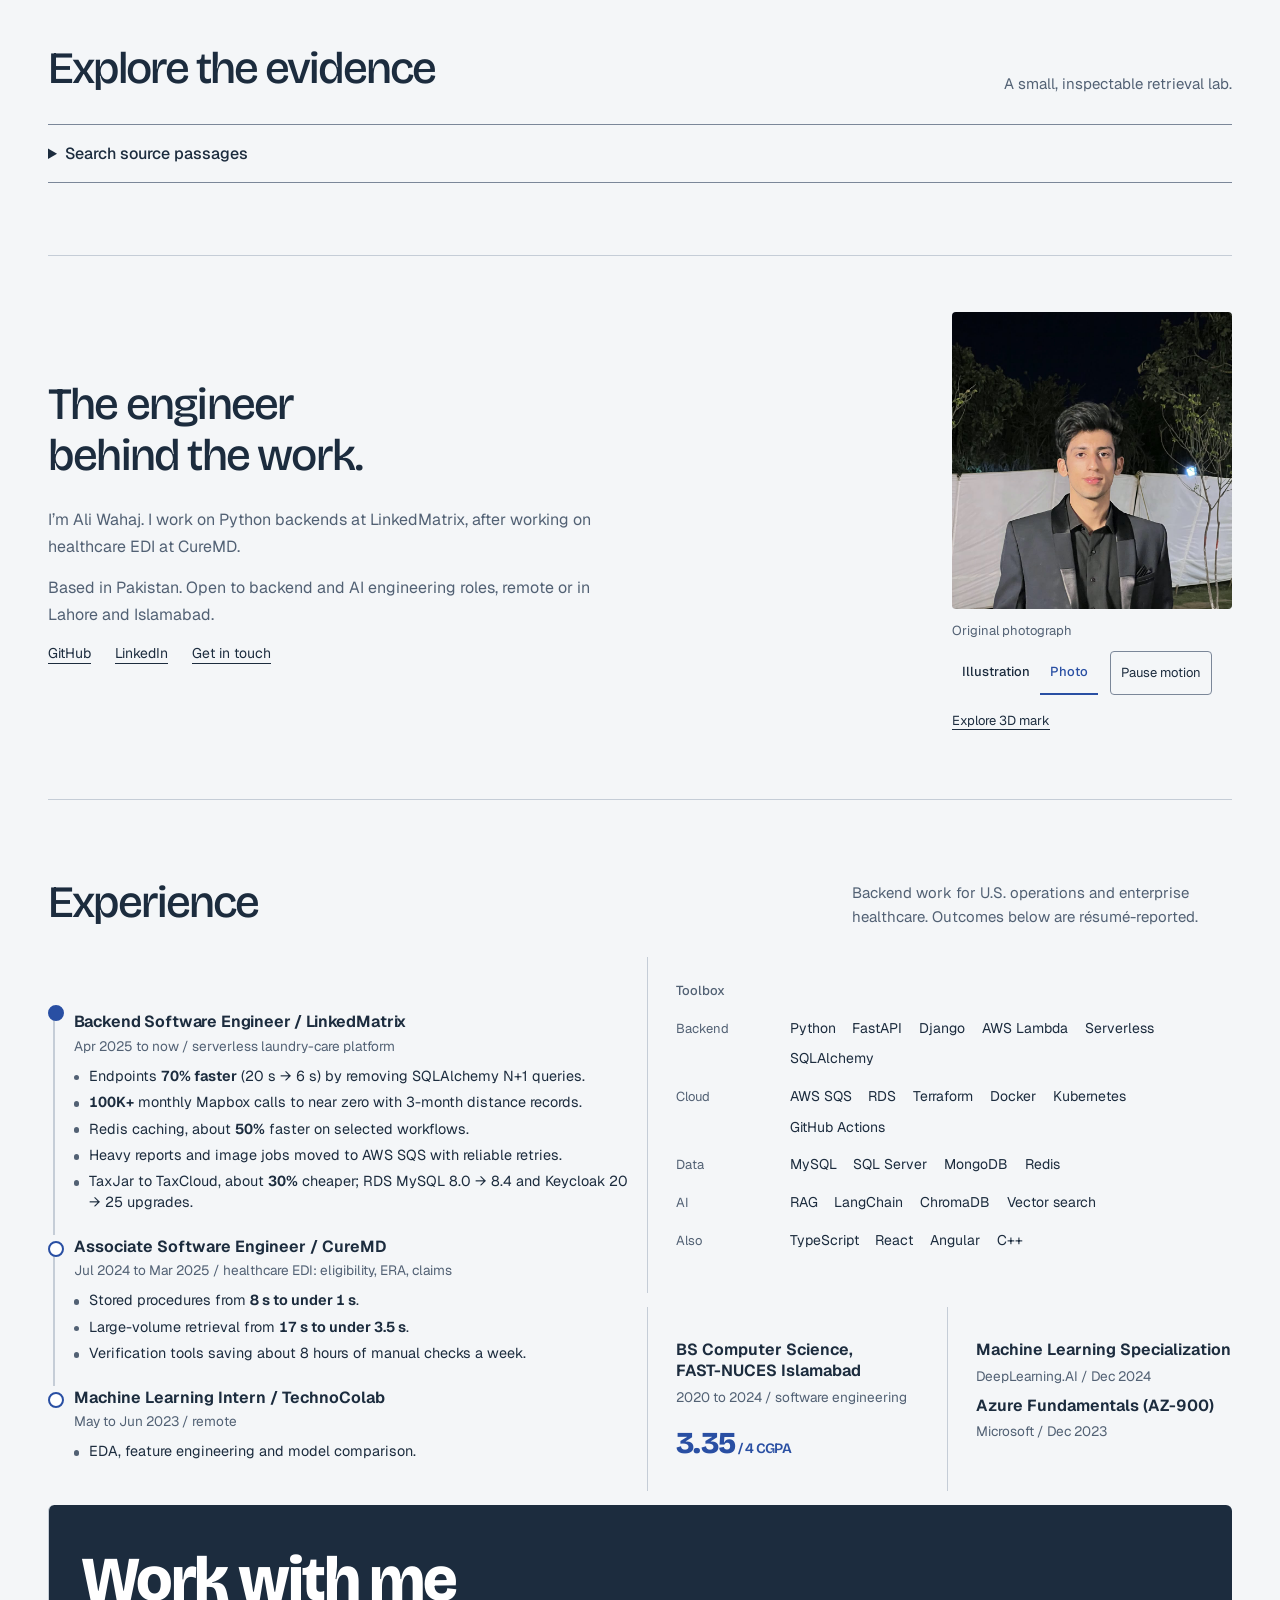
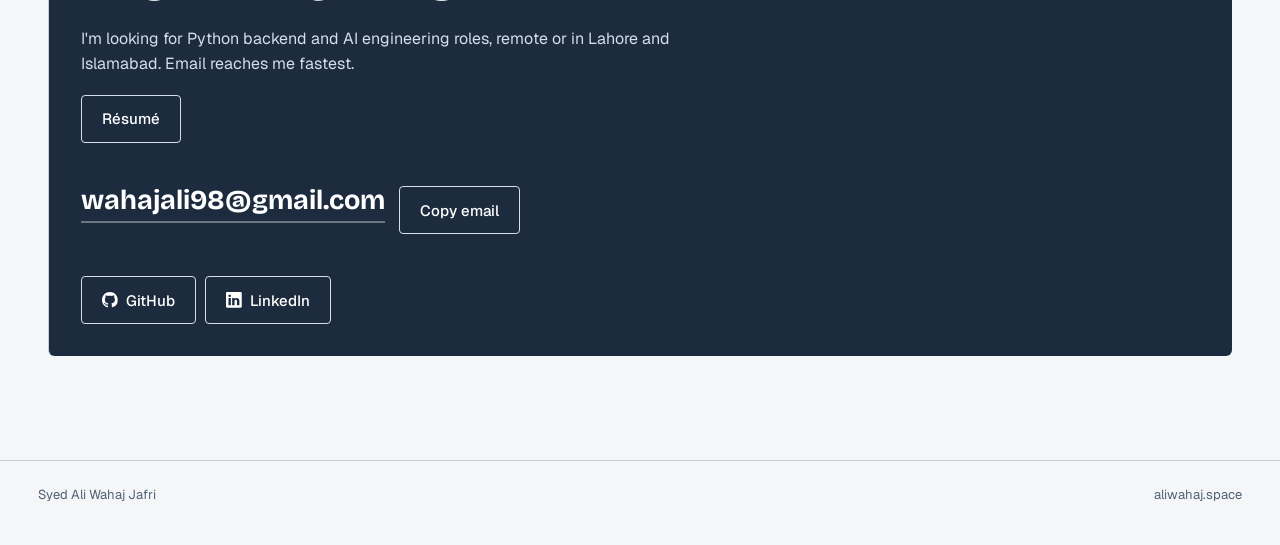
==== commit 4e7016f5: "Lead portfolio with an inspectable engineering case" ====
--- a/index.html
+++ b/index.html
@@ -233,14 +233,14 @@
 <link rel="stylesheet" href="living.css?v=insight-and-actions-5">
 <link rel="stylesheet" href="case-studies.css?v=insight-and-actions-5">
 <link rel="stylesheet" href="identity.css?v=insight-and-actions-5">
-<link rel="stylesheet" href="notebook.css?v=notebook-3">
+<link rel="stylesheet" href="notebook.css?v=case-led-5">
 </head>
 <body>
 <a class="skip" href="#top">Skip to content</a>
 <svg width="0" height="0" style="position:absolute" aria-hidden="true"><defs><path id="i-gh" d="M8 0C3.58 0 0 3.58 0 8c0 3.54 2.29 6.53 5.47 7.59.4.07.55-.17.55-.38 0-.19-.01-.82-.01-1.49-2.01.37-2.53-.49-2.69-.94-.09-.23-.48-.94-.82-1.13-.28-.15-.68-.52-.01-.53.63-.01 1.08.58 1.23.82.72 1.21 1.87.87 2.33.66.07-.52.28-.87.51-1.07-1.78-.2-3.64-.89-3.64-3.95 0-.87.31-1.59.82-2.15-.08-.2-.36-1.02.08-2.12 0 0 .67-.21 2.2.82.64-.18 1.32-.27 2-.27.68 0 1.36.09 2 .27 1.53-1.04 2.2-.82 2.2-.82.44 1.1.16 1.92.08 2.12.51.56.82 1.27.82 2.15 0 3.07-1.87 3.75-3.65 3.95.29.25.54.73.54 1.48 0 1.07-.01 1.93-.01 2.2 0 .21.15.46.55.38A8.013 8.013 0 0016 8c0-4.42-3.58-8-8-8z"/><path id="i-li" d="M0 1.15C0 .52.52 0 1.17 0h13.66C15.48 0 16 .52 16 1.15v13.7c0 .63-.52 1.15-1.17 1.15H1.17C.52 16 0 15.48 0 14.85V1.15zM4.94 13.4V6.17h-2.4v7.23h2.4zM3.74 5.18c.84 0 1.36-.55 1.36-1.25-.02-.71-.52-1.25-1.34-1.25-.82 0-1.36.54-1.36 1.25 0 .7.52 1.25 1.33 1.25h.01zM6.27 13.4h2.4V9.36c0-.21.02-.43.08-.58.17-.43.57-.88 1.23-.88.87 0 1.22.66 1.22 1.64v3.86h2.4V9.25c0-2.22-1.18-3.25-2.76-3.25-1.29 0-1.86.71-2.17 1.21v.03h-.02l.02-.03V6.17h-2.4c.03.68 0 7.23 0 7.23z"/></defs></svg>
 <header class="top">
 <div class="wrap">
-<a class="mark" href="#top" aria-label="AW, Ali Wahaj, home"><b aria-hidden="true">AW</b><span>Ali Wahaj</span></a>
+<a class="mark" href="#top" aria-label="AW Ali Wahaj, home"><b aria-hidden="true">AW</b> <span>Ali Wahaj</span></a>
 <div class="top-right">
 <nav aria-label="Sections">
 <a href="#work">Work</a>
@@ -254,29 +254,36 @@
 <div class="wrap">
 
 <!-- ===== Hero bento ===== -->
-<section class="bento hero portrait-hero" aria-label="Introduction">
-<h1>Ali Wahaj<span class="name-dot" aria-hidden="true">.</span></h1>
-<div class="tile intro">
-<p class="role">Backend engineer.<br>Python, SQL, and queues.</p>
-<p class="lede">Currently at LinkedMatrix; previously at CureMD.</p>
-<div class="cta"><a class="btn solid" href="#work">Explore my work</a><a class="btn" href="Ali-Wahaj-Resume.pdf">Open résumé PDF</a></div>
-<p class="open-status">Open to backend and AI roles</p>
-<div class="hero-social"><a href="https://github.com/WahajAli14" target="_blank" rel="noopener">GitHub</a><a href="https://www.linkedin.com/in/syed-wahaj" target="_blank" rel="noopener">LinkedIn</a><a href="#contact">Get in touch</a></div>
-</div>
-<figure class="portrait-object" id="portrait-object" data-portrait="photo"><div class="portrait-mat"><span class="portrait-halo" aria-hidden="true"></span><div class="portrait-drift"><img id="portrait-image" src="assets/ali-portrait.jpeg" alt="Ali Wahaj wearing a dark suit." width="1200" height="1600" fetchpriority="high"></div><span class="portrait-ground" aria-hidden="true"></span></div><figcaption><small id="portrait-kind">Original photograph</small><div class="portrait-actions"><div class="portrait-choices" role="group" aria-label="Portrait appearance"><button type="button" data-portrait-choice="illustration" aria-pressed="false">Illustration</button><button type="button" data-portrait-choice="photo" aria-pressed="true">Photo</button></div><button type="button" class="portrait-motion motion-control" data-motion-control aria-pressed="false">Pause motion</button></div></figcaption><button class="model-open" id="model-open" type="button" aria-haspopup="dialog">Explore 3D mark</button></figure>
-</section>
+<section class="hero case-led-hero" aria-labelledby="hero-title">
+<div class="intro">
+<p class="hero-person">I’m Ali Wahaj, a backend engineer.</p>
+<h1 id="hero-title">Twenty seconds<br>was too long.</h1>
+<p class="hero-explanation">I removed SQLAlchemy N+1 queries to bring selected endpoints from 20 seconds to 6.</p>
+<div class="cta"><a class="btn solid" href="#case-backend">See the engineering decisions</a><a class="btn" href="Ali-Wahaj-Resume.pdf">Open résumé PDF</a></div>
+<p class="hero-scope">Professional work at LinkedMatrix. Outcome reported in my résumé.</p>
+</div><div class="neural request-journey" role="group" data-trace="after" aria-labelledby="journey-title">
+<div class="trace-heading"><span>LinkedMatrix endpoint study</span><span class="trace-kind">Illustrative replay</span></div>
+<h2 id="journey-title">The work inside the wait</h2>
+<div class="trace-choices" role="group" aria-label="Compare endpoint versions">
+<button type="button" data-trace-mode="before" aria-pressed="false">Original <span>20 s</span></button>
+<button type="button" data-trace-mode="after" aria-pressed="true">Optimized <span>6 s</span></button>
+</div>
+<div class="trace-diagram" role="img" aria-label="Conceptual request path: a Python endpoint reads related data through SQLAlchemy, then returns a response. The optimized version avoids N+1 queries.">
+<div class="trace-stations"><span>Request</span><span>Python API</span><span>Database</span><span>Response</span></div>
+<div class="trace-track"><div class="trace-budget"><div class="trace-progress"></div></div><span class="trace-scale">20 s reference</span></div>
+<div class="query-study"><div class="query-label">Related data reads</div><div class="query-original" aria-hidden="true"><i></i><i></i><i></i><i></i><i></i></div><div class="query-optimized" aria-hidden="true"><i></i></div><p class="query-caption" id="trace-caption">N+1 queries removed; less repeated work.</p></div>
+</div>
+<div class="trace-outcome" role="status" aria-live="polite"><strong id="trace-time">6 s</strong><p id="trace-outcome">70% lower response time on selected high-volume endpoints.</p></div>
+<p class="trace-source">Selected endpoints: 20 s to 6 s, résumé-reported. Diagram illustrative, not production telemetry.</p>
+<div class="trace-footer"><a href="Ali-Wahaj-Resume.pdf">Source: résumé PDF</a><button type="button" id="motion" data-motion-control aria-pressed="false">Pause motion</button></div>
+</div></section>
 <aside class="career-strip" aria-label="Career at a glance"><div><span>Currently</span><p>Backend Engineer / LinkedMatrix</p></div><div><span>Previously</span><p>Healthcare EDI / CureMD</p></div><div><span>Based in Pakistan</span><p><time id="clock">PKT</time> / Lahore / Islamabad / remote</p></div></aside>
 <!-- ===== Case studies ===== -->
-<div class="sec" id="work"><h2>Selected work</h2><p>Decisions, implementation, and the evidence behind each project.</p></div>
-<nav class="case-index" id="case-index" tabindex="-1" aria-label="Case study index">
-<a href="#case-backend"><strong>Backend performance</strong><span>Open decisions, results and evidence</span></a>
-<a href="#case-insight"><strong>Insight MCP</strong><span>Inspect the read-only data boundary</span></a>
-<a href="#case-routing"><strong>Route optimization</strong><span>Open constraints, approach and source</span></a>
-<a href="#case-retrieval"><strong>Document-grounded AI</strong><span>Open the in-progress exploration</span></a>
-</nav>
+<div class="sec" id="work"><h2 id="case-index" tabindex="-1">Engineering decisions</h2><p>What changed, why I chose it, and what the evidence supports.</p></div>
+
 <section class="case-studies" aria-label="Engineering case studies">
 <article id="case-backend" tabindex="-1" class="case-study" aria-labelledby="backend-title">
-<header class="case-heading"><p class="case-context">LinkedMatrix, professional experience</p><h3 id="backend-title"><a href="#case-backend">Backend performance</a></h3><p class="case-summary">A serverless laundry-care platform. SQLAlchemy queries. A long wait between the request and the response.</p></header>
+<header class="case-heading"><p class="case-context">LinkedMatrix, professional experience</p><h3 id="backend-title"><a href="#case-backend">Backend performance</a></h3><p class="case-summary">Removing repeated related-data queries cut selected response times by 70%. Caching and background jobs addressed separate bottlenecks.</p></header>
 <details class="case-disclosure"><summary><span class="case-open-label">Read reasoning &amp; evidence</span><span class="case-close-label">Close reasoning</span><span class="case-toggle" aria-hidden="true">+</span></summary>
 <div class="case-layout"><div class="case-story">
 <dl class="case-outcomes"><div><dt>Response time</dt><dd>20 s → 6 s</dd></div><div><dt>Improvement</dt><dd>70%</dd></div></dl>
@@ -285,22 +292,7 @@
 <section><h4>Engineering rationale</h4><p>Removing N+1 queries reduces repeated related-data reads at their source. Caching can reduce repeated work further; queueing heavy jobs keeps that work outside the request path. These mechanisms solve different bottlenecks.</p></section><section><h4>A decision worth showing</h4><p>Reusable distance records reduced 100K+ monthly Mapbox calls to near zero. The records expired after three months to keep location data updated.</p></section>
 <details><summary>Evidence and scope</summary><p>The 70% reduction applies to the selected endpoints described in my résumé. Redis improved selected workflows by approximately 50%; that is a separate result. The diagram is a conceptual explanation, not a production trace. Number validation and repeated-message prevention reduced proxy messaging costs by 50%; the TaxJar-to-TaxCloud migration reduced tax-processing costs by approximately 30%. These are separate résumé-reported outcomes. Employer source and production logs are not included.</p></details>
 <div class="case-links"><a class="case-source" href="Ali-Wahaj-Resume.pdf">Source: original résumé PDF</a><a href="#case-index">Back to studies</a></div>
-</div><div class="case-evidence"><div class="neural request-journey" role="group" data-trace="after" aria-labelledby="journey-title">
-<div class="trace-heading"><span>Inside a request</span><span class="trace-kind">Illustrative replay</span></div>
-<h4 id="journey-title">Same endpoint.<br>Less waiting.</h4>
-<div class="trace-choices" role="group" aria-label="Compare endpoint versions">
-<button type="button" data-trace-mode="before" aria-pressed="false">Original <span>20 s</span></button>
-<button type="button" data-trace-mode="after" aria-pressed="true">Optimized <span>6 s</span></button>
-</div>
-<div class="trace-diagram" role="img" aria-label="Conceptual request path: a Python endpoint reads related data through SQLAlchemy, then returns a response. The optimized version avoids N+1 queries.">
-<div class="trace-stations"><span>Request</span><span>Python API</span><span>Database</span><span>Response</span></div>
-<div class="trace-track"><div class="trace-budget"><div class="trace-progress"></div></div><span class="trace-scale">20 s reference</span></div>
-<div class="query-study"><div class="query-label">Related data reads</div><div class="query-original" aria-hidden="true"><i></i><i></i><i></i><i></i><i></i></div><div class="query-optimized" aria-hidden="true"><i></i></div><p class="query-caption" id="trace-caption">N+1 queries removed; less repeated work.</p></div>
-</div>
-<div class="trace-outcome" role="status" aria-live="polite"><strong id="trace-time">6 s</strong><p id="trace-outcome">70% lower response time on selected high-volume endpoints.</p></div>
-<p class="trace-source">20 s → 6 s is résumé-reported. The structure and compressed replay are illustrative; individual query timings are not measured here.</p>
-<div class="trace-footer"><a href="#case-backend">Read the backend case study</a><button type="button" id="motion" data-motion-control aria-pressed="false">Pause motion</button></div>
-</div><div class="tile sim-tile c2 r2 m2" style="--i:6" role="group" aria-labelledby="sim-title">
+</div><div class="case-evidence"><div class="tile sim-tile c2 r2 m2" style="--i:6" role="group" aria-labelledby="sim-title">
 <div class="sim-head">
 <div>
 <h4 id="sim-title">Mission Control</h4>
@@ -321,8 +313,8 @@
 
 </details>
 </article>
-<article id="case-insight" tabindex="-1" class="case-study case-insight" aria-labelledby="insight-title">
-<header class="case-heading"><p class="case-context">Private project, Python and PostgreSQL</p><h3 id="insight-title"><a href="#case-insight">Insight MCP</a></h3><p class="case-summary">Giving an AI client access to data means deciding what it may read, what it must reject, and how much work a request can do.</p></header>
+<article id="case-insight" tabindex="-1" class="case-study case-insight illustrated-study" aria-labelledby="insight-title">
+<header class="case-heading"><p class="case-context">Private project, Python and PostgreSQL</p><h3 id="insight-title"><a href="#case-insight">Insight MCP</a></h3><p class="case-summary">Giving an AI client access to data means deciding what it may read, what it must reject, and how much work a request can do.</p></header><div class="study-artifact"><div class="policy-demo" role="group" data-policy="read" aria-labelledby="policy-title"><h4 id="policy-title">What happens to a request?</h4><p class="policy-intro">Choose a request to inspect the boundaries. Illustrative; no database connection.</p><div class="policy-choices" role="group" aria-label="Example request"><button type="button" data-policy-choice="read" aria-pressed="true">Read data</button><button type="button" data-policy-choice="write" aria-pressed="false">Attempt a write</button><button type="button" data-policy-choice="large" aria-pressed="false">Large result</button></div><ol class="policy-path"><li><span>Client request</span><p id="policy-request">Read an approved table.</p></li><li><span>Query validation</span><p id="policy-validation">Single read statement accepted.</p></li><li><span>Database boundary</span><p id="policy-database">Read-only role and transaction.</p></li><li><span>Result</span><p id="policy-result">Return the requested rows, up to the configured cap.</p></li></ol><p id="policy-status" class="policy-status" role="status">Read path: validation and database permissions serve separate roles.</p><dl class="policy-limits"><div><dt>Returned row cap</dt><dd>100 rows</dd></div><div><dt>Statement deadline</dt><dd>5 seconds</dd></div></dl><p class="evidence-caption">Configured limits from the implementation. These examples explain the design; they are not live query results.</p></div></div>
 <details class="case-disclosure"><summary><span class="case-open-label">Read reasoning &amp; evidence</span><span class="case-close-label">Close reasoning</span><span class="case-toggle" aria-hidden="true">+</span></summary>
 <div class="case-layout"><div class="case-story">
 <section><h4>The problem</h4><p>A model’s instructions are not a database permission boundary. A useful data tool needs checks that still apply when a client submits an unexpected query.</p></section>
@@ -332,13 +324,11 @@
 <section><h4>What I verified</h4><p>The existing SQL-policy suite passed 22 tests locally on 5 November 2026, covering accepted reads, writes, stacked statements, nested writable queries and disallowed table references.</p></section>
 <details><summary>Evidence and limits</summary><p>The implementation and tests were reviewed from the private repository. The 22 passing checks cover query validation. PostgreSQL integration, timeout enforcement and the database permission boundary were not executed in this portfolio review. This is not a production deployment, a customer outcome or a complete security assessment. Source code remains private.</p></details>
 <div class="case-links"><a href="#contact">Discuss Insight MCP</a><a href="#case-index">Back to studies</a></div>
-</div><div class="case-evidence"><div class="policy-demo" role="group" data-policy="read" aria-labelledby="policy-title"><p class="policy-intro">Illustrative walkthrough. No database connection.</p><h4 id="policy-title">What happens to a request?</h4><p class="policy-intro">Choose an example. This walkthrough does not connect to a database.</p><div class="policy-choices" role="group" aria-label="Example request"><button type="button" data-policy-choice="read" aria-pressed="true">Read data</button><button type="button" data-policy-choice="write" aria-pressed="false">Attempt a write</button><button type="button" data-policy-choice="large" aria-pressed="false">Large result</button></div><ol class="policy-path"><li><span>Client request</span><p id="policy-request">Read an approved table.</p></li><li><span>Query validation</span><p id="policy-validation">Single read statement accepted.</p></li><li><span>Database boundary</span><p id="policy-database">Read-only role and transaction.</p></li><li><span>Result</span><p id="policy-result">Return the requested rows, up to the configured cap.</p></li></ol><p id="policy-status" class="policy-status" role="status">Read path: validation and database permissions serve separate roles.</p><dl class="policy-limits"><div><dt>Returned row cap</dt><dd>100 rows</dd></div><div><dt>Statement deadline</dt><dd>5 seconds</dd></div></dl><p class="evidence-caption">Configured limits from the implementation. These examples explain the design; they are not live query results.</p></div></div></div>
+</div></div>
 </details></article>
 
-<article id="case-routing" tabindex="-1" class="case-study case-routing" aria-labelledby="routing-title">
-<header class="case-heading"><p class="case-context">Open-source project, Django</p><h3 id="routing-title"><a href="#case-routing">Fuel Route Optimizer</a></h3><p class="case-summary">Where should a truck refuel, how much should it buy, and what will the trip cost?</p></header>
-<details class="case-disclosure"><summary><span class="case-open-label">Read reasoning &amp; evidence</span><span class="case-close-label">Close reasoning</span><span class="case-toggle" aria-hidden="true">+</span></summary>
-<div class="case-layout"><div class="case-evidence"><div class="route" role="group" aria-label="Repository example: Dallas to Houston">
+<article id="case-routing" tabindex="-1" class="case-study case-routing illustrated-study" aria-labelledby="routing-title">
+<header class="case-heading"><p class="case-context">Open-source project, Django</p><h3 id="routing-title"><a href="#case-routing">Fuel Route Optimizer</a></h3><p class="case-summary">Where should a truck refuel, how much should it buy, and what will the trip cost?</p></header><div class="study-artifact"><div class="route-artifact"><div class="artifact-heading"><p class="artifact-caption">Published repository example</p><a class="case-source" aria-label="Read the source and assumptions for Fuel Route Optimizer" href="https://github.com/WahajAli14/fuel-route-optimizer" target="_blank" rel="noopener">Read the source and assumptions</a></div><div class="route" role="group" aria-label="Repository example: Dallas to Houston">
 <svg viewBox="0 0 400 120" aria-hidden="true">
 <path d="M24 30 C 110 26, 150 60, 220 70 S 330 92, 376 96" fill="none" stroke="var(--line)" stroke-width="10" stroke-linecap="round"/>
 <path d="M24 30 C 110 26, 150 60, 220 70 S 330 92, 376 96" fill="none" stroke="var(--coral)" stroke-width="3" stroke-linecap="round" stroke-dasharray="1 7"/>
@@ -356,7 +346,9 @@
 <div><b>23.89 gal</b><span>bought</span></div>
 <div><b>$65.84</b><span>total fuel</span></div>
 </div>
-</div>
+</div><p class="artifact-note">Dallas to Houston. Dataset prices and assumptions, not a current fuel quote.</p></div></div>
+<details class="case-disclosure"><summary><span class="case-open-label">Read reasoning &amp; evidence</span><span class="case-close-label">Close reasoning</span><span class="case-toggle" aria-hidden="true">+</span></summary>
+<div class="case-layout"><div class="case-evidence">
 <p class="label" style="margin-top:1rem">Repository benchmark / in-memory cache / not a live test</p><div class="speed" role="group" aria-label="Repository-reported timings, Chicago to Los Angeles; in-memory cache">
 <div class="cold"><span>First request</span><em style="width:100%"></em><span class="n">1,410 ms</span></div>
 <div class="warm"><span>Cached</span><em></em><span class="n">1.2 ms</span></div>
@@ -366,15 +358,15 @@
 <section><h4>The implementation</h4><p>The Django API combines routing, local place lookup, station matching and fuel-stop optimization. An uncached request makes one routing-provider call; a cache hit makes none.</p></section>
 <section><h4>Why this structure</h4><p>Keeping place lookup and station matching local avoids adding provider calls for every candidate stop. Caching reuses a completed route result; it does not replace the optimization algorithm.</p></section><section><h4>What the evidence shows</h4><p>The repository’s Dallas-to-Houston example covers 238.7 miles and reports $65.84 in fuel. The published response-time comparison uses the in-memory cache. Redis is optional.</p></section>
 <details><summary>Limits of the result</summary><p>The routing result depends on the project’s fuel-price dataset and assumptions. It is not a quote for current pump prices. Station locations use city coordinates, and detours are approximated; inspect the README before interpreting the result.</p></details>
-<a class="case-source" aria-label="Read the source and assumptions for Fuel Route Optimizer" href="https://github.com/WahajAli14/fuel-route-optimizer" target="_blank" rel="noopener">Read the source and assumptions</a><a class="case-return" href="#case-index">Back to studies</a>
+<a class="case-return" href="#case-index">Back to studies</a>
 </div></div>
 
 </details>
 </article>
-<article id="case-retrieval" tabindex="-1" class="case-study" aria-labelledby="retrieval-title">
-<header class="case-heading"><p class="case-context">In progress, document retrieval</p><h3 id="retrieval-title"><a href="#case-retrieval">Football Intelligence Platform</a></h3><p class="case-summary">Exploring how football analysis can stay grounded in the documents behind an answer.</p></header>
+<article id="case-retrieval" tabindex="-1" class="case-study illustrated-study exploration-study" aria-labelledby="retrieval-title">
+<header class="case-heading"><p class="case-context">In progress, document retrieval</p><h3 id="retrieval-title"><a href="#case-retrieval">Football Intelligence Platform</a></h3><p class="case-summary">Exploring how football analysis can stay grounded in the documents behind an answer.</p></header><div class="study-artifact"><div class="retrieval-evidence" role="group" aria-label="Conceptual retrieval workflow"><div><span>Question</span><p>What needs explaining?</p></div><span aria-hidden="true">↓</span><div><span>Source passages</span><p>Retrieve relevant context.</p></div><span aria-hidden="true">↓</span><div><span>Answer + sources</span><p>Keep the evidence inspectable.</p></div><p class="evidence-caption">Proposed pipeline, not a live answer.</p></div></div>
 <details class="case-disclosure"><summary><span class="case-open-label">Read reasoning &amp; evidence</span><span class="case-close-label">Close reasoning</span><span class="case-toggle" aria-hidden="true">+</span></summary>
-<div class="case-layout"><div class="case-story"><section><h4>The question</h4><p>How can an analyst inspect the passages behind a tactical answer, rather than trusting an unsupported response?</p></section><section><h4>The direction</h4><p>The earlier portfolio describes PDF ingestion, FastAPI, ChromaDB retrieval and answers with source passages. Its evaluation baseline is marked in progress.</p></section><section><h4>Reasoning and trade-offs</h4><p>Retrieval makes supporting passages available for inspection, but a retrieved passage does not by itself prove an answer is correct. An evaluation baseline is needed before making accuracy claims. This is the direction being explored, not a verified completed result.</p></section><section><h4>What you can inspect now</h4><p>The local explorer below searches a small portfolio corpus and reveals its matching passages. It demonstrates evidence inspection; it is not the football system or an LLM service.</p></section><p class="evidence-limit">Current football repository implementation remains unverified. This is an in-progress study, not a completed case study with measured accuracy.</p><a class="case-source" href="#explorer">Try the local evidence explorer</a><a class="case-return" href="#case-index">Back to studies</a></div><div class="retrieval-evidence" role="group" aria-label="Conceptual retrieval workflow"><div><span>Question</span><p>What needs explaining?</p></div><span aria-hidden="true">↓</span><div><span>Source passages</span><p>Retrieve relevant context.</p></div><span aria-hidden="true">↓</span><div><span>Answer + sources</span><p>Keep the evidence inspectable.</p></div><p class="evidence-caption">Proposed pipeline, not a live answer.</p></div></div>
+<div class="case-layout"><div class="case-story"><section><h4>The question</h4><p>How can an analyst inspect the passages behind a tactical answer, rather than trusting an unsupported response?</p></section><section><h4>The direction</h4><p>The earlier portfolio describes PDF ingestion, FastAPI, ChromaDB retrieval and answers with source passages. Its evaluation baseline is marked in progress.</p></section><section><h4>Reasoning and trade-offs</h4><p>Retrieval makes supporting passages available for inspection, but a retrieved passage does not by itself prove an answer is correct. An evaluation baseline is needed before making accuracy claims. This is the direction being explored, not a verified completed result.</p></section><section><h4>What you can inspect now</h4><p>The local explorer below searches a small portfolio corpus and reveals its matching passages. It demonstrates evidence inspection; it is not the football system or an LLM service.</p></section><p class="evidence-limit">Current football repository implementation remains unverified. This is an in-progress study, not a completed case study with measured accuracy.</p><a class="case-source" href="#explorer">Try the local evidence explorer</a><a class="case-return" href="#case-index">Back to studies</a></div></div>
 
 </details>
 </article>
@@ -404,7 +396,8 @@
 <p>My forks of the Waterloo IR toolkits for sparse and dense retrieval.</p>
 </a>
 </div></details>
-<section id="explorer" class="rag-section" aria-labelledby="rag-title"><div class="sec"><h2 id="rag-title">Explore the evidence</h2><p>A small, inspectable retrieval lab.</p></div><div class="rag-grid"><div><h3>Search the work</h3><p>Search a curated portfolio corpus. Matching passages appear with their sources. This demo uses keyword retrieval, with no embeddings, LLM or external API.</p><p id="retrieval-help" class="field-help">Try a topic such as backend performance, Insight MCP or fuel routing.</p><form id="rag-form"><label for="question">Your question</label><div class="search-row"><input id="question" name="question" autocomplete="off" type="search" maxlength="240" placeholder="How has Ali optimized backend performance?" aria-describedby="retrieval-help" required><button class="btn solid" type="submit">Find passages</button></div></form><div class="suggestions"><button type="button" data-query="backend performance">Backend performance</button><button type="button" data-query="AWS queue">AWS & queues</button><button type="button" data-query="Insight MCP read only">Insight MCP</button><button type="button" data-query="retrieval RAG">RAG project</button></div></div><div id="rag-results" role="status" aria-live="polite"><h3>Find the evidence<br>behind the work.</h3><p>Enter a question or choose a prompt to inspect the available evidence.</p></div></div><ol class="pipeline" aria-label="Conceptual RAG architecture"><li>01 / Documents</li><li>02 / Chunks</li><li>03 / Retrieval</li><li>04 / Context</li><li>05 / Cited answer</li></ol><p class="label">Conceptual production pipeline; this local demo implements passage retrieval only. Football project status is carried over from the existing portfolio and requires repository verification.</p></section>
+<section id="explorer" class="rag-section" aria-labelledby="rag-title"><div class="sec"><h2 id="rag-title">Explore the evidence</h2><p>A small, inspectable retrieval lab.</p></div><details class="evidence-library"><summary>Search source passages</summary><div class="rag-grid"><div><h3>Search the work</h3><p>Search a curated portfolio corpus. Matching passages appear with their sources. This demo uses keyword retrieval, with no embeddings, LLM or external API.</p><p id="retrieval-help" class="field-help">Try a topic such as backend performance, Insight MCP or fuel routing.</p><form id="rag-form"><label for="question">Your question</label><div class="search-row"><input id="question" name="question" autocomplete="off" type="search" maxlength="240" placeholder="How has Ali optimized backend performance?" aria-describedby="retrieval-help" required><button class="btn solid" type="submit">Find passages</button></div></form><div class="suggestions"><button type="button" data-query="backend performance">Backend performance</button><button type="button" data-query="AWS queue">AWS & queues</button><button type="button" data-query="Insight MCP read only">Insight MCP</button><button type="button" data-query="retrieval RAG">RAG project</button></div></div><div id="rag-results" role="status" aria-live="polite"><h3>Find the evidence<br>behind the work.</h3><p>Enter a question or choose a prompt to inspect the available evidence.</p></div></div><ol class="pipeline" aria-label="Conceptual RAG architecture"><li>01 / Documents</li><li>02 / Chunks</li><li>03 / Retrieval</li><li>04 / Context</li><li>05 / Cited answer</li></ol><p class="label">Conceptual production pipeline; this local demo implements passage retrieval only. Football project status is carried over from the existing portfolio and requires repository verification.</p></details></section>
+<section class="about-note" aria-labelledby="about-title"><div><h2 id="about-title">The engineer behind the work.</h2><p>I’m Ali Wahaj. I work on Python backends at LinkedMatrix, after working on healthcare EDI at CureMD.</p><p>Based in Pakistan. Open to backend and AI engineering roles, remote or in Lahore and Islamabad.</p><div class="hero-social"><a href="https://github.com/WahajAli14" target="_blank" rel="noopener">GitHub</a><a href="https://www.linkedin.com/in/syed-wahaj" target="_blank" rel="noopener">LinkedIn</a><a href="#contact">Get in touch</a></div></div><figure class="portrait-object" id="portrait-object" data-portrait="photo"><div class="portrait-mat"><span class="portrait-halo" aria-hidden="true"></span><div class="portrait-drift"><img id="portrait-image" src="assets/ali-portrait.jpeg" alt="Ali Wahaj wearing a dark suit." width="1200" height="1600" loading="lazy" decoding="async"></div><span class="portrait-ground" aria-hidden="true"></span></div><figcaption><small id="portrait-kind">Original photograph</small><div class="portrait-actions"><div class="portrait-choices" role="group" aria-label="Portrait appearance"><button type="button" data-portrait-choice="illustration" aria-pressed="false">Illustration</button><button type="button" data-portrait-choice="photo" aria-pressed="true">Photo</button></div><button type="button" class="portrait-motion motion-control" data-motion-control aria-pressed="false">Pause motion</button></div></figcaption><button class="model-open" id="model-open" type="button" aria-haspopup="dialog">Explore 3D mark</button></figure></section>
 <!-- ===== Experience ===== -->
 <div class="sec" id="experience">
 <h2>Experience</h2>
@@ -491,7 +484,7 @@
 <script src="motion.js?v=notebook-1"></script>
 <script src="simulation.js?v=notebook-1"></script>
 <script src="living.js?v=notebook-2"></script>
-<script src="journey.js?v=notebook-1"></script>
+<script src="journey.js?v=case-led-1"></script>
 <script src="model.js?v=notebook-1"></script>
 <script src="portrait.js?v=notebook-1"></script>
 <script src="policy.js?v=notebook-1"></script>
--- a/notebook.css
+++ b/notebook.css
@@ -1,5 +1,5 @@
-/* Hallmark v2 informed custom redesign: personal engineering notebook; job: hire; material: original photo and source-backed studies; fixed appearance. */
-/* Critique: replaces the floating bust and repeating pill/card hierarchy with a name-led opening, a real photograph and an indexed project ledger. */
+/* Hallmark v2 informed custom redesign: case-led engineering portfolio; job: hire; material: résumé-reported optimization and source-backed studies; fixed appearance. */
+/* Critique: replaces the name-led opening and duplicate ledger with an inspectable engineering result and visible study artifacts. */
 /* Review scope: browser checks through CUA; static sloplint recorded separately. No full Hallmark certification claimed. */
 :root {
  --bg:#f4f6f8; --tile:#ffffff; --ink:#1c2c3e; --muted:#526174;
@@ -119,3 +119,118 @@
 @media(max-width:700px){.portrait-object{max-width:300px}.portrait-hero{gap:24px;padding-top:28px;padding-bottom:36px}}
 [hidden]{display:none!important}
 button:disabled,.model-controls button:disabled,.motion-control:disabled,.neural button:disabled{opacity:1;color:var(--muted);background:var(--bg);border-color:var(--line);cursor:not-allowed}
+/* Case-led revision: one real engineering result opens the portfolio. */
+.case-led-hero{display:grid;grid-template-columns:minmax(0,1fr) minmax(0,1fr);gap:64px;align-items:center;padding:56px 0 60px;min-height:660px}
+.case-led-hero .intro{grid-column:auto;grid-row:auto;display:block;padding:0;background:none;border:0;box-shadow:none;min-height:0;overflow:visible}
+.case-led-hero .hero-person{font:400 1rem/1.5 var(--body);margin:0 0 24px;color:var(--ink)}
+.case-led-hero .intro h1{font:500 clamp(3.25rem,6vw,5.3rem)/1.01 var(--display);letter-spacing:-.05em;max-width:13ch;margin:0}
+.case-led-hero .hero-explanation{font:400 1.125rem/1.65 var(--body);margin-top:26px;max-width:43ch;color:var(--muted)}
+.case-led-hero .cta{margin-top:28px;gap:12px;animation:none!important;opacity:1!important;filter:none!important;transform:none!important}
+.case-led-hero .hero-scope{font:.8125rem/1.6 var(--body);color:var(--muted);margin-top:20px;max-width:48ch}
+.case-led-hero>.request-journey{grid-column:auto;grid-row:auto;margin:0;padding:28px;min-height:0;gap:22px;background:var(--tile);border:1px solid var(--line);border-radius:6px;box-shadow:0 12px 36px var(--paper-shadow)}
+.case-led-hero .trace-heading{font:.8125rem/1.5 var(--body);color:var(--muted);gap:12px;flex-wrap:wrap}
+.case-led-hero .request-journey h2{font:500 1.75rem/1.2 var(--display);letter-spacing:-.03em;margin:0}
+.case-led-hero .trace-choices button{font-size:.9375rem;border-radius:4px;min-height:48px}
+.case-led-hero .trace-stations{font-size:.8125rem;line-height:1.5}
+.case-led-hero .query-study{grid-template-columns:110px minmax(0,1fr);margin-top:24px}
+.case-led-hero .query-label,.case-led-hero .query-caption{font:.8125rem/1.6 var(--body)}
+.case-led-hero .trace-outcome{grid-template-columns:130px minmax(0,1fr);gap:24px;align-items:center}
+.case-led-hero .trace-outcome strong{font:500 5.25rem/1 var(--display);letter-spacing:-.05em;color:var(--ink)}
+.case-led-hero .trace-outcome p{font:400 .9375rem/1.6 var(--body);color:var(--ink)}
+.case-led-hero .trace-source{font:.8125rem/1.6 var(--body);color:var(--muted)}
+.case-led-hero .trace-footer{gap:16px;align-items:center;flex-wrap:wrap}
+.case-led-hero .trace-footer a,.case-led-hero .trace-footer button{font:.8125rem/1.5 var(--body);min-height:44px}
+.case-led-hero .trace-footer a{display:inline-flex;align-items:center;text-underline-offset:4px}
+.career-strip{padding-block:20px}.sec{margin-top:76px}
+.case-study{padding-block:40px 48px}
+.case-heading h3{max-width:25ch}.case-heading .case-summary{max-width:52ch}
+.illustrated-study{display:grid;grid-template-columns:minmax(0,.8fr) minmax(0,1.2fr);gap:24px 56px;padding-block:56px}
+.illustrated-study>.case-heading{display:flex;flex-direction:column;gap:16px;align-items:flex-start;min-width:0}
+.illustrated-study .case-heading h3{order:0;margin:0;font-size:clamp(2rem,3vw,2.75rem)}
+.illustrated-study .case-context{order:1;font-size:.875rem;margin:0}
+.illustrated-study .case-heading .case-summary{order:2;margin:4px 0 0;font-size:1.0625rem;line-height:1.7}
+.study-artifact{min-width:0}.illustrated-study>.case-disclosure{grid-column:1/-1;margin-top:0}
+.case-insight .case-layout,.exploration-study .case-layout{grid-template-columns:minmax(0,1fr)}
+.case-insight .case-story,.exploration-study .case-story{max-width:75ch}
+.study-artifact .policy-demo{padding:24px;background:var(--tile);border:1px solid var(--line);border-radius:6px}
+.study-artifact .policy-demo h4{font:500 1.625rem/1.3 var(--display);margin:0 0 12px}
+.study-artifact .policy-path{display:grid;grid-template-columns:repeat(2,minmax(0,1fr));gap:0 24px;margin:24px 0}
+.study-artifact .policy-path li{padding:14px 0;min-height:100px}
+.study-artifact .policy-path li span{font-size:.875rem}.study-artifact .policy-status{font-size:.875rem;min-height:0}
+.study-artifact .policy-limits{gap:32px}.study-artifact .policy-limits dd{font-size:1.375rem}
+.route-artifact{padding:28px;background:var(--tile);border:1px solid var(--line);border-radius:6px}
+.artifact-caption{font:.875rem/1.5 var(--body);color:var(--muted);margin-bottom:20px}
+.route-artifact .route{padding:0;border:0;background:none;margin:0;border-radius:0}
+.route-artifact .route svg{display:block;width:100%;height:auto}
+.route-artifact .route .facts{border-top:1px solid var(--line);padding-top:24px;margin-top:24px;display:grid;grid-template-columns:repeat(3,minmax(0,1fr));gap:16px}
+.route-artifact .facts b{font:500 clamp(1.6rem,2.7vw,2.3rem)/1.2 var(--display);letter-spacing:-.035em;color:var(--ink)}
+.route-artifact .facts span{font:.8125rem/1.6 var(--body)}
+.artifact-note{font:.8125rem/1.6 var(--body);color:var(--muted);margin-top:24px}
+.study-artifact .retrieval-evidence{gap:0;background:var(--tile);padding:24px;border-radius:6px}
+.study-artifact .retrieval-evidence>div{border:0;border-bottom:1px solid var(--line);padding:16px 0}
+.study-artifact .retrieval-evidence>span{display:none}.study-artifact .retrieval-evidence>div>span{font-size:1rem}
+.study-artifact .retrieval-evidence p{font-size:.9375rem}.exploration-study{border-top:3px solid var(--line)}
+.about-note{display:grid;grid-template-columns:minmax(0,1fr) minmax(0,.55fr);gap:64px;align-items:center;padding-block:56px;border-block:1px solid var(--line);margin-top:72px}
+.about-note h2{font:500 clamp(2rem,3.5vw,3rem)/1.15 var(--display);letter-spacing:-.04em;max-width:16ch;margin-bottom:24px}
+.about-note p{font:400 1rem/1.7 var(--body);max-width:52ch;color:var(--muted);margin-top:14px}
+.about-note .portrait-object{max-width:280px;justify-self:end}
+.bento[aria-label="Experience, skills and education"]>.tile{background:transparent;border:0;border-radius:0;padding:24px 0}
+.bento[aria-label="Experience, skills and education"]>.tile:nth-child(n+2){padding-left:28px;border-left:1px solid var(--line)}
+.stack dd span{background:transparent;border:0;border-radius:0;padding:2px 0;font-size:.875rem;margin-right:12px}
+.job h3{font-size:1rem;line-height:1.5}.jobs .hl{color:var(--ink)}
+@media(min-width:1500px){.case-led-hero{min-height:720px}}
+@media(max-width:1000px){.case-led-hero{gap:28px;padding-block:36px;min-height:0}.case-led-hero .intro h1{font-size:clamp(2.75rem,6vw,4.5rem)}.case-led-hero>.request-journey{padding:20px;gap:18px}.case-led-hero .trace-outcome{grid-template-columns:100px minmax(0,1fr);gap:16px}.case-led-hero .trace-outcome strong{font-size:4rem}.case-led-hero .cta .btn{font-size:.875rem;padding-inline:14px}.illustrated-study{gap:24px 32px}.about-note{gap:36px}}
+@media(max-width:700px){
+ .case-led-hero{grid-template-columns:minmax(0,1fr);gap:32px;padding:32px 0 36px}
+ .case-led-hero .hero-person{font-size:.9375rem;margin-bottom:20px}.case-led-hero .intro h1{font-size:clamp(2.8rem,11vw,4.4rem);max-width:13ch}
+ .case-led-hero .hero-explanation{font-size:1rem;margin-top:22px}.case-led-hero .cta{margin-top:24px}.case-led-hero .btn{font-size:.875rem}
+ .case-led-hero>.request-journey{margin:0;padding:20px;border:1px solid var(--line);border-radius:6px;gap:20px}
+ .case-led-hero .request-journey h2{font-size:1.5rem}.case-led-hero .trace-stations{font-size:.6875rem}.case-led-hero .trace-outcome strong{font-size:4.5rem}
+ .case-led-hero .trace-outcome{grid-template-columns:100px minmax(0,1fr)}.case-led-hero .trace-outcome p{font-size:.875rem}
+ .case-led-hero .query-study{grid-template-columns:90px minmax(0,1fr)}.case-led-hero .query-label,.case-led-hero .query-caption{font-size:.75rem}
+ .illustrated-study{grid-template-columns:minmax(0,1fr);gap:24px;padding-block:36px}
+ .illustrated-study .case-heading h3{font-size:1.875rem}.illustrated-study .case-heading .case-summary{font-size:1rem}
+ .illustrated-study>.case-disclosure{grid-column:auto}.study-artifact .policy-demo{padding:20px}.study-artifact .policy-path{grid-template-columns:minmax(0,1fr)}
+ .study-artifact .policy-path li{min-height:0}.route-artifact{padding:20px}.route-artifact .route .facts{gap:12px}.route-artifact .facts b{font-size:1.5rem}
+ .about-note{grid-template-columns:minmax(0,1fr);gap:28px;margin-top:48px;padding-block:36px}.about-note h2{font-size:2.125rem}.about-note .portrait-object{justify-self:start;max-width:300px}
+ .bento[aria-label="Experience, skills and education"]>.tile:nth-child(n+2){padding-left:0;border-left:0;border-top:1px solid var(--line)}
+}
+@media(prefers-reduced-motion:reduce){.case-led-hero *{animation:none!important;scroll-behavior:auto}}
+.case-led-hero>.request-journey{display:flex;flex-direction:column;gap:14px}
+.case-led-hero .trace-diagram{padding-block:14px}
+.case-led-hero .trace-track{margin-block:18px 14px}
+.case-led-hero .query-study{margin-top:20px;gap:8px 12px}
+.case-led-hero .query-caption{min-height:0}
+.evidence-library{border-block:1px solid var(--control-line)}
+.evidence-library>summary{font:500 1rem/1.6 var(--body);min-height:56px;padding:16px 0}
+.evidence-library .rag-grid{margin-top:16px}
+.case-led-hero{padding-top:32px;padding-bottom:40px;min-height:650px}
+.case-led-hero>.request-journey{padding:24px;gap:12px}
+.case-led-hero .trace-outcome strong{font-size:4.75rem}
+.case-led-hero .trace-track{margin-block:12px}
+@media(max-width:700px){.case-led-hero{padding-top:28px;padding-bottom:32px;min-height:0}.case-led-hero>.request-journey{padding:20px;gap:16px}.case-led-hero .trace-outcome strong{font-size:4.25rem}}
+.case-led-hero .intro>*{animation:none!important;opacity:1!important;filter:none!important;transform:none!important}
+/* Each study follows its material: policy matrix, route result, then an in-progress retrieval sequence. */
+.case-insight,.exploration-study{grid-template-columns:minmax(0,1fr)}
+.case-insight>.case-heading,.exploration-study>.case-heading{display:grid;grid-template-columns:minmax(0,.8fr) minmax(0,1.2fr);gap:12px 56px}
+.case-insight .case-heading h3,.exploration-study .case-heading h3{grid-column:1;grid-row:1;order:initial}
+.case-insight .case-context,.exploration-study .case-context{grid-column:1;grid-row:2;order:initial}
+.case-insight .case-heading .case-summary,.exploration-study .case-heading .case-summary{grid-column:2;grid-row:1/3;order:initial;margin:0}
+.case-insight .study-artifact .policy-demo{display:grid;grid-template-columns:minmax(0,1fr) auto;gap:12px 28px}
+.case-insight .policy-demo h4{grid-column:1;margin-bottom:0}
+.case-insight .policy-demo>.policy-intro{grid-column:1}
+.case-insight .policy-choices{grid-column:2;grid-row:1/3;margin:0;align-self:center}
+.case-insight .study-artifact .policy-path{grid-column:1/-1;grid-template-columns:repeat(4,minmax(0,1fr));gap:24px;margin:12px 0 0}
+.case-insight .study-artifact .policy-path li{min-height:0;padding-bottom:0}
+.case-insight .policy-status{grid-column:1/-1;padding-block:12px}
+.case-insight .policy-limits{grid-column:1;margin:0;gap:40px}
+.case-insight .policy-demo>.evidence-caption{grid-column:2;align-self:end;max-width:38ch;margin:0}
+.exploration-study .retrieval-evidence{grid-template-columns:repeat(3,minmax(0,1fr));gap:24px}
+.exploration-study .retrieval-evidence>div{border:0;border-top:1px solid var(--line)}
+.exploration-study .retrieval-evidence>.evidence-caption{grid-column:1/-1;margin-top:0}
+@media(max-width:900px){.case-insight .policy-demo{grid-template-columns:minmax(0,1fr)}.case-insight .policy-choices{grid-column:1;grid-row:auto}.case-insight .policy-demo>.evidence-caption{grid-column:1}.case-insight .study-artifact .policy-path{grid-template-columns:repeat(2,minmax(0,1fr))}}
+@media(max-width:700px){.case-insight>.case-heading,.exploration-study>.case-heading{display:flex;gap:12px}.case-insight .case-heading h3,.exploration-study .case-heading h3{order:0}.case-insight .case-context,.exploration-study .case-context{order:1}.case-insight .case-heading .case-summary,.exploration-study .case-heading .case-summary{order:2}.case-insight .study-artifact .policy-demo{display:block}.case-insight .policy-choices{margin-top:20px}.case-insight .study-artifact .policy-path{grid-template-columns:minmax(0,1fr);gap:12px;margin-block:24px}.case-insight .policy-limits{margin-block:20px}.case-insight .policy-demo>.evidence-caption{max-width:none}.exploration-study .retrieval-evidence{grid-template-columns:minmax(0,1fr);gap:12px}}
+.artifact-heading{display:flex;align-items:baseline;justify-content:space-between;gap:12px;flex-wrap:wrap;margin-bottom:20px}
+.artifact-heading .artifact-caption{margin:0}
+.artifact-heading .case-source{margin:0;min-height:44px;font-size:.8125rem}
+.case-led-hero>.request-journey{box-shadow:none}
